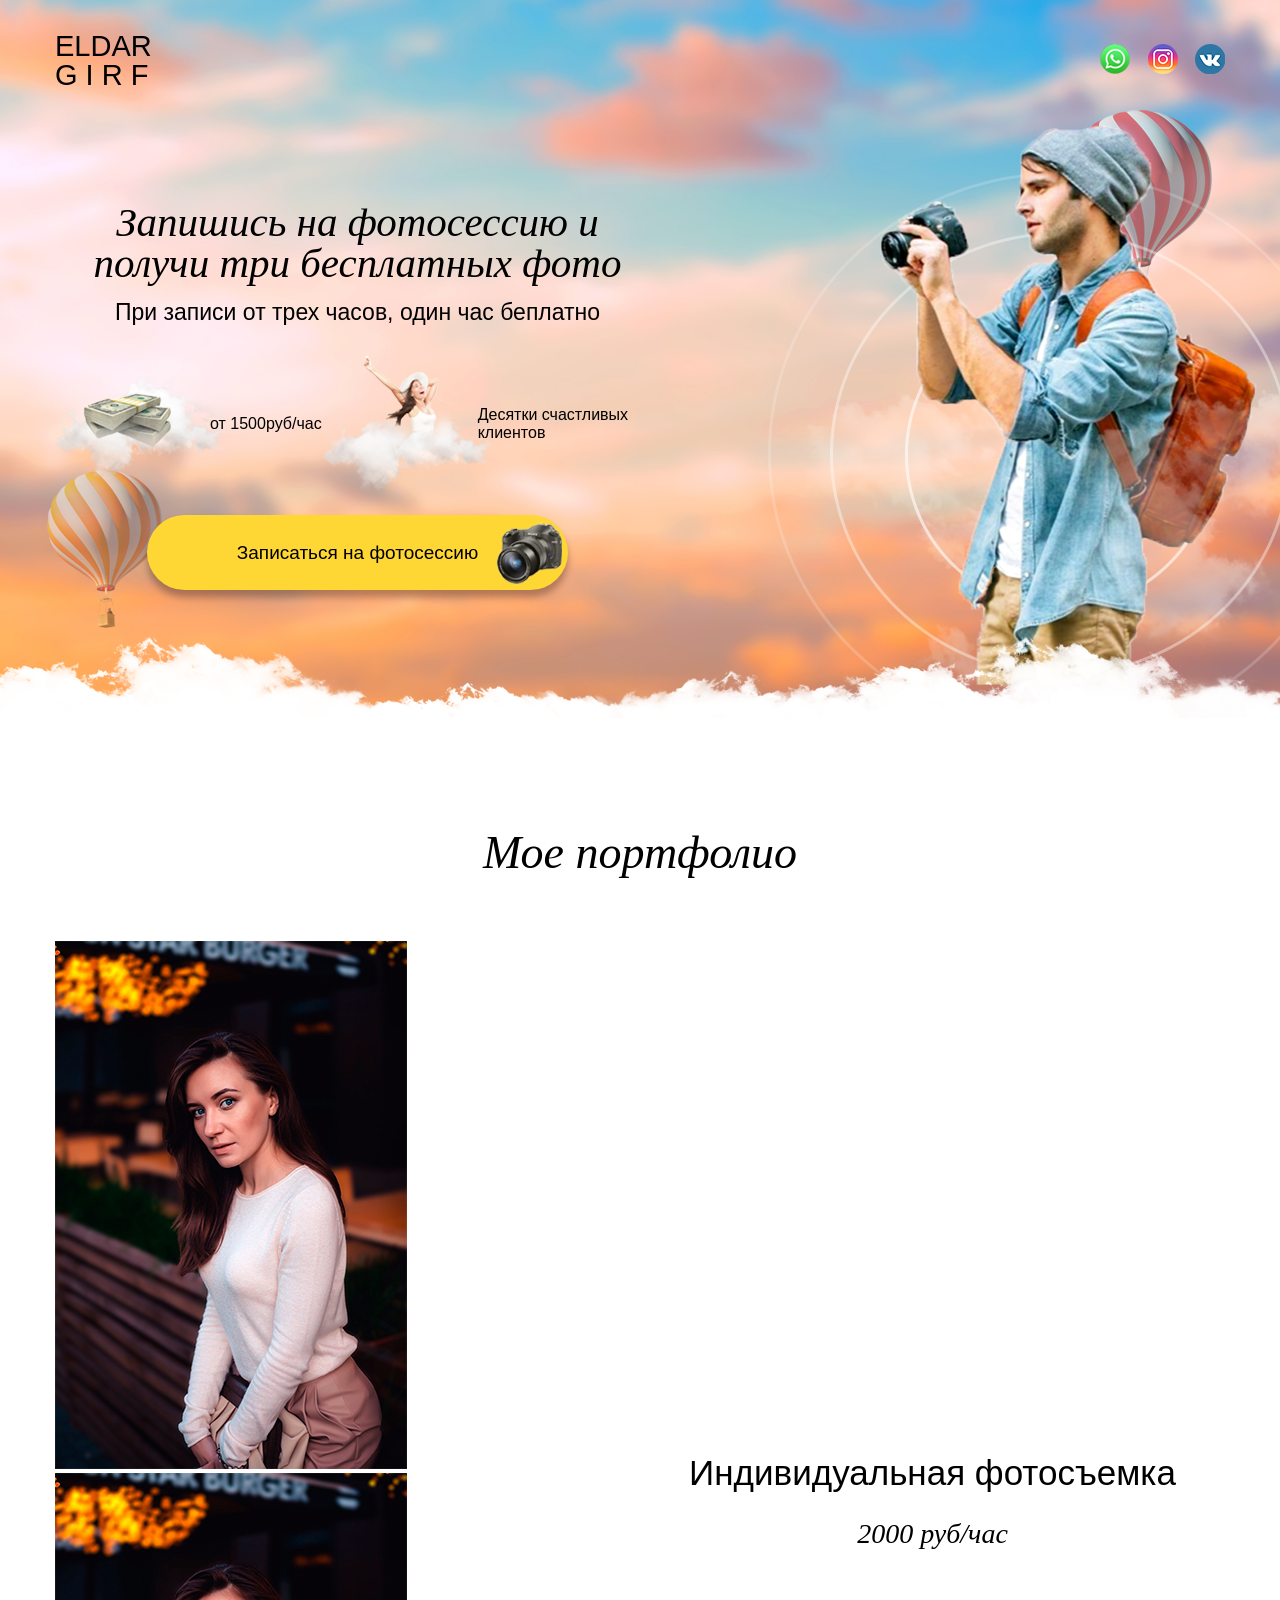
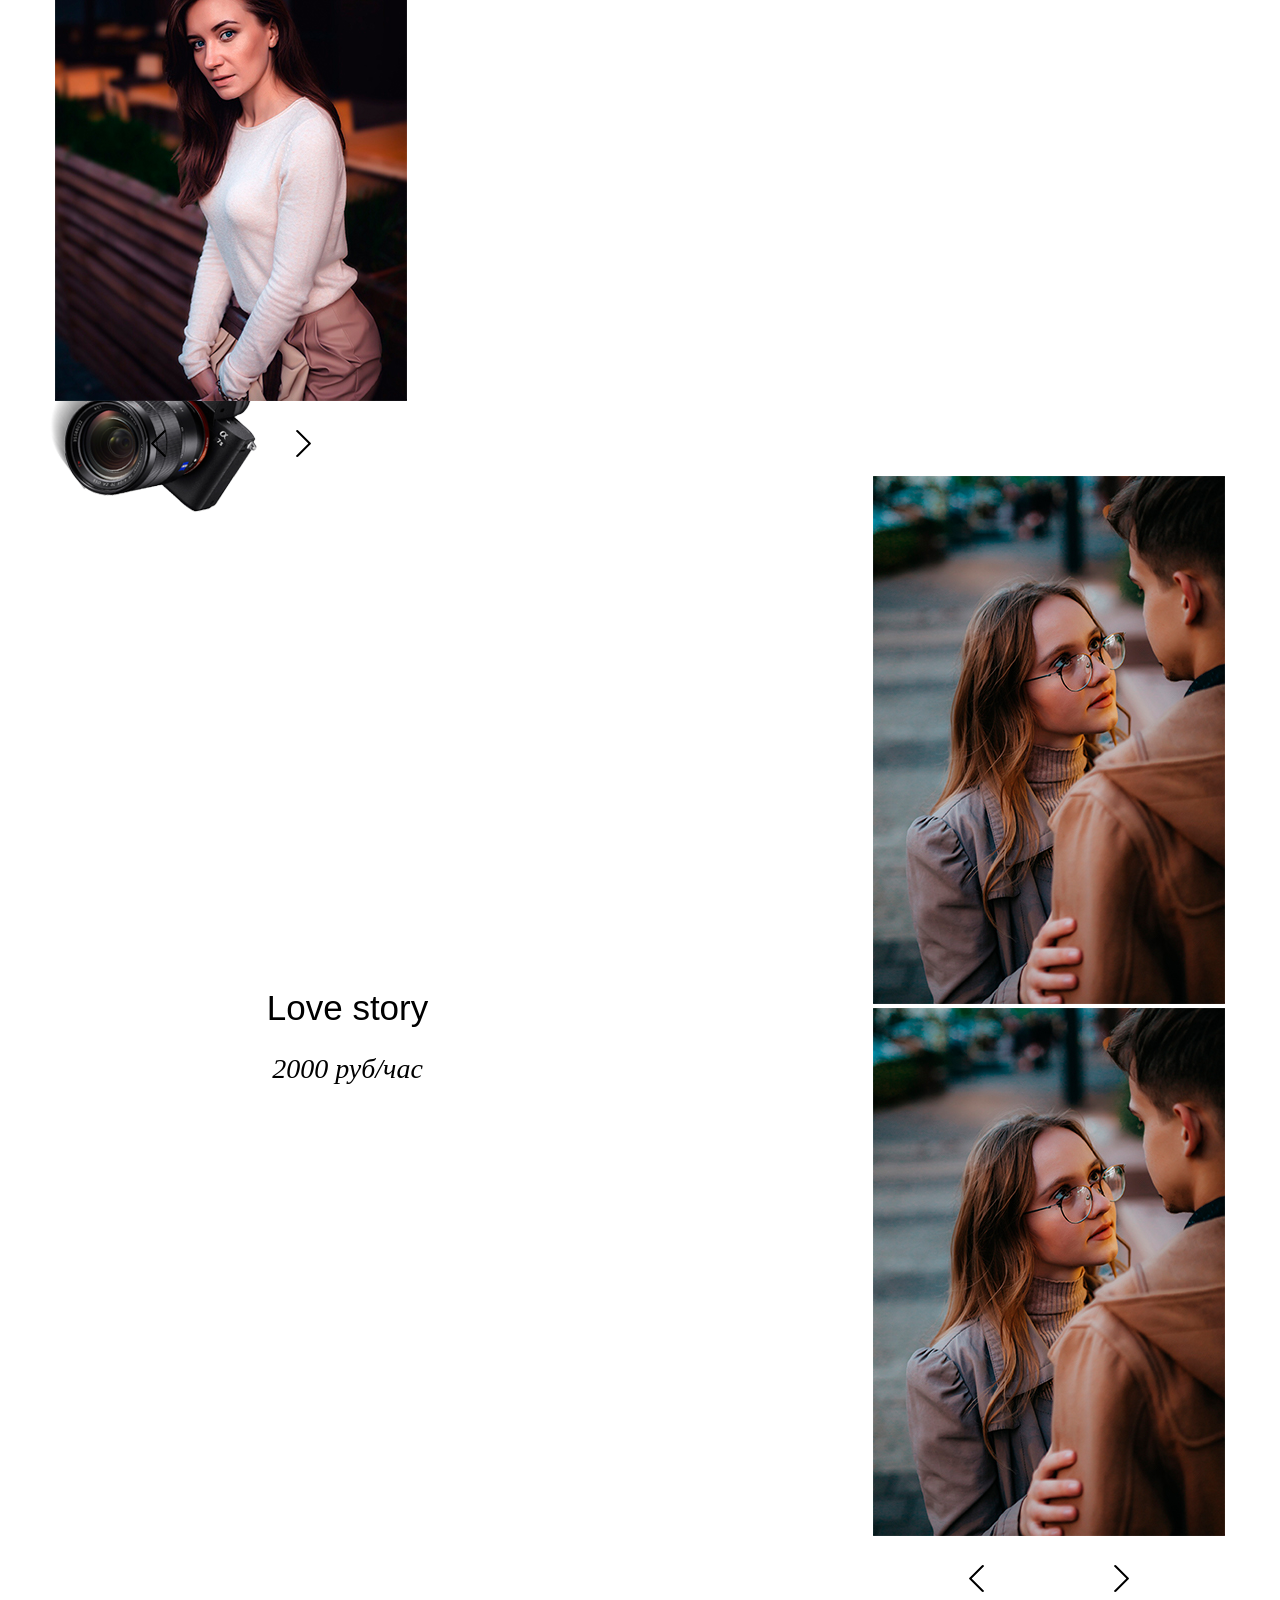
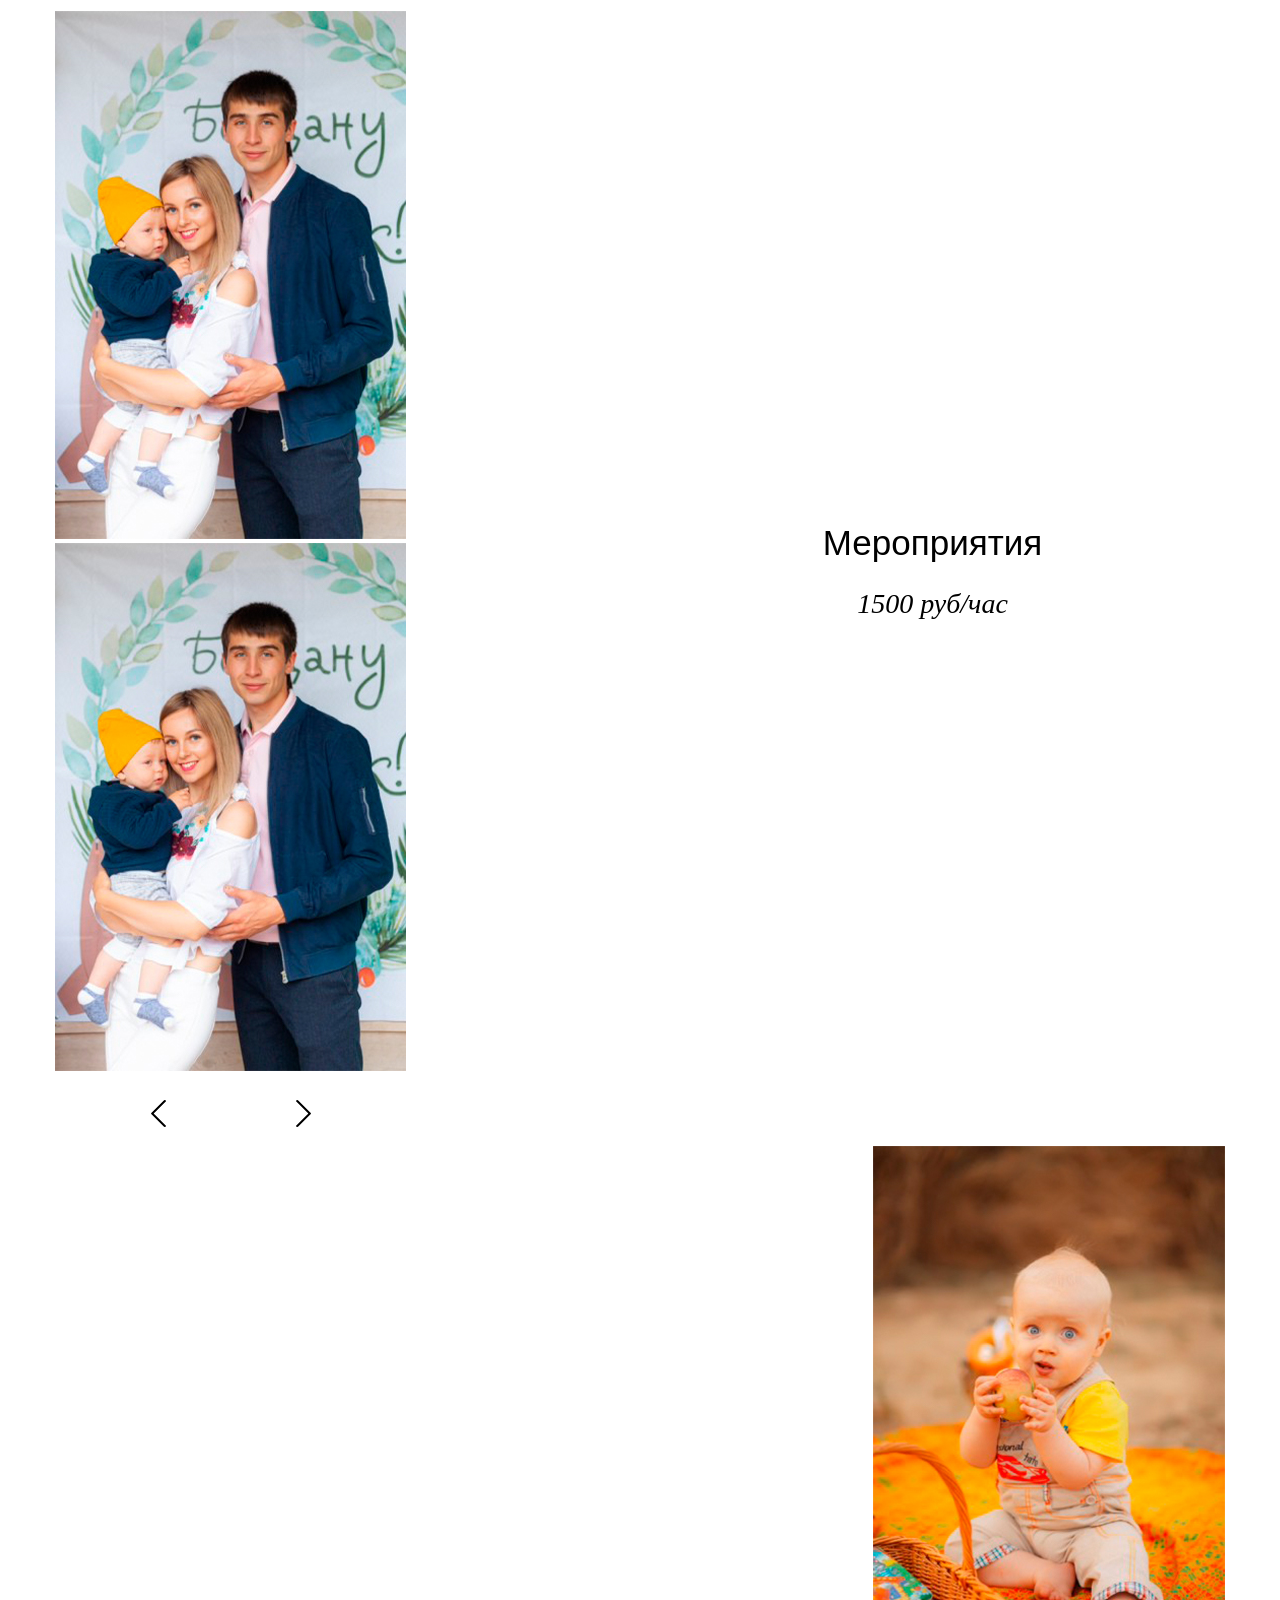
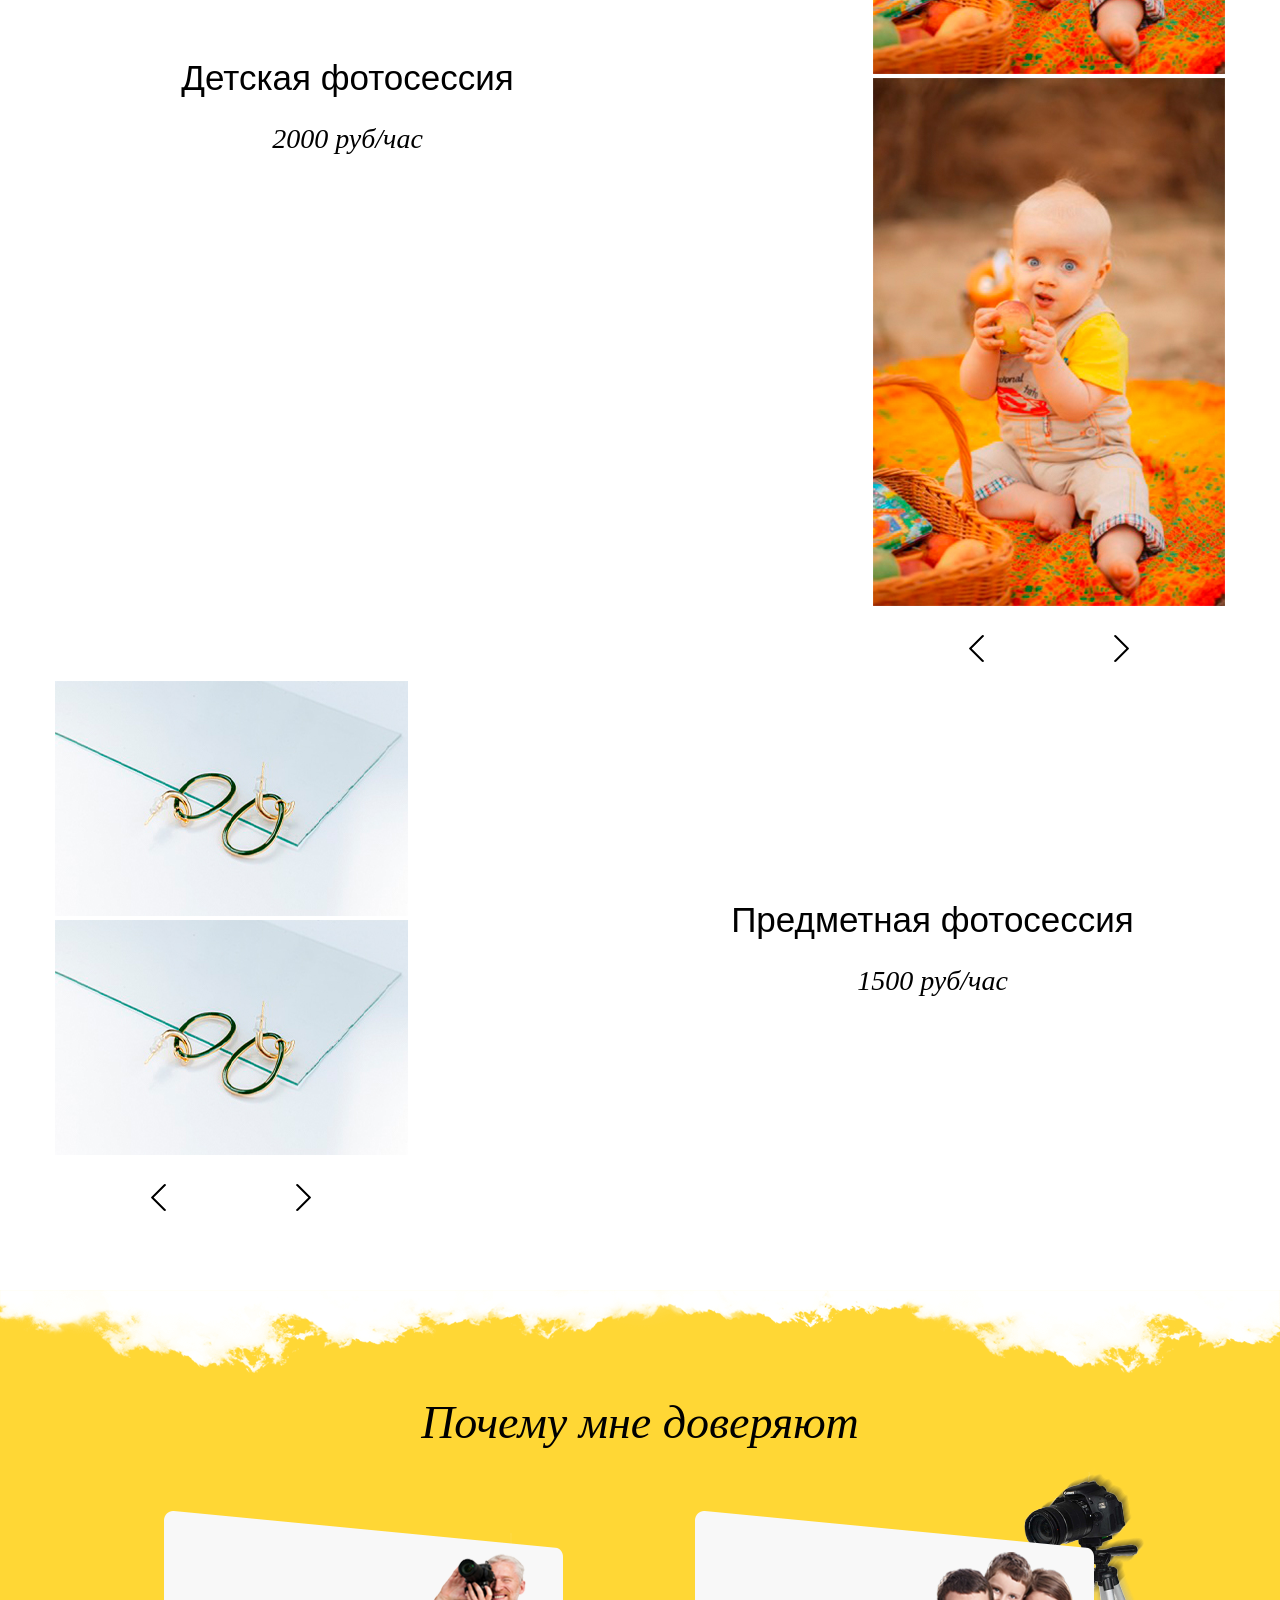
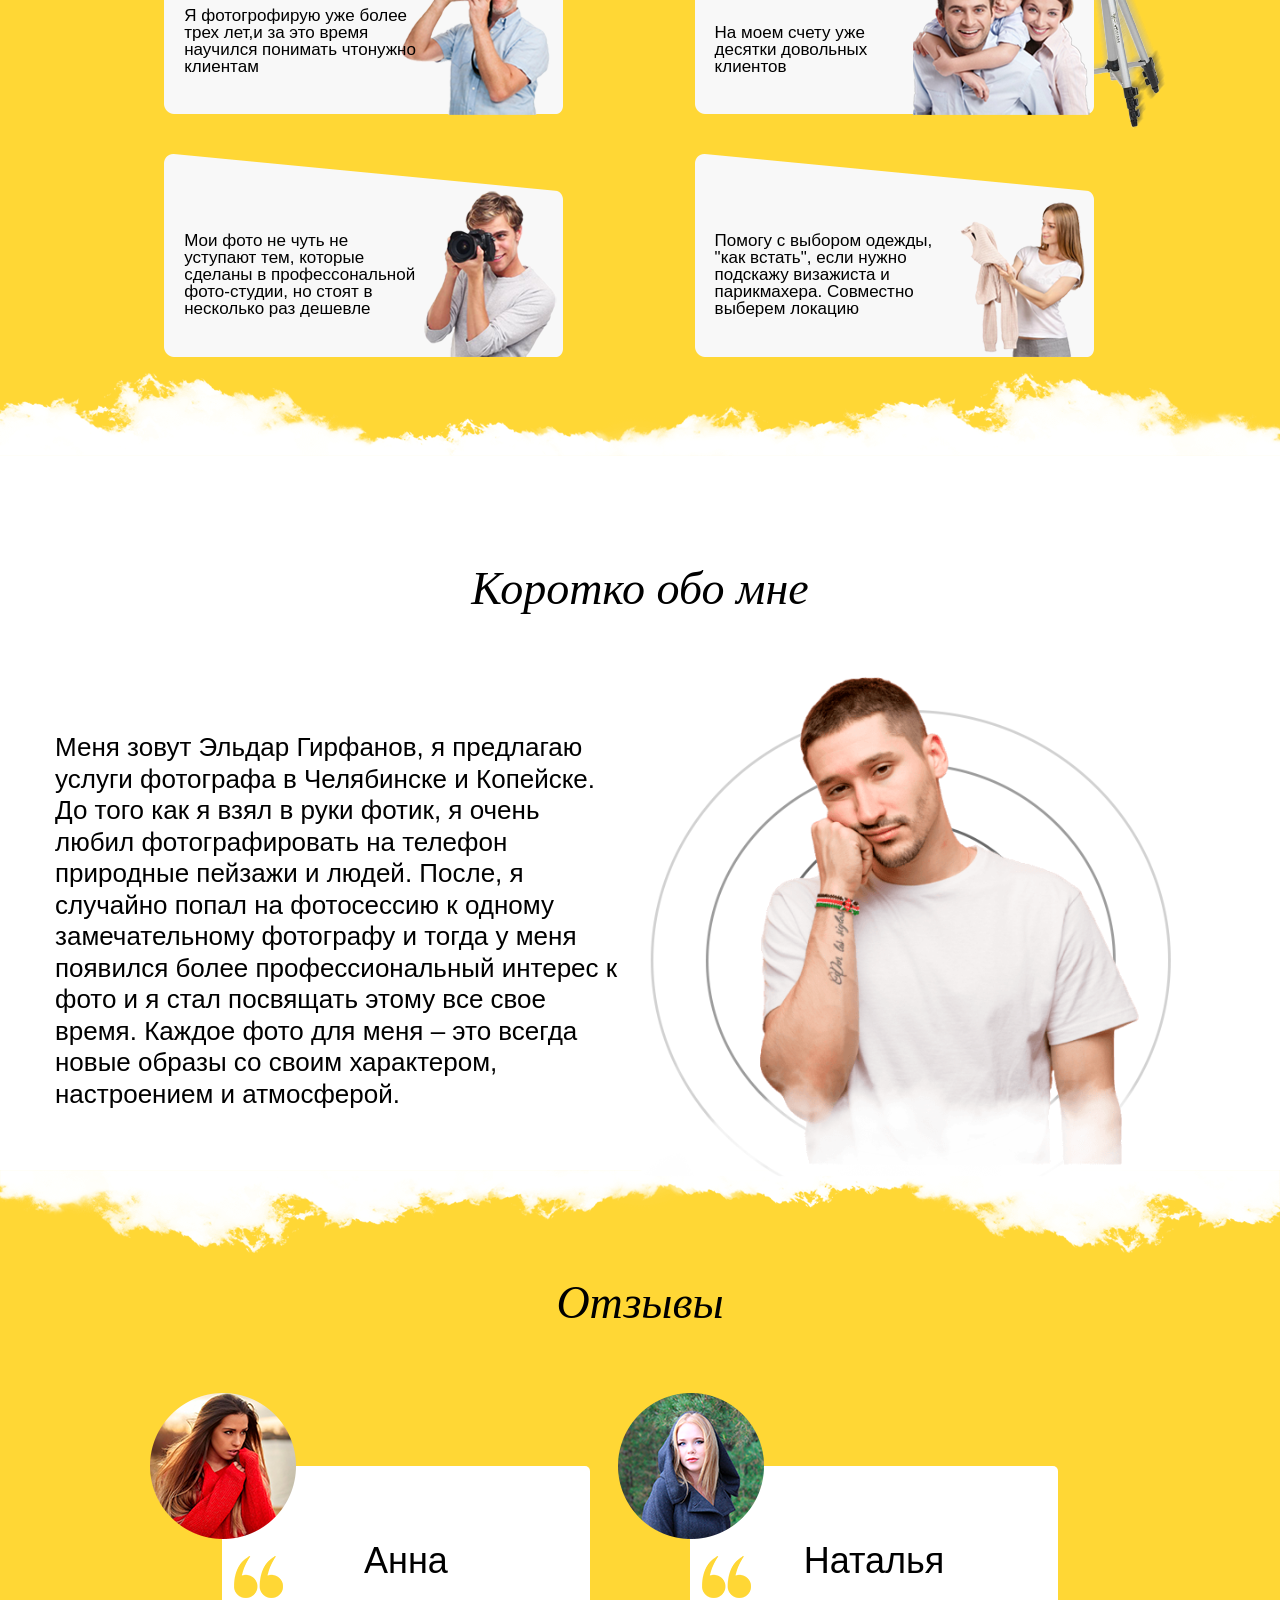
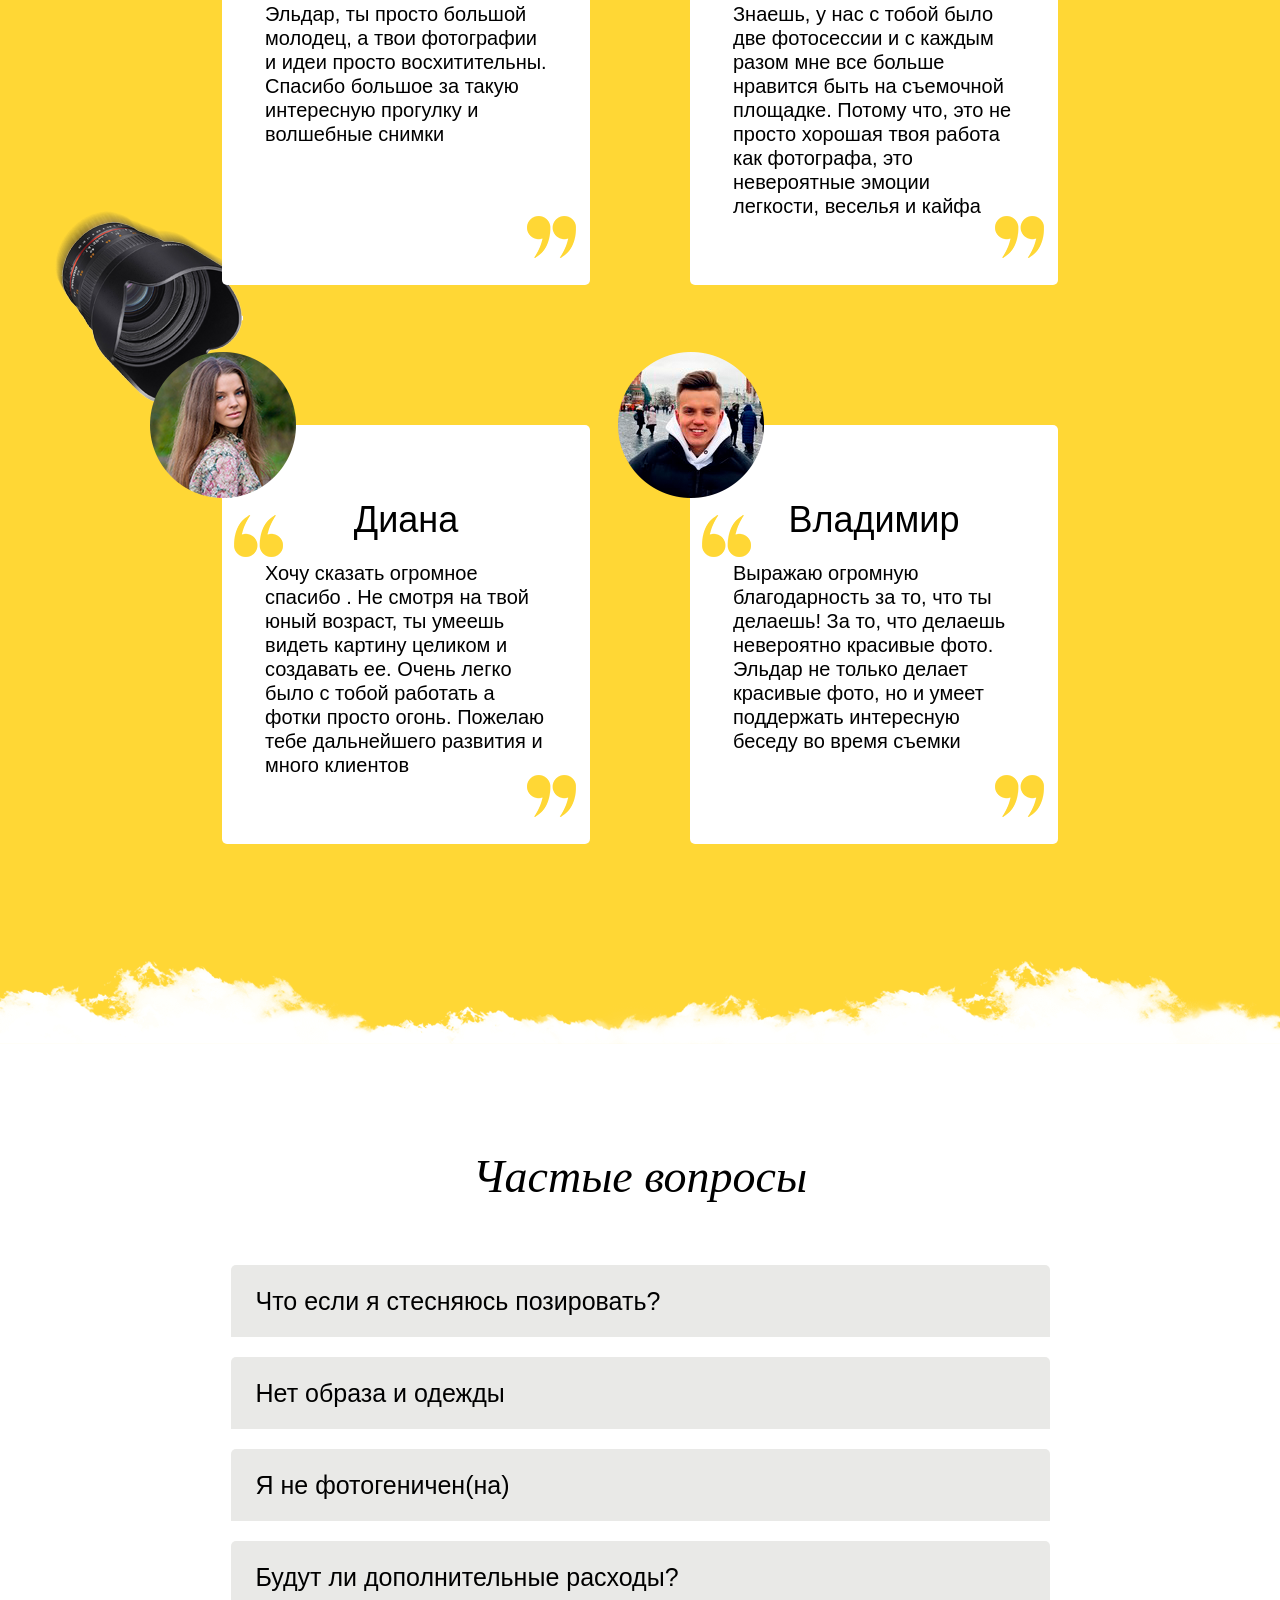
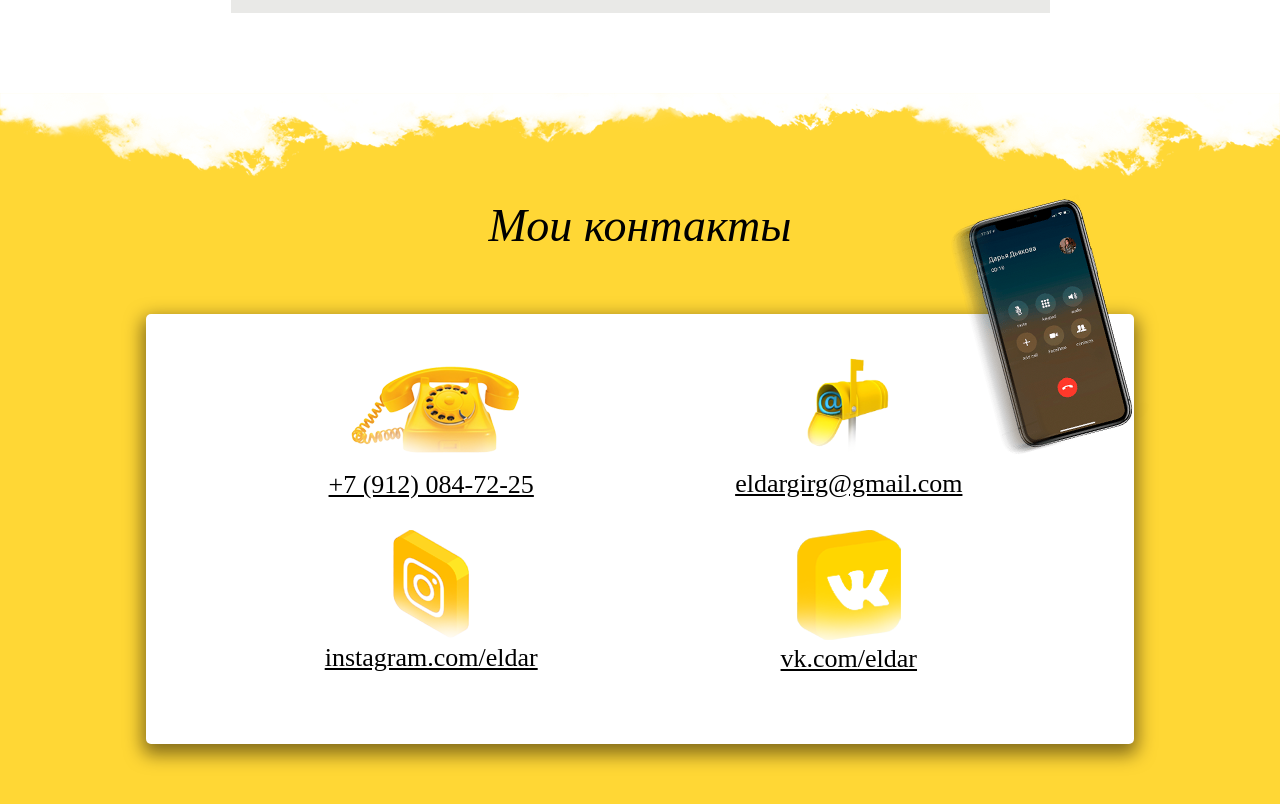
==== index.html @ 31ae5fcc "h" ====
<!DOCTYPE html>
<html lang="ru">
<head>
  <meta charset="UTF-8">
  <meta name="viewport" content="width=device-width, initial-scale=1.0">
  <title>Photographer</title>
  <link rel="stylesheet" href="css/slick.css">
  <link rel="stylesheet" href="css/style.css">
  <link rel="stylesheet" href="css/modal.css">
</head>
<body>
  <header class="header">
    <div class="container">
      <div class="navbar">
        <div class="navbar__logo">ELDAR<br><span>G I R F</span></div>
        <div class="navbar__social">
          <div class="navbar__social_item">
            <img src="img/header/whatsapp.png" alt="whatsapp">
          </div>
          <div class="navbar__social_item">
            <a href="https://www.instagram.com/eldargirf.photo/">
              <img src="img/header/instagram.png" alt="instagram">
            </a>
          </div>
          <div class="navbar__social_item">
            <a href="https://vk.com/pheldargirf">
              <img src="img/header/vk.png" alt="vk">
            </a>
          </div>
        </div>
      </div>
      <div class="hero">
        <div class="hero-content">
          <div class="hero-content__offer">
            <div class="hero-content__offer_title">Запишись на фотосессию и получи три бесплатных фото</div>
            <div class="hero-content__offer_subtitle">При записи от трех часов, один час беплатно</div>
          </div>
          <div class="hero-content__advantages">
            <div class="hero-content__advantages_item">
              <img src="img/header/money.png" alt="">
              <div class="hero-advantage__text"><p>от 1500руб/час</p></div>
            </div>
            <div class="hero-content__advantages_item">
              <img src="img/header/girl.png" alt="">
              <div class="hero-advantage__text"><p>Десятки счастливых клиентов</p></div>
            </div>
          </div>
          <button class="button hero-button" id="button">Записаться на фотосессию</button>
        </div>
        <div class="hero__img">
          <img src="img/header/photographer.png" alt="photographer" class="hero__img__photographer">
        </div>
      </div>
      <div class="transition-clouds-bottom">
        <img src="img/header/clouds.png" alt="clouds">
      </div>
    </div>
  </header>





  <section class="portfolio">
    <div class="container">
      <h2 class="section__title">Мое портфолио</h2>
      <div class="portfolio__blocks">
        <div class="portfolio__blocks_item">
          <div class="portfolio__foto">
            <div class="portfolio__foto_img portfolio__foto_img-1">
              <img src="img/portfolio/individual.jpg" alt="">
              <img src="img/portfolio/individual.jpg" alt="">
            </div>
            <div class="arrows portfolio__arrows">
              <div class="arrows__left-1"><img src="img/portfolio/back-arrow.png" alt=""></div>
              <div class="arrows__right-1"><img src="img/portfolio/next-arrow.png" alt=""></div>
            </div>
          </div>
          <div class="portfolio__content">
            <div class="portfolio__content_title">Индивидуальная фотосъемка</div>
            <div class="portfolio__content_subtitle">2000 руб/час</div>
          </div>
        </div>
        <div class="portfolio__blocks_item">
          <div class="portfolio__foto">
            <div class="portfolio__foto_img portfolio__foto_img-2">
              <img src="img/portfolio/love_story.jpg" alt="">
              <img src="img/portfolio/love_story.jpg" alt="">
            </div>
            <div class="arrows portfolio__arrows ">
              <div class="arrows__left-2"><img src="img/portfolio/back-arrow.png" alt=""></div>
              <div class="arrows__right-2"><img src="img/portfolio/next-arrow.png" alt=""></div>
            </div>
          </div>
          <div class="portfolio__content">
            <div class="portfolio__content_title">Love story</div>
            <div class="portfolio__content_subtitle">2000 руб/час</div>
          </div>
        </div>
        <div class="portfolio__blocks_item">
          <div class="portfolio__foto">
            <div class="portfolio__foto_img portfolio__foto_img-3">
              <img src="img/portfolio/events.jpg" alt="">
              <img src="img/portfolio/events.jpg" alt="">
            </div>
            <div class="arrows portfolio__arrows ">
              <div class="arrows__left-3"><img src="img/portfolio/back-arrow.png" alt=""></div>
              <div class="arrows__right-3"><img src="img/portfolio/next-arrow.png" alt=""></div>
            </div>
          </div>
          <div class="portfolio__content">
            <div class="portfolio__content_title">Мероприятия</div>
            <div class="portfolio__content_subtitle">1500 руб/час</div>
          </div>
        </div>
        <div class="portfolio__blocks_item">
          <div class="portfolio__foto">
            <div class="portfolio__foto_img portfolio__foto_img-4">
              <img src="img/portfolio/children.jpg" alt="">
              <img src="img/portfolio/children.jpg" alt="">
            </div>
            <div class="arrows portfolio__arrows ">
              <div class="arrows__left-4"><img src="img/portfolio/back-arrow.png" alt=""></div>
              <div class="arrows__right-4"><img src="img/portfolio/next-arrow.png" alt=""></div>
            </div>
          </div>
          <div class="portfolio__content">
            <div class="portfolio__content_title">Детская фотосессия</div>
            <div class="portfolio__content_subtitle">2000 руб/час</div>
          </div>
        </div>
        <div class="portfolio__blocks_item">
          <div class="portfolio__foto">
            <div class="portfolio__foto_img portfolio__foto_img-5">
              <img src="img/portfolio/object.jpg" alt="">
              <img src="img/portfolio/object.jpg" alt="">
            </div>
            <div class="arrows portfolio__arrows ">
              <div class="arrows__left-5"><img src="img/portfolio/back-arrow.png" alt=""></div>
              <div class="arrows__right-5"><img src="img/portfolio/next-arrow.png" alt=""></div>
            </div>
          </div>
          <div class="portfolio__content">
            <div class="portfolio__content_title">Предметная фотосессия</div>
            <div class="portfolio__content_subtitle">1500 руб/час</div>
          </div>
        </div>
      </div>
    </div>
  </section>





  <section class="advantages">
    <div class="transition-clouds-top">
      <img src="img/advantages/clouds-top.png" alt="clouds">
    </div>
    <div class="container">
      <h2 class="section__title">Почему мне доверяют</h2>
      <div class="advantages__wrap">
        <div class="advantages__block">
          <img src="img/advantages/advantages1.png" alt="">
          <div class="text">Я фотогрофирую уже более трех лет,и за это время научился понимать чтонужно клиентам</div>
        </div>
        <div class="advantages__block">
          <img src="img/advantages/advantages2.png" alt="">
          <div class="text">На моем счету уже десятки довольных клиентов</div>
        </div>
        <div class="advantages__block">
          <img src="img/advantages/advantages3.png" alt="">
          <div class="text">Мои фото не чуть не уступают тем, которые сделаны в профессональной фото-студии, но стоят в несколько раз дешевле</div>
        </div>
        <div class="advantages__block">
          <img src="img/advantages/advantages4.png" alt="">
          <div class="text">Помогу с выбором одежды, "как встать", если нужно подскажу визажиста и парикмахера. Совместно выберем локацию</div>
        </div>
      </div>
    </div>
    <div class="transition-clouds-bottom">
      <img src="img/header/clouds.png" alt="clouds">
    </div>
  </section>




  <section class="about-me">
    <div class="container">
      <h2 class="section__title">Коротко обо мне</h2>
      <div class="about-me__wrap">
        <div class="about-me__text">
          <p>
            Меня зовут Эльдар Гирфанов, я предлагаю 
            услуги фотографа в Челябинске и Копейске.
            До того как я взял в руки фотик, я очень 
            любил фотографировать на телефон 
            природные пейзажи и людей.
            После, я случайно попал на фотосессию 
            к одному замечательному фотографу и тогда 
            у меня появился более профессиональный 
            интерес к фото и я стал посвящать этому все 
            свое время.
            Каждое фото для меня – это всегда новые 
            образы со своим характером, настроением 
            и атмосферой. 
          </p>
        </div>
        <div class="about-me__img">
          <img src="img/about-me/me.png" alt="me">
        </div>
      </div>
    </div>
  </section>




  <section class="reviews">
    <div class="transition-clouds-top">
      <img src="img/advantages/clouds-top.png" alt="clouds">
    </div>
    <div class="container">
      <h2 class="section__title">Отзывы</h2>
      <div class="reviews__wrap">
        <div class="reviews__block">
          <div class="reviews__content">
            <div class="reviews__title">Анна</div>
            <div class="reviews__text">Эльдар, ты просто большой молодец, а твои фотографии и идеи просто восхитительны. Спасибо большое за такую интересную прогулку и волшебные снимки</div>
            <div class="reviews__img"><img src="img/reviews/anna.png" alt=""></div>
          </div>
        </div>
        <div class="reviews__block">
          <div class="reviews__content">
            <div class="reviews__title">Наталья</div>
            <div class="reviews__text">Знаешь, у нас с тобой было две фотосессии и с каждым разом мне все больше нравится быть на съемочной площадке. Потому что, это не просто хорошая твоя работа как фотографа, это невероятные эмоции  легкости, веселья и кайфа</div>
            <div class="reviews__img"><img src="img/reviews/natali.png" alt=""></div>            
          </div>          
        </div>
        <div class="reviews__block">
          <div class="reviews__content">
            <div class="reviews__title">Диана</div>
            <div class="reviews__text">Хочу сказать огромное спасибо . Не смотря на твой юный возраст, ты умеешь видеть картину целиком и создавать ее. Очень легко было с тобой работать а  фотки просто огонь. Пожелаю тебе дальнейшего развития и много клиентов</div>
            <div class="reviews__img"><img src="img/reviews/diana.png" alt=""></div>            
          </div>          
        </div>
        <div class="reviews__block">
          <div class="reviews__content">
            <div class="reviews__title">Владимир</div>
            <div class="reviews__text">Выражаю огромную  благодарность за то, что ты делаешь! За то, что делаешь невероятно красивые фото. Эльдар не только делает красивые фото, но и умеет поддержать интересную беседу во время съемки</div>
            <div class="reviews__img"><img src="img/reviews/vladimir.png" alt=""></div>            
          </div>          
        </div>
      </div>
    </div>
    <div class="transition-clouds-bottom">
      <img src="img/header/clouds.png" alt="clouds">
    </div>
  </section>




  <section class="questions">
    <div class="container">
      <h2 class="section__title">Частые вопросы</h2>
      <div class="accordion">
        <label for="c1" class="questions__title">Что если я стесняюсь позировать?</label>
        <input type="radio" name="accordion" id="c1" class="accordion">
        <p class="questions__answer">Что если я стесняюсь позировать?</p>
      
        <label for="c2" class="questions__title">Нет образа и одежды</label>
        <input type="radio" name="accordion" id="c2" class="accordion">
        <p class="questions__answer">Нет образа и одежды</p>
      
        <label for="c3" class="questions__title">Я не фотогеничен(на)</label>
        <input type="radio" name="accordion" id="c3" class="accordion">
        <p class="questions__answer">Я не фотогеничен(на)</p>        

        <label for="c4" class="questions__title">Будут ли дополнительные расходы?</label>
        <input type="radio" name="accordion" id="c4" class="accordion">
        <p class="questions__answer">Будут ли дополнительные расходы?</p>
     
      </div>
    </div>
  </section>




  <section class="contacts">
    <div class="transition-clouds-top">
      <img src="img/advantages/clouds-top.png" alt="clouds">
    </div>
    <div class="container">
      <h2 class="section__title">Мои контакты</h2>
      <div class="contacts__wrap">
        <div class="contacts__block">
          <div class="contacts__img"><img src="img/contacts/phone.png" alt=""></div>
          <div class="contacts__text">
            <a href="">+7 (912) 084-72-25</a>
          </div>
        </div>
        <div class="contacts__block">
          <div class="contacts__img"><img class="contacts__email" src="img/contacts/email.png" alt=""></div>
          <div class="contacts__text">
            <a href="">eldargirg@gmail.com</a>
          </div>
        </div>
        <div class="contacts__block">
          <div class="contacts__img"><img src="img/contacts/instagram.png" alt=""></div>
          <div class="contacts__text">
            <a href="https://www.instagram.com/eldargirf.photo/">instagram.com/eldar</a>
          </div>
        </div>
        <div class="contacts__block">
          <div class="contacts__img"><img src="img/contacts/vk.png" alt=""></div>
          <div class="contacts__text">
            <a href="https://vk.com/pheldargirf">vk.com/eldar</a>
          </div>
        </div>
        <div class="contacts__background">
          <img src="img/contacts/phone-bg.png" alt="">
        </div>
      </div>
    </div>
  </section>




  <div class="modal" id="modal">
    <div class="modal-dialog">
      <button class="modal-dialog__close" id="close"></button>
      <div class="modal-dialog__title">Заполните данные</div>
      <form action="mail.php" method="POST">
        <input type="text" class="modal-dialog__input" name="name" placeholder="Ваше имя">
        <input type="tell" class="modal-dialog__input" name="phone" placeholder="Ваш телефон">
        <button type="submit" class="button maodal-dialog__button">Отправить</button>
        <div class="form__policy">
          <input id="radio-12" type="checkbox" class="form__radio" checked disabled>
          <label for="radio-12" class="form__radio-label">
            <p class="form__policy-text">Я принимаю условия <a id="polinicy__button">передачи информации</a></p>
          </label>
        </div>
      </form>
    </div> 
  </div>





  <script src="https://code.jquery.com/jquery-3.4.1.min.js" integrity="sha256-CSXorXvZcTkaix6Yvo6HppcZGetbYMGWSFlBw8HfCJo=" crossorigin="anonymous"></script>
  <script src="js/slick.min.js"></script>
  <script src="js/main.js"></script>
</body>
</html>
---- css/style.css ----
* {
  -webkit-box-sizing: border-box;
          box-sizing: border-box;
  margin: 0;
  padding: 0;
  outline: none;
}

html {
  font-size: 16px;
  font-family: Helvetica;
}

.container {
  max-width: 1170px;
  margin: auto;
}

.button {
  display: block;
  font-size: 1.1875rem;
  line-height: 1.1875rem;
  text-align: center;
  border-radius: 100px;
  background-color: #ffd735;
  -webkit-box-shadow: 0px 7px 7.84px 0.16px rgba(12, 5, 0, 0.29);
          box-shadow: 0px 7px 7.84px 0.16px rgba(12, 5, 0, 0.29);
  padding: 28px 90px;
  border: none;
  cursor: pointer;
}

.button:hover {
  background-color: #efca34;
  -webkit-box-shadow: 0px 7px 7.84px 0.16px rgba(12, 5, 0, 0.29);
          box-shadow: 0px 7px 7.84px 0.16px rgba(12, 5, 0, 0.29);
}

section {
  padding: 60px 0px;
}

.section__title {
  font-family: Georgia;
  font-size: 2.875rem;
  font-style: italic;
  line-height: 2.875rem;
  text-align: center;
  font-weight: normal;
  margin: 50px 0px 65px 0px;
}

.section__title a {
  text-decoration: none;
}

@media (max-width: 1200px) {
  .container {
    padding: 0% 4%;
  }
}

@media (max-width: 960px) {
  html {
    font-size: 14px;
  }
}

@media (max-width: 768px) {
  html {
    font-size: 13px;
  }
}

@media (max-width: 576px) {
  html {
    font-size: 12px;
  }
}

.header {
  background: url(../../img/header/balloon-red.png), url(../../img/header/balloon-orange.png), url(../../img/header/header-bg.jpg);
  background-size: 148px, 116px, cover;
  background-repeat: no-repeat, no-repeat, no-repeat;
  background-position: right 6% top 110px, left 4% top 470px, top;
  color: #000;
  position: relative;
}

.navbar {
  display: -webkit-box;
  display: -ms-flexbox;
  display: flex;
  -webkit-box-pack: justify;
      -ms-flex-pack: justify;
          justify-content: space-between;
  -webkit-box-align: center;
      -ms-flex-align: center;
          align-items: center;
  padding-top: 32px;
}

.navbar__logo {
  font-family: Helvetica;
  font-size: 1.8125rem;
  line-height: 1.8125rem;
}

.navbar__social {
  display: -webkit-box;
  display: -ms-flexbox;
  display: flex;
  -webkit-box-pack: justify;
      -ms-flex-pack: justify;
          justify-content: space-between;
  min-width: 125px;
}

.navbar__social_item {
  cursor: pointer;
}

.hero {
  display: -webkit-box;
  display: -ms-flexbox;
  display: flex;
}

.hero-content {
  max-width: 643px;
  margin-top: 112px;
  padding-bottom: 130px;
}

.hero-content__offer {
  text-align: center;
}

.hero-content__offer_title {
  max-width: 605px;
  font-family: Georgia;
  font-size: 2.5625rem;
  font-style: italic;
  line-height: 2.5625rem;
  text-align: center;
  margin: 0px auto 17px auto;
}

.hero-content__offer_subtitle {
  font-size: 1.4375rem;
  line-height: 1.4375rem;
  margin-bottom: 32px;
}

.hero-content__advantages {
  display: -webkit-box;
  display: -ms-flexbox;
  display: flex;
  margin-bottom: 24px;
}

.hero-content__advantages_item {
  display: -webkit-box;
  display: -ms-flexbox;
  display: flex;
  -webkit-box-align: center;
      -ms-flex-align: center;
          align-items: center;
}

.hero__img {
  padding-top: 35px;
  width: 40%;
  overflow: hidden;
  position: absolute;
  right: 0;
}

.hero-button {
  position: relative;
  background-image: url(../../img/header/button-bg.png);
  background-repeat: no-repeat;
  background-size: 65px;
  background-position: 350px;
  overflow: hidden;
  margin: auto;
}

.hero-button:before {
  content: '';
  position: absolute;
  top: 0;
  left: 0;
  width: 1.5em;
  height: 100%;
  background-color: rgba(255, 255, 255, 0.6);
  -webkit-transform: translateX(-4em) skewX(-45deg);
          transform: translateX(-4em) skewX(-45deg);
}

.hero-button:hover:before {
  -webkit-animation: move-light 0.5s;
          animation: move-light 0.5s;
}

@-webkit-keyframes move-light {
  from {
    -webkit-transform: translateX(-4em) skewX(-45deg);
            transform: translateX(-4em) skewX(-45deg);
  }
  to {
    -webkit-transform: translateX(25em) skewX(-45deg);
            transform: translateX(25em) skewX(-45deg);
  }
}

@keyframes move-light {
  from {
    -webkit-transform: translateX(-4em) skewX(-45deg);
            transform: translateX(-4em) skewX(-45deg);
  }
  to {
    -webkit-transform: translateX(25em) skewX(-45deg);
            transform: translateX(25em) skewX(-45deg);
  }
}

.hero-advantage__text {
  max-width: 158px;
  margin-left: -30px;
}

.transition-clouds-bottom {
  position: absolute;
  bottom: -4px;
  left: 0;
  width: 100%;
}

.transition-clouds-bottom img {
  width: 100%;
}

.transition-clouds-top {
  position: absolute;
  top: 0;
  left: 0;
  width: 100%;
}

.transition-clouds-top img {
  width: 100%;
}

@media (max-width: 960px) {
  .hero-content__offer {
    text-align: left;
  }
  .hero-content__offer_title {
    max-width: 460px;
    margin: 0px 0px 17px 0px;
    text-align: left;
  }
  .hero__img {
    width: 45%;
  }
  .hero-button {
    margin: 0;
  }
}

@media (max-width: 576px) {
  .hero-content__advantages {
    -webkit-box-orient: vertical;
    -webkit-box-direction: normal;
        -ms-flex-direction: column;
            flex-direction: column;
  }
}

.portfolio {
  background-image: url(../../img/portfolio/camera-bg.png);
  background-repeat: no-repeat;
  background-position: 50px 1200px;
}

.portfolio__blocks_item {
  display: -webkit-box;
  display: -ms-flexbox;
  display: flex;
  -webkit-box-pack: justify;
      -ms-flex-pack: justify;
          justify-content: space-between;
  margin-bottom: 15px;
}

.portfolio__blocks_item:nth-child(even) .portfolio__foto {
  -webkit-box-ordinal-group: 2;
      -ms-flex-order: 1;
          order: 1;
}

.portfolio__foto {
  color: #000;
}

.portfolio__foto_img {
  max-width: 352px;
  margin: auto;
}

.portfolio__content {
  width: 50%;
  display: -webkit-box;
  display: -ms-flexbox;
  display: flex;
  -webkit-box-orient: vertical;
  -webkit-box-direction: normal;
      -ms-flex-direction: column;
          flex-direction: column;
  -webkit-box-pack: center;
      -ms-flex-pack: center;
          justify-content: center;
}

.portfolio__content_title {
  font-size: 2.1875rem;
  font-weight: normal;
  line-height: 2.1875rem;
  letter-spacing: normal;
  text-align: center;
  margin-bottom: 30px;
}

.portfolio__content_subtitle {
  font-family: Georgia;
  font-size: 1.75rem;
  font-weight: normal;
  font-style: italic;
  line-height: 1.75rem;
  text-align: center;
}

.portfolio__arrows {
  max-width: 160px;
  display: -webkit-box;
  display: -ms-flexbox;
  display: flex;
  margin: 25px auto 0px auto;
  -webkit-box-pack: justify;
      -ms-flex-pack: justify;
          justify-content: space-between;
}

.slick-arrow {
  cursor: pointer;
}

@media (max-width: 768px) {
  .portfolio__blocks {
    display: -webkit-box;
    display: -ms-flexbox;
    display: flex;
    -webkit-box-orient: vertical;
    -webkit-box-direction: normal;
        -ms-flex-direction: column;
            flex-direction: column;
    -webkit-box-align: center;
        -ms-flex-align: center;
            align-items: center;
  }
  .portfolio__blocks_item {
    -webkit-box-orient: vertical;
    -webkit-box-direction: normal;
        -ms-flex-direction: column;
            flex-direction: column;
    -webkit-box-align: center;
        -ms-flex-align: center;
            align-items: center;
    margin-bottom: 50px;
  }
  .portfolio__foto {
    -webkit-box-ordinal-group: 2;
        -ms-flex-order: 1;
            order: 1;
  }
  .portfolio__content_subtitle {
    margin-bottom: 30px;
  }
}

@media (max-width: 576px) {
  .portfolio__foto_img {
    max-width: 290px;
  }
}

.advantages {
  background-color: #ffd735;
  position: relative;
  background-image: url(../../img/advantages/camera-bg.png);
  background-repeat: no-repeat;
  background-position: 90% 35%;
}

.advantages__wrap {
  display: -webkit-box;
  display: -ms-flexbox;
  display: flex;
  -ms-flex-wrap: wrap;
      flex-wrap: wrap;
  -webkit-box-pack: space-evenly;
      -ms-flex-pack: space-evenly;
          justify-content: space-evenly;
}

.advantages__block {
  width: 36%;
  position: relative;
  margin-bottom: 35px;
}

.advantages__block:nth-child(2) .text {
  max-width: 160px;
}

.advantages__block .text {
  position: absolute;
  bottom: 44px;
  left: 20px;
  max-width: 235px;
  font-size: 1.0625rem;
  font-weight: normal;
  line-height: 1.0625rem;
}

@media (max-width: 960px) {
  .advantages__wrap {
    -ms-flex-pack: distribute;
        justify-content: space-around;
  }
  .advantages__block img {
    max-width: 290px;
  }
  .advantages__block .text {
    bottom: 30px;
    max-width: 182px;
  }
}

@media (max-width: 768px) {
  .advantages__wrap {
    -webkit-box-orient: vertical;
    -webkit-box-direction: normal;
        -ms-flex-direction: column;
            flex-direction: column;
    -webkit-box-align: center;
        -ms-flex-align: center;
            align-items: center;
  }
  .advantages__block {
    width: unset;
  }
}

.about-me__wrap {
  display: -webkit-box;
  display: -ms-flexbox;
  display: flex;
}

.about-me__text {
  max-width: 563px;
  font-size: 1.625rem;
  font-weight: normal;
  line-height: 31.5px;
  text-align: left;
  margin-top: 55px;
  z-index: 2;
}

.about-me__img {
  overflow: hidden;
  position: absolute;
  right: 0;
  width: 50%;
  z-index: 1;
}

.about-me__img img {
  max-width: 586px;
  max-height: 500px;
}

@media (max-width: 960px) {
  .about-me__img {
    width: 40%;
  }
  .about-me__img img {
    max-width: 586px;
    max-height: 400px;
  }
}

@media (max-width: 768px) {
  .about-me__wrap {
    -webkit-box-orient: vertical;
    -webkit-box-direction: normal;
        -ms-flex-direction: column;
            flex-direction: column;
  }
  .about-me__img {
    position: static;
    width: 100%;
    text-align: center;
    margin-top: 25px;
  }
}

.reviews {
  background-color: #ffd735;
  position: relative;
  background-image: url(../../img/reviews/camera-bg.png);
  background-repeat: no-repeat;
  background-position: 5% 50%;
}

.reviews__wrap {
  display: -webkit-box;
  display: -ms-flexbox;
  display: flex;
  -webkit-box-pack: center;
      -ms-flex-pack: center;
          justify-content: center;
  -ms-flex-wrap: wrap;
      flex-wrap: wrap;
  margin-top: 140px;
}

.reviews__block {
  width: 40%;
}

.reviews__content {
  position: relative;
  max-width: 368px;
  height: 419px;
  border-radius: 5px;
  background-color: #fff;
  padding: 73px 43px;
  margin: 0px auto 140px auto;
  background-image: url(../../img/reviews/quote-top.png), url(../../img/reviews/quote-bottom.png);
  background-repeat: no-repeat, no-repeat;
  background-position: 12px 90px, 305px 350px;
}

.reviews__title {
  font-size: 2.25rem;
  font-weight: normal;
  line-height: 2.6875rem;
  margin-bottom: 20px;
  text-align: center;
}

.reviews__text {
  font-size: 1.25rem;
  font-weight: normal;
  font-stretch: normal;
  font-style: normal;
  line-height: 1.5rem;
}

.reviews__img {
  position: absolute;
  top: -73px;
  left: -72px;
}

@media (max-width: 1200px) {
  .reviews__wrap {
    -ms-flex-pack: distribute;
        justify-content: space-around;
  }
}

@media (max-width: 960px) {
  .reviews__wrap {
    -webkit-box-orient: vertical;
    -webkit-box-direction: normal;
        -ms-flex-direction: column;
            flex-direction: column;
    -webkit-box-align: center;
        -ms-flex-align: center;
            align-items: center;
  }
  .reviews__block {
    width: 100%;
  }
}

.accordion {
  display: -webkit-box;
  display: -ms-flexbox;
  display: flex;
  -webkit-box-orient: vertical;
  -webkit-box-direction: normal;
      -ms-flex-direction: column;
          flex-direction: column;
  -webkit-box-align: center;
      -ms-flex-align: center;
          align-items: center;
}

.accordion label {
  width: 70%;
  height: 72px;
  border-radius: 5px 5px 0px 0px;
  background-color: #e9e9e7;
  display: -webkit-box;
  display: -ms-flexbox;
  display: flex;
  -webkit-box-align: center;
      -ms-flex-align: center;
          align-items: center;
  padding-left: 25px;
  font-size: 1.5625rem;
  font-weight: normal;
  line-height: 1.875rem;
  margin: 0px 0px 10px 0px;
  cursor: pointer;
}

.accordion input {
  display: none;
}

.accordion p {
  max-height: 0px;
  overflow: hidden;
  -webkit-transition: all .5s ease;
  transition: all .5s ease;
  width: 70%;
  padding-left: 25px;
  margin-bottom: 10px;
}

.accordion input:checked + p {
  max-height: 100px;
}

@media (max-width: 768px) {
  .accordion p {
    width: 100%;
  }
  .accordion label {
    width: 100%;
  }
}

.contacts {
  background-color: #ffd735;
  position: relative;
}

.contacts__wrap {
  position: relative;
  display: -webkit-box;
  display: -ms-flexbox;
  display: flex;
  -webkit-box-pack: center;
      -ms-flex-pack: center;
          justify-content: center;
  -ms-flex-wrap: wrap;
      flex-wrap: wrap;
  background-color: #fff;
  border-radius: 5px;
  padding: 40px 30px;
  max-width: 988px;
  -webkit-box-shadow: 0px 7px 17.6px 3.4px rgba(12, 5, 0, 0.5);
          box-shadow: 0px 7px 17.6px 3.4px rgba(12, 5, 0, 0.5);
  margin: auto;
}

.contacts__block {
  display: -webkit-box;
  display: -ms-flexbox;
  display: flex;
  -webkit-box-orient: vertical;
  -webkit-box-direction: normal;
      -ms-flex-direction: column;
          flex-direction: column;
  width: 45%;
  -webkit-box-align: center;
      -ms-flex-align: center;
          align-items: center;
  margin-bottom: 30px;
}

.contacts__text {
  font-family: HelveticaNeueCyr;
  font-size: 1.625rem;
  font-weight: 500;
}

.contacts__text a {
  color: #000;
}

.contacts__email {
  max-width: 100px;
}

.contacts__background {
  position: absolute;
  top: -120px;
  right: -15px;
}

.modal {
  position: fixed;
  left: 0;
  top: 0;
  width: 100%;
  height: 100%;
  background-color: rgba(0, 0, 0, 0.5);
  display: none;
}

.modal_active {
  display: -webkit-box;
  display: -ms-flexbox;
  display: flex;
}

.modal-dialog {
  display: -webkit-box;
  display: -ms-flexbox;
  display: flex;
  -ms-flex-pack: distribute;
      justify-content: space-around;
  -webkit-box-orient: vertical;
  -webkit-box-direction: normal;
      -ms-flex-direction: column;
          flex-direction: column;
  position: relative;
  margin: auto;
  max-width: 380px;
  width: 90%;
  min-width: 200px;
  min-height: 400px;
  background-color: #fff;
  padding: 40px;
  border-radius: 5px;
}

.modal-dialog__close {
  position: absolute;
  top: 0;
  text-decoration: none;
  right: 0;
  border: none;
  width: 30px;
  height: 30px;
  background: #fff;
  background-image: url(../../img/modal/close.png);
  background-repeat: no-repeat;
  background-position: right 10px top 10px;
  border-radius: 0px 5px 0px 0px;
  background-size: 20px 20px;
}

.modal-dialog__input {
  font-size: 1.1rem;
  font-weight: 300;
  line-height: 1;
  color: #747272;
  width: 100%;
  height: 30px;
  border: none;
  border-bottom: 1px solid;
  margin-bottom: 25px;
}

.modal-dialog__title {
  font-weight: 500;
  color: #5c65f4;
  font-size: 1.4rem;
}

.modal-dialog__button {
  background-color: #000;
}

.form__policy {
  font-size: 0.8125rem;
  display: -webkit-box;
  display: -ms-flexbox;
  display: flex;
  -ms-flex-pack: distribute;
      justify-content: space-around;
  margin: 30px 0px 0px 0px;
}
/*# sourceMappingURL=style.css.map */
---- css/modal.css ----
.modal {
  position: fixed;
  left: 0;
  top: 0;
  width: 100%;
  height: 100%;
  background-color: rgba(0, 0, 0, 0.5);
  display: none;
}

.modal_active {
  display: -webkit-box;
  display: -ms-flexbox;
  display: flex;
}

.modal-dialog {
  display: -webkit-box;
  display: -ms-flexbox;
  display: flex;
  -ms-flex-pack: distribute;
      justify-content: space-around;
  -webkit-box-orient: vertical;
  -webkit-box-direction: normal;
      -ms-flex-direction: column;
          flex-direction: column;
  position: relative;
  margin: auto;
  max-width: 380px;
  width: 90%;
  min-width: 200px;
  min-height: 400px;
  background-color: #fff;
  padding: 40px;
  border-radius: 5px;
}

.modal-dialog__close {
  position: absolute;
  top: 0;
  text-decoration: none;
  right: 0;
  border: none;
  width: 30px;
  height: 30px;
  background: #fff;
  background-image: url(../../img/modal/close.png);
  background-repeat: no-repeat;
  background-position: right 10px top 10px;
  border-radius: 0px 5px 0px 0px;
  background-size: 20px 20px;
}

.modal-dialog__input {
  font-size: 1.1rem;
  font-weight: 300;
  line-height: 1;
  color: #747272;
  width: 100%;
  height: 30px;
  border: none;
  border-bottom: 1px solid;
  margin-bottom: 25px;
}

.modal-dialog__title {
  font-weight: 500;
  color: #5c65f4;
  font-size: 1.4rem;
}

.modal-dialog__button {
  background-color: #000;
}

.form__policy {
  font-size: 0.8125rem;
  display: -webkit-box;
  display: -ms-flexbox;
  display: flex;
  -ms-flex-pack: distribute;
      justify-content: space-around;
  margin: 30px 0px 0px 0px;
}
/*# sourceMappingURL=modal.css.map */
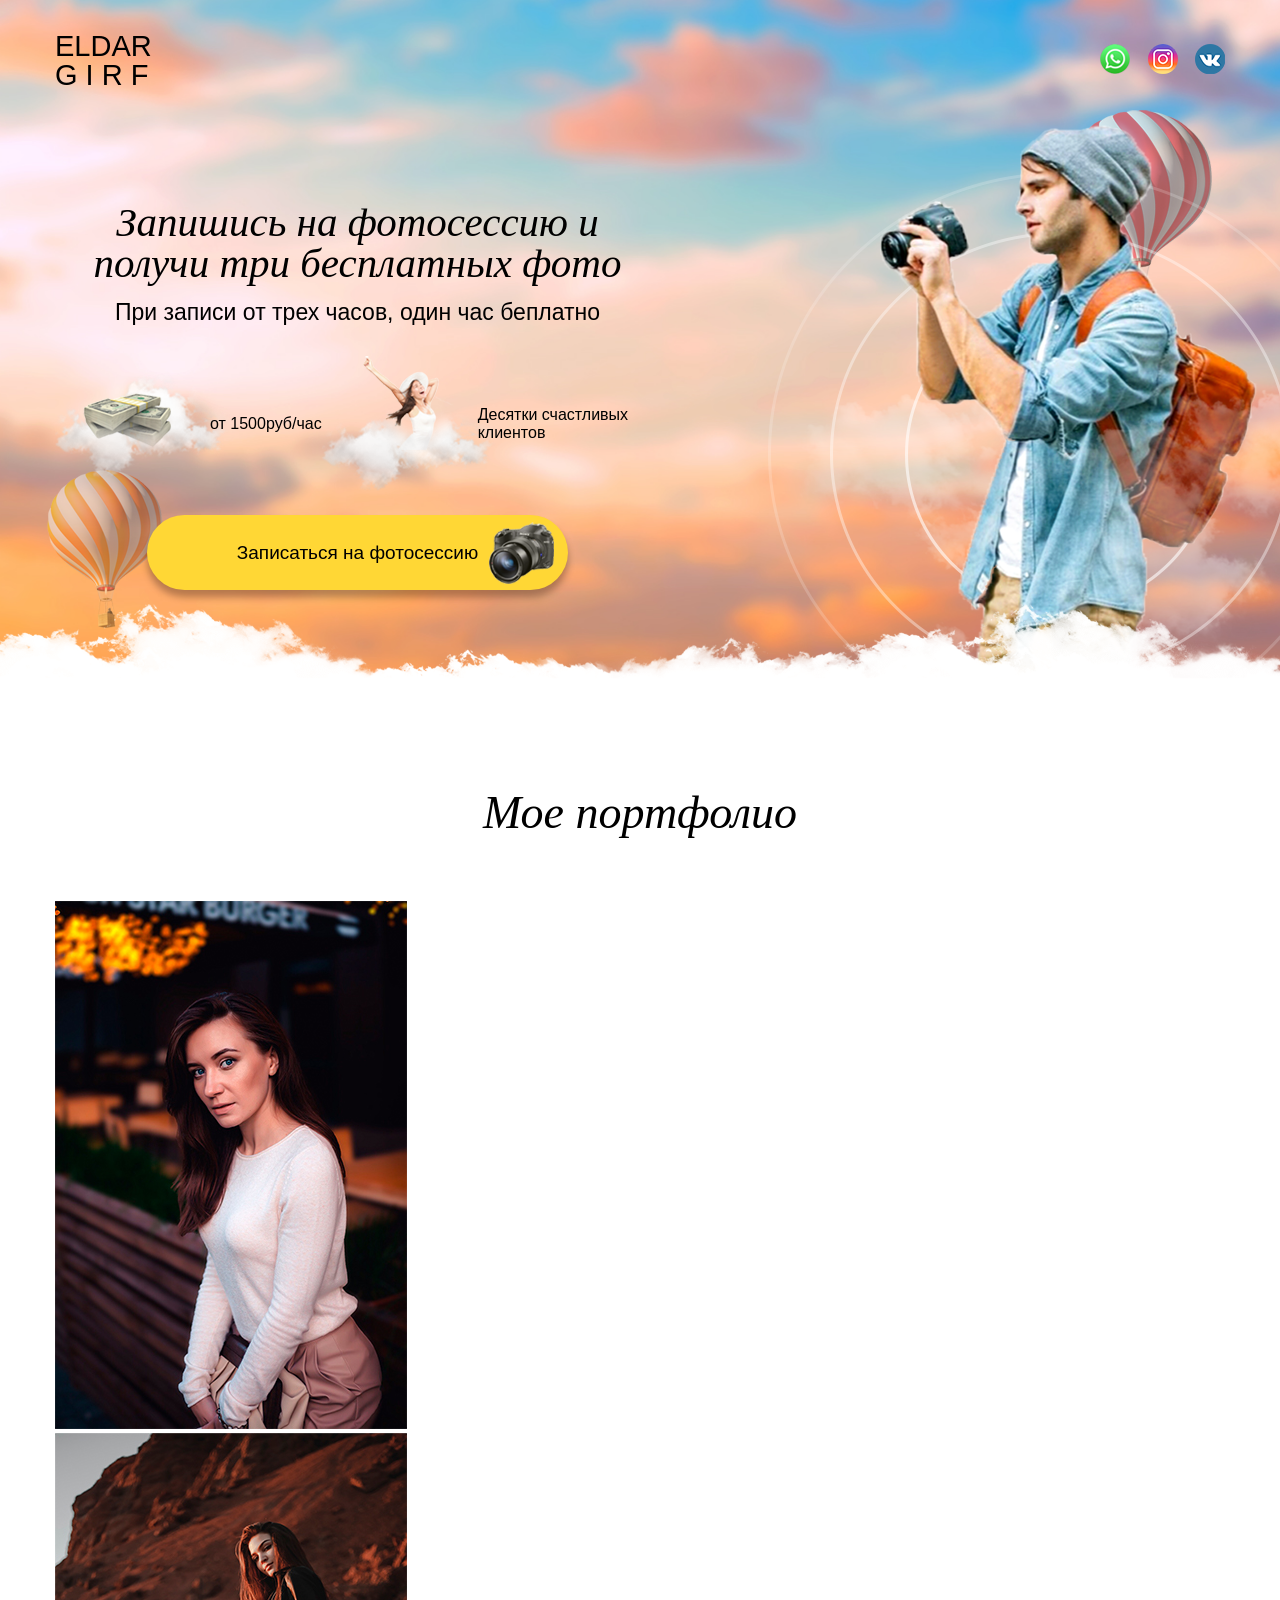
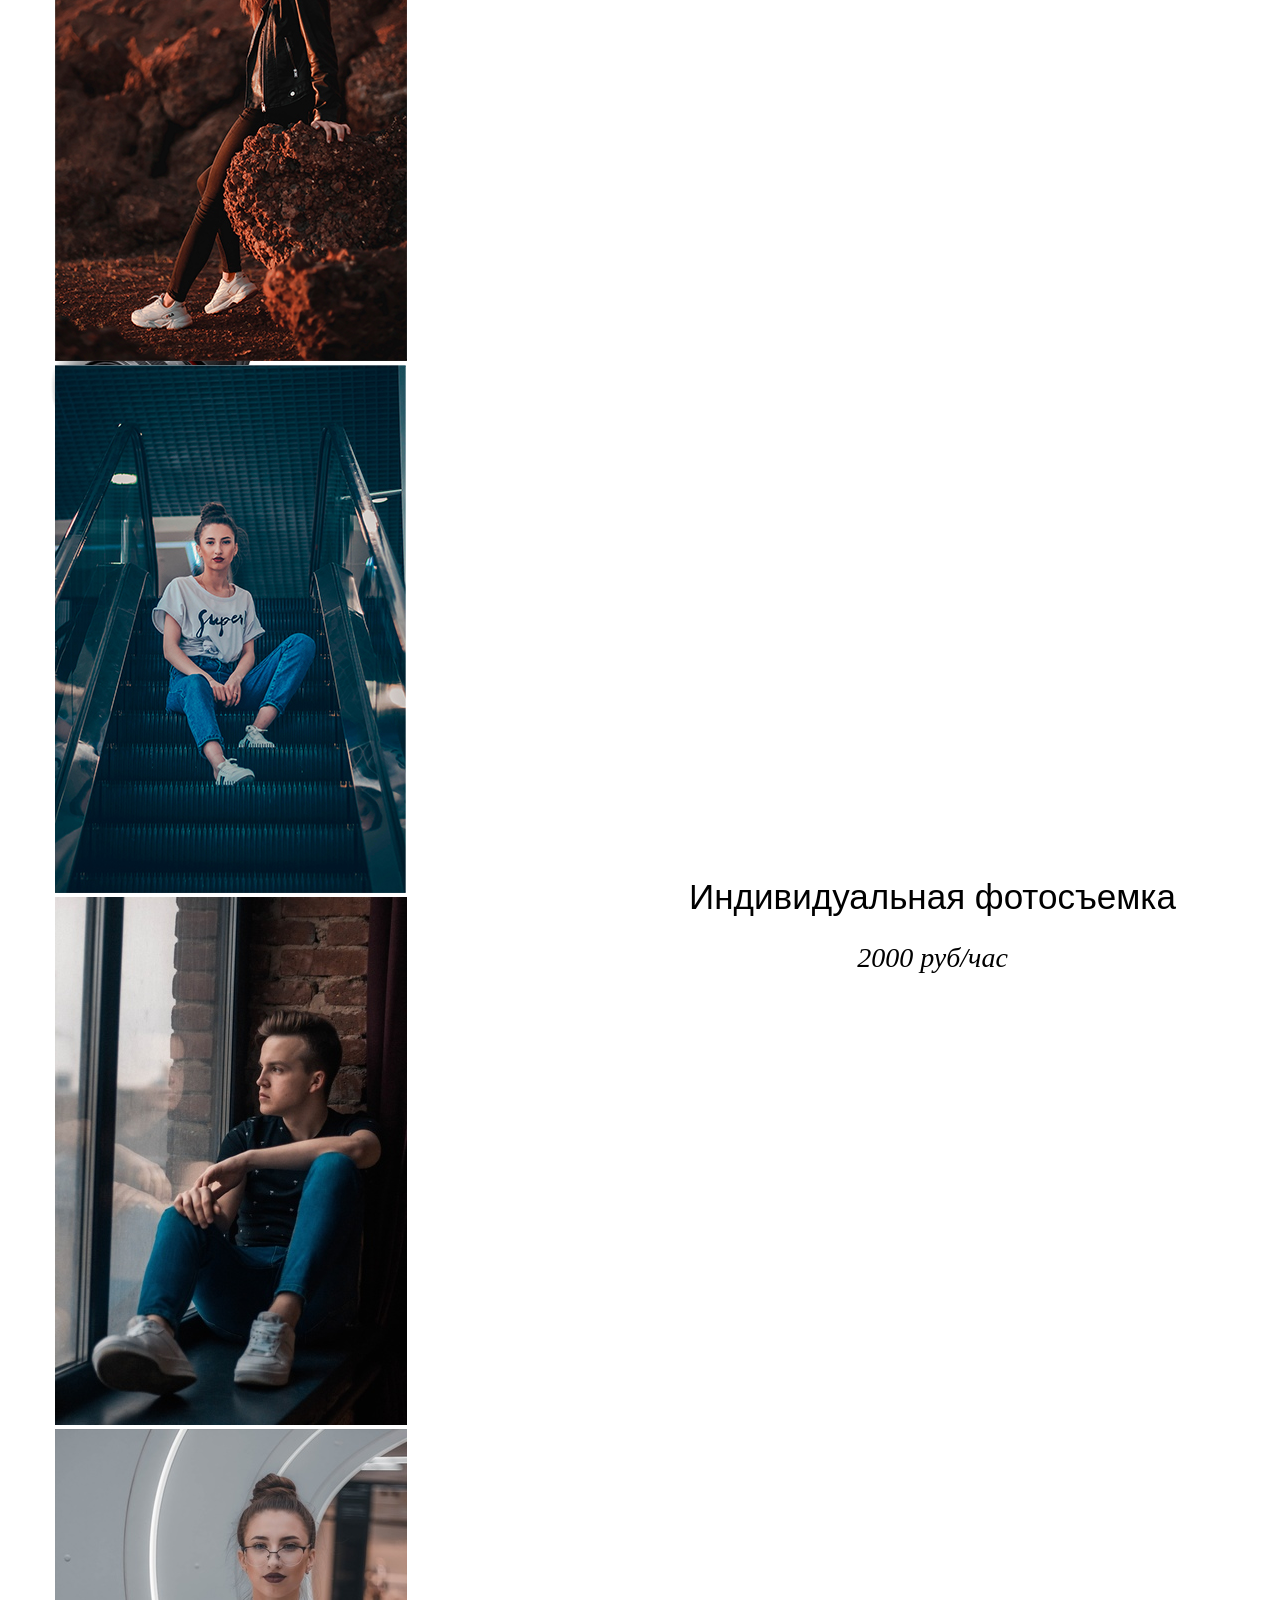
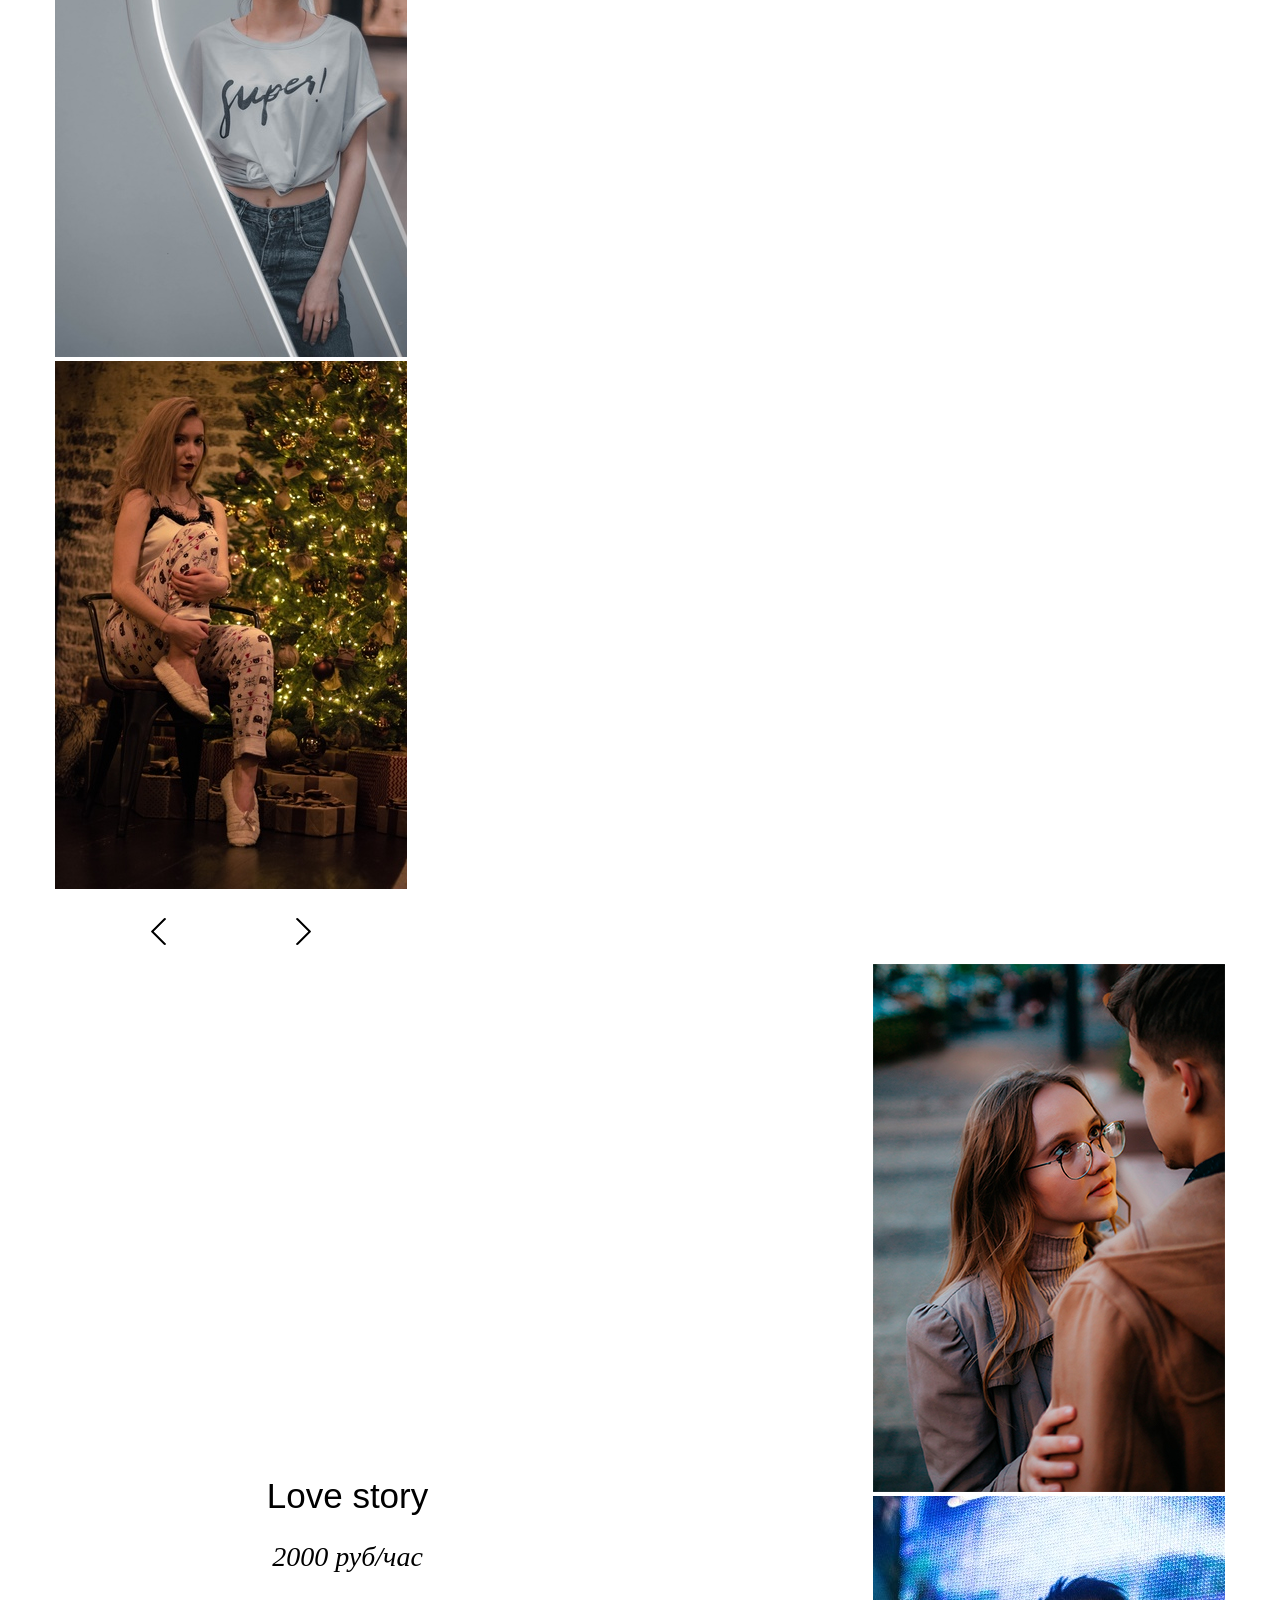
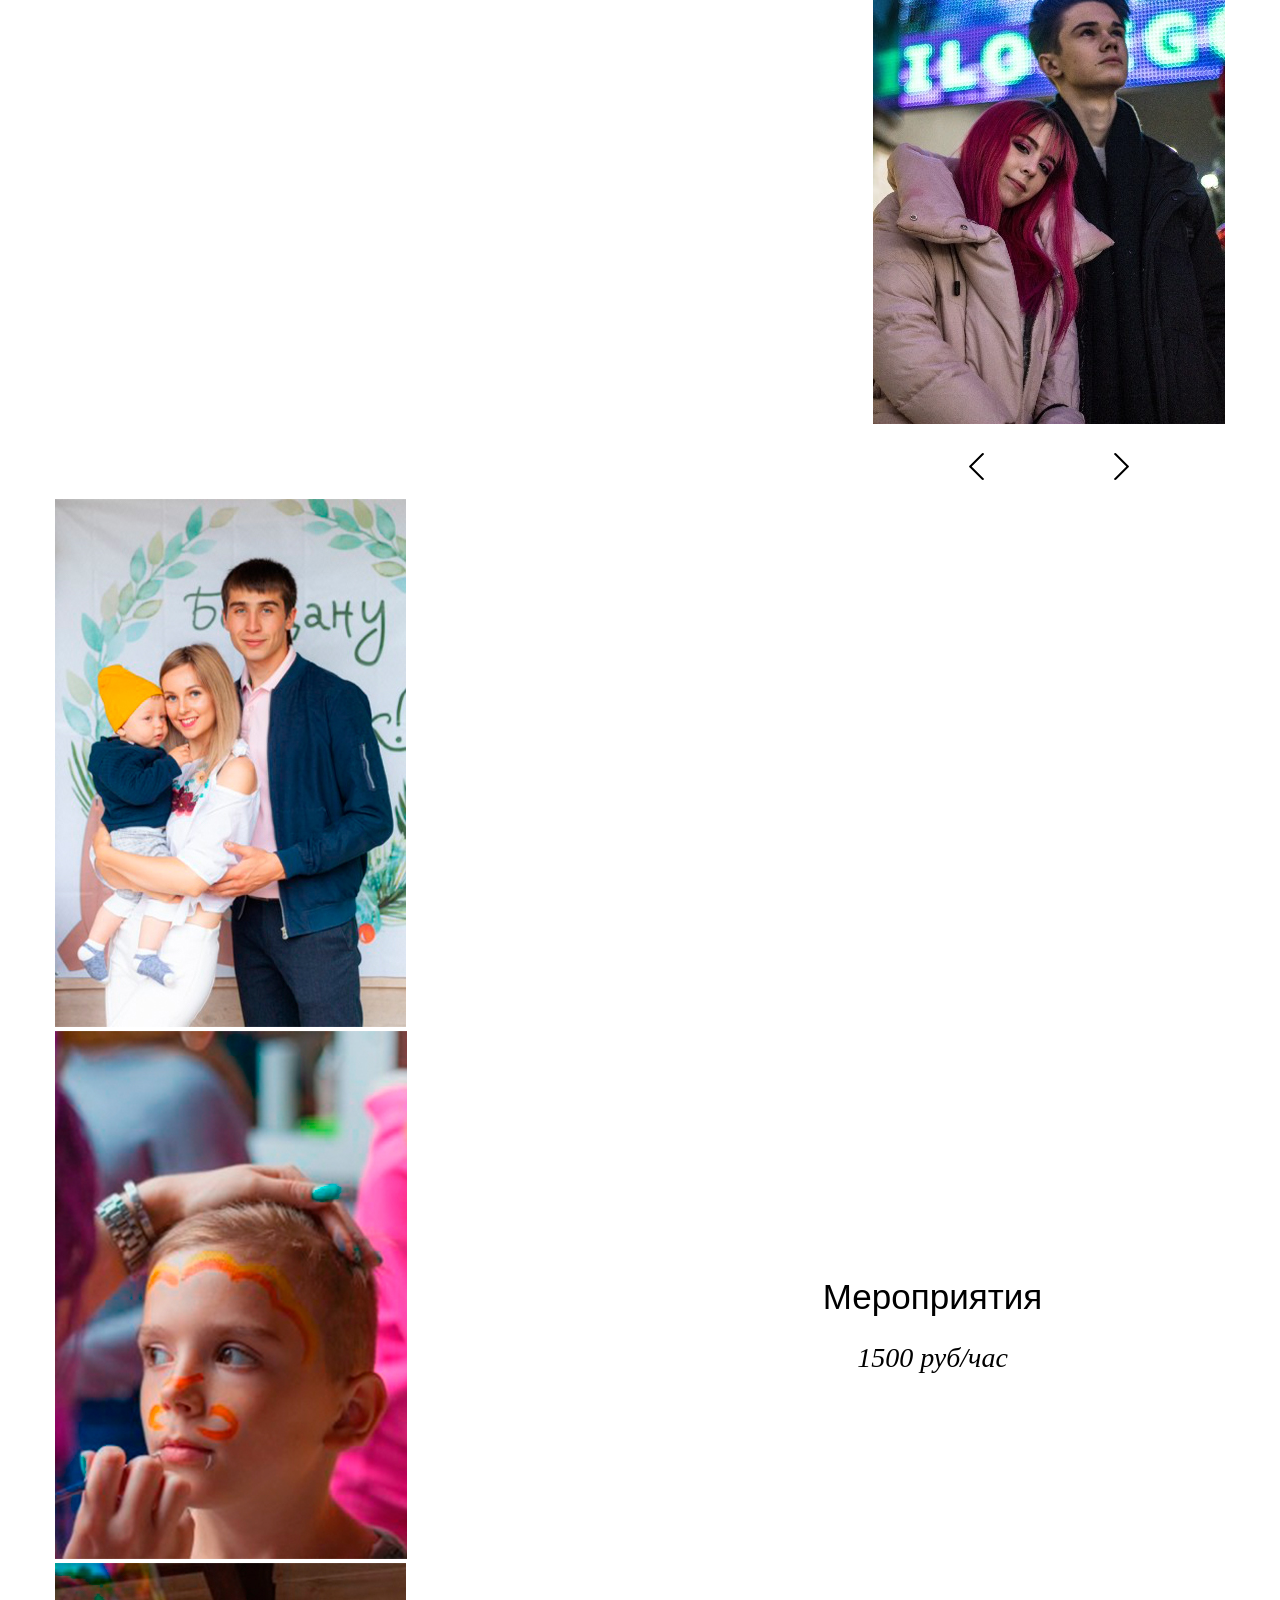
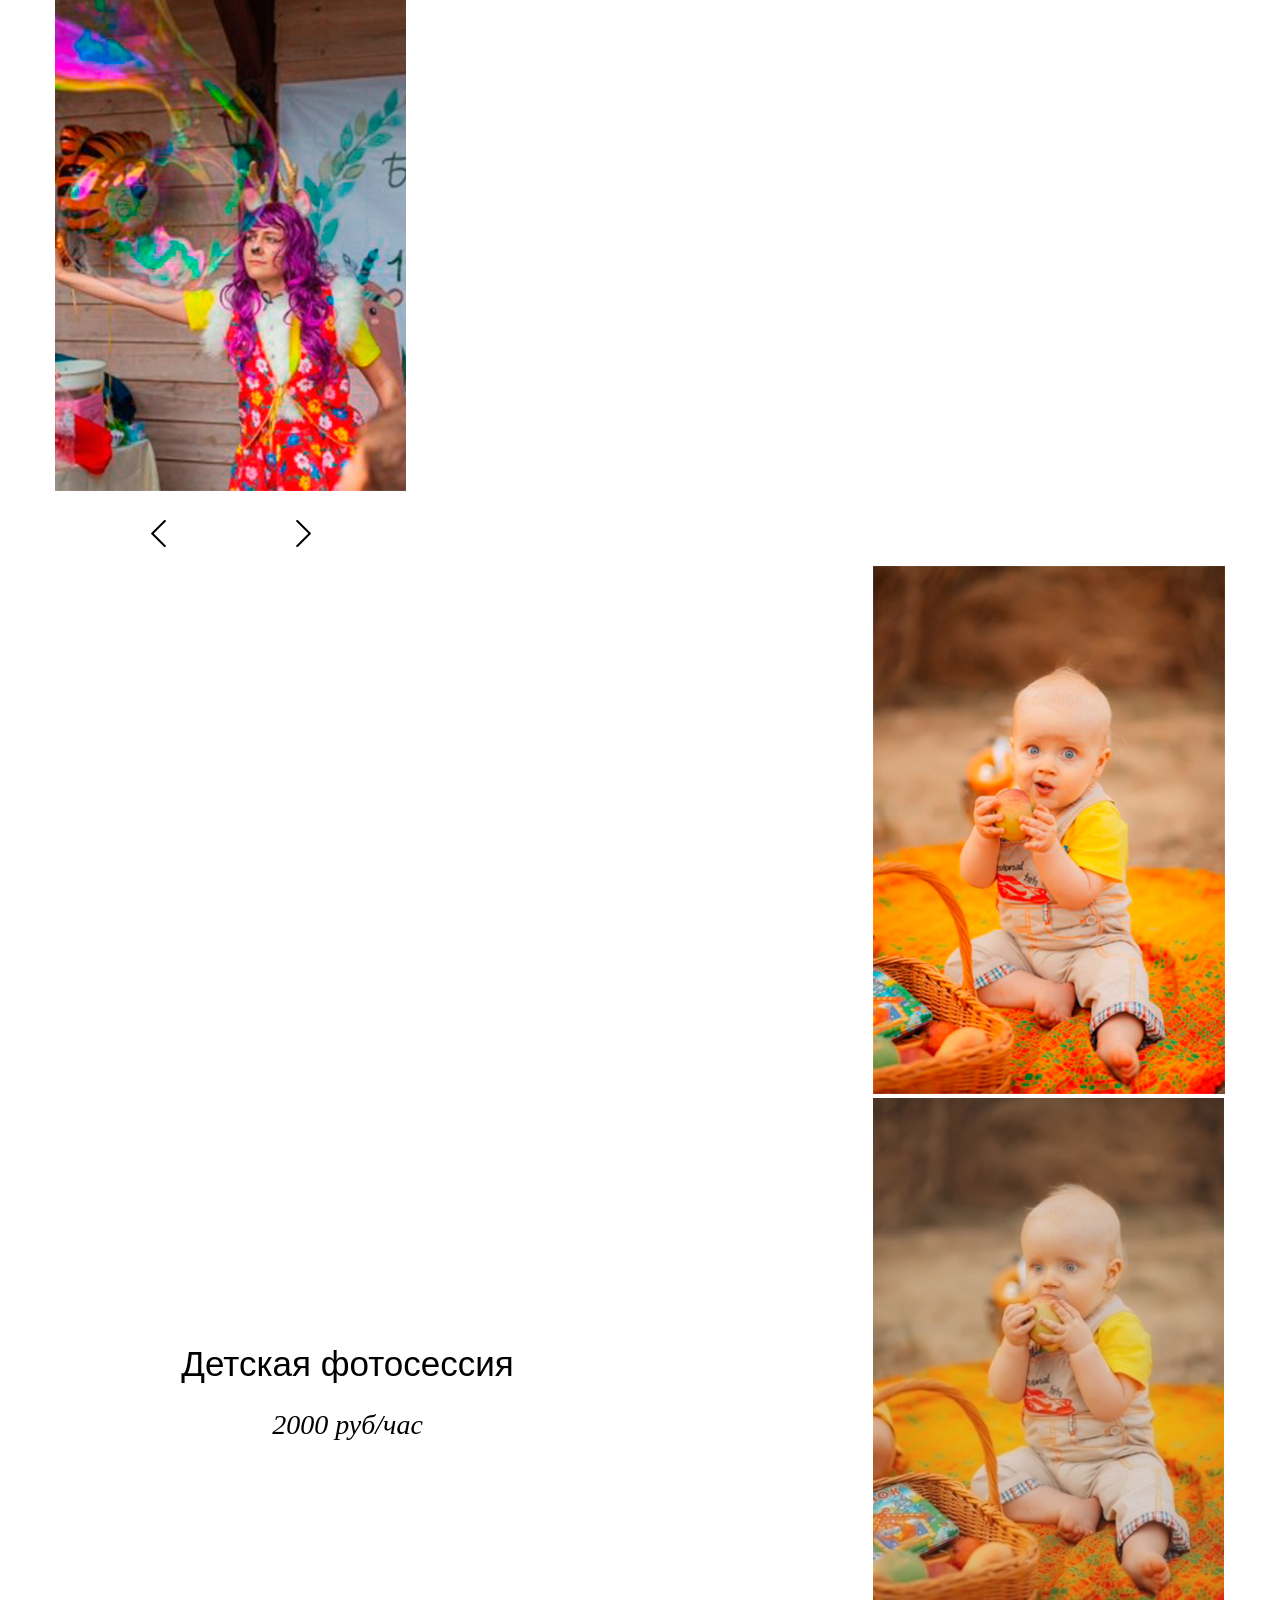
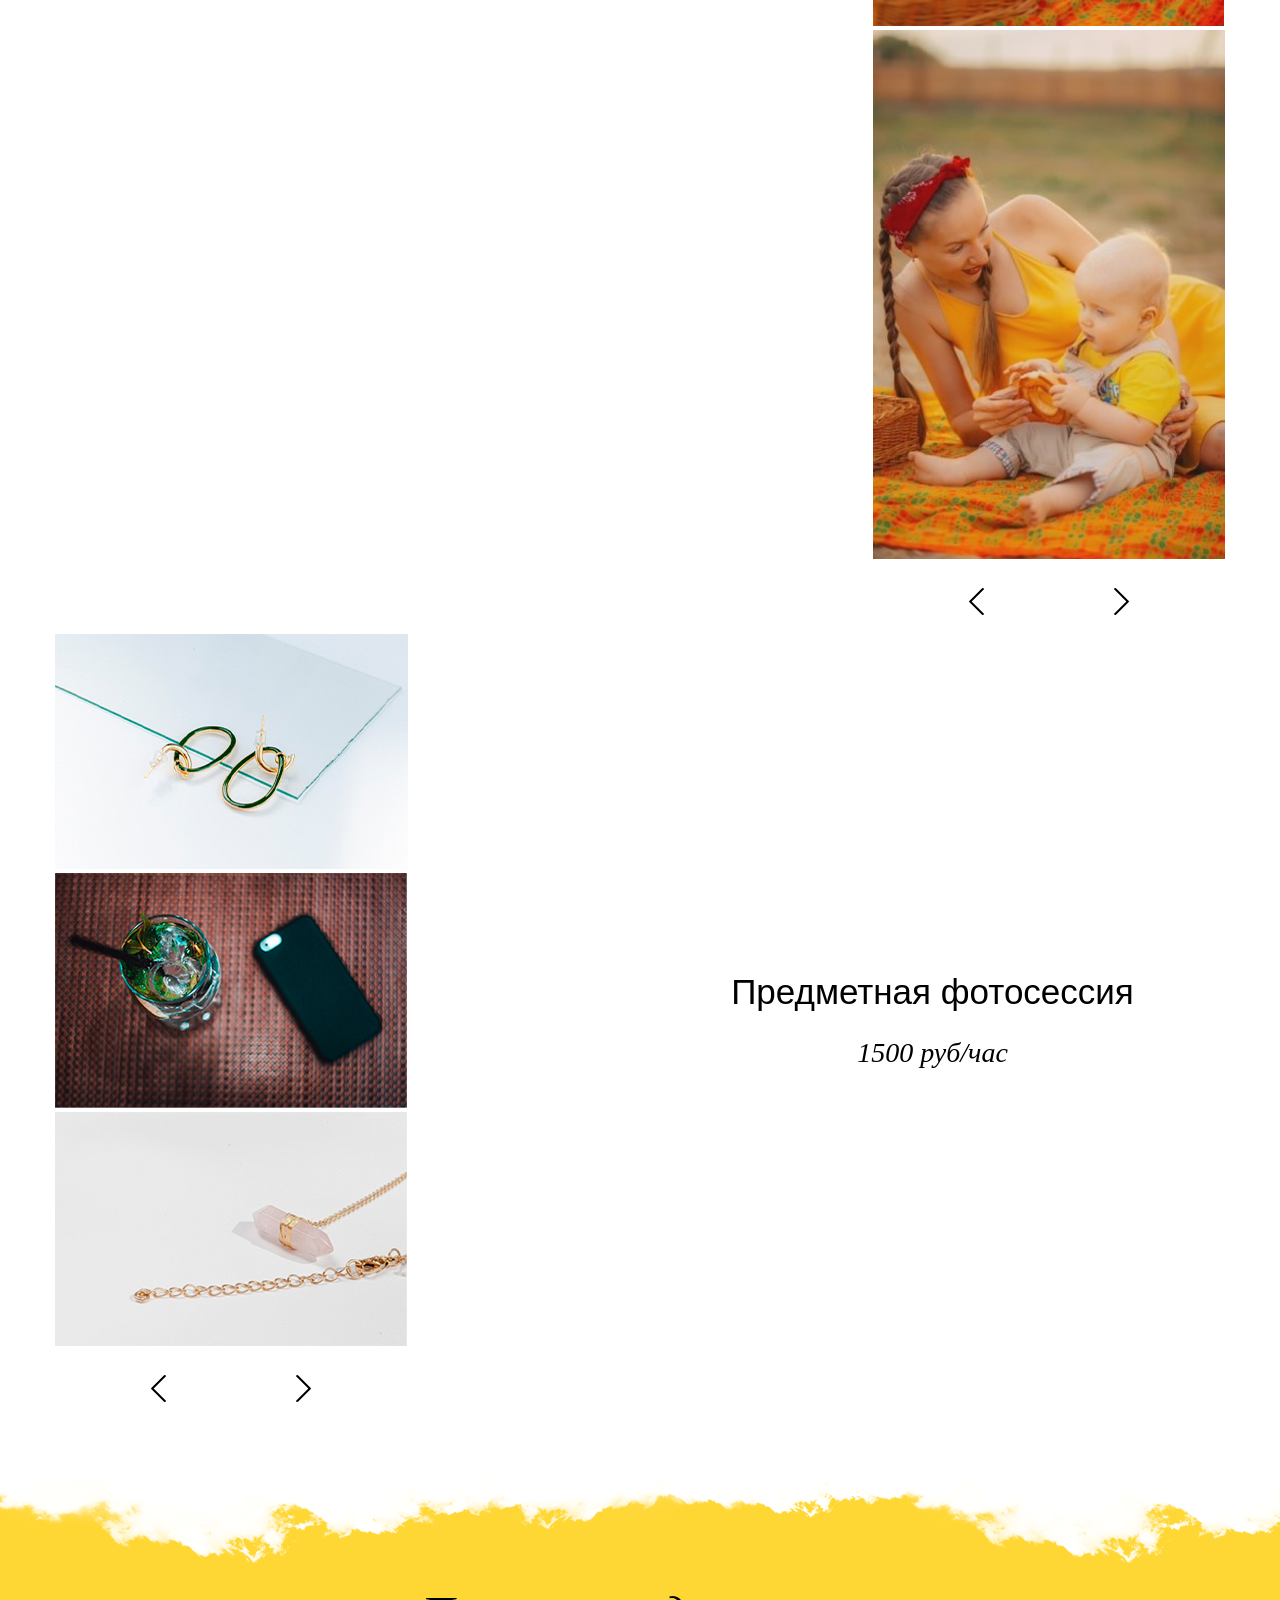
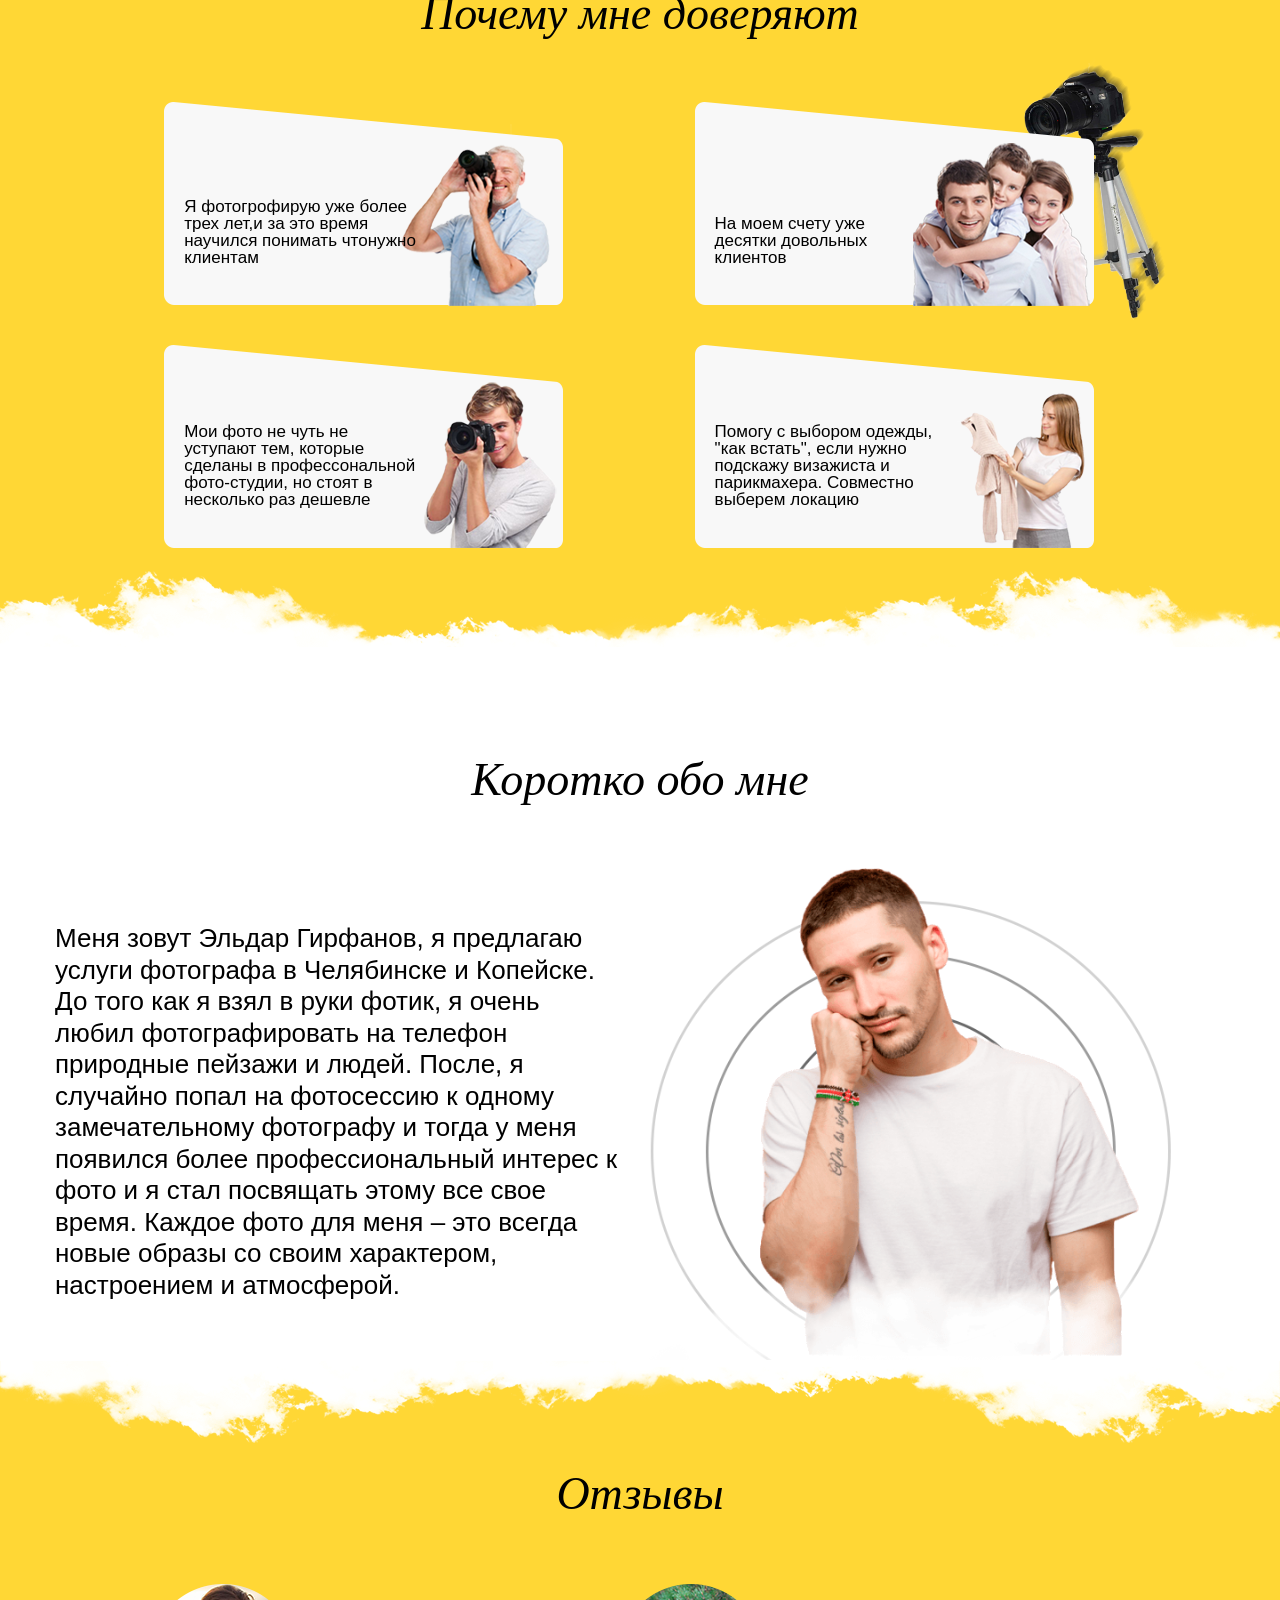
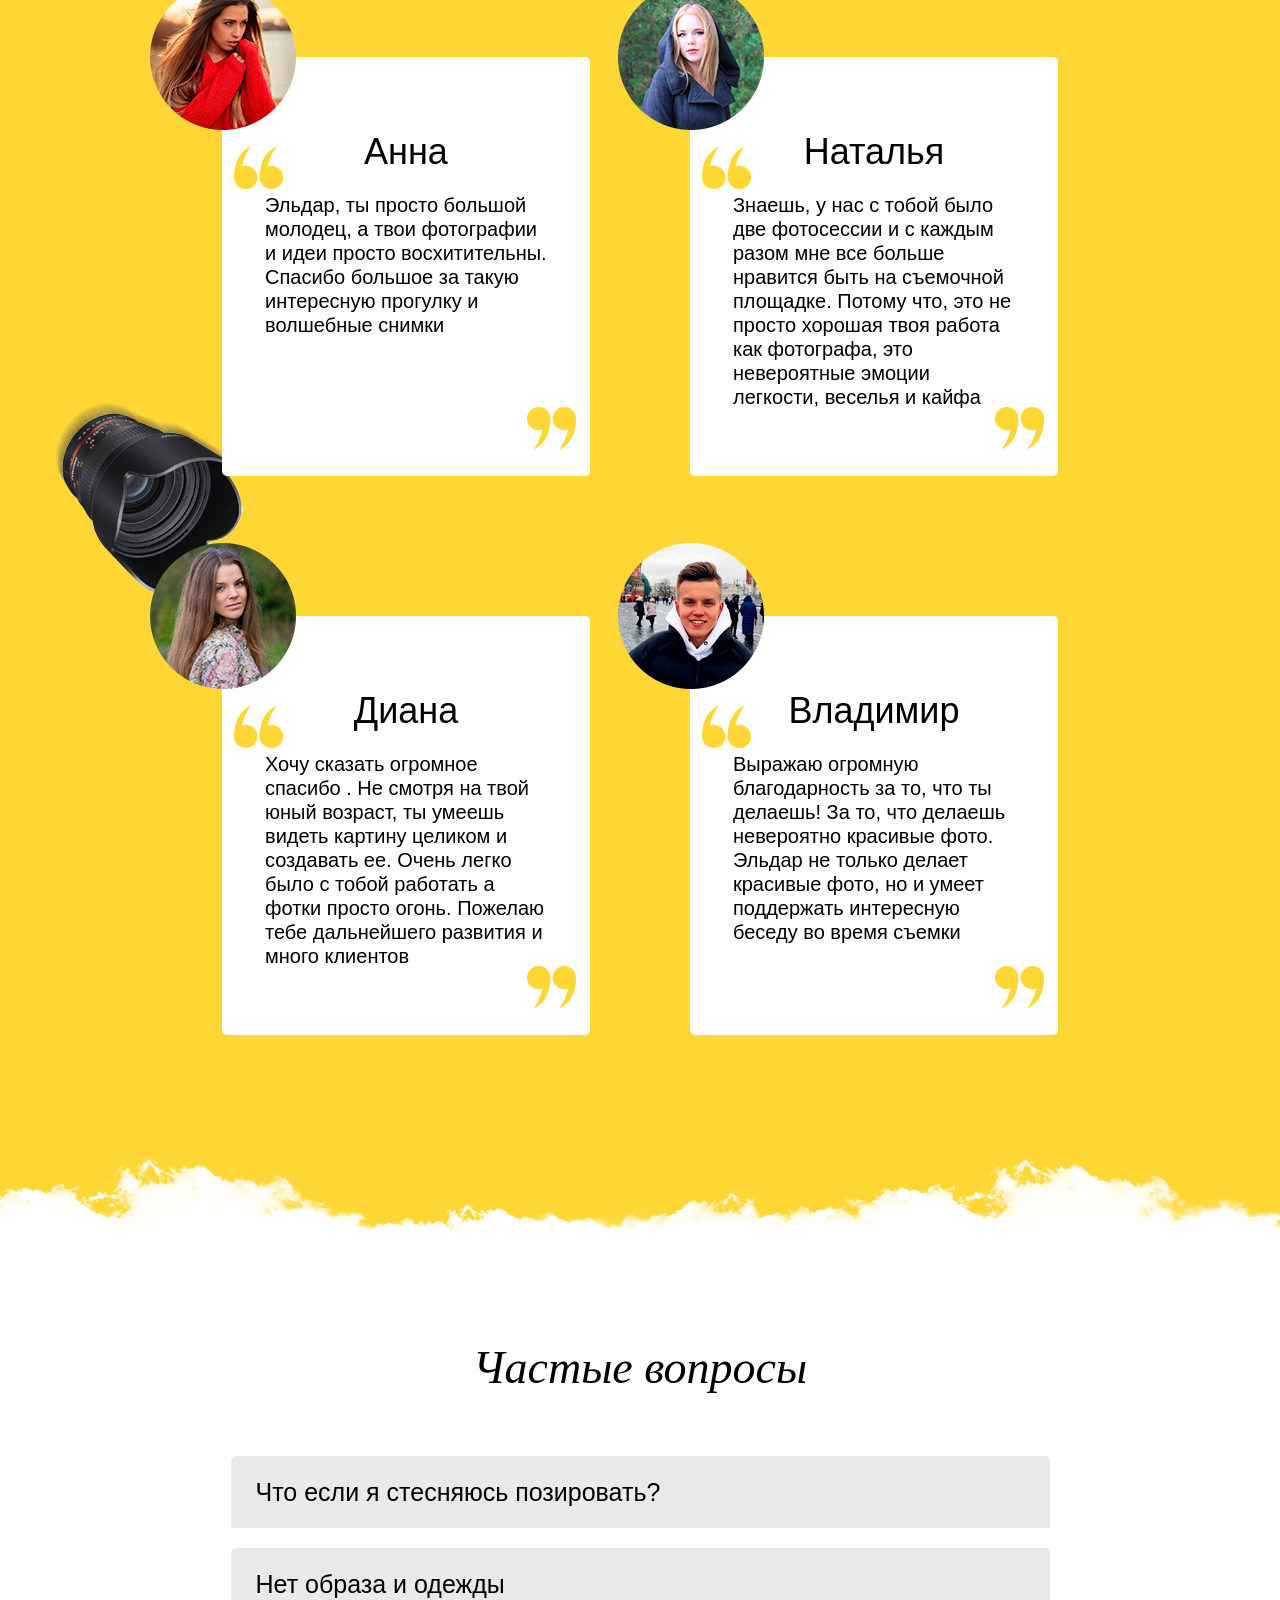
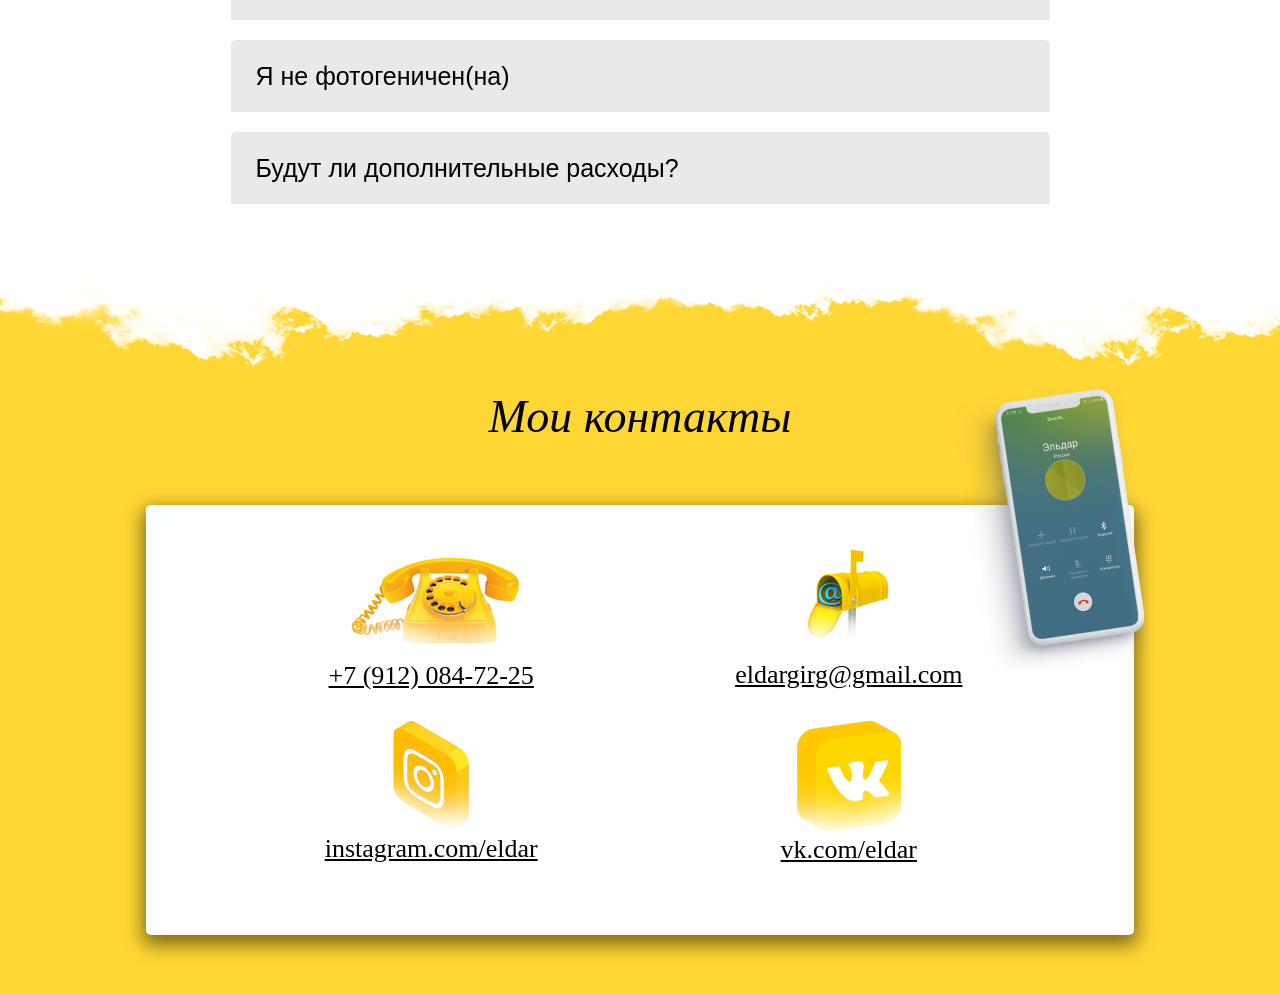
==== commit e2d00f20: "eeee" ====
--- a/index.html
+++ b/index.html
@@ -68,8 +68,12 @@
         <div class="portfolio__blocks_item">
           <div class="portfolio__foto">
             <div class="portfolio__foto_img portfolio__foto_img-1">
-              <img src="img/portfolio/individual.jpg" alt="">
-              <img src="img/portfolio/individual.jpg" alt="">
+              <img src="img/portfolio/individual/individual.jpg" alt="">
+              <img src="img/portfolio/individual/individual2.jpg" alt="">
+              <img src="img/portfolio/individual/individual3.jpg" alt="">
+              <img src="img/portfolio/individual/individual4.jpg" alt="">
+              <img src="img/portfolio/individual/individual5.jpg" alt="">
+              <img src="img/portfolio/individual/individual6.jpg" alt="">
             </div>
             <div class="arrows portfolio__arrows">
               <div class="arrows__left-1"><img src="img/portfolio/back-arrow.png" alt=""></div>
@@ -84,8 +88,8 @@
         <div class="portfolio__blocks_item">
           <div class="portfolio__foto">
             <div class="portfolio__foto_img portfolio__foto_img-2">
-              <img src="img/portfolio/love_story.jpg" alt="">
-              <img src="img/portfolio/love_story.jpg" alt="">
+              <img src="img/portfolio/love_story/love_story.jpg" alt="">
+              <img src="img/portfolio/love_story/love_story1.jpg" alt="">
             </div>
             <div class="arrows portfolio__arrows ">
               <div class="arrows__left-2"><img src="img/portfolio/back-arrow.png" alt=""></div>
@@ -100,8 +104,9 @@
         <div class="portfolio__blocks_item">
           <div class="portfolio__foto">
             <div class="portfolio__foto_img portfolio__foto_img-3">
-              <img src="img/portfolio/events.jpg" alt="">
-              <img src="img/portfolio/events.jpg" alt="">
+              <img src="img/portfolio/events/events.jpg" alt="">
+              <img src="img/portfolio/events/events1.jpg" alt="">
+              <img src="img/portfolio/events/events2.jpg" alt="">
             </div>
             <div class="arrows portfolio__arrows ">
               <div class="arrows__left-3"><img src="img/portfolio/back-arrow.png" alt=""></div>
@@ -116,8 +121,9 @@
         <div class="portfolio__blocks_item">
           <div class="portfolio__foto">
             <div class="portfolio__foto_img portfolio__foto_img-4">
-              <img src="img/portfolio/children.jpg" alt="">
-              <img src="img/portfolio/children.jpg" alt="">
+              <img src="img/portfolio/children/children.jpg" alt="">
+              <img src="img/portfolio/children/children2.jpg" alt="">
+              <img src="img/portfolio/children/children3.jpg" alt="">
             </div>
             <div class="arrows portfolio__arrows ">
               <div class="arrows__left-4"><img src="img/portfolio/back-arrow.png" alt=""></div>
@@ -132,8 +138,9 @@
         <div class="portfolio__blocks_item">
           <div class="portfolio__foto">
             <div class="portfolio__foto_img portfolio__foto_img-5">
-              <img src="img/portfolio/object.jpg" alt="">
-              <img src="img/portfolio/object.jpg" alt="">
+              <img src="img/portfolio/object/object.jpg" alt="">
+              <img src="img/portfolio/object/object1.jpg" alt="">
+              <img src="img/portfolio/object/object2.jpg" alt="">
             </div>
             <div class="arrows portfolio__arrows ">
               <div class="arrows__left-5"><img src="img/portfolio/back-arrow.png" alt=""></div>
@@ -338,15 +345,41 @@
         <input type="text" class="modal-dialog__input" name="name" placeholder="Ваше имя">
         <input type="tell" class="modal-dialog__input" name="phone" placeholder="Ваш телефон">
         <button type="submit" class="button maodal-dialog__button">Отправить</button>
-        <div class="form__policy">
+        <div class="form__policyy">
           <input id="radio-12" type="checkbox" class="form__radio" checked disabled>
           <label for="radio-12" class="form__radio-label">
-            <p class="form__policy-text">Я принимаю условия <a id="polinicy__button">передачи информации</a></p>
+            <p class="form__policy-text">Я принимаю условия <a id="polinicy_questions__button">передачи информации</a></p>
           </label>
         </div>
       </form>
     </div> 
   </div>
+
+
+
+
+
+  <div class="modal4" id="modal4">
+    <div class="modal-dialog4">
+      <button class="modal-dialog__close4" id="close4"></button>
+      <div class="popup-policy">
+        <div class="popup__content">
+          <div class="title_m title_blue-2 popup__title"><b>Политика конфиденциальности</b></div>
+          <div class="popup-policy__text">
+            <p>Данная Политика конфиденциальности применима к данному Сайту. После просмотра данного Сайта обязательно прочитайте текст, содержащий политику конфиденциальности используемого сайта. В случае несогласия с данной Политикой конфиденциальности прекратите использование данного Сайта. Заполнив любую из форм и используя данный Сайт, Вы тем самым выражаете согласие с условиями изложенной ниже Политики конфиденциальности. Сайт охраняет конфиденциальность посетителей сайта. Персональная информация Для того чтобы оказывать вам услуги, отвечать на вопросы, выполнять ваши пожелания и требования требуется такая информация, как ваше имя и номер телефона. САЙТ может использовать указанную информацию для ответов на запросы, а также для связи с Вами по телефону с целью предоставления информации о предлагаемых САЙТ услугах и рекламных кампаниях. При поступлении от вас обращения в виде отправки любой заполненной на сайте формы САЙТ может потребоваться связаться с Вами для получения дополнительной информации, необходимой для вашего обслуживания и ответа на интересующие вопросы. САЙТ обязуется не передавать данную информацию третьим лицам без Вашего разрешения, за исключением информации, необходимой для выполнения вашего обслуживания. Со своей стороны, Вы предоставляете САЙТ право использовать любую сообщѐнную Вами информацию для выполнения указанных выше действий.</p>
+            <p><b>Безопасность</b>
+              <br>
+              Передача персональных данных в любой форме (лично, по телефону или через Интернет) всегда связана с определенным риском, поскольку не существует абсолютно надежных (защищенных от злонамеренных посягательств) систем, однако САЙТ принимает необходимые адекватные меры для минимизации риска и предотвращения несанкционированного доступа, несанкционированного использования и искажения Ваших персональных данных. Несовершеннолетние САЙТ не принимает никакой информации от лиц моложе 18 лет без согласия их родителей или законных опекунов. Кроме того, лица моложе 18 лет не могут совершать каких-либо покупок или иных юридических действий на данном Сайте без согласия родителей или законных опекунов, если это не допускается законодательством Российской Федерации.
+            </p>
+            <p><b>Модификация</b>
+              <br>
+              САЙТ имеет право изменять данную Политику конфиденциальности, изменять и корректировать условия доступа или запрещать доступ к сайту, а также изменять его содержание в любое время без предварительного уведомления.
+            </p>                        
+          </div>
+        </div>
+      </div>
+    </div> 
+  </div>  
 
 
 
--- a/css/style.css
+++ b/css/style.css
@@ -76,6 +76,12 @@
   html {
     font-size: 12px;
   }
+  .button {
+    padding: 25px 55px;
+  }
+  .section__title {
+    margin: 40px 0px 55px 0px;
+  }
 }
 
 .header {
@@ -129,7 +135,7 @@
 .hero-content {
   max-width: 643px;
   margin-top: 112px;
-  padding-bottom: 130px;
+  padding-bottom: 90px;
 }
 
 .hero-content__offer {
@@ -181,7 +187,7 @@
   background-image: url(../../img/header/button-bg.png);
   background-repeat: no-repeat;
   background-size: 65px;
-  background-position: 350px;
+  background-position: 96%;
   overflow: hidden;
   margin: auto;
 }
@@ -232,9 +238,10 @@
 
 .transition-clouds-bottom {
   position: absolute;
-  bottom: -4px;
+  bottom: -11px;
   left: 0;
   width: 100%;
+  z-index: 3;
 }
 
 .transition-clouds-bottom img {
@@ -243,9 +250,10 @@
 
 .transition-clouds-top {
   position: absolute;
-  top: 0;
+  top: -1px;
   left: 0;
   width: 100%;
+  z-index: 3;
 }
 
 .transition-clouds-top img {
@@ -269,12 +277,52 @@
   }
 }
 
-@media (max-width: 576px) {
+@media (max-width: 768px) {
+  .header {
+    background-size: 100px, 75px, cover;
+    background-position: right 6% top 100px, left 4% top 470px, top;
+  }
+  .hero-content {
+    z-index: 2;
+  }
   .hero-content__advantages {
     -webkit-box-orient: vertical;
     -webkit-box-direction: normal;
         -ms-flex-direction: column;
             flex-direction: column;
+  }
+  .hero__img {
+    z-index: 1;
+    bottom: 0;
+    width: 66%;
+  }
+  .transition-clouds-bottom {
+    bottom: -10px;
+  }
+}
+
+@media (max-width: 576px) {
+  .hero-content {
+    margin-top: 95px;
+  }
+  .hero-content__offer_subtitle {
+    font-size: 1.1rem;
+  }
+  .hero__img img {
+    max-width: 400px;
+  }
+  .hero-button {
+    background-size: 45px;
+    background-position: 97%;
+  }
+  .transition-clouds-bottom {
+    bottom: -4px;
+  }
+}
+
+@media (max-width: 400px) {
+  .hero__img {
+    width: 72%;
   }
 }
 
@@ -357,6 +405,10 @@
 }
 
 @media (max-width: 768px) {
+  .portfolio {
+    background-position: 5px 820px;
+    background-size: 105px;
+  }
   .portfolio__blocks {
     display: -webkit-box;
     display: -ms-flexbox;
@@ -377,19 +429,27 @@
     -webkit-box-align: center;
         -ms-flex-align: center;
             align-items: center;
-    margin-bottom: 50px;
+    margin-bottom: 80px;
   }
   .portfolio__foto {
     -webkit-box-ordinal-group: 2;
         -ms-flex-order: 1;
             order: 1;
   }
+  .portfolio__content_title {
+    margin-bottom: 10px;
+  }
   .portfolio__content_subtitle {
-    margin-bottom: 30px;
+    margin-bottom: 20px;
   }
 }
 
 @media (max-width: 576px) {
+  .portfolio__content {
+    -webkit-box-align: center;
+        -ms-flex-align: center;
+            align-items: center;
+  }
   .portfolio__foto_img {
     max-width: 290px;
   }
@@ -443,12 +503,17 @@
     max-width: 290px;
   }
   .advantages__block .text {
-    bottom: 30px;
-    max-width: 182px;
+    bottom: 40px;
+    max-width: 175px;
   }
 }
 
 @media (max-width: 768px) {
+  .advantages {
+    background-position: 98% 16%;
+    background-size: 80px;
+    background-attachment: fixed;
+  }
   .advantages__wrap {
     -webkit-box-orient: vertical;
     -webkit-box-direction: normal;
@@ -514,6 +579,12 @@
     width: 100%;
     text-align: center;
     margin-top: 25px;
+  }
+}
+
+@media (max-width: 576px) {
+  .about-me__img img {
+    max-width: 290px;
   }
 }
 
@@ -595,6 +666,32 @@
   }
   .reviews__block {
     width: 100%;
+  }
+}
+
+@media (max-width: 768px) {
+  .reviews {
+    background-size: 100px;
+    background-attachment: fixed;
+  }
+  .reviews__content {
+    background-position: 12px 90px, 305px 270px;
+    height: 340px;
+  }
+}
+
+@media (max-width: 576px) {
+  .reviews__content {
+    background-position: 12px 65px, 235px 245px;
+    height: 315px;
+    padding: 60px 30px;
+  }
+  .reviews__img {
+    top: -53px;
+    left: -10px;
+  }
+  .reviews__img img {
+    max-width: 100px;
   }
 }
 
@@ -716,6 +813,31 @@
   right: -15px;
 }
 
+@media (max-width: 768px) {
+  .contacts__background {
+    top: -55px;
+    right: -20px;
+  }
+  .contacts__background img {
+    max-width: 120px;
+  }
+}
+
+@media (max-width: 576px) {
+  .contacts__wrap {
+    -webkit-box-orient: vertical;
+    -webkit-box-direction: normal;
+        -ms-flex-direction: column;
+            flex-direction: column;
+    -webkit-box-align: center;
+        -ms-flex-align: center;
+            align-items: center;
+  }
+  .contacts__text {
+    font-size: 1.02rem;
+  }
+}
+
 .modal {
   position: fixed;
   left: 0;
@@ -724,6 +846,7 @@
   height: 100%;
   background-color: rgba(0, 0, 0, 0.5);
   display: none;
+  z-index: 4;
 }
 
 .modal_active {
--- a/css/modal.css
+++ b/css/modal.css
@@ -6,6 +6,7 @@
   height: 100%;
   background-color: rgba(0, 0, 0, 0.5);
   display: none;
+  z-index: 4;
 }
 
 .modal_active {
@@ -73,7 +74,7 @@
   background-color: #000;
 }
 
-.form__policy {
+.form__policyy {
   font-size: 0.8125rem;
   display: -webkit-box;
   display: -ms-flexbox;
@@ -82,4 +83,100 @@
       justify-content: space-around;
   margin: 30px 0px 0px 0px;
 }
+
+.modal4 {
+  position: fixed;
+  left: 0;
+  top: 0;
+  width: 100%;
+  height: 100%;
+  background-color: rgba(0, 0, 0, 0.5);
+  display: none;
+  overflow: auto;
+  padding: 80px 0px;
+  z-index: 5;
+}
+
+.modal4_active4 {
+  display: -webkit-box;
+  display: -ms-flexbox;
+  display: flex;
+}
+
+.modal-dialog4 {
+  display: -webkit-box;
+  display: -ms-flexbox;
+  display: flex;
+  -ms-flex-pack: distribute;
+      justify-content: space-around;
+  -webkit-box-orient: vertical;
+  -webkit-box-direction: normal;
+      -ms-flex-direction: column;
+          flex-direction: column;
+  position: relative;
+  margin: auto;
+  max-width: 960px;
+  width: 90%;
+  min-width: 200px;
+}
+
+.modal-dialog__close4 {
+  position: absolute;
+  top: 0px;
+  text-decoration: none;
+  right: 0;
+  border: none;
+  width: 30px;
+  height: 30px;
+  background-color: rgba(0, 0, 0, 0);
+  background-image: url(../../img/modal/close.png);
+  background-repeat: no-repeat;
+  background-position: right 10px top 10px;
+  border-radius: 0px 5px 0px 0px;
+  background-size: 20px 20px;
+}
+
+.popup-policy {
+  background-color: #fff;
+  border-radius: 5px;
+  padding: 20px;
+}
+
+.form__policy {
+  display: -webkit-box;
+  display: -ms-flexbox;
+  display: flex;
+  -webkit-box-pack: left;
+      -ms-flex-pack: left;
+          justify-content: left;
+  margin-top: 15px;
+}
+
+.form_systems__policy {
+  -webkit-box-pack: right;
+      -ms-flex-pack: right;
+          justify-content: right;
+}
+
+.form__radio {
+  position: absolute;
+  z-index: 2;
+  margin: 3px 0 0 3px;
+}
+
+.form__radio, .form__radio-label {
+  position: relative;
+  padding: 0 0 0 15px;
+  cursor: pointer;
+  display: inline-block;
+  vertical-align: middle;
+  font-size: 11px;
+  line-height: 16px;
+}
+
+.form__policy-text {
+  font-size: 0.7rem;
+  line-height: 19px;
+  margin-top: 0;
+}
 /*# sourceMappingURL=modal.css.map */
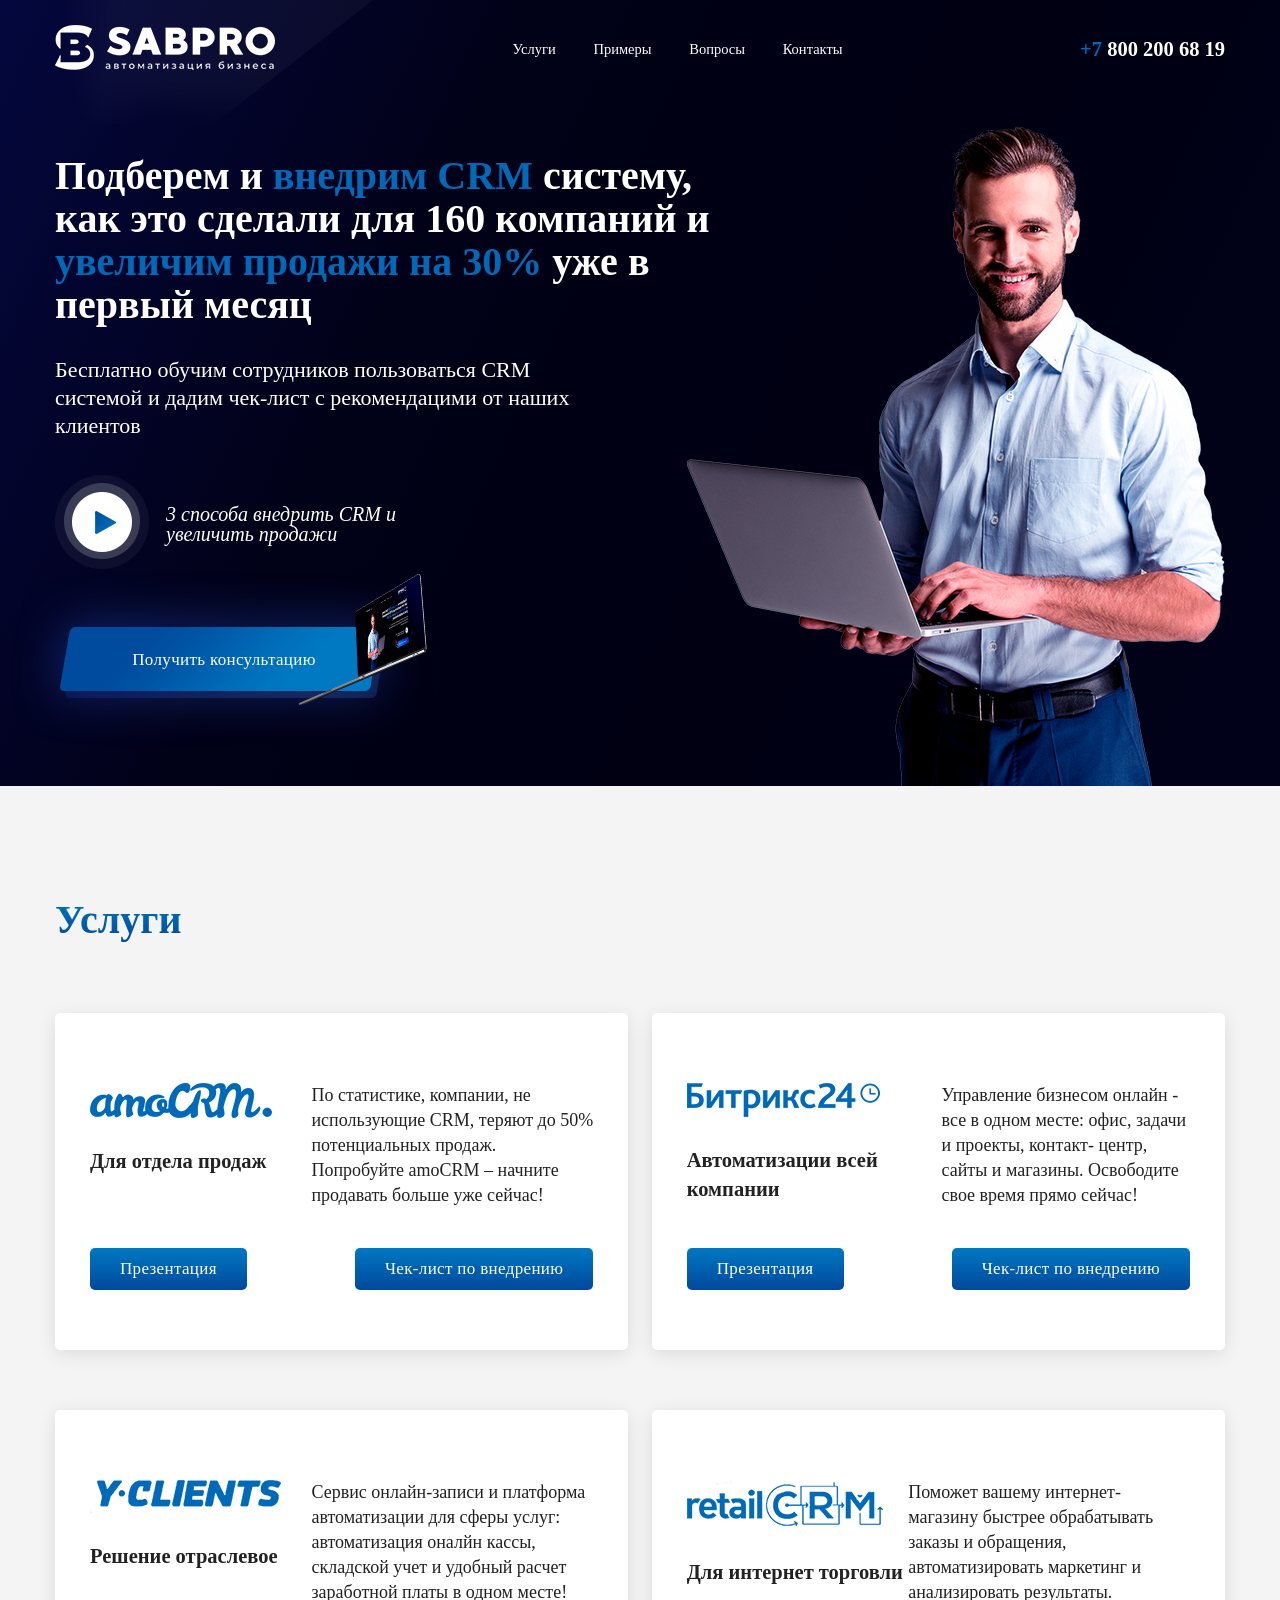
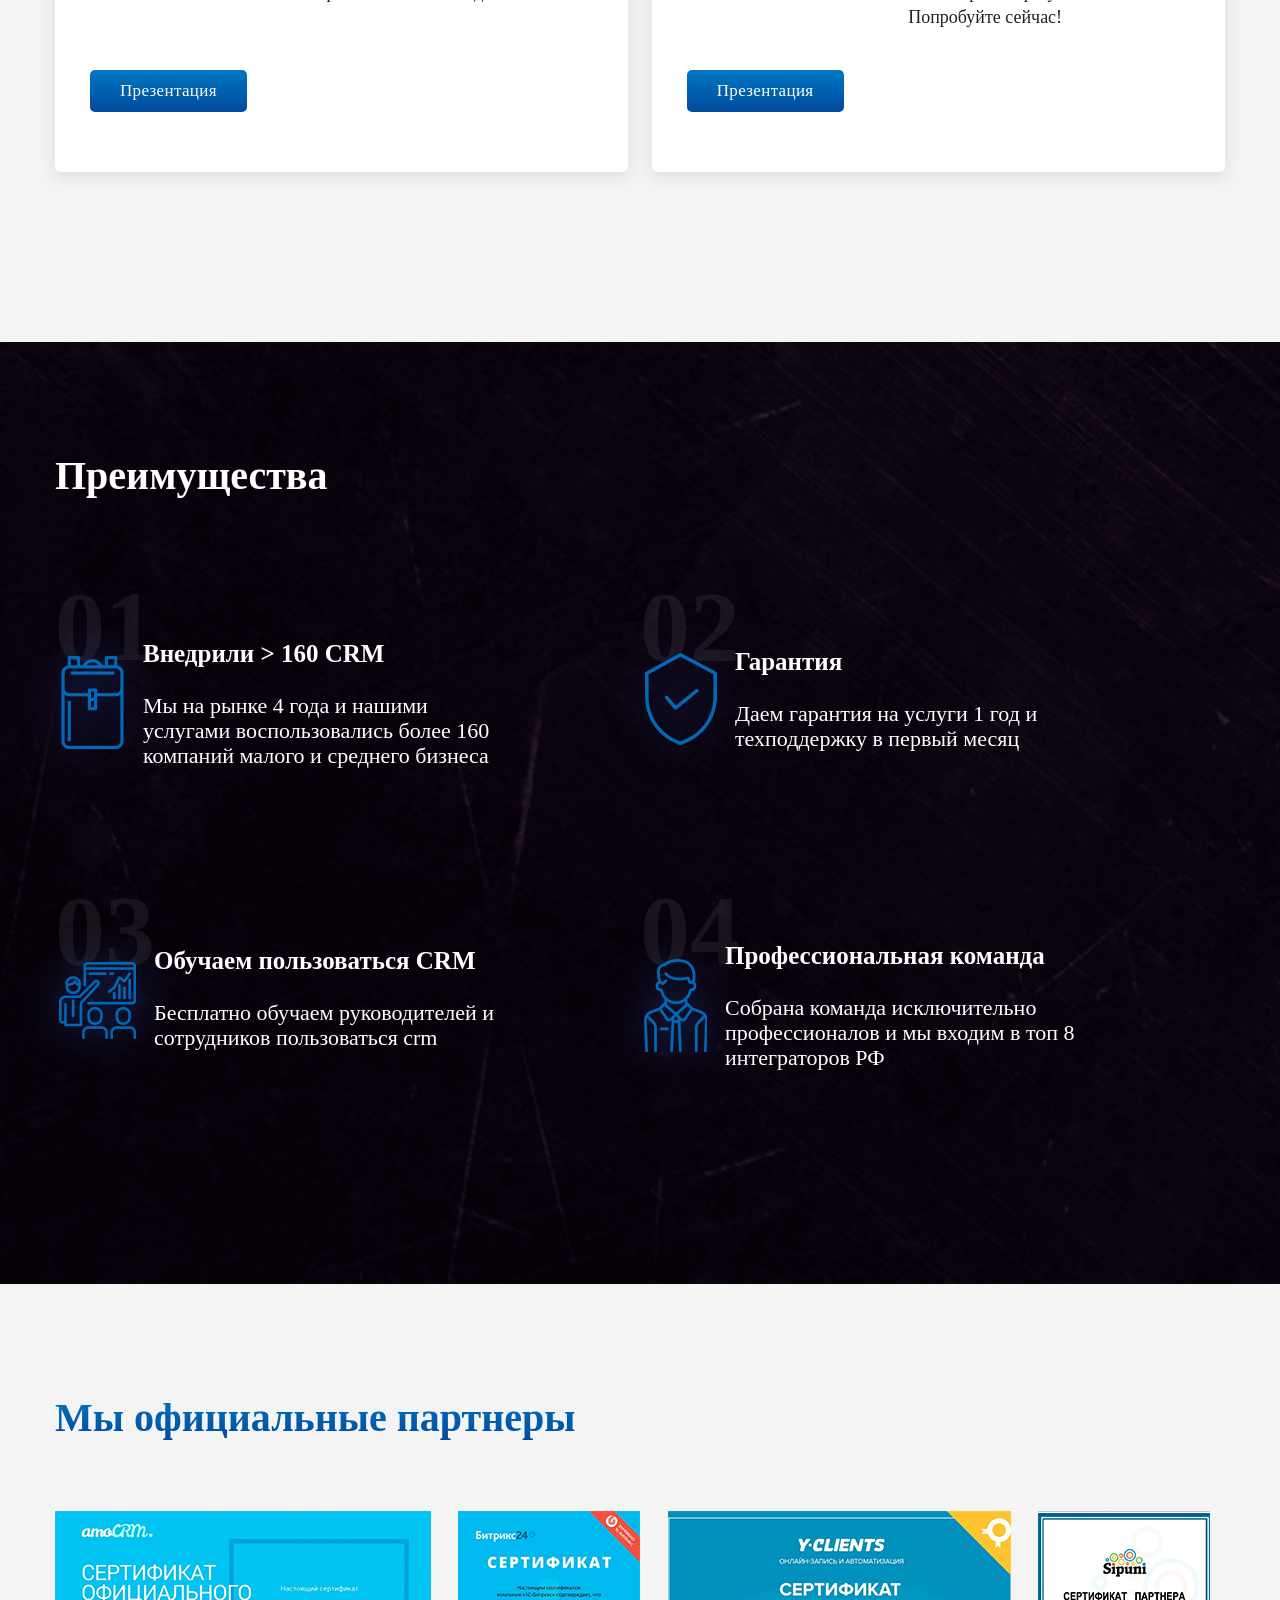
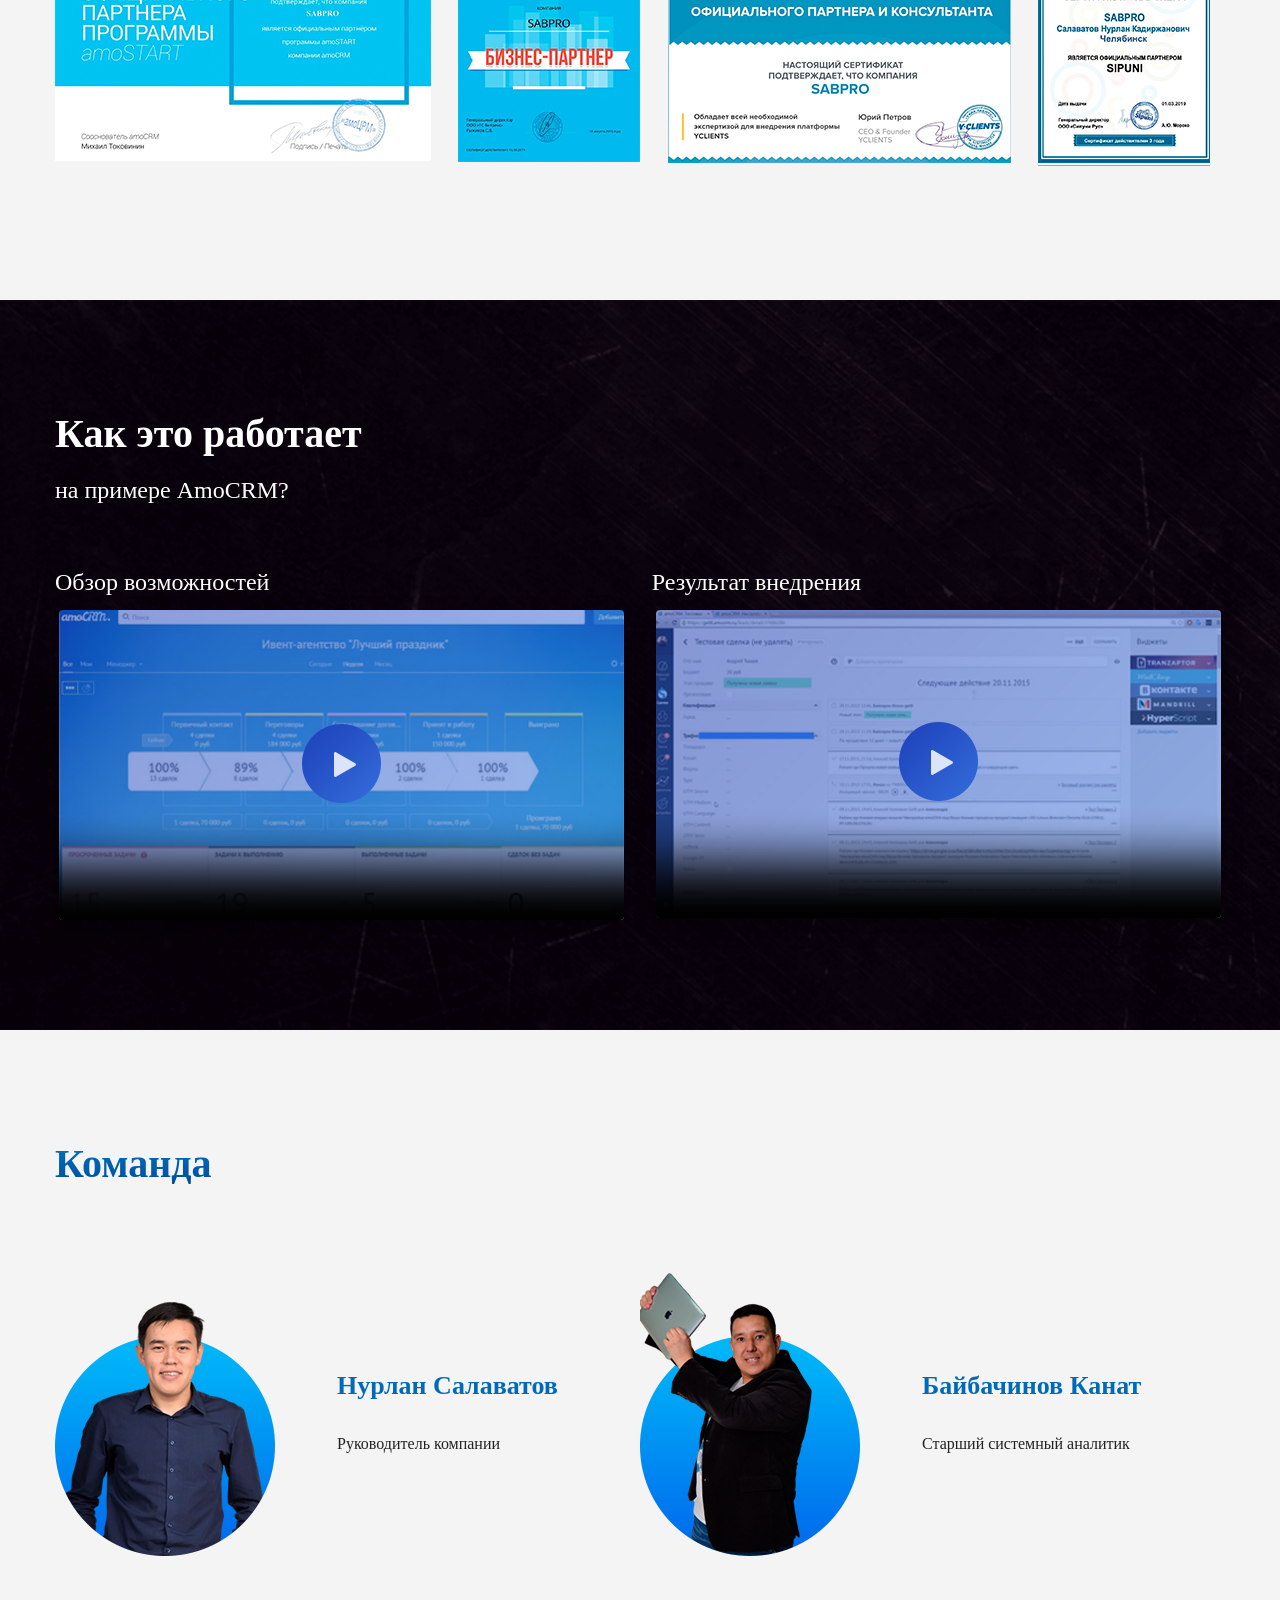
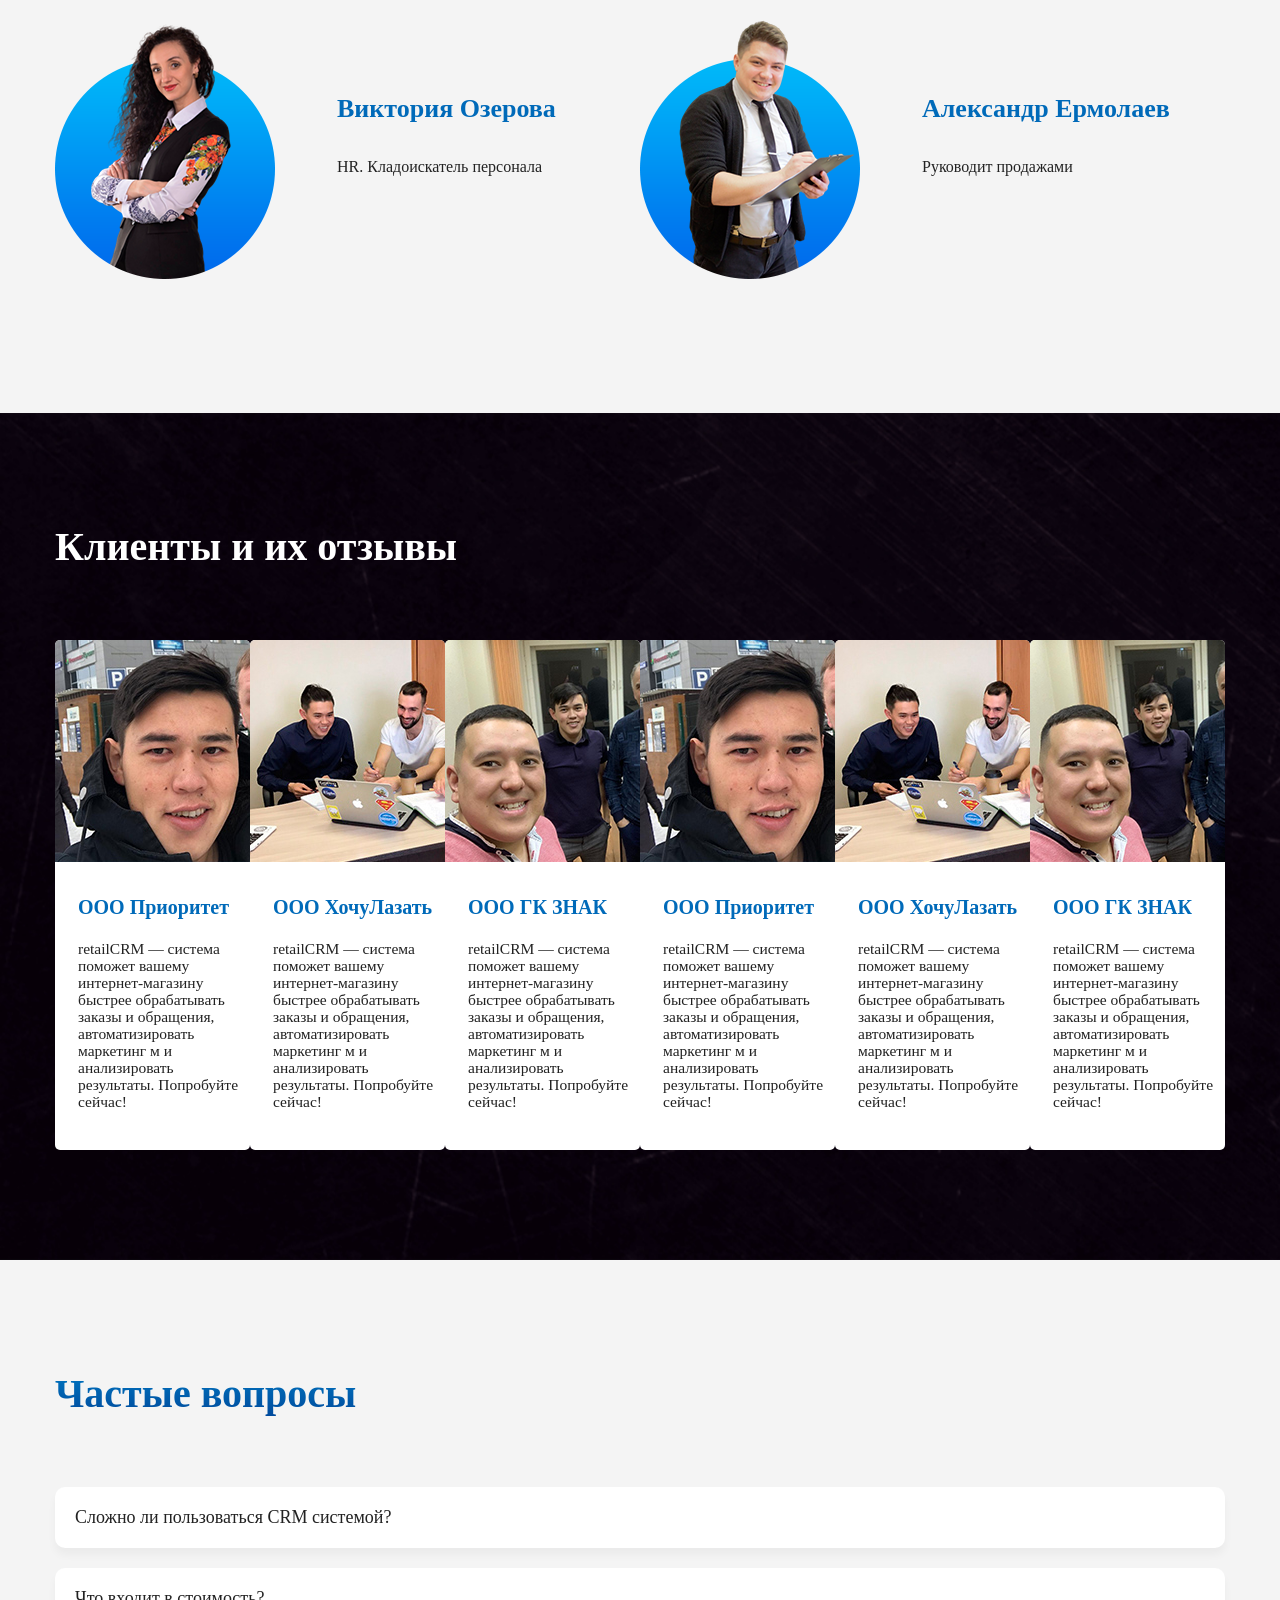
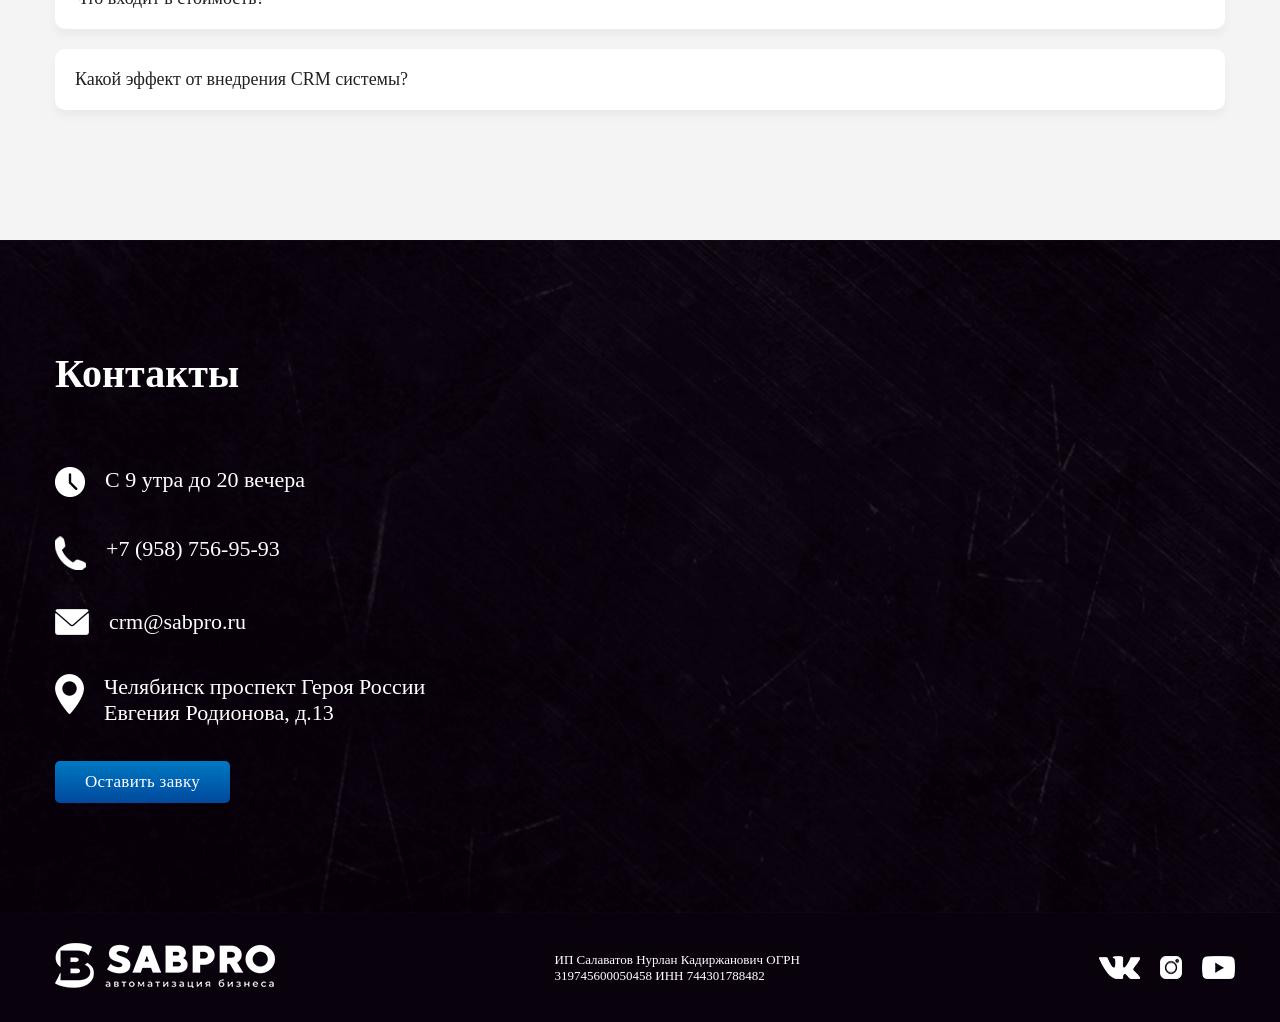
==== commit e24d7255: "www" ====
--- a/index.html
+++ b/index.html
@@ -3,56 +3,50 @@
 <head>
   <meta charset="UTF-8">
   <meta name="viewport" content="width=device-width, initial-scale=1.0">
-  <title>Photographer</title>
-  <link rel="stylesheet" href="css/slick.css">
+  <title>Внедрение CRM</title>
+  <link rel="stylesheet" href="fontawesome-free-5.13.0-web/css/all.min.css">
+  <link rel="stylesheet" href="css/owl.carousel.min.css">
+  <link rel="stylesheet" href="css/owl.theme.default.min.css">
   <link rel="stylesheet" href="css/style.css">
-  <link rel="stylesheet" href="css/modal.css">
 </head>
 <body>
   <header class="header">
     <div class="container">
       <div class="navbar">
-        <div class="navbar__logo">ELDAR<br><span>G I R F</span></div>
-        <div class="navbar__social">
-          <div class="navbar__social_item">
-            <img src="img/header/whatsapp.png" alt="whatsapp">
-          </div>
-          <div class="navbar__social_item">
-            <a href="https://www.instagram.com/eldargirf.photo/">
-              <img src="img/header/instagram.png" alt="instagram">
-            </a>
-          </div>
-          <div class="navbar__social_item">
-            <a href="https://vk.com/pheldargirf">
-              <img src="img/header/vk.png" alt="vk">
-            </a>
-          </div>
+        <div class="logo navbar__logo">
+          <img src="img/header/logo.png" alt="logo">
+        </div>
+        <nav>
+          <ul class="navbar__navigation">
+            <li>Услуги</li>
+            <li>Примеры</li>
+            <li>Вопросы</li>
+            <li>Контакты</li>
+          </ul>
+        </nav>
+        <div class="navbar__mobile">
+          <a class="navbar__phone" href="tel:+78002006819">
+            <i class="fa fa-phone fa-rotate-90 faphone" aria-hidden="true"></i>
+            <span>+7</span> 800 200 68 19
+          </a>
         </div>
       </div>
       <div class="hero">
         <div class="hero-content">
           <div class="hero-content__offer">
-            <div class="hero-content__offer_title">Запишись на фотосессию и получи три бесплатных фото</div>
-            <div class="hero-content__offer_subtitle">При записи от трех часов, один час беплатно</div>
-          </div>
-          <div class="hero-content__advantages">
-            <div class="hero-content__advantages_item">
-              <img src="img/header/money.png" alt="">
-              <div class="hero-advantage__text"><p>от 1500руб/час</p></div>
-            </div>
-            <div class="hero-content__advantages_item">
-              <img src="img/header/girl.png" alt="">
-              <div class="hero-advantage__text"><p>Десятки счастливых клиентов</p></div>
-            </div>
-          </div>
-          <button class="button hero-button" id="button">Записаться на фотосессию</button>
-        </div>
-        <div class="hero__img">
-          <img src="img/header/photographer.png" alt="photographer" class="hero__img__photographer">
-        </div>
-      </div>
-      <div class="transition-clouds-bottom">
-        <img src="img/header/clouds.png" alt="clouds">
+            <h1 class="hero-content__offer_title">Подберем и <span>внедрим CRM</span> систему, как это сделали для 160 компаний и <span>увеличим продажи на 30%</span> уже в первый месяц</h1>
+            <div class="hero-content__offer_subtitle">Бесплатно обучим сотрудников пользоваться CRM системой и дадим чек-лист с рекомендацими от  наших клиентов</div>
+          </div>
+          <div class="hero-content__video">
+            <div class="hero-content__video_button">
+              <img src="img/header/play.png" alt="play">
+            </div>
+            <div class="hero-content__video_text">3 способа внедрить CRM и увеличить продажи</div>
+          </div>
+          <div class="hero-content__button">
+            <button class="hero__button button" id="button">Получить консультацию</button>
+          </div>
+        </div>
       </div>
     </div>
   </header>
@@ -60,162 +54,272 @@
 
 
 
-
-  <section class="portfolio">
-    <div class="container">
-      <h2 class="section__title">Мое портфолио</h2>
-      <div class="portfolio__blocks">
-        <div class="portfolio__blocks_item">
-          <div class="portfolio__foto">
-            <div class="portfolio__foto_img portfolio__foto_img-1">
-              <img src="img/portfolio/individual/individual.jpg" alt="">
-              <img src="img/portfolio/individual/individual2.jpg" alt="">
-              <img src="img/portfolio/individual/individual3.jpg" alt="">
-              <img src="img/portfolio/individual/individual4.jpg" alt="">
-              <img src="img/portfolio/individual/individual5.jpg" alt="">
-              <img src="img/portfolio/individual/individual6.jpg" alt="">
-            </div>
-            <div class="arrows portfolio__arrows">
-              <div class="arrows__left-1"><img src="img/portfolio/back-arrow.png" alt=""></div>
-              <div class="arrows__right-1"><img src="img/portfolio/next-arrow.png" alt=""></div>
-            </div>
-          </div>
-          <div class="portfolio__content">
-            <div class="portfolio__content_title">Индивидуальная фотосъемка</div>
-            <div class="portfolio__content_subtitle">2000 руб/час</div>
-          </div>
-        </div>
-        <div class="portfolio__blocks_item">
-          <div class="portfolio__foto">
-            <div class="portfolio__foto_img portfolio__foto_img-2">
-              <img src="img/portfolio/love_story/love_story.jpg" alt="">
-              <img src="img/portfolio/love_story/love_story1.jpg" alt="">
-            </div>
-            <div class="arrows portfolio__arrows ">
-              <div class="arrows__left-2"><img src="img/portfolio/back-arrow.png" alt=""></div>
-              <div class="arrows__right-2"><img src="img/portfolio/next-arrow.png" alt=""></div>
-            </div>
-          </div>
-          <div class="portfolio__content">
-            <div class="portfolio__content_title">Love story</div>
-            <div class="portfolio__content_subtitle">2000 руб/час</div>
-          </div>
-        </div>
-        <div class="portfolio__blocks_item">
-          <div class="portfolio__foto">
-            <div class="portfolio__foto_img portfolio__foto_img-3">
-              <img src="img/portfolio/events/events.jpg" alt="">
-              <img src="img/portfolio/events/events1.jpg" alt="">
-              <img src="img/portfolio/events/events2.jpg" alt="">
-            </div>
-            <div class="arrows portfolio__arrows ">
-              <div class="arrows__left-3"><img src="img/portfolio/back-arrow.png" alt=""></div>
-              <div class="arrows__right-3"><img src="img/portfolio/next-arrow.png" alt=""></div>
-            </div>
-          </div>
-          <div class="portfolio__content">
-            <div class="portfolio__content_title">Мероприятия</div>
-            <div class="portfolio__content_subtitle">1500 руб/час</div>
-          </div>
-        </div>
-        <div class="portfolio__blocks_item">
-          <div class="portfolio__foto">
-            <div class="portfolio__foto_img portfolio__foto_img-4">
-              <img src="img/portfolio/children/children.jpg" alt="">
-              <img src="img/portfolio/children/children2.jpg" alt="">
-              <img src="img/portfolio/children/children3.jpg" alt="">
-            </div>
-            <div class="arrows portfolio__arrows ">
-              <div class="arrows__left-4"><img src="img/portfolio/back-arrow.png" alt=""></div>
-              <div class="arrows__right-4"><img src="img/portfolio/next-arrow.png" alt=""></div>
-            </div>
-          </div>
-          <div class="portfolio__content">
-            <div class="portfolio__content_title">Детская фотосессия</div>
-            <div class="portfolio__content_subtitle">2000 руб/час</div>
-          </div>
-        </div>
-        <div class="portfolio__blocks_item">
-          <div class="portfolio__foto">
-            <div class="portfolio__foto_img portfolio__foto_img-5">
-              <img src="img/portfolio/object/object.jpg" alt="">
-              <img src="img/portfolio/object/object1.jpg" alt="">
-              <img src="img/portfolio/object/object2.jpg" alt="">
-            </div>
-            <div class="arrows portfolio__arrows ">
-              <div class="arrows__left-5"><img src="img/portfolio/back-arrow.png" alt=""></div>
-              <div class="arrows__right-5"><img src="img/portfolio/next-arrow.png" alt=""></div>
-            </div>
-          </div>
-          <div class="portfolio__content">
-            <div class="portfolio__content_title">Предметная фотосессия</div>
-            <div class="portfolio__content_subtitle">1500 руб/час</div>
-          </div>
-        </div>
-      </div>
-    </div>
-  </section>
+  <section class="services">
+    <div class="container">
+      <h2 class="section__title services__title">Услуги</h2>
+      <div class="services__wrap">
+        <div class="services__block">
+          <div class="services__content">
+            <div class="services__left">
+              <div class="services__img"><img src="img/services/amo.png" alt="amo"></div>
+              <div class="services__subtitle">Для отдела продаж</div>
+            </div>
+            <p class="services__text">
+              По статистике, компании, 
+              не использующие CRM, 
+              теряют до 50% потенциальных 
+              продаж. 
+              Попробуйте amoCRM – начните 
+              продавать больше уже сейчас!
+            </p>
+          </div>
+          <div class="services__buttons">
+            <button class="button button-presentation">Презентация</button>
+            <button class="button button-check-list">Чек-лист по внедрению</button>
+          </div>
+        </div>
+        <div class="services__block">
+          <div class="services__content">
+            <div class="services__left">
+              <div class="services__img"><img src="img/services/bitrix.png" alt="bitrix"></div>
+              <div class="services__subtitle">Автоматизации всей компании</div>
+            </div>
+            <p class="services__text">
+              Управление бизнесом онлайн - 
+              все в одном месте: офис, 
+              задачи и проекты, контакт-
+              центр, сайты и магазины. 
+              Освободите свое время прямо 
+              сейчас!
+            </p>
+          </div>
+          <div class="services__buttons">
+            <button class="button button-presentation">Презентация</button>
+            <button class="button button-check-list">Чек-лист по внедрению</button>
+          </div>
+        </div>
+        <div class="services__block">
+          <div class="services__content">
+            <div class="services__left">
+              <div class="services__img"><img src="img/services/y.png" alt="yclients"></div>
+              <div class="services__subtitle">Решение отраслевое</div>
+            </div>
+            <p class="services__text">
+              Сервис онлайн-записи 
+              и платформа автоматизации 
+              для сферы услуг: автоматизация 
+              оналйн кассы, складской учет 
+              и удобный расчет заработной 
+              платы в одном месте!
+            </p>
+          </div>
+          <div class="services__buttons">
+            <button class="button button-presentation">Презентация</button>
+          </div>
+        </div>
+        <div class="services__block">
+          <div class="services__content">
+            <div class="services__left">
+              <div class="services__img"><img src="img/services/retail.png" alt="retail"></div>
+              <div class="services__subtitle">Для интернет торговли</div>
+            </div>
+            <p class="services__text">
+              Поможет вашему интернет-
+              магазину быстрее обрабатывать 
+              заказы и обращения, 
+              автоматизировать маркетинг 
+              и анализировать результаты. 
+              Попробуйте сейчас!
+            </p>
+          </div>
+          <div class="services__buttons">
+            <button class="button button-presentation">Презентация</button>
+          </div>
+        </div>
+      </div>
+    </div>
+  </section>
+
+
+
+
 
 
 
 
 
   <section class="advantages">
-    <div class="transition-clouds-top">
-      <img src="img/advantages/clouds-top.png" alt="clouds">
-    </div>
-    <div class="container">
-      <h2 class="section__title">Почему мне доверяют</h2>
+    <div class="container">
+      <h2 class="section__title advantages__title">Преимущества</h2>
       <div class="advantages__wrap">
         <div class="advantages__block">
-          <img src="img/advantages/advantages1.png" alt="">
-          <div class="text">Я фотогрофирую уже более трех лет,и за это время научился понимать чтонужно клиентам</div>
+          <div class="advantages__number">01</div>
+          <div class="advantages__box">
+            <img src="img/advantages/backpack.png" alt="" class="advantages__img">
+            <div class="advantages__content">
+              <div class="advantages__subtitle">Внедрили > 160 CRM</div>
+              <div class="advantages__text">
+                Мы на рынке 4 года и нашими
+                услугами воспользовались 
+                более 160 компаний малого 
+                и среднего бизнеса
+              </div>
+            </div>
+          </div>
         </div>
         <div class="advantages__block">
-          <img src="img/advantages/advantages2.png" alt="">
-          <div class="text">На моем счету уже десятки довольных клиентов</div>
+          <div class="advantages__number">02</div>
+          <div class="advantages__box">
+            <img src="img/advantages/shield.png" alt="" class="advantages__img">
+            <div class="advantages__content">
+              <div class="advantages__subtitle">Гарантия</div>
+              <div class="advantages__text">
+                Даем гарантия на услуги 1 год 
+                и техподдержку в первый месяц
+              </div>
+            </div>
+          </div>
         </div>
         <div class="advantages__block">
-          <img src="img/advantages/advantages3.png" alt="">
-          <div class="text">Мои фото не чуть не уступают тем, которые сделаны в профессональной фото-студии, но стоят в несколько раз дешевле</div>
+          <div class="advantages__number">03</div>
+          <div class="advantages__box">
+            <img src="img/advantages/work.png" alt="" class="advantages__img">
+            <div class="advantages__content">
+              <div class="advantages__subtitle">Обучаем пользоваться CRM</div>
+              <div class="advantages__text">
+                Бесплатно обучаем руководителей
+                и сотрудников пользоваться crm
+              </div>
+            </div>
+          </div>
         </div>
         <div class="advantages__block">
-          <img src="img/advantages/advantages4.png" alt="">
-          <div class="text">Помогу с выбором одежды, "как встать", если нужно подскажу визажиста и парикмахера. Совместно выберем локацию</div>
-        </div>
-      </div>
-    </div>
-    <div class="transition-clouds-bottom">
-      <img src="img/header/clouds.png" alt="clouds">
-    </div>
-  </section>
-
-
-
-
-  <section class="about-me">
-    <div class="container">
-      <h2 class="section__title">Коротко обо мне</h2>
-      <div class="about-me__wrap">
-        <div class="about-me__text">
-          <p>
-            Меня зовут Эльдар Гирфанов, я предлагаю 
-            услуги фотографа в Челябинске и Копейске.
-            До того как я взял в руки фотик, я очень 
-            любил фотографировать на телефон 
-            природные пейзажи и людей.
-            После, я случайно попал на фотосессию 
-            к одному замечательному фотографу и тогда 
-            у меня появился более профессиональный 
-            интерес к фото и я стал посвящать этому все 
-            свое время.
-            Каждое фото для меня – это всегда новые 
-            образы со своим характером, настроением 
-            и атмосферой. 
-          </p>
-        </div>
-        <div class="about-me__img">
-          <img src="img/about-me/me.png" alt="me">
+          <div class="advantages__number">04</div>
+          <div class="advantages__box">
+            <img src="img/advantages/man.png" alt="" class="advantages__img">
+            <div class="advantages__content">
+              <div class="advantages__subtitle">Профессиональная команда</div>
+              <div class="advantages__text">
+                Собрана команда исключительно
+                профессионалов и мы входим 
+                в топ 8 интеграторов РФ
+              </div>
+            </div>
+          </div>
+        </div>
+      </div>
+    </div>
+  </section>
+
+
+
+
+  <section class="documents">
+    <div class="container">
+      <h2 class="section__title documents__title">Мы официальные партнеры</h2>
+      <div class="documents__wrap">
+        <div class="documents__item"><img src="img/documents/amo.jpg" alt="amo"></div>
+        <div class="documents__item"><img src="img/documents/bitrix.jpg" alt="bitrix"></div>
+        <div class="documents__item"><img src="img/documents/yclients.jpg" alt="yclients"></div>
+        <div class="documents__item"><img src="img/documents/sipuni.jpg" alt="sipuni"></div>
+      </div>
+    </div>
+  </section>
+
+
+
+
+  <section class="examples">
+    <div class="container">
+      <h2 class="section__title">Как это работает</h2>
+      <div class="examples__subtitle">на примере AmoCRM?</div>
+      <div class="video__wrap">
+        <div class="video__box">
+          <div class="video__title">Обзор возможностей</div>
+          <div class="video-1">
+            <div class="video-wrapper">
+              <div class="video-container" id="video-container">
+                <video controls id="video" preload="metadata" poster="/img/examples/poster-1.jpg">
+                  <source src="video/demonstration.mp4" type="video/mp4">
+                </video>
+            
+                <div class="play-button-wrapper">
+                  <div title="Play video" class="play-gif" id="circle-play-b">
+                    <img src="img/examples/video-button.png" alt="play">
+                      <path d="M40 0a40 40 0 1040 40A40 40 0 0040 0zM26 61.56V18.44L64 40z" />
+                    </svg>
+                  </div>
+                </div>
+              </div>
+            </div>
+          </div>
+        </div>
+        <div class="video__box">
+          <div class="video__title">Результат внедрения</div>
+          <div class="video">
+            <div class="video-wrapper">
+              <div class="video-container" id="video-container">
+                <video controls id="video" preload="metadata" poster="/img/examples/poster-2.jpg">
+                  <source src="video/review.mp4" type="video/mp4">
+                </video>
+            
+                <div class="play-button-wrapper">
+                  <div title="Play video" class="play-gif" id="circle-play-b">
+                    <img src="img/examples/video-button2.png" alt="play">
+                      <path d="M40 0a40 40 0 1040 40A40 40 0 0040 0zM26 61.56V18.44L64 40z" />
+                    </svg>
+                  </div>
+                </div>
+              </div>
+            </div>
+          </div>
+        </div>
+      </div>
+    </div>
+  </section>
+
+
+
+
+  <section class="team">
+    <div class="container">
+      <h2 class="section__title team__title">Команда</h2>
+      <div class="team__wrap">
+        <div class="team__block">
+          <div class="team__img">
+            <img src="img/team/nurlan.png" alt="person">
+          </div>
+          <div class="team__content">
+            <div class="team__subtitle">Нурлан Салаватов</div>
+            <div class="team__text">Руководитель компании</div>
+          </div>
+        </div>
+        <div class="team__block">
+          <div class="team__img">
+            <img src="img/team/kanat.png" alt="person">
+          </div>
+          <div class="team__content">
+            <div class="team__subtitle">Байбачинов Канат</div>
+            <div class="team__text">Старший системный аналитик</div>
+          </div>
+        </div>
+        <div class="team__block">
+          <div class="team__img">
+            <img src="img/team/victoria.png" alt="person">
+          </div>
+          <div class="team__content">
+            <div class="team__subtitle">Виктория Озерова</div>
+            <div class="team__text">HR. Кладоискатель персонала</div>
+          </div>
+        </div>
+        <div class="team__block">
+          <div class="team__img">
+            <img src="img/team/alexandr.png" alt="person">
+          </div>
+          <div class="team__content">
+            <div class="team__subtitle">Александр Ермолаев</div>
+            <div class="team__text">Руководит продажами</div>
+          </div>
         </div>
       </div>
     </div>
@@ -225,168 +329,240 @@
 
 
   <section class="reviews">
-    <div class="transition-clouds-top">
-      <img src="img/advantages/clouds-top.png" alt="clouds">
-    </div>
-    <div class="container">
-      <h2 class="section__title">Отзывы</h2>
-      <div class="reviews__wrap">
+    <div class="container">
+      <h2 class="section__title reviews__title">Клиенты и их отзывы</h2>
+      <div class="reviews__wrap owl-carousel">
         <div class="reviews__block">
+          <img src="img/reviews/prioritet.jpg" alt="" class="reviews__img">
           <div class="reviews__content">
-            <div class="reviews__title">Анна</div>
-            <div class="reviews__text">Эльдар, ты просто большой молодец, а твои фотографии и идеи просто восхитительны. Спасибо большое за такую интересную прогулку и волшебные снимки</div>
-            <div class="reviews__img"><img src="img/reviews/anna.png" alt=""></div>
+            <div class="reviews__subtitle">ООО Приоритет</div>
+            <div class="reviews__text">
+              retailCRM — система поможет 
+              вашему интернет-магазину быстрее 
+              обрабатывать заказы и обращения, 
+              автоматизировать маркетинг 
+              м и анализировать результаты. 
+              Попробуйте сейчас!
+            </div>
           </div>
         </div>
         <div class="reviews__block">
+          <img src="img/reviews/want.jpg" alt="" class="reviews__img">
           <div class="reviews__content">
-            <div class="reviews__title">Наталья</div>
-            <div class="reviews__text">Знаешь, у нас с тобой было две фотосессии и с каждым разом мне все больше нравится быть на съемочной площадке. Потому что, это не просто хорошая твоя работа как фотографа, это невероятные эмоции  легкости, веселья и кайфа</div>
-            <div class="reviews__img"><img src="img/reviews/natali.png" alt=""></div>            
-          </div>          
+            <div class="reviews__subtitle">ООО ХочуЛазать</div>
+            <div class="reviews__text">
+              retailCRM — система поможет 
+              вашему интернет-магазину быстрее 
+              обрабатывать заказы и обращения, 
+              автоматизировать маркетинг 
+              м и анализировать результаты. 
+              Попробуйте сейчас!
+            </div>
+          </div>
         </div>
         <div class="reviews__block">
+          <img src="img/reviews/znak.png" alt="" class="reviews__img">
           <div class="reviews__content">
-            <div class="reviews__title">Диана</div>
-            <div class="reviews__text">Хочу сказать огромное спасибо . Не смотря на твой юный возраст, ты умеешь видеть картину целиком и создавать ее. Очень легко было с тобой работать а  фотки просто огонь. Пожелаю тебе дальнейшего развития и много клиентов</div>
-            <div class="reviews__img"><img src="img/reviews/diana.png" alt=""></div>            
-          </div>          
+            <div class="reviews__subtitle">ООО ГК ЗНАК</div>
+            <div class="reviews__text">
+              retailCRM — система поможет 
+              вашему интернет-магазину быстрее 
+              обрабатывать заказы и обращения, 
+              автоматизировать маркетинг 
+              м и анализировать результаты. 
+              Попробуйте сейчас!
+            </div>
+          </div>
         </div>
         <div class="reviews__block">
+          <img src="img/reviews/prioritet.jpg" alt="" class="reviews__img">
           <div class="reviews__content">
-            <div class="reviews__title">Владимир</div>
-            <div class="reviews__text">Выражаю огромную  благодарность за то, что ты делаешь! За то, что делаешь невероятно красивые фото. Эльдар не только делает красивые фото, но и умеет поддержать интересную беседу во время съемки</div>
-            <div class="reviews__img"><img src="img/reviews/vladimir.png" alt=""></div>            
-          </div>          
-        </div>
-      </div>
-    </div>
-    <div class="transition-clouds-bottom">
-      <img src="img/header/clouds.png" alt="clouds">
-    </div>
-  </section>
+            <div class="reviews__subtitle">ООО Приоритет</div>
+            <div class="reviews__text">
+              retailCRM — система поможет 
+              вашему интернет-магазину быстрее 
+              обрабатывать заказы и обращения, 
+              автоматизировать маркетинг 
+              м и анализировать результаты. 
+              Попробуйте сейчас!
+            </div>
+          </div>
+        </div>
+        <div class="reviews__block">
+          <img src="img/reviews/want.jpg" alt="" class="reviews__img">
+          <div class="reviews__content">
+            <div class="reviews__subtitle">ООО ХочуЛазать</div>
+            <div class="reviews__text">
+              retailCRM — система поможет 
+              вашему интернет-магазину быстрее 
+              обрабатывать заказы и обращения, 
+              автоматизировать маркетинг 
+              м и анализировать результаты. 
+              Попробуйте сейчас!
+            </div>
+          </div>
+        </div>
+        <div class="reviews__block">
+          <img src="img/reviews/znak.png" alt="" class="reviews__img">
+          <div class="reviews__content">
+            <div class="reviews__subtitle">ООО ГК ЗНАК</div>
+            <div class="reviews__text">
+              retailCRM — система поможет 
+              вашему интернет-магазину быстрее 
+              обрабатывать заказы и обращения, 
+              автоматизировать маркетинг 
+              м и анализировать результаты. 
+              Попробуйте сейчас!
+            </div>
+          </div>
+        </div>        
+      </div>
+    </div>
+  </section>
+
 
 
 
 
   <section class="questions">
     <div class="container">
-      <h2 class="section__title">Частые вопросы</h2>
-      <div class="accordion">
-        <label for="c1" class="questions__title">Что если я стесняюсь позировать?</label>
-        <input type="radio" name="accordion" id="c1" class="accordion">
-        <p class="questions__answer">Что если я стесняюсь позировать?</p>
-      
-        <label for="c2" class="questions__title">Нет образа и одежды</label>
-        <input type="radio" name="accordion" id="c2" class="accordion">
-        <p class="questions__answer">Нет образа и одежды</p>
-      
-        <label for="c3" class="questions__title">Я не фотогеничен(на)</label>
-        <input type="radio" name="accordion" id="c3" class="accordion">
-        <p class="questions__answer">Я не фотогеничен(на)</p>        
-
-        <label for="c4" class="questions__title">Будут ли дополнительные расходы?</label>
-        <input type="radio" name="accordion" id="c4" class="accordion">
-        <p class="questions__answer">Будут ли дополнительные расходы?</p>
-     
-      </div>
-    </div>
-  </section>
-
-
-
-
+      <h2 class="section__title questions__title">Частые вопросы</h2>
+      <div class="questions__wrap">
+        <div class="accordions">
+          <div class="accordion-item">
+            <div class="accordion-title" data-tab="item1">
+              <h2>Сложно ли пользоваться CRM системой?<i class="fas fa-chevron-down"></i></h2>
+            </div>
+            <div class="accordion-content" id="item1">
+              <p>
+                Lorem ipsum dolor sit amet, consectetuer adipiscing elit, sed diam nonummy nibh euismod tincidunt ut laoreet dolore magna aliquam erat volutpat. Ut wisi enim ad minim veniam, quis nostrud exerci tation ullamcorper suscipit lobortis nisl ut aliquip ex ea commodo consequat.
+              </p>
+            </div>
+          </div>
+        
+          <div class="accordion-item">
+            <div class="accordion-title" data-tab="item2">
+              <h2>Что входит в стоимость?<i class="fas fa-chevron-down"></i></h2>
+            </div>
+            <div class="accordion-content" id="item2">
+              <p>
+                Lorem ipsum dolor sit amet, consectetuer adipiscing elit, sed diam nonummy nibh euismod tincidunt ut laoreet dolore magna aliquam erat volutpat. Ut wisi enim ad minim veniam, quis nostrud exerci tation ullamcorper suscipit lobortis nisl ut aliquip ex ea commodo consequat.
+              </p>
+            </div>
+          </div>
+        
+          <div class="accordion-item">
+            <div class="accordion-title" data-tab="item3">
+              <h2>Какой эффект от внедрения CRM системы?<i class="fas fa-chevron-down"></i></h2>
+            </div>
+            <div class="accordion-content" id="item3">
+              <p>
+                Lorem ipsum dolor sit amet, consectetuer adipiscing elit, sed diam nonummy nibh euismod tincidunt ut laoreet dolore magna aliquam erat volutpat. Ut wisi enim ad minim veniam, quis nostrud exerci tation ullamcorper suscipit lobortis nisl ut aliquip ex ea commodo consequat.
+              </p>
+            </div>
+          </div>
+        </div>
+      </div>
+    </div>
+  </section>
+
+
+
+
+  
   <section class="contacts">
-    <div class="transition-clouds-top">
-      <img src="img/advantages/clouds-top.png" alt="clouds">
-    </div>
-    <div class="container">
-      <h2 class="section__title">Мои контакты</h2>
+    <div class="container">
+      <h2 class="section__title contacts__title">Контакты</h2>
       <div class="contacts__wrap">
-        <div class="contacts__block">
-          <div class="contacts__img"><img src="img/contacts/phone.png" alt=""></div>
-          <div class="contacts__text">
-            <a href="">+7 (912) 084-72-25</a>
-          </div>
-        </div>
-        <div class="contacts__block">
-          <div class="contacts__img"><img class="contacts__email" src="img/contacts/email.png" alt=""></div>
-          <div class="contacts__text">
-            <a href="">eldargirg@gmail.com</a>
-          </div>
-        </div>
-        <div class="contacts__block">
-          <div class="contacts__img"><img src="img/contacts/instagram.png" alt=""></div>
-          <div class="contacts__text">
-            <a href="https://www.instagram.com/eldargirf.photo/">instagram.com/eldar</a>
-          </div>
-        </div>
-        <div class="contacts__block">
-          <div class="contacts__img"><img src="img/contacts/vk.png" alt=""></div>
-          <div class="contacts__text">
-            <a href="https://vk.com/pheldargirf">vk.com/eldar</a>
-          </div>
-        </div>
-        <div class="contacts__background">
-          <img src="img/contacts/phone-bg.png" alt="">
-        </div>
-      </div>
-    </div>
-  </section>
+        <div class="contacts__item">
+          <div class="contacts__img">
+            <img src="img/contacts/clock.png" alt="">
+          </div>
+          <div class="contacts__text">С 9 утра до 20 вечера</div>
+        </div>
+        <div class="contacts__item">
+          <div class="contacts__img">
+            <img src="img/contacts/phone.png" alt="">
+          </div>
+          <div class="contacts__text">+7 (958) 756-95-93</div>
+        </div>
+        <div class="contacts__item">
+          <div class="contacts__img">
+            <img src="img/contacts/e-mail.png" alt="">
+          </div>
+          <div class="contacts__text">crm@sabpro.ru</div>
+        </div>
+        <div class="contacts__item">
+          <div class="contacts__img">
+            <img src="img/contacts/map.png" alt="">
+          </div>
+          <div class="contacts__text">Челябинск проспект Героя России Евгения Родионова, д.13</div>
+        </div>
+      </div>
+      <button class="button contacts__button">Оставить завку</button>
+    </div>
+    <div class="map">
+      <script type="text/javascript" charset="utf-8" async src="https://api-maps.yandex.ru/services/constructor/1.0/js/?um=constructor%3A3efb29fba22255cde9dd33be3f6fd28be08663036846a5f33e53a1cd802fe3b4&amp;width=100%25&amp;height=675&amp;lang=ru_RU&amp;scroll=true"></script>
+    </div>
+  </section>
+
+
+
+
+
+  <footer class="footer">
+    <div class="container">
+      <div class="footer__wrap">
+        <div class="logo footer__logo">
+          <img src="img/footer/logo.png" alt="logo">
+        </div>
+        <div class="ip">
+          ИП Салаватов Нурлан Кадиржанович
+          ОГРН 319745600050458 ИНН 744301788482</div>
+        <div class="social">
+          <img class="social__item" src="img/footer/vk.png" alt="vk">
+          <img class="social__item" src="img/footer/instagram.png" alt="instagram">
+          <img class="social__item" src="img/footer/youtube.png" alt="youtube">
+        </div>
+      </div>
+    </div>
+  </footer>
 
 
 
 
   <div class="modal" id="modal">
     <div class="modal-dialog">
-      <button class="modal-dialog__close" id="close"></button>
-      <div class="modal-dialog__title">Заполните данные</div>
-      <form action="mail.php" method="POST">
-        <input type="text" class="modal-dialog__input" name="name" placeholder="Ваше имя">
-        <input type="tell" class="modal-dialog__input" name="phone" placeholder="Ваш телефон">
-        <button type="submit" class="button maodal-dialog__button">Отправить</button>
-        <div class="form__policyy">
-          <input id="radio-12" type="checkbox" class="form__radio" checked disabled>
-          <label for="radio-12" class="form__radio-label">
-            <p class="form__policy-text">Я принимаю условия <a id="polinicy_questions__button">передачи информации</a></p>
-          </label>
-        </div>
+      <button class="modal-dialog__close" id="close">
+        <img src="img/modal/cross.png " alt="cross">
+      </button>
+      <h4 class="modal-dialog__title">Заполните форму</h4>
+      <div class="modal-dialog__text">Мы свяжемся с Вами в течении 5 минут</div>
+      <form action="" class="modal-dialog__form">
+        <input type="text" placeholder="Ваше имя" class="modal-dialog__input">
+        <input type="phone" placeholder="Ваш телефон" class="modal-dialog__input">
+        <button type="submit" class="modal-dialog__button">Отправить</button>
       </form>
-    </div> 
+    </div>
   </div>
 
-
-
-
-
-  <div class="modal4" id="modal4">
-    <div class="modal-dialog4">
-      <button class="modal-dialog__close4" id="close4"></button>
-      <div class="popup-policy">
-        <div class="popup__content">
-          <div class="title_m title_blue-2 popup__title"><b>Политика конфиденциальности</b></div>
-          <div class="popup-policy__text">
-            <p>Данная Политика конфиденциальности применима к данному Сайту. После просмотра данного Сайта обязательно прочитайте текст, содержащий политику конфиденциальности используемого сайта. В случае несогласия с данной Политикой конфиденциальности прекратите использование данного Сайта. Заполнив любую из форм и используя данный Сайт, Вы тем самым выражаете согласие с условиями изложенной ниже Политики конфиденциальности. Сайт охраняет конфиденциальность посетителей сайта. Персональная информация Для того чтобы оказывать вам услуги, отвечать на вопросы, выполнять ваши пожелания и требования требуется такая информация, как ваше имя и номер телефона. САЙТ может использовать указанную информацию для ответов на запросы, а также для связи с Вами по телефону с целью предоставления информации о предлагаемых САЙТ услугах и рекламных кампаниях. При поступлении от вас обращения в виде отправки любой заполненной на сайте формы САЙТ может потребоваться связаться с Вами для получения дополнительной информации, необходимой для вашего обслуживания и ответа на интересующие вопросы. САЙТ обязуется не передавать данную информацию третьим лицам без Вашего разрешения, за исключением информации, необходимой для выполнения вашего обслуживания. Со своей стороны, Вы предоставляете САЙТ право использовать любую сообщѐнную Вами информацию для выполнения указанных выше действий.</p>
-            <p><b>Безопасность</b>
-              <br>
-              Передача персональных данных в любой форме (лично, по телефону или через Интернет) всегда связана с определенным риском, поскольку не существует абсолютно надежных (защищенных от злонамеренных посягательств) систем, однако САЙТ принимает необходимые адекватные меры для минимизации риска и предотвращения несанкционированного доступа, несанкционированного использования и искажения Ваших персональных данных. Несовершеннолетние САЙТ не принимает никакой информации от лиц моложе 18 лет без согласия их родителей или законных опекунов. Кроме того, лица моложе 18 лет не могут совершать каких-либо покупок или иных юридических действий на данном Сайте без согласия родителей или законных опекунов, если это не допускается законодательством Российской Федерации.
-            </p>
-            <p><b>Модификация</b>
-              <br>
-              САЙТ имеет право изменять данную Политику конфиденциальности, изменять и корректировать условия доступа или запрещать доступ к сайту, а также изменять его содержание в любое время без предварительного уведомления.
-            </p>                        
-          </div>
-        </div>
-      </div>
-    </div> 
-  </div>  
-
-
-
-
-
-  <script src="https://code.jquery.com/jquery-3.4.1.min.js" integrity="sha256-CSXorXvZcTkaix6Yvo6HppcZGetbYMGWSFlBw8HfCJo=" crossorigin="anonymous"></script>
-  <script src="js/slick.min.js"></script>
-  <script src="js/main.js"></script>
+  <div class="modal-video" id="modal-video">
+    <div class="modal-video-box">
+      <button class="close-video" id="close-video">
+        <img src="img/modal/cross.png " alt="cross">
+      </button>
+      <iframe width="560" height="315" src="https://www.youtube.com/embed/7dzuoIeWi6c" frameborder="0" allow="accelerometer; autoplay; encrypted-media; gyroscope; picture-in-picture" allowfullscreen></iframe>
+    </div>
+  </div>
+
+
+
+<script
+  src="https://code.jquery.com/jquery-3.5.0.min.js"
+  integrity="sha256-xNzN2a4ltkB44Mc/Jz3pT4iU1cmeR0FkXs4pru/JxaQ="
+  crossorigin="anonymous">
+</script>
+<script src="js/owl.carousel.min.js"></script>
+<script src="js/main.js"></script>
 </body>
 </html>
--- a/css/style.css
+++ b/css/style.css
@@ -6,91 +6,193 @@
   outline: none;
 }
 
-html {
-  font-size: 16px;
-  font-family: Helvetica;
-}
-
 .container {
   max-width: 1170px;
   margin: auto;
 }
 
+li {
+  list-style-type: none;
+}
+
+a {
+  text-decoration: none;
+}
+
+button {
+  cursor: pointer;
+}
+
+section {
+  padding: 110px 0px 110px 0px;
+}
+
+.section__title {
+  margin-bottom: 70px;
+  font-family: GothamSSm;
+  font-size: 40px;
+  font-weight: 900;
+}
+
 .button {
-  display: block;
-  font-size: 1.1875rem;
-  line-height: 1.1875rem;
-  text-align: center;
-  border-radius: 100px;
-  background-color: #ffd735;
-  -webkit-box-shadow: 0px 7px 7.84px 0.16px rgba(12, 5, 0, 0.29);
-          box-shadow: 0px 7px 7.84px 0.16px rgba(12, 5, 0, 0.29);
-  padding: 28px 90px;
+  border-radius: 5px;
+  background-image: -webkit-gradient(linear, left bottom, left top, from(#00499c), to(#0078c2));
+  background-image: linear-gradient(to top, #00499c, #0078c2);
   border: none;
-  cursor: pointer;
-}
-
-.button:hover {
-  background-color: #efca34;
-  -webkit-box-shadow: 0px 7px 7.84px 0.16px rgba(12, 5, 0, 0.29);
-          box-shadow: 0px 7px 7.84px 0.16px rgba(12, 5, 0, 0.29);
-}
-
-section {
-  padding: 60px 0px;
-}
-
-.section__title {
-  font-family: Georgia;
-  font-size: 2.875rem;
-  font-style: italic;
-  line-height: 2.875rem;
-  text-align: center;
-  font-weight: normal;
-  margin: 50px 0px 65px 0px;
-}
-
-.section__title a {
-  text-decoration: none;
+  padding: 12px 30px;
+  font-family: HelveticaNeueCyr;
+  font-size: 17px;
+  font-weight: 500;
+  line-height: 18px;
+  letter-spacing: 0.34px;
+  color: #fff;
 }
 
 @media (max-width: 1200px) {
   .container {
-    padding: 0% 4%;
-  }
-}
-
-@media (max-width: 960px) {
-  html {
-    font-size: 14px;
-  }
-}
-
-@media (max-width: 768px) {
-  html {
-    font-size: 13px;
+    padding: 0px 20px;
   }
 }
 
 @media (max-width: 576px) {
-  html {
-    font-size: 12px;
-  }
-  .button {
-    padding: 25px 55px;
-  }
   .section__title {
-    margin: 40px 0px 55px 0px;
-  }
+    font-size: 25px;
+    margin-bottom: 40px;
+  }
+  section {
+    padding: 75px 0px 75px 0px;
+  }
+}
+
+.modal {
+  position: fixed;
+  left: 0;
+  top: 0;
+  width: 100%;
+  height: 100%;
+  background-color: rgba(0, 0, 0, 0.5);
+  display: -webkit-box;
+  display: -ms-flexbox;
+  display: flex;
+  display: none;
+  z-index: 100;
+}
+
+.modal_active {
+  display: -webkit-box;
+  display: -ms-flexbox;
+  display: flex;
+}
+
+.modal-dialog {
+  margin: auto;
+  max-width: 400px;
+  width: 50%;
+  min-width: 200px;
+  background-color: #fff;
+  padding: 40px;
+  position: relative;
+  padding: 55px 30px;
+  border-radius: 5px;
+}
+
+.modal-dialog__close {
+  position: absolute;
+  top: 15px;
+  right: 15px;
+  border: none;
+  background: none;
+}
+
+.modal-dialog__title {
+  font-family: Roboto;
+  font-size: 31px;
+  font-weight: 500;
+  color: #006ab9;
+  margin-bottom: 9px;
+}
+
+.modal-dialog__text {
+  font-family: Roboto;
+  font-size: 14px;
+  font-weight: 500;
+  line-height: 2.36;
+  color: #222222;
+  margin-bottom: 35px;
+}
+
+.modal-dialog__form {
+  display: -webkit-box;
+  display: -ms-flexbox;
+  display: flex;
+  -webkit-box-orient: vertical;
+  -webkit-box-direction: normal;
+      -ms-flex-direction: column;
+          flex-direction: column;
+}
+
+.modal-dialog__input {
+  margin-bottom: 25px;
+  font-size: 22px;
+  font-weight: 300;
+  line-height: 1;
+  color: #6d6d6d;
+  width: 100%;
+  height: 30px;
+  border: none;
+  border-bottom: 1px solid;
+}
+
+.modal-dialog__button {
+  border-radius: 5px;
+  background-image: -webkit-gradient(linear, left bottom, left top, from(#00499c), to(#0078c2));
+  background-image: linear-gradient(to top, #00499c, #0078c2);
+  border: none;
+  padding: 12px 30px;
+  font-family: HelveticaNeueCyr;
+  font-size: 17px;
+  font-weight: 500;
+  letter-spacing: 0.34px;
+  color: #fff;
+  margin-top: 40px;
+}
+
+.modal-video {
+  position: fixed;
+  left: 0;
+  top: 0;
+  width: 100%;
+  height: 100%;
+  background-color: rgba(0, 0, 0, 0.5);
+  display: -webkit-box;
+  display: -ms-flexbox;
+  display: flex;
+  display: none;
+  z-index: 100;
+}
+
+.modal-video_active {
+  display: -webkit-box;
+  display: -ms-flexbox;
+  display: flex;
+}
+
+.modal-video-box {
+  margin: auto;
+  position: relative;
+}
+
+.close-video {
+  position: absolute;
+  top: -25px;
+  right: -25px;
+  border: none;
+  background: none;
 }
 
 .header {
-  background: url(../../img/header/balloon-red.png), url(../../img/header/balloon-orange.png), url(../../img/header/header-bg.jpg);
-  background-size: 148px, 116px, cover;
-  background-repeat: no-repeat, no-repeat, no-repeat;
-  background-position: right 6% top 110px, left 4% top 470px, top;
-  color: #000;
-  position: relative;
+  background-image: linear-gradient(115deg, #04073d 0%, #010117 33%, #000013 64%, #01021a 100%);
+  color: #fff;
 }
 
 .navbar {
@@ -103,69 +205,73 @@
   -webkit-box-align: center;
       -ms-flex-align: center;
           align-items: center;
-  padding-top: 32px;
-}
-
-.navbar__logo {
-  font-family: Helvetica;
-  font-size: 1.8125rem;
-  line-height: 1.8125rem;
-}
-
-.navbar__social {
-  display: -webkit-box;
-  display: -ms-flexbox;
-  display: flex;
-  -webkit-box-pack: justify;
-      -ms-flex-pack: justify;
-          justify-content: space-between;
-  min-width: 125px;
-}
-
-.navbar__social_item {
-  cursor: pointer;
+  padding: 25px 0px 50px;
+  background-image: url(../../img/header/logo-bg.png);
+  background-repeat: no-repeat;
+}
+
+.navbar__navigation {
+  display: -webkit-box;
+  display: -ms-flexbox;
+  display: flex;
+  -webkit-box-pack: justify;
+      -ms-flex-pack: justify;
+          justify-content: space-between;
+  font-family: Roboto;
+  font-size: 14.5px;
+  line-height: 15.5px;
+  text-decoration: none;
+  min-width: 330px;
+}
+
+.navbar__phone {
+  font-family: Roboto;
+  font-size: 20.5px;
+  font-weight: bold;
+  line-height: 28.5px;
+  color: #fff;
+}
+
+.navbar__phone span {
+  color: #006ab9;
 }
 
 .hero {
   display: -webkit-box;
   display: -ms-flexbox;
   display: flex;
+  background: url(../../img/header/man.png);
+  background-repeat: no-repeat;
+  background-position: right bottom;
 }
 
 .hero-content {
-  max-width: 643px;
-  margin-top: 112px;
-  padding-bottom: 90px;
-}
-
-.hero-content__offer {
-  text-align: center;
+  margin-top: 30px;
 }
 
 .hero-content__offer_title {
-  max-width: 605px;
-  font-family: Georgia;
-  font-size: 2.5625rem;
-  font-style: italic;
-  line-height: 2.5625rem;
-  text-align: center;
-  margin: 0px auto 17px auto;
+  font-family: GothamSSm;
+  font-size: 40px;
+  font-weight: 900;
+  line-height: 43px;
+  margin-bottom: 30px;
+  max-width: 692px;
+}
+
+.hero-content__offer_title span {
+  color: #006ab9;
 }
 
 .hero-content__offer_subtitle {
-  font-size: 1.4375rem;
-  line-height: 1.4375rem;
-  margin-bottom: 32px;
-}
-
-.hero-content__advantages {
-  display: -webkit-box;
-  display: -ms-flexbox;
-  display: flex;
-  margin-bottom: 24px;
-}
-
-.hero-content__advantages_item {
+  font-family: Roboto;
+  font-size: 22px;
+  font-weight: 300;
+  line-height: 28px;
+  margin-bottom: 35px;
+  max-width: 520px;
+}
+
+.hero-content__video {
   display: -webkit-box;
   display: -ms-flexbox;
   display: flex;
@@ -174,191 +280,409 @@
           align-items: center;
 }
 
-.hero__img {
-  padding-top: 35px;
-  width: 40%;
-  overflow: hidden;
+.hero-content__video_button {
+  margin-right: 17px;
+}
+
+.hero-content__video_text {
+  font-family: Roboto;
+  font-size: 20px;
+  font-weight: 300;
+  line-height: 20px;
+  font-style: italic;
+  max-width: 231px;
+}
+
+.hero-content__button {
+  position: relative;
+}
+
+.hero__button {
+  border: none;
+  outline: none;
+  background: none;
+  font-family: HelveticaNeueCyr;
+  font-size: 17px;
+  font-weight: 500;
+  line-height: 18px;
+  letter-spacing: 0.34px;
+  color: #fff;
+  background-image: url(../../img/header/button.png);
+  width: 428px;
+  height: 173px;
+  margin: 0px 0px 40px -45px;
+}
+
+.hero__button:after {
+  background: url(../../img/header/button-bg.png);
+  background-repeat: no-repeat;
+  content: "";
+  z-index: 3;
   position: absolute;
-  right: 0;
-}
-
-.hero-button {
-  position: relative;
-  background-image: url(../../img/header/button-bg.png);
-  background-repeat: no-repeat;
-  background-size: 65px;
-  background-position: 96%;
-  overflow: hidden;
-  margin: auto;
-}
-
-.hero-button:before {
-  content: '';
-  position: absolute;
-  top: 0;
-  left: 0;
-  width: 1.5em;
-  height: 100%;
-  background-color: rgba(255, 255, 255, 0.6);
-  -webkit-transform: translateX(-4em) skewX(-45deg);
-          transform: translateX(-4em) skewX(-45deg);
-}
-
-.hero-button:hover:before {
-  -webkit-animation: move-light 0.5s;
-          animation: move-light 0.5s;
-}
-
-@-webkit-keyframes move-light {
-  from {
-    -webkit-transform: translateX(-4em) skewX(-45deg);
-            transform: translateX(-4em) skewX(-45deg);
-  }
-  to {
-    -webkit-transform: translateX(25em) skewX(-45deg);
-            transform: translateX(25em) skewX(-45deg);
-  }
-}
-
-@keyframes move-light {
-  from {
-    -webkit-transform: translateX(-4em) skewX(-45deg);
-            transform: translateX(-4em) skewX(-45deg);
-  }
-  to {
-    -webkit-transform: translateX(25em) skewX(-45deg);
-            transform: translateX(25em) skewX(-45deg);
-  }
-}
-
-.hero-advantage__text {
-  max-width: 158px;
-  margin-left: -30px;
-}
-
-.transition-clouds-bottom {
-  position: absolute;
-  bottom: -11px;
-  left: 0;
-  width: 100%;
-  z-index: 3;
-}
-
-.transition-clouds-bottom img {
-  width: 100%;
-}
-
-.transition-clouds-top {
-  position: absolute;
-  top: -1px;
-  left: 0;
-  width: 100%;
-  z-index: 3;
-}
-
-.transition-clouds-top img {
-  width: 100%;
-}
-
-@media (max-width: 960px) {
-  .hero-content__offer {
-    text-align: left;
+  top: 0px;
+  right: 320px;
+  width: 129px;
+  height: 132px;
+}
+
+.hero__button:hover {
+  background-image: url(../../img/header/button-bg-hover.png);
+}
+
+@media (max-width: 992px) {
+  .hero__button::after {
+    right: 140px;
+  }
+  .hero-content {
+    margin-top: 30px;
   }
   .hero-content__offer_title {
-    max-width: 460px;
-    margin: 0px 0px 17px 0px;
-    text-align: left;
-  }
-  .hero__img {
-    width: 45%;
-  }
-  .hero-button {
-    margin: 0;
+    max-width: 500px;
+    font-size: 30px;
+  }
+  .hero-content__offer_subtitle {
+    font-size: 20px;
+    line-height: 26px;
+    max-width: 500px;
+  }
+  .navbar__navigation {
+    font-size: 13.5px;
+    min-width: 300px;
+  }
+  .navbar__phone {
+    font-size: 17.5px;
   }
 }
 
 @media (max-width: 768px) {
-  .header {
-    background-size: 100px, 75px, cover;
-    background-position: right 6% top 100px, left 4% top 470px, top;
-  }
-  .hero-content {
-    z-index: 2;
-  }
-  .hero-content__advantages {
+  .logo img {
+    width: 170px;
+  }
+  nav {
+    display: none;
+  }
+}
+
+@media (max-width: 576px) {
+  .logo img {
+    width: 120px;
+  }
+  .navbar {
+    background-size: 200px;
+  }
+  .navbar__phone {
+    font-size: 13px;
+  }
+  .hero {
+    background: unset;
+  }
+  .hero-content__offer_title {
+    width: 93%;
+    line-height: 26px;
+    font-size: 22px;
+  }
+  .hero-content__offer_subtitle {
+    font-size: 17px;
+    line-height: 20px;
+    width: 90%;
+  }
+  .hero-content__video_button img {
+    width: 80px;
+  }
+  .hero-content__video_text {
+    max-width: 180px;
+    font-size: 15px;
+  }
+  .hero__button {
+    font-size: 14px;
+    background-size: 360px;
+    width: 360px;
+    height: 152px;
+  }
+  .hero__button:after {
+    right: -23px;
+    top: 30px;
+    background-size: 80px;
+  }
+}
+
+.services {
+  background-color: #f4f4f4;
+}
+
+.services__title {
+  background: -webkit-gradient(linear, left bottom, left top, from(#00499c), to(#0078c2));
+  background: linear-gradient(to top, #00499c, #0078c2);
+  -webkit-background-clip: text;
+  -webkit-text-fill-color: transparent;
+}
+
+.services__wrap {
+  display: -webkit-box;
+  display: -ms-flexbox;
+  display: flex;
+  -ms-flex-wrap: wrap;
+      flex-wrap: wrap;
+  -webkit-box-pack: justify;
+      -ms-flex-pack: justify;
+          justify-content: space-between;
+}
+
+.services__block {
+  width: 49%;
+  min-width: 550px;
+  display: -webkit-box;
+  display: -ms-flexbox;
+  display: flex;
+  -webkit-box-orient: vertical;
+  -webkit-box-direction: normal;
+      -ms-flex-direction: column;
+          flex-direction: column;
+  border-radius: 5px;
+  -webkit-box-shadow: 0px 4px 18px 0 rgba(12, 5, 0, 0.1);
+          box-shadow: 0px 4px 18px 0 rgba(12, 5, 0, 0.1);
+  background-color: #ffffff;
+  padding: 70px 35px 60px;
+  margin-bottom: 60px;
+  -webkit-box-pack: justify;
+      -ms-flex-pack: justify;
+          justify-content: space-between;
+}
+
+.services__content {
+  display: -webkit-box;
+  display: -ms-flexbox;
+  display: flex;
+  -webkit-box-pack: justify;
+      -ms-flex-pack: justify;
+          justify-content: space-between;
+}
+
+.services__subtitle {
+  font-family: Roboto;
+  font-size: 20.5px;
+  font-weight: bold;
+  line-height: 28.5px;
+  color: #222222;
+  margin-top: 25px;
+}
+
+.services__text {
+  width: 56%;
+  font-family: Roboto;
+  font-size: 18px;
+  line-height: 25px;
+  color: #222;
+}
+
+.services__buttons {
+  margin-top: 40px;
+  display: -webkit-box;
+  display: -ms-flexbox;
+  display: flex;
+  -webkit-box-pack: justify;
+      -ms-flex-pack: justify;
+          justify-content: space-between;
+}
+
+@media (max-width: 576px) {
+  .services__block {
+    width: 100%;
+    min-width: unset;
+    padding: 40px 25px;
+  }
+  .services__block:last-child {
+    margin-bottom: 0;
+  }
+  .services__content {
     -webkit-box-orient: vertical;
     -webkit-box-direction: normal;
         -ms-flex-direction: column;
             flex-direction: column;
   }
-  .hero__img {
-    z-index: 1;
-    bottom: 0;
-    width: 66%;
-  }
-  .transition-clouds-bottom {
-    bottom: -10px;
-  }
+  .services__text {
+    width: 100%;
+    font-size: 14px;
+  }
+  .services__buttons {
+    -webkit-box-orient: vertical;
+    -webkit-box-direction: normal;
+        -ms-flex-direction: column;
+            flex-direction: column;
+  }
+  .services__subtitle {
+    font-size: 17px;
+  }
+  .button-presentation {
+    margin-bottom: 15px;
+  }
+  .button-presentation, .button-check-list {
+    font-size: 15px;
+    padding: 12px 24px;
+  }
+}
+
+.advantages {
+  color: #fff;
+  background-image: url(../../img/advantages/advantages-bg.jpg);
+  background-repeat: no-repeat;
+  background-size: cover;
+}
+
+.advantages__wrap {
+  display: -webkit-box;
+  display: -ms-flexbox;
+  display: flex;
+  -ms-flex-wrap: wrap;
+      flex-wrap: wrap;
+}
+
+.advantages__block {
+  width: 50%;
+  margin-bottom: 80px;
+  min-width: 300px;
+}
+
+.advantages__box {
+  display: -webkit-box;
+  display: -ms-flexbox;
+  display: flex;
+  -webkit-box-align: center;
+      -ms-flex-align: center;
+          align-items: center;
+}
+
+.advantages__img {
+  margin-left: -38px;
+}
+
+.advantages__number {
+  font-family: GothamSSm;
+  font-size: 100px;
+  font-weight: 900;
+  color: rgba(255, 255, 253, 0.07);
+  margin-bottom: -70px;
+}
+
+.advantages__content {
+  margin-left: -25px;
+}
+
+.advantages__subtitle {
+  font-family: Roboto;
+  font-size: 25px;
+  font-weight: bold;
+  margin-bottom: 25px;
+}
+
+.advantages__text {
+  font-family: Roboto;
+  font-size: 22px;
+  font-weight: 300;
+  line-height: 25px;
+  max-width: 354px;
 }
 
 @media (max-width: 576px) {
-  .hero-content {
-    margin-top: 95px;
-  }
-  .hero-content__offer_subtitle {
-    font-size: 1.1rem;
-  }
-  .hero__img img {
-    max-width: 400px;
-  }
-  .hero-button {
-    background-size: 45px;
-    background-position: 97%;
-  }
-  .transition-clouds-bottom {
-    bottom: -4px;
-  }
-}
-
-@media (max-width: 400px) {
-  .hero__img {
-    width: 72%;
-  }
-}
-
-.portfolio {
-  background-image: url(../../img/portfolio/camera-bg.png);
+  .advantages__block:last-child {
+    margin-bottom: 0;
+  }
+  .advantages__img {
+    width: 135px;
+  }
+  .advantages__number {
+    font-size: 80px;
+  }
+  .advantages__subtitle {
+    font-size: 20px;
+    margin-bottom: 10px;
+  }
+  .advantages__text {
+    font-size: 15px;
+    line-height: 20px;
+  }
+}
+
+.documents {
+  background-color: #f4f4f4;
+}
+
+.documents__title {
+  background: -webkit-gradient(linear, left bottom, left top, from(#00499c), to(#0078c2));
+  background: linear-gradient(to top, #00499c, #0078c2);
+  -webkit-background-clip: text;
+  -webkit-text-fill-color: transparent;
+}
+
+.documents__wrap {
+  display: -webkit-box;
+  display: -ms-flexbox;
+  display: flex;
+  -webkit-box-pack: justify;
+      -ms-flex-pack: justify;
+          justify-content: space-between;
+  -ms-flex-wrap: wrap;
+      flex-wrap: wrap;
+}
+
+.documents__item {
+  margin: 0px 15px 20px 0px;
+}
+
+@media (max-width: 992px) {
+  .documents__wrap {
+    -ms-flex-pack: distribute;
+        justify-content: space-around;
+  }
+}
+
+@media (max-width: 576px) {
+  .documents__item {
+    margin: 0px 0px 20px 0px;
+    width: 100%;
+  }
+  .documents__item img {
+    max-width: 100%;
+  }
+}
+
+.examples {
+  color: #fff;
+  background-image: url(../../img/advantages/advantages-bg.jpg);
   background-repeat: no-repeat;
-  background-position: 50px 1200px;
-}
-
-.portfolio__blocks_item {
-  display: -webkit-box;
-  display: -ms-flexbox;
-  display: flex;
-  -webkit-box-pack: justify;
-      -ms-flex-pack: justify;
-          justify-content: space-between;
-  margin-bottom: 15px;
-}
-
-.portfolio__blocks_item:nth-child(even) .portfolio__foto {
-  -webkit-box-ordinal-group: 2;
-      -ms-flex-order: 1;
-          order: 1;
-}
-
-.portfolio__foto {
-  color: #000;
-}
-
-.portfolio__foto_img {
-  max-width: 352px;
-  margin: auto;
-}
-
-.portfolio__content {
-  width: 50%;
+  background-size: cover;
+}
+
+.examples__subtitle {
+  font-family: Roboto;
+  font-size: 24px;
+  margin: -50px 0px 65px 0px;
+}
+
+.video__wrap {
+  display: -webkit-box;
+  display: -ms-flexbox;
+  display: flex;
+  -webkit-box-pack: justify;
+      -ms-flex-pack: justify;
+          justify-content: space-between;
+}
+
+.video__box {
+  width: 49%;
+}
+
+.video__title {
+  font-family: Roboto;
+  font-size: 24px;
+  font-weight: 500;
+  margin-bottom: 14px;
+}
+
+.video-container {
+  width: 565px;
+  border-radius: 5px;
+  position: relative;
   display: -webkit-box;
   display: -ms-flexbox;
   display: flex;
@@ -369,558 +693,444 @@
   -webkit-box-pack: center;
       -ms-flex-pack: center;
           justify-content: center;
-}
-
-.portfolio__content_title {
-  font-size: 2.1875rem;
-  font-weight: normal;
-  line-height: 2.1875rem;
-  letter-spacing: normal;
-  text-align: center;
-  margin-bottom: 30px;
-}
-
-.portfolio__content_subtitle {
-  font-family: Georgia;
-  font-size: 1.75rem;
-  font-weight: normal;
-  font-style: italic;
-  line-height: 1.75rem;
-  text-align: center;
-}
-
-.portfolio__arrows {
-  max-width: 160px;
-  display: -webkit-box;
-  display: -ms-flexbox;
-  display: flex;
-  margin: 25px auto 0px auto;
-  -webkit-box-pack: justify;
-      -ms-flex-pack: justify;
-          justify-content: space-between;
-}
-
-.slick-arrow {
+  -webkit-box-shadow: 0px 8px 20px rgba(0, 0, 0, 0.4);
+          box-shadow: 0px 8px 20px rgba(0, 0, 0, 0.4);
+}
+
+.video-wrapper {
+  width: 100%;
+  height: 100%;
+  display: -webkit-box;
+  display: -ms-flexbox;
+  display: flex;
+  -webkit-box-pack: center;
+      -ms-flex-pack: center;
+          justify-content: center;
+  -webkit-box-align: center;
+      -ms-flex-align: center;
+          align-items: center;
+}
+
+video {
+  width: 100%;
+  height: 100%;
+  border-radius: 4px;
+}
+
+.play-button-wrapper {
+  position: absolute;
+  top: 0;
+  left: 0;
+  right: 0;
+  bottom: 0;
+  display: -webkit-box;
+  display: -ms-flexbox;
+  display: flex;
+  -webkit-box-align: center;
+      -ms-flex-align: center;
+          align-items: center;
+  -webkit-box-pack: center;
+      -ms-flex-pack: center;
+          justify-content: center;
+  width: 100%;
+  height: auto;
+  pointer-events: none;
+}
+
+#circle-play-b {
   cursor: pointer;
+  pointer-events: auto;
 }
 
 @media (max-width: 768px) {
-  .portfolio {
-    background-position: 5px 820px;
-    background-size: 105px;
-  }
-  .portfolio__blocks {
-    display: -webkit-box;
-    display: -ms-flexbox;
-    display: flex;
+  .video__wrap {
     -webkit-box-orient: vertical;
     -webkit-box-direction: normal;
         -ms-flex-direction: column;
             flex-direction: column;
-    -webkit-box-align: center;
-        -ms-flex-align: center;
-            align-items: center;
-  }
-  .portfolio__blocks_item {
+  }
+  .video__box {
+    width: 75%;
+    margin-bottom: 40px;
+  }
+}
+
+@media (max-width: 576px) {
+  .video__box {
+    width: 100%;
+  }
+  .video__title {
+    font-size: 18px;
+  }
+  .examples__subtitle {
+    margin: -20px 0px 50px 0px;
+    font-size: 20px;
+  }
+}
+
+.team {
+  color: #222;
+  background-color: #f4f4f4;
+}
+
+.team__title {
+  background: -webkit-gradient(linear, left bottom, left top, from(#00499c), to(#0078c2));
+  background: linear-gradient(to top, #00499c, #0078c2);
+  -webkit-background-clip: text;
+  -webkit-text-fill-color: transparent;
+}
+
+.team__wrap {
+  display: -webkit-box;
+  display: -ms-flexbox;
+  display: flex;
+  -ms-flex-wrap: wrap;
+      flex-wrap: wrap;
+}
+
+.team__block {
+  width: 50%;
+  display: -webkit-box;
+  display: -ms-flexbox;
+  display: flex;
+  min-width: 550px;
+  margin-bottom: 20px;
+}
+
+.team__img {
+  margin-right: 62px;
+}
+
+.team__content {
+  margin: auto 0px auto 0px;
+}
+
+.team__subtitle {
+  color: #006ab9;
+  font-family: Gilroy;
+  font-size: 26px;
+  font-weight: bold;
+  line-height: 43px;
+  margin-bottom: 28px;
+}
+
+.team__text {
+  font-family: Roboto;
+  font-size: 16px;
+  font-weight: 500;
+}
+
+@media (max-width: 768px) {
+  .team__img {
+    margin-right: 40px;
+  }
+}
+
+@media (max-width: 576px) {
+  .team__block {
     -webkit-box-orient: vertical;
     -webkit-box-direction: normal;
         -ms-flex-direction: column;
             flex-direction: column;
-    -webkit-box-align: center;
-        -ms-flex-align: center;
-            align-items: center;
-    margin-bottom: 80px;
-  }
-  .portfolio__foto {
-    -webkit-box-ordinal-group: 2;
-        -ms-flex-order: 1;
-            order: 1;
-  }
-  .portfolio__content_title {
+    min-width: 100%;
+    text-align: center;
+  }
+  .team__img {
+    margin-right: 0px;
+  }
+  .team__subtitle {
     margin-bottom: 10px;
   }
-  .portfolio__content_subtitle {
-    margin-bottom: 20px;
+}
+
+.reviews {
+  background-image: url(../../img/advantages/advantages-bg.jpg);
+  background-repeat: no-repeat;
+  background-size: cover;
+}
+
+.reviews__title {
+  color: #fff;
+}
+
+.reviews__wrap {
+  display: -webkit-box;
+  display: -ms-flexbox;
+  display: flex;
+  -webkit-box-pack: justify;
+      -ms-flex-pack: justify;
+          justify-content: space-between;
+}
+
+.reviews__block {
+  background-color: #fff;
+  max-width: 305px;
+  border-radius: 5px;
+  padding-bottom: 40px;
+  overflow: hidden;
+  margin: auto;
+}
+
+.reviews__subtitle {
+  font-family: Gilroy;
+  font-size: 20px;
+  font-weight: bold;
+  line-height: 36px;
+  color: #006ab9;
+  margin: 23px 0px 15px 23px;
+}
+
+.reviews__text {
+  color: #222;
+  font-family: Roboto;
+  font-size: 15.5px;
+  line-height: 17px;
+  margin-left: 23px;
+}
+
+.portfolio__arrows {
+  max-width: 220px;
+  margin: auto;
+  display: -webkit-box;
+  display: -ms-flexbox;
+  display: flex;
+  -webkit-box-pack: justify;
+      -ms-flex-pack: justify;
+          justify-content: space-between;
+  margin-top: 68px;
+}
+
+.owl-nav {
+  margin: 40px auto 0px auto;
+  max-width: 300px;
+  display: -webkit-box;
+  display: -ms-flexbox;
+  display: flex;
+}
+
+@media (max-width: 768px) {
+  .reviews__block {
+    max-width: 260px;
+  }
+  .reviews__text {
+    max-width: 220px;
   }
 }
 
 @media (max-width: 576px) {
-  .portfolio__content {
-    -webkit-box-align: center;
-        -ms-flex-align: center;
-            align-items: center;
-  }
-  .portfolio__foto_img {
-    max-width: 290px;
-  }
-}
-
-.advantages {
-  background-color: #ffd735;
+  .owl-nav {
+    max-width: 200px;
+  }
+  .owl-nav button img {
+    width: 40px;
+  }
+}
+
+.questions {
+  background-color: #f4f4f4;
+}
+
+.questions__title {
+  background: -webkit-gradient(linear, left bottom, left top, from(#00499c), to(#0078c2));
+  background: linear-gradient(to top, #00499c, #0078c2);
+  -webkit-background-clip: text;
+  -webkit-text-fill-color: transparent;
+}
+
+.accordions {
+  width: 100%;
+}
+
+.accordion-item {
+  margin-bottom: 20px;
+  border-radius: 10px;
+  -webkit-box-shadow: 0px 7px 8px 0 rgba(12, 5, 0, 0.04);
+          box-shadow: 0px 7px 8px 0 rgba(12, 5, 0, 0.04);
+  background-color: #ffffff;
+}
+
+.accordion-item .accordion-title {
+  cursor: pointer;
+  padding: 20px;
+  -webkit-transition: all 0.4s;
+  transition: all 0.4s;
+  border-radius: 5px 5px 0 0;
+  color: #222;
+  font-family: Roboto;
+  font-size: 20px;
+}
+
+.accordion-item .accordion-title.active-title {
+  background-color: #04b8d8;
+  color: #fff;
+}
+
+.accordion-item .accordion-title h2 {
+  margin: 0;
+  font-size: 18px;
+  display: -webkit-box;
+  display: -ms-flexbox;
+  display: flex;
+  -webkit-box-pack: justify;
+      -ms-flex-pack: justify;
+          justify-content: space-between;
+  font-weight: 400;
+}
+
+.accordion-item .accordion-title i.fa-chevron-down {
+  -webkit-transform: rotate(0);
+          transform: rotate(0);
+  -webkit-transition: 0.4s;
+  transition: 0.4s;
+}
+
+.accordion-item .accordion-title i.fa-chevron-down.chevron-top {
+  -webkit-transform: rotate(-180deg);
+          transform: rotate(-180deg);
+}
+
+.accordion-item .accordion-content {
+  display: none;
+  line-height: 1.7;
+  padding: 20px;
+  background-color: #f9f9f9;
+  border-radius: 0 0 5px 5px;
+}
+
+.accordion-item .accordion-content.active {
+  display: block;
+}
+
+.accordion-item .accordion-content p {
+  margin: 0;
+}
+
+@media (max-width: 576px) {
+  .accordion-item .accordion-title h2 {
+    font-size: 15px;
+  }
+}
+
+.contacts {
   position: relative;
-  background-image: url(../../img/advantages/camera-bg.png);
+  color: #fff;
+  background-image: url(../../img/advantages/advantages-bg.jpg);
   background-repeat: no-repeat;
-  background-position: 90% 35%;
-}
-
-.advantages__wrap {
-  display: -webkit-box;
-  display: -ms-flexbox;
-  display: flex;
+  background-size: cover;
+}
+
+.contacts__item {
+  display: -webkit-box;
+  display: -ms-flexbox;
+  display: flex;
+  margin-bottom: 35px;
+}
+
+.contacts__img {
+  margin-right: 20px;
+}
+
+.contacts__text {
+  font-family: Roboto;
+  font-size: 22px;
+  font-weight: 300;
+  max-width: 332px;
+}
+
+.map {
+  width: 50%;
+  position: absolute;
+  right: 0;
+  top: 0;
+}
+
+@media (max-width: 768px) {
+  .map {
+    width: 100%;
+    position: unset;
+  }
+  .contacts {
+    padding: 75px 0px 0px 0px;
+  }
+  .contacts__button {
+    margin-bottom: 45px;
+  }
+}
+
+@media (max-width: 576px) {
+  .contacts__text {
+    font-size: 15px;
+  }
+}
+
+.footer {
+  background-color: #09020c;
+  color: #fff;
+  padding: 30px 0px;
+}
+
+.footer__wrap {
+  display: -webkit-box;
+  display: -ms-flexbox;
+  display: flex;
+  -webkit-box-pack: justify;
+      -ms-flex-pack: justify;
+          justify-content: space-between;
+  -webkit-box-align: center;
+      -ms-flex-align: center;
+          align-items: center;
   -ms-flex-wrap: wrap;
       flex-wrap: wrap;
-  -webkit-box-pack: space-evenly;
-      -ms-flex-pack: space-evenly;
-          justify-content: space-evenly;
-}
-
-.advantages__block {
-  width: 36%;
-  position: relative;
-  margin-bottom: 35px;
-}
-
-.advantages__block:nth-child(2) .text {
-  max-width: 160px;
-}
-
-.advantages__block .text {
-  position: absolute;
-  bottom: 44px;
-  left: 20px;
-  max-width: 235px;
-  font-size: 1.0625rem;
-  font-weight: normal;
-  line-height: 1.0625rem;
-}
-
-@media (max-width: 960px) {
-  .advantages__wrap {
-    -ms-flex-pack: distribute;
-        justify-content: space-around;
-  }
-  .advantages__block img {
-    max-width: 290px;
-  }
-  .advantages__block .text {
-    bottom: 40px;
-    max-width: 175px;
-  }
+}
+
+.social {
+  display: -webkit-box;
+  display: -ms-flexbox;
+  display: flex;
+  max-width: 126px;
+  -webkit-box-pack: justify;
+      -ms-flex-pack: justify;
+          justify-content: space-between;
+}
+
+.social__item {
+  margin-right: 20px;
+}
+
+.ip {
+  font-family: Roboto;
+  font-size: 13px;
+  font-weight: 300;
+  max-width: 265px;
 }
 
 @media (max-width: 768px) {
-  .advantages {
-    background-position: 98% 16%;
-    background-size: 80px;
-    background-attachment: fixed;
-  }
-  .advantages__wrap {
+  .ip {
+    font-size: 11px;
+    max-width: 225px;
+  }
+  .social__item {
+    margin-right: 10px;
+  }
+  .social img {
+    width: 17px;
+    height: 15px;
+  }
+}
+
+@media (max-width: 576px) {
+  .footer__wrap {
     -webkit-box-orient: vertical;
     -webkit-box-direction: normal;
         -ms-flex-direction: column;
             flex-direction: column;
-    -webkit-box-align: center;
-        -ms-flex-align: center;
-            align-items: center;
-  }
-  .advantages__block {
-    width: unset;
-  }
-}
-
-.about-me__wrap {
-  display: -webkit-box;
-  display: -ms-flexbox;
-  display: flex;
-}
-
-.about-me__text {
-  max-width: 563px;
-  font-size: 1.625rem;
-  font-weight: normal;
-  line-height: 31.5px;
-  text-align: left;
-  margin-top: 55px;
-  z-index: 2;
-}
-
-.about-me__img {
-  overflow: hidden;
-  position: absolute;
-  right: 0;
-  width: 50%;
-  z-index: 1;
-}
-
-.about-me__img img {
-  max-width: 586px;
-  max-height: 500px;
-}
-
-@media (max-width: 960px) {
-  .about-me__img {
-    width: 40%;
-  }
-  .about-me__img img {
-    max-width: 586px;
-    max-height: 400px;
-  }
-}
-
-@media (max-width: 768px) {
-  .about-me__wrap {
-    -webkit-box-orient: vertical;
-    -webkit-box-direction: normal;
-        -ms-flex-direction: column;
-            flex-direction: column;
-  }
-  .about-me__img {
-    position: static;
-    width: 100%;
+  }
+  .footer__logo {
+    margin-bottom: 20px;
+  }
+  .ip {
+    margin-bottom: 20px;
     text-align: center;
-    margin-top: 25px;
-  }
-}
-
-@media (max-width: 576px) {
-  .about-me__img img {
-    max-width: 290px;
-  }
-}
-
-.reviews {
-  background-color: #ffd735;
-  position: relative;
-  background-image: url(../../img/reviews/camera-bg.png);
-  background-repeat: no-repeat;
-  background-position: 5% 50%;
-}
-
-.reviews__wrap {
-  display: -webkit-box;
-  display: -ms-flexbox;
-  display: flex;
-  -webkit-box-pack: center;
-      -ms-flex-pack: center;
-          justify-content: center;
-  -ms-flex-wrap: wrap;
-      flex-wrap: wrap;
-  margin-top: 140px;
-}
-
-.reviews__block {
-  width: 40%;
-}
-
-.reviews__content {
-  position: relative;
-  max-width: 368px;
-  height: 419px;
-  border-radius: 5px;
-  background-color: #fff;
-  padding: 73px 43px;
-  margin: 0px auto 140px auto;
-  background-image: url(../../img/reviews/quote-top.png), url(../../img/reviews/quote-bottom.png);
-  background-repeat: no-repeat, no-repeat;
-  background-position: 12px 90px, 305px 350px;
-}
-
-.reviews__title {
-  font-size: 2.25rem;
-  font-weight: normal;
-  line-height: 2.6875rem;
-  margin-bottom: 20px;
-  text-align: center;
-}
-
-.reviews__text {
-  font-size: 1.25rem;
-  font-weight: normal;
-  font-stretch: normal;
-  font-style: normal;
-  line-height: 1.5rem;
-}
-
-.reviews__img {
-  position: absolute;
-  top: -73px;
-  left: -72px;
-}
-
-@media (max-width: 1200px) {
-  .reviews__wrap {
-    -ms-flex-pack: distribute;
-        justify-content: space-around;
-  }
-}
-
-@media (max-width: 960px) {
-  .reviews__wrap {
-    -webkit-box-orient: vertical;
-    -webkit-box-direction: normal;
-        -ms-flex-direction: column;
-            flex-direction: column;
-    -webkit-box-align: center;
-        -ms-flex-align: center;
-            align-items: center;
-  }
-  .reviews__block {
-    width: 100%;
-  }
-}
-
-@media (max-width: 768px) {
-  .reviews {
-    background-size: 100px;
-    background-attachment: fixed;
-  }
-  .reviews__content {
-    background-position: 12px 90px, 305px 270px;
-    height: 340px;
-  }
-}
-
-@media (max-width: 576px) {
-  .reviews__content {
-    background-position: 12px 65px, 235px 245px;
-    height: 315px;
-    padding: 60px 30px;
-  }
-  .reviews__img {
-    top: -53px;
-    left: -10px;
-  }
-  .reviews__img img {
-    max-width: 100px;
-  }
-}
-
-.accordion {
-  display: -webkit-box;
-  display: -ms-flexbox;
-  display: flex;
-  -webkit-box-orient: vertical;
-  -webkit-box-direction: normal;
-      -ms-flex-direction: column;
-          flex-direction: column;
-  -webkit-box-align: center;
-      -ms-flex-align: center;
-          align-items: center;
-}
-
-.accordion label {
-  width: 70%;
-  height: 72px;
-  border-radius: 5px 5px 0px 0px;
-  background-color: #e9e9e7;
-  display: -webkit-box;
-  display: -ms-flexbox;
-  display: flex;
-  -webkit-box-align: center;
-      -ms-flex-align: center;
-          align-items: center;
-  padding-left: 25px;
-  font-size: 1.5625rem;
-  font-weight: normal;
-  line-height: 1.875rem;
-  margin: 0px 0px 10px 0px;
-  cursor: pointer;
-}
-
-.accordion input {
-  display: none;
-}
-
-.accordion p {
-  max-height: 0px;
-  overflow: hidden;
-  -webkit-transition: all .5s ease;
-  transition: all .5s ease;
-  width: 70%;
-  padding-left: 25px;
-  margin-bottom: 10px;
-}
-
-.accordion input:checked + p {
-  max-height: 100px;
-}
-
-@media (max-width: 768px) {
-  .accordion p {
-    width: 100%;
-  }
-  .accordion label {
-    width: 100%;
-  }
-}
-
-.contacts {
-  background-color: #ffd735;
-  position: relative;
-}
-
-.contacts__wrap {
-  position: relative;
-  display: -webkit-box;
-  display: -ms-flexbox;
-  display: flex;
-  -webkit-box-pack: center;
-      -ms-flex-pack: center;
-          justify-content: center;
-  -ms-flex-wrap: wrap;
-      flex-wrap: wrap;
-  background-color: #fff;
-  border-radius: 5px;
-  padding: 40px 30px;
-  max-width: 988px;
-  -webkit-box-shadow: 0px 7px 17.6px 3.4px rgba(12, 5, 0, 0.5);
-          box-shadow: 0px 7px 17.6px 3.4px rgba(12, 5, 0, 0.5);
-  margin: auto;
-}
-
-.contacts__block {
-  display: -webkit-box;
-  display: -ms-flexbox;
-  display: flex;
-  -webkit-box-orient: vertical;
-  -webkit-box-direction: normal;
-      -ms-flex-direction: column;
-          flex-direction: column;
-  width: 45%;
-  -webkit-box-align: center;
-      -ms-flex-align: center;
-          align-items: center;
-  margin-bottom: 30px;
-}
-
-.contacts__text {
-  font-family: HelveticaNeueCyr;
-  font-size: 1.625rem;
-  font-weight: 500;
-}
-
-.contacts__text a {
-  color: #000;
-}
-
-.contacts__email {
-  max-width: 100px;
-}
-
-.contacts__background {
-  position: absolute;
-  top: -120px;
-  right: -15px;
-}
-
-@media (max-width: 768px) {
-  .contacts__background {
-    top: -55px;
-    right: -20px;
-  }
-  .contacts__background img {
-    max-width: 120px;
-  }
-}
-
-@media (max-width: 576px) {
-  .contacts__wrap {
-    -webkit-box-orient: vertical;
-    -webkit-box-direction: normal;
-        -ms-flex-direction: column;
-            flex-direction: column;
-    -webkit-box-align: center;
-        -ms-flex-align: center;
-            align-items: center;
-  }
-  .contacts__text {
-    font-size: 1.02rem;
-  }
-}
-
-.modal {
-  position: fixed;
-  left: 0;
-  top: 0;
-  width: 100%;
-  height: 100%;
-  background-color: rgba(0, 0, 0, 0.5);
-  display: none;
-  z-index: 4;
-}
-
-.modal_active {
-  display: -webkit-box;
-  display: -ms-flexbox;
-  display: flex;
-}
-
-.modal-dialog {
-  display: -webkit-box;
-  display: -ms-flexbox;
-  display: flex;
-  -ms-flex-pack: distribute;
-      justify-content: space-around;
-  -webkit-box-orient: vertical;
-  -webkit-box-direction: normal;
-      -ms-flex-direction: column;
-          flex-direction: column;
-  position: relative;
-  margin: auto;
-  max-width: 380px;
-  width: 90%;
-  min-width: 200px;
-  min-height: 400px;
-  background-color: #fff;
-  padding: 40px;
-  border-radius: 5px;
-}
-
-.modal-dialog__close {
-  position: absolute;
-  top: 0;
-  text-decoration: none;
-  right: 0;
-  border: none;
-  width: 30px;
-  height: 30px;
-  background: #fff;
-  background-image: url(../../img/modal/close.png);
-  background-repeat: no-repeat;
-  background-position: right 10px top 10px;
-  border-radius: 0px 5px 0px 0px;
-  background-size: 20px 20px;
-}
-
-.modal-dialog__input {
-  font-size: 1.1rem;
-  font-weight: 300;
-  line-height: 1;
-  color: #747272;
-  width: 100%;
-  height: 30px;
-  border: none;
-  border-bottom: 1px solid;
-  margin-bottom: 25px;
-}
-
-.modal-dialog__title {
-  font-weight: 500;
-  color: #5c65f4;
-  font-size: 1.4rem;
-}
-
-.modal-dialog__button {
-  background-color: #000;
-}
-
-.form__policy {
-  font-size: 0.8125rem;
-  display: -webkit-box;
-  display: -ms-flexbox;
-  display: flex;
-  -ms-flex-pack: distribute;
-      justify-content: space-around;
-  margin: 30px 0px 0px 0px;
+  }
 }
 /*# sourceMappingURL=style.css.map */
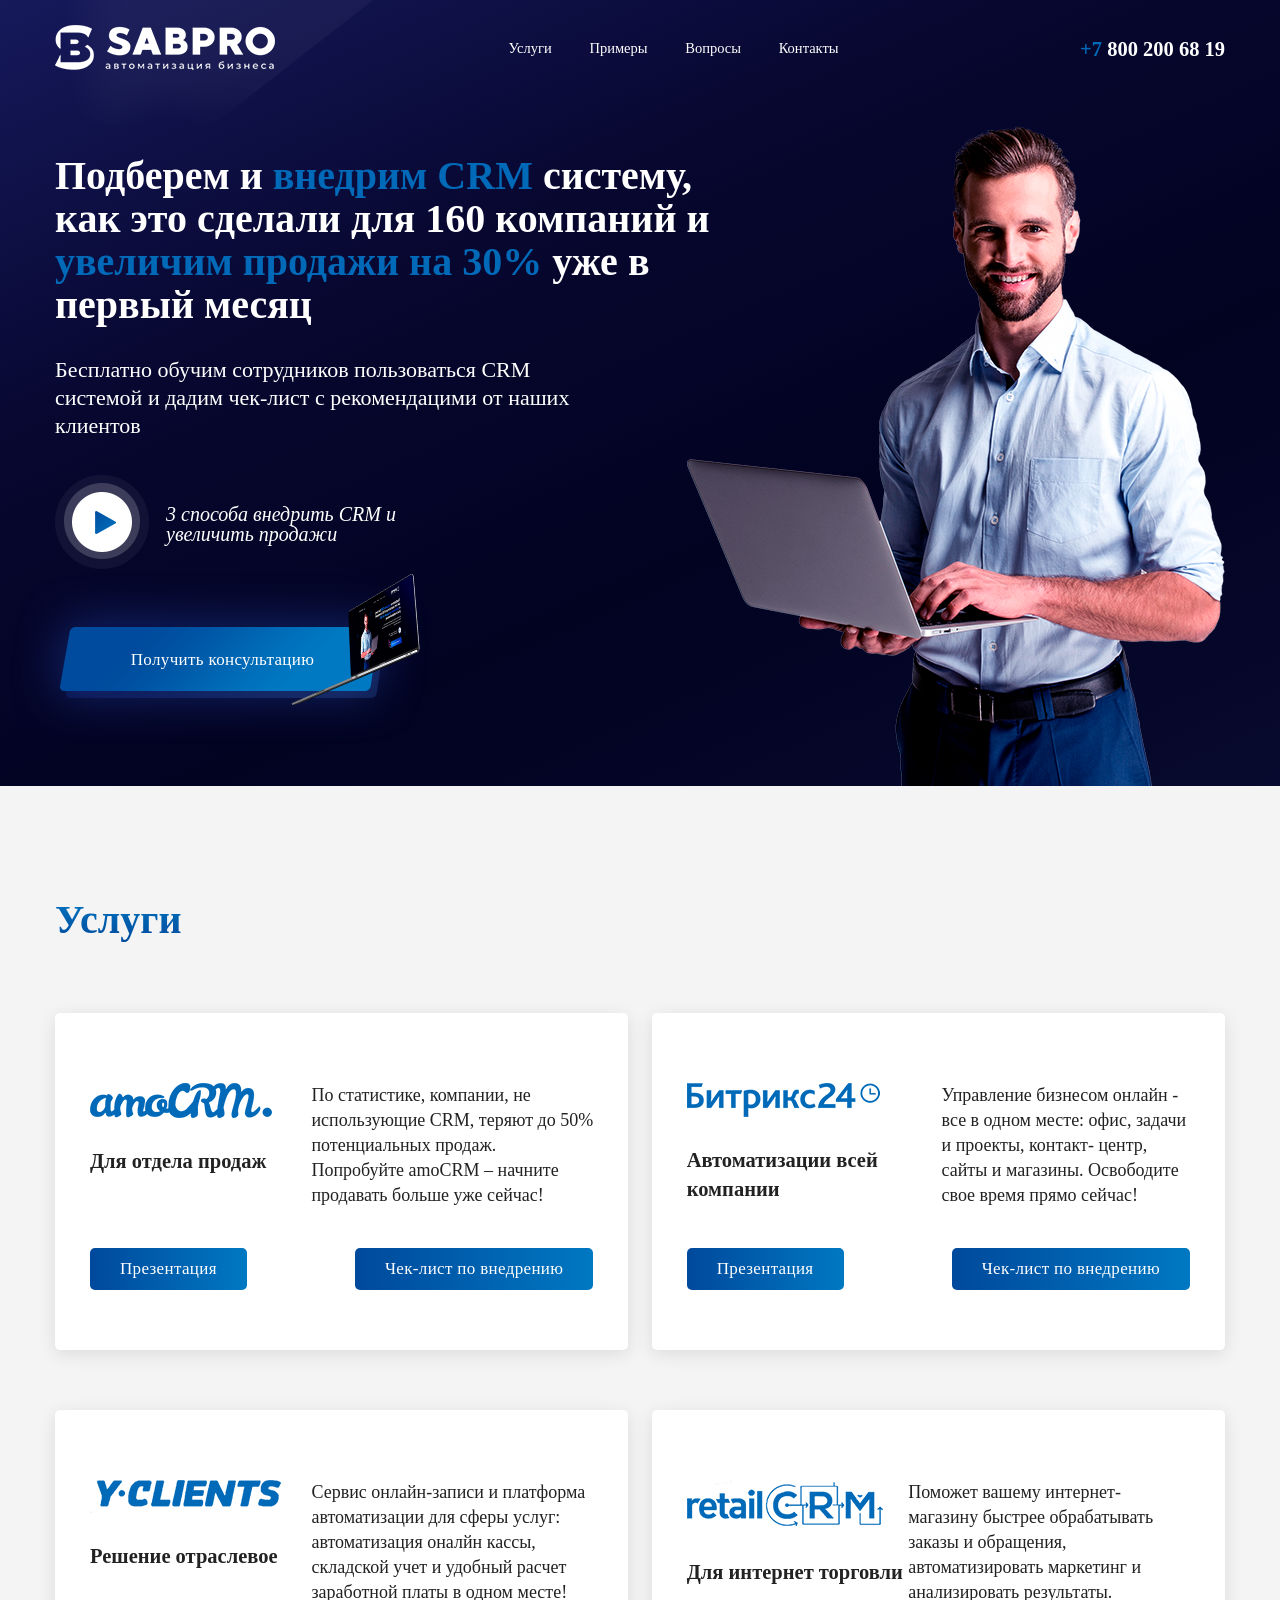
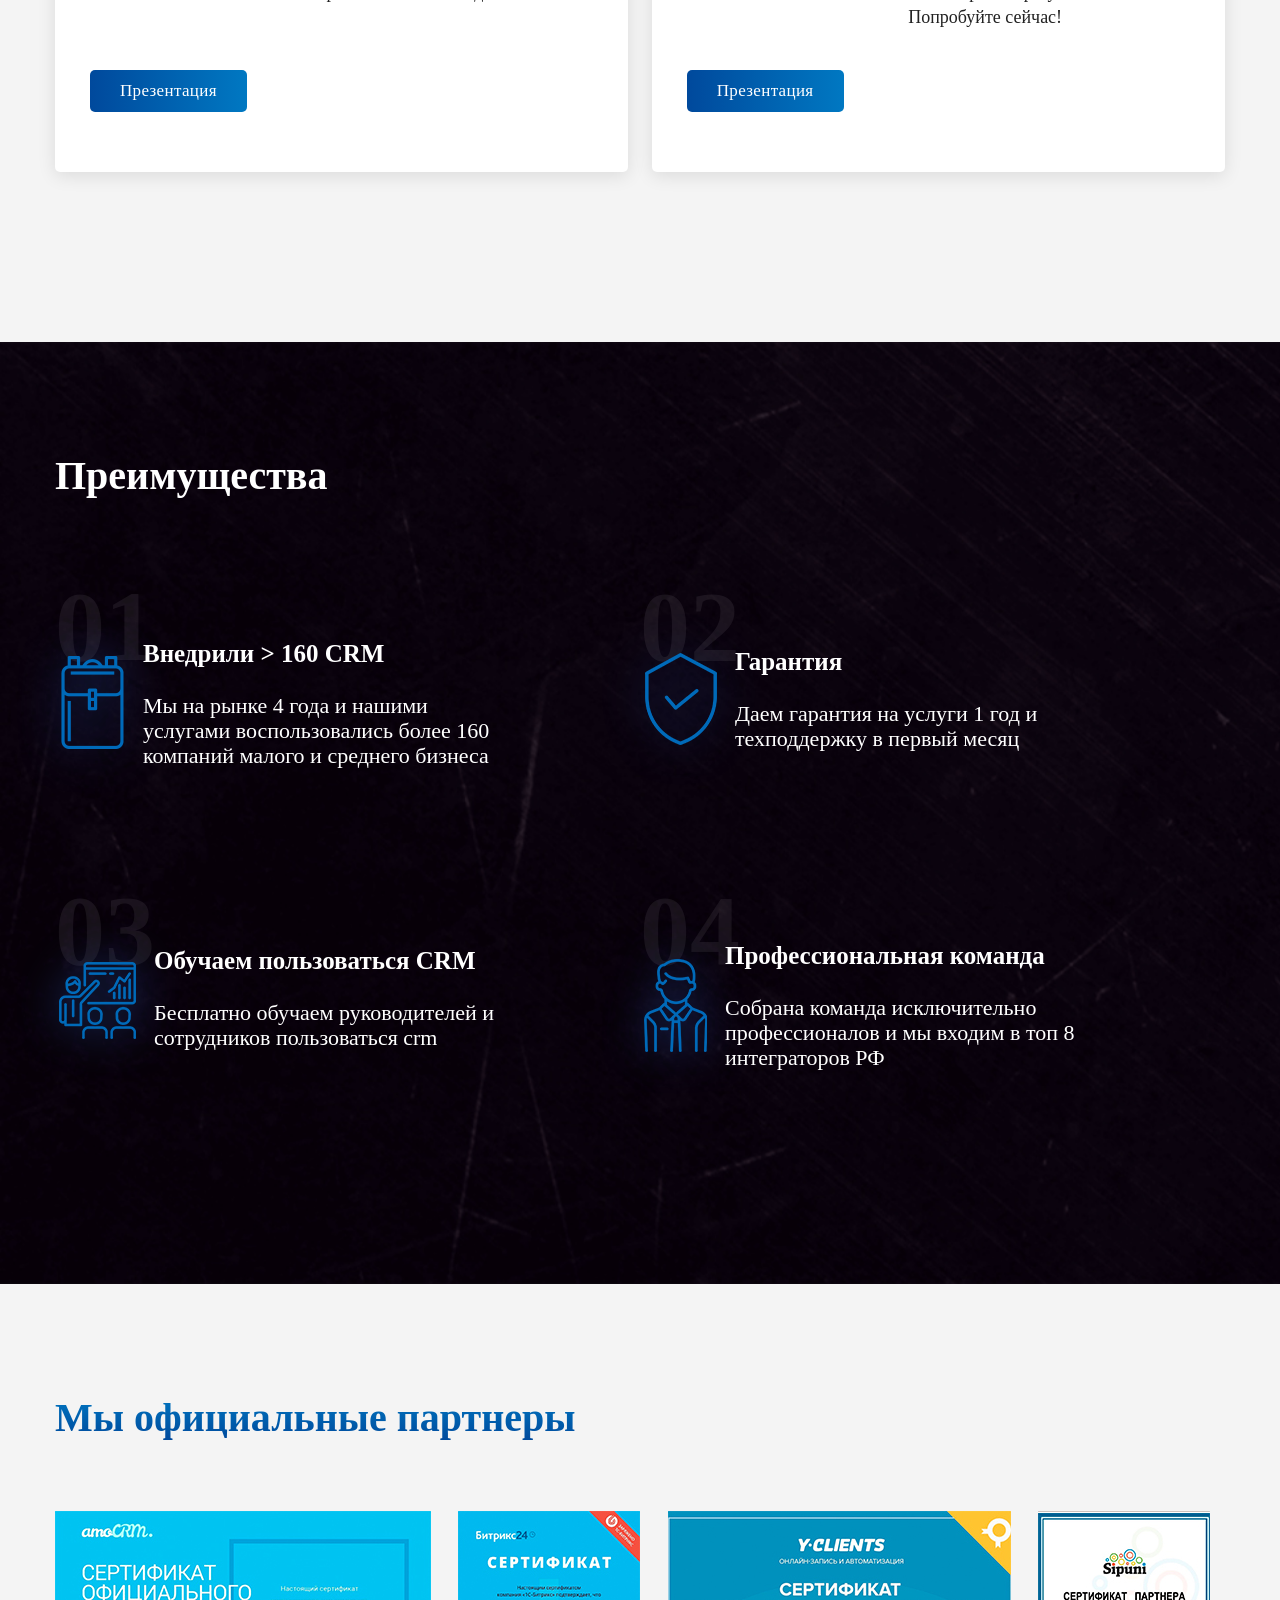
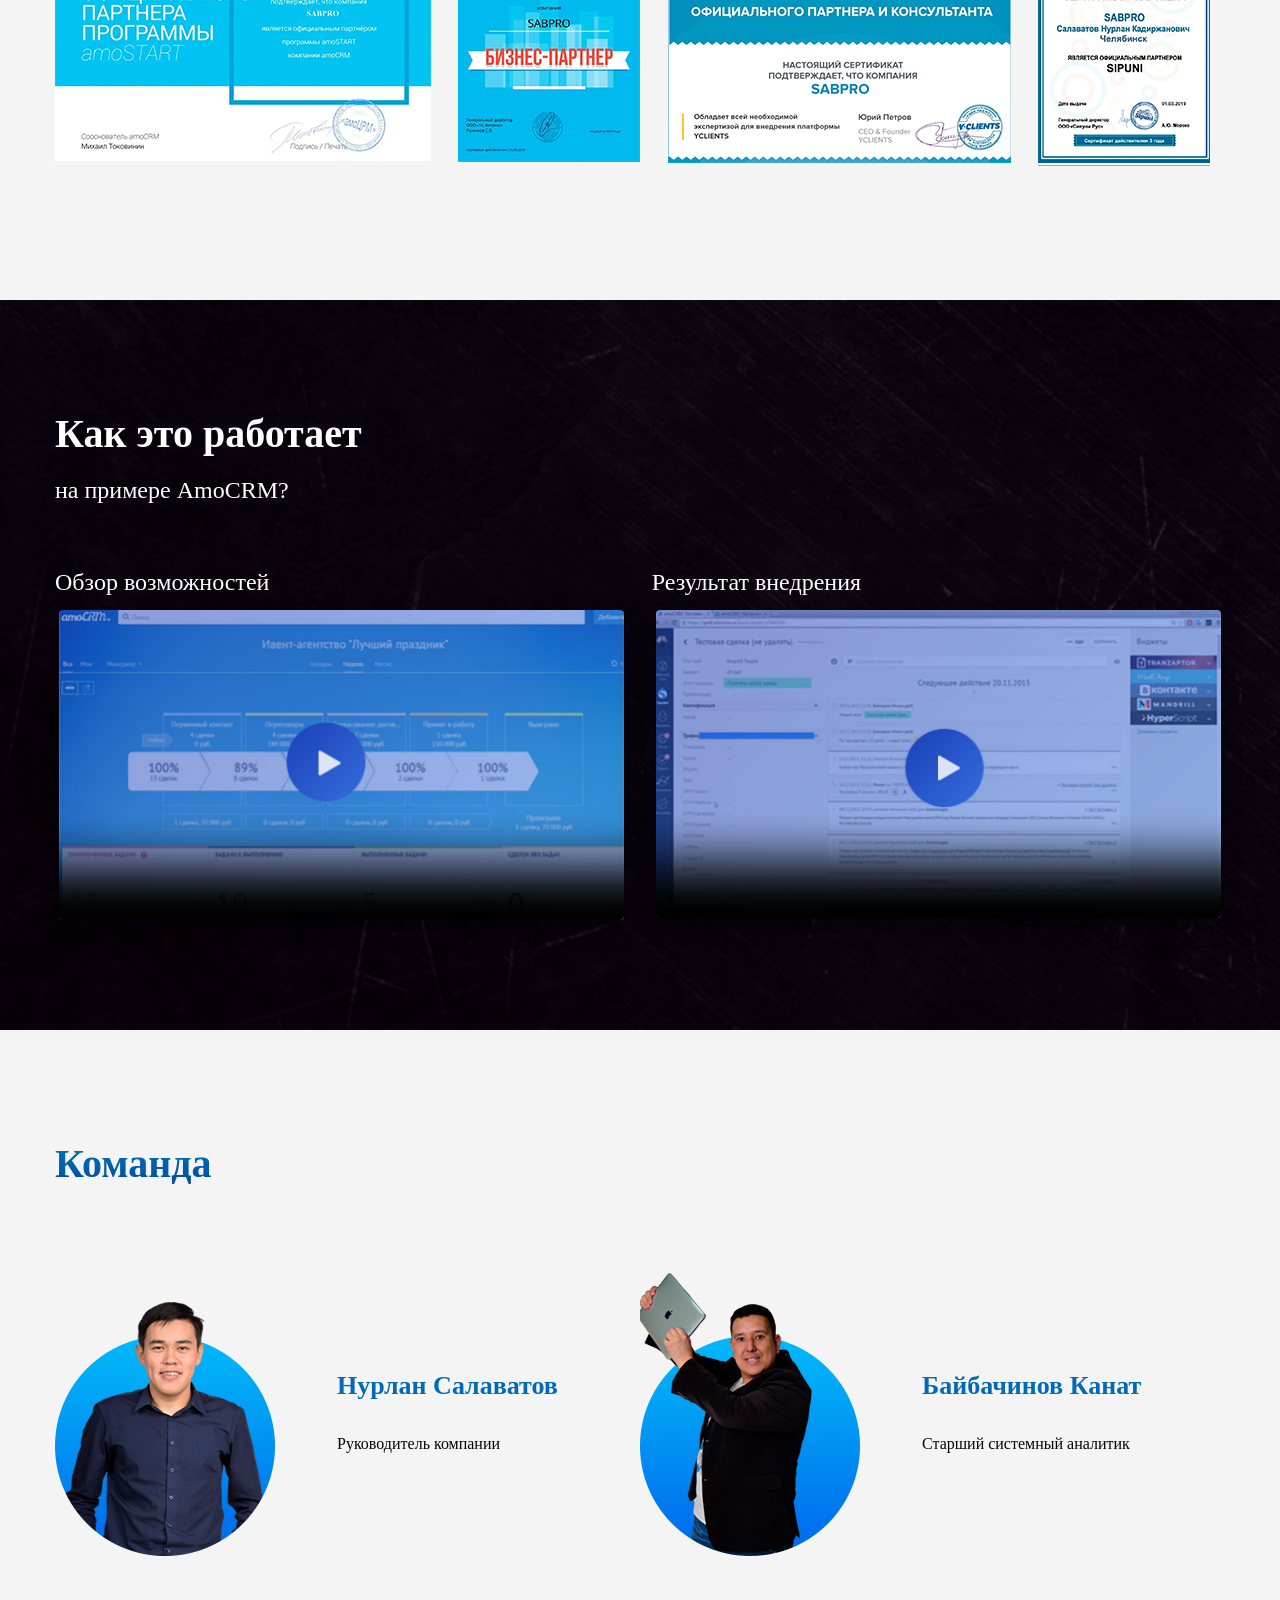
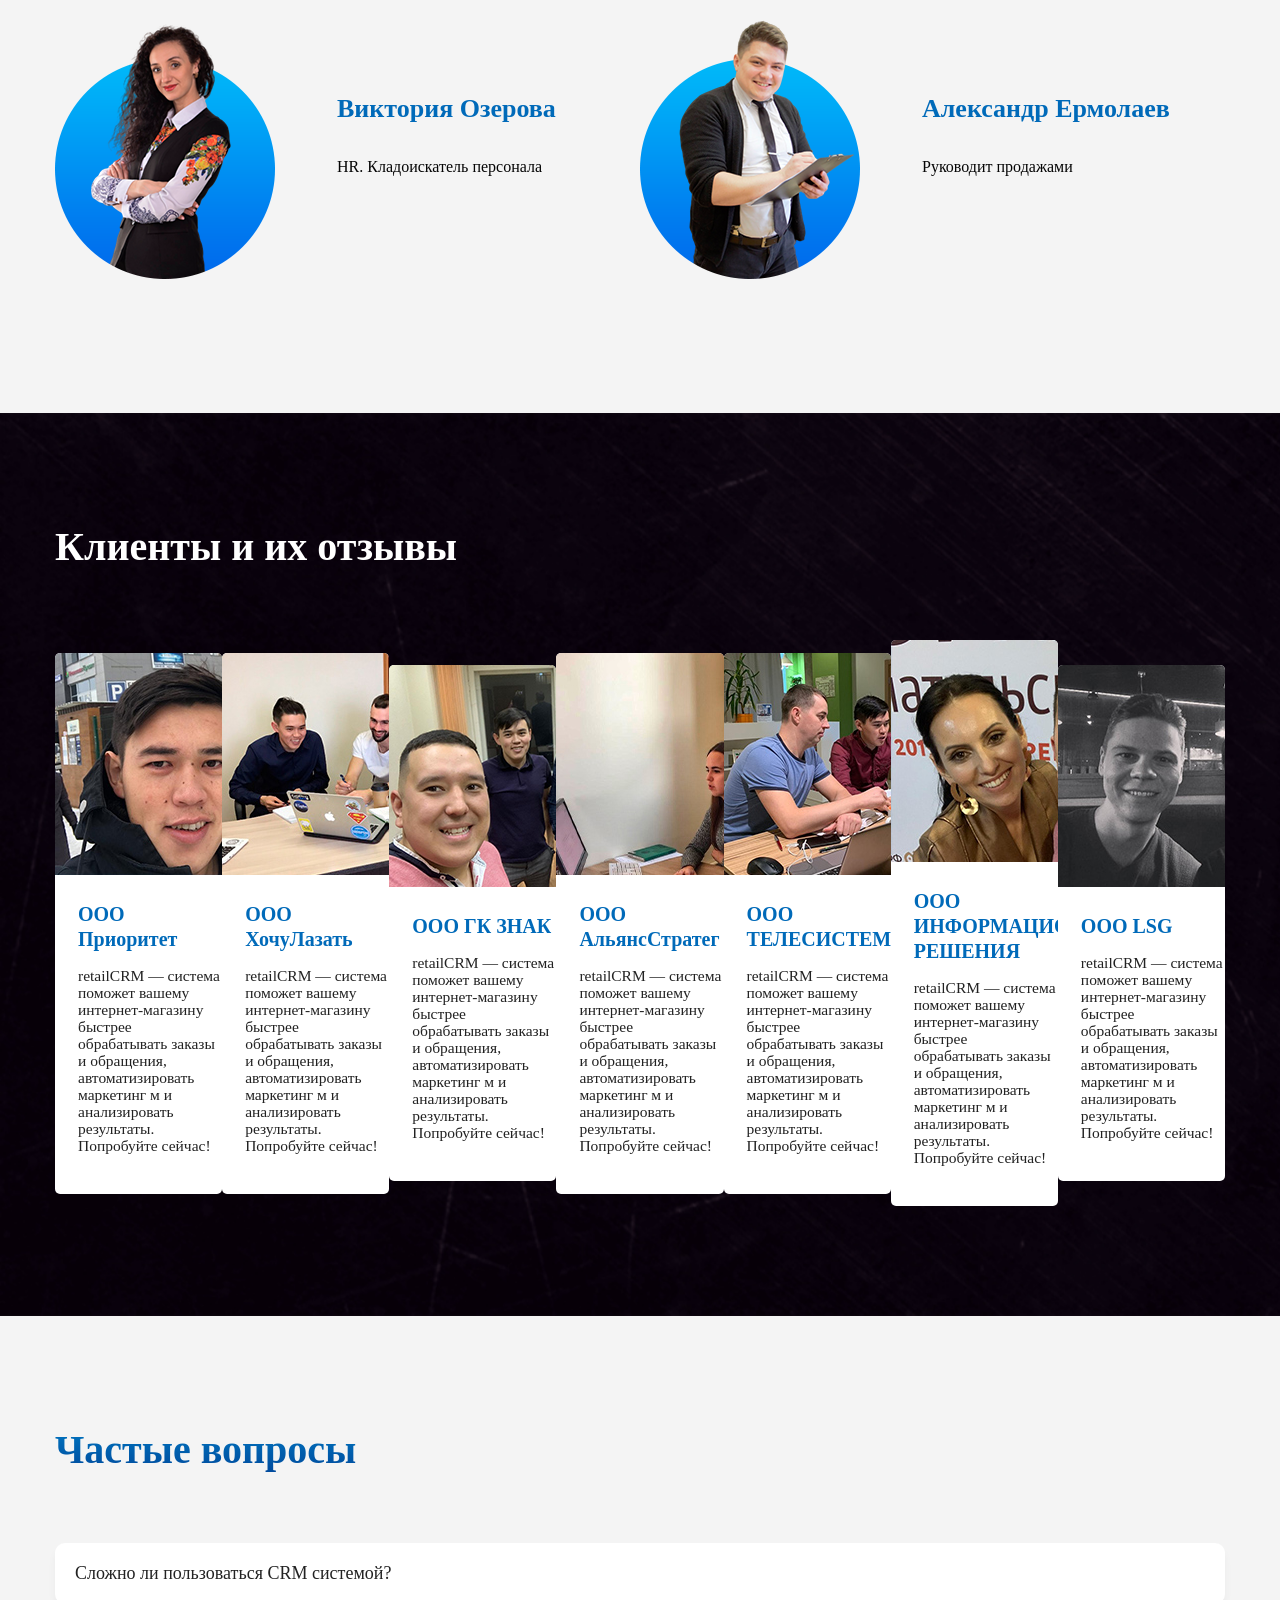
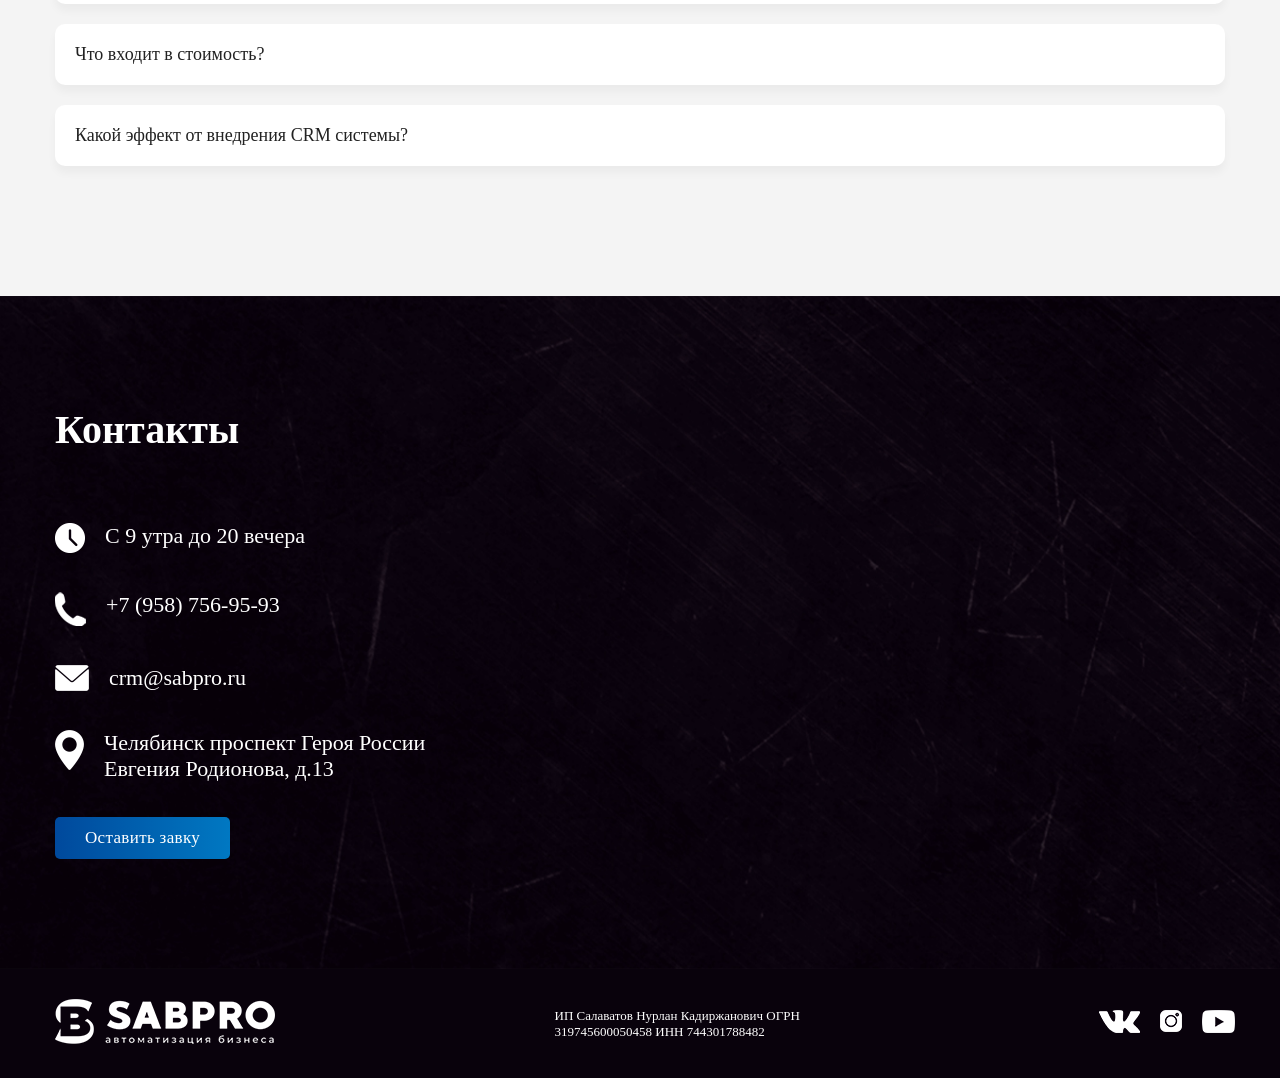
==== commit fe6bde68: "kgvc" ====
--- a/index.html
+++ b/index.html
@@ -3,6 +3,8 @@
 <head>
   <meta charset="UTF-8">
   <meta name="viewport" content="width=device-width, initial-scale=1.0">
+  <meta name="theme-color" content="#080833" />
+    <meta name="msapplication-navbutton-color" content="#080833" />
   <title>Внедрение CRM</title>
   <link rel="stylesheet" href="fontawesome-free-5.13.0-web/css/all.min.css">
   <link rel="stylesheet" href="css/owl.carousel.min.css">
@@ -18,10 +20,10 @@
         </div>
         <nav>
           <ul class="navbar__navigation">
-            <li>Услуги</li>
-            <li>Примеры</li>
-            <li>Вопросы</li>
-            <li>Контакты</li>
+            <a href="#services">Услуги</a>
+            <a href="#examples">Примеры</a>
+            <a href="#questions">Вопросы</a>
+            <a href="#contacts">Контакты</a>
           </ul>
         </nav>
         <div class="navbar__mobile">
@@ -54,7 +56,7 @@
 
 
 
-  <section class="services">
+  <section class="services" id="services">
     <div class="container">
       <h2 class="section__title services__title">Услуги</h2>
       <div class="services__wrap">
@@ -229,11 +231,14 @@
 
 
 
-  <section class="examples">
+  <section class="examples" id="examples">
     <div class="container">
       <h2 class="section__title">Как это работает</h2>
       <div class="examples__subtitle">на примере AmoCRM?</div>
       <div class="video__wrap">
+
+
+
         <div class="video__box">
           <div class="video__title">Обзор возможностей</div>
           <div class="video-1">
@@ -242,38 +247,28 @@
                 <video controls id="video" preload="metadata" poster="/img/examples/poster-1.jpg">
                   <source src="video/demonstration.mp4" type="video/mp4">
                 </video>
-            
-                <div class="play-button-wrapper">
-                  <div title="Play video" class="play-gif" id="circle-play-b">
-                    <img src="img/examples/video-button.png" alt="play">
-                      <path d="M40 0a40 40 0 1040 40A40 40 0 0040 0zM26 61.56V18.44L64 40z" />
-                    </svg>
-                  </div>
-                </div>
               </div>
             </div>
           </div>
         </div>
+
+
+
         <div class="video__box">
           <div class="video__title">Результат внедрения</div>
           <div class="video">
             <div class="video-wrapper">
               <div class="video-container" id="video-container">
-                <video controls id="video" preload="metadata" poster="/img/examples/poster-2.jpg">
+                <video controls id="video-2" preload="metadata" poster="/img/examples/poster-2.jpg">
                   <source src="video/review.mp4" type="video/mp4">
                 </video>
-            
-                <div class="play-button-wrapper">
-                  <div title="Play video" class="play-gif" id="circle-play-b">
-                    <img src="img/examples/video-button2.png" alt="play">
-                      <path d="M40 0a40 40 0 1040 40A40 40 0 0040 0zM26 61.56V18.44L64 40z" />
-                    </svg>
-                  </div>
-                </div>
               </div>
             </div>
           </div>
         </div>
+
+
+
       </div>
     </div>
   </section>
@@ -375,9 +370,9 @@
           </div>
         </div>
         <div class="reviews__block">
-          <img src="img/reviews/prioritet.jpg" alt="" class="reviews__img">
+          <img src="img/reviews/strateg.jpg" alt="" class="reviews__img">
           <div class="reviews__content">
-            <div class="reviews__subtitle">ООО Приоритет</div>
+            <div class="reviews__subtitle">ООО АльянсСтратег</div>
             <div class="reviews__text">
               retailCRM — система поможет 
               вашему интернет-магазину быстрее 
@@ -389,9 +384,9 @@
           </div>
         </div>
         <div class="reviews__block">
-          <img src="img/reviews/want.jpg" alt="" class="reviews__img">
+          <img src="img/reviews/tele.jpg" alt="" class="reviews__img">
           <div class="reviews__content">
-            <div class="reviews__subtitle">ООО ХочуЛазать</div>
+            <div class="reviews__subtitle">ООО ТЕЛЕСИСТЕМЫ</div>
             <div class="reviews__text">
               retailCRM — система поможет 
               вашему интернет-магазину быстрее 
@@ -403,9 +398,9 @@
           </div>
         </div>
         <div class="reviews__block">
-          <img src="img/reviews/znak.png" alt="" class="reviews__img">
+          <img src="img/reviews/inform.jpg" alt="" class="reviews__img">
           <div class="reviews__content">
-            <div class="reviews__subtitle">ООО ГК ЗНАК</div>
+            <div class="reviews__subtitle">ООО ИНФОРМАЦИОННЫЕ РЕШЕНИЯ</div>
             <div class="reviews__text">
               retailCRM — система поможет 
               вашему интернет-магазину быстрее 
@@ -415,16 +410,30 @@
               Попробуйте сейчас!
             </div>
           </div>
-        </div>        
-      </div>
-    </div>
-  </section>
-
-
-
-
-
-  <section class="questions">
+        </div>       
+        <div class="reviews__block">
+          <img src="img/reviews/lsg.jpg" alt="" class="reviews__img">
+          <div class="reviews__content">
+            <div class="reviews__subtitle">ООО LSG</div>
+            <div class="reviews__text">
+              retailCRM — система поможет 
+              вашему интернет-магазину быстрее 
+              обрабатывать заказы и обращения, 
+              автоматизировать маркетинг 
+              м и анализировать результаты. 
+              Попробуйте сейчас!
+            </div>
+          </div>
+        </div>          
+      </div>
+    </div>
+  </section>
+
+
+
+
+
+  <section class="questions" id="questions">
     <div class="container">
       <h2 class="section__title questions__title">Частые вопросы</h2>
       <div class="questions__wrap">
@@ -470,7 +479,7 @@
 
 
   
-  <section class="contacts">
+  <section class="contacts" id="contacts">
     <div class="container">
       <h2 class="section__title contacts__title">Контакты</h2>
       <div class="contacts__wrap">
@@ -502,7 +511,7 @@
       <button class="button contacts__button">Оставить завку</button>
     </div>
     <div class="map">
-      <script type="text/javascript" charset="utf-8" async src="https://api-maps.yandex.ru/services/constructor/1.0/js/?um=constructor%3A3efb29fba22255cde9dd33be3f6fd28be08663036846a5f33e53a1cd802fe3b4&amp;width=100%25&amp;height=675&amp;lang=ru_RU&amp;scroll=true"></script>
+      <script type="text/javascript" charset="utf-8" async src="https://api-maps.yandex.ru/services/constructor/1.0/js/?um=constructor%3A3efb29fba22255cde9dd33be3f6fd28be08663036846a5f33e53a1cd802fe3b4&amp;width=100%25&amp;height=675&amp;lang=ru_RU&amp;"></script>
     </div>
   </section>
 
@@ -520,9 +529,15 @@
           ИП Салаватов Нурлан Кадиржанович
           ОГРН 319745600050458 ИНН 744301788482</div>
         <div class="social">
-          <img class="social__item" src="img/footer/vk.png" alt="vk">
-          <img class="social__item" src="img/footer/instagram.png" alt="instagram">
-          <img class="social__item" src="img/footer/youtube.png" alt="youtube">
+          <a href="https://vk.com/sabproit" target="_blank" class="social__item">
+            <img src="img/footer/vk.png" alt="vk">
+          </a>
+          <a href="https://www.instagram.com/sabproit/" target="_blank" class="social__item">
+            <img src="img/footer/instagram.png" alt="instagram">
+          </a>
+          <a href="https://www.youtube.com/channel/UCkJw31cMspG2VdrSyk5TEXA/featured" target="_blank" class="social__item">
+            <img src="img/footer/youtube.png" alt="youtube">
+          </a>
         </div>
       </div>
     </div>
@@ -534,7 +549,7 @@
   <div class="modal" id="modal">
     <div class="modal-dialog">
       <button class="modal-dialog__close" id="close">
-        <img src="img/modal/cross.png " alt="cross">
+        <img src="img/modal/cross-black.png " alt="cross">
       </button>
       <h4 class="modal-dialog__title">Заполните форму</h4>
       <div class="modal-dialog__text">Мы свяжемся с Вами в течении 5 минут</div>
@@ -543,17 +558,45 @@
         <input type="phone" placeholder="Ваш телефон" class="modal-dialog__input">
         <button type="submit" class="modal-dialog__button">Отправить</button>
       </form>
+      <div class="form__policy">
+        <input id="radio-12" type="checkbox" class="form__radio" checked disabled>
+        <label for="radio-12" class="form__radio-label">
+            <p class="form__policy-text">Я принимаю условия <a id="polinicy_questions__button">передачи информации</a></p>
+        </label>
+    </div>
     </div>
   </div>
 
   <div class="modal-video" id="modal-video">
     <div class="modal-video-box">
-      <button class="close-video" id="close-video">
-        <img src="img/modal/cross.png " alt="cross">
-      </button>
       <iframe width="560" height="315" src="https://www.youtube.com/embed/7dzuoIeWi6c" frameborder="0" allow="accelerometer; autoplay; encrypted-media; gyroscope; picture-in-picture" allowfullscreen></iframe>
     </div>
+    <button class="close-video" id="close-video">
+      <img src="img/modal/cross.png " alt="cross">
+    </button>
   </div>
+
+  <div class="modal4" id="modal4">
+    <div class="modal-dialog4">
+      <button class="modal-dialog__close4" id="close4"></button>
+      <div class="popup-policy">
+        <div class="popup__content">
+          <div class="title_m title_blue-2 popup__title"><b>Политика конфиденциальности</b></div>
+          <div class="popup-policy__text">
+            <p>Данная Политика конфиденциальности применима к данному Сайту. После просмотра данного Сайта обязательно прочитайте текст, содержащий политику конфиденциальности используемого сайта. В случае несогласия с данной Политикой конфиденциальности прекратите использование данного Сайта. Заполнив любую из форм и используя данный Сайт, Вы тем самым выражаете согласие с условиями изложенной ниже Политики конфиденциальности. Сайт охраняет конфиденциальность посетителей сайта. Персональная информация Для того чтобы оказывать вам услуги, отвечать на вопросы, выполнять ваши пожелания и требования требуется такая информация, как ваше имя и номер телефона. САЙТ может использовать указанную информацию для ответов на запросы, а также для связи с Вами по телефону с целью предоставления информации о предлагаемых САЙТ услугах и рекламных кампаниях. При поступлении от вас обращения в виде отправки любой заполненной на сайте формы САЙТ может потребоваться связаться с Вами для получения дополнительной информации, необходимой для вашего обслуживания и ответа на интересующие вопросы. САЙТ обязуется не передавать данную информацию третьим лицам без Вашего разрешения, за исключением информации, необходимой для выполнения вашего обслуживания. Со своей стороны, Вы предоставляете САЙТ право использовать любую сообщѐнную Вами информацию для выполнения указанных выше действий.</p>
+            <p><b>Безопасность</b>
+              <br>
+              Передача персональных данных в любой форме (лично, по телефону или через Интернет) всегда связана с определенным риском, поскольку не существует абсолютно надежных (защищенных от злонамеренных посягательств) систем, однако САЙТ принимает необходимые адекватные меры для минимизации риска и предотвращения несанкционированного доступа, несанкционированного использования и искажения Ваших персональных данных. Несовершеннолетние САЙТ не принимает никакой информации от лиц моложе 18 лет без согласия их родителей или законных опекунов. Кроме того, лица моложе 18 лет не могут совершать каких-либо покупок или иных юридических действий на данном Сайте без согласия родителей или законных опекунов, если это не допускается законодательством Российской Федерации.
+            </p>
+            <p><b>Модификация</b>
+              <br>
+              САЙТ имеет право изменять данную Политику конфиденциальности, изменять и корректировать условия доступа или запрещать доступ к сайту, а также изменять его содержание в любое время без предварительного уведомления.
+            </p>                        
+          </div>
+        </div>
+      </div>
+    </div> 
+  </div>  
 
 
 
--- a/css/style.css
+++ b/css/style.css
@@ -15,8 +15,9 @@
   list-style-type: none;
 }
 
-a {
+a:active, a:hover, a {
   text-decoration: none;
+  color: #fff;
 }
 
 button {
@@ -36,8 +37,8 @@
 
 .button {
   border-radius: 5px;
-  background-image: -webkit-gradient(linear, left bottom, left top, from(#00499c), to(#0078c2));
-  background-image: linear-gradient(to top, #00499c, #0078c2);
+  background-image: -webkit-gradient(linear, left top, right top, from(#00499c), to(#0078c2));
+  background-image: linear-gradient(90deg, #00499c 0%, #0078c2 100%);
   border: none;
   padding: 12px 30px;
   font-family: HelveticaNeueCyr;
@@ -48,6 +49,11 @@
   color: #fff;
 }
 
+.fa, .fas {
+  font-size: 20px;
+  margin-right: 8px;
+}
+
 @media (max-width: 1200px) {
   .container {
     padding: 0px 20px;
@@ -61,6 +67,10 @@
   }
   section {
     padding: 75px 0px 75px 0px;
+  }
+  .fa, .fas {
+    font-size: 14px;
+    margin-right: 4px;
   }
 }
 
@@ -88,7 +98,7 @@
   margin: auto;
   max-width: 400px;
   width: 50%;
-  min-width: 200px;
+  min-width: 280px;
   background-color: #fff;
   padding: 40px;
   position: relative;
@@ -107,7 +117,7 @@
 .modal-dialog__title {
   font-family: Roboto;
   font-size: 31px;
-  font-weight: 500;
+  font-weight: 600;
   color: #006ab9;
   margin-bottom: 9px;
 }
@@ -145,8 +155,8 @@
 
 .modal-dialog__button {
   border-radius: 5px;
-  background-image: -webkit-gradient(linear, left bottom, left top, from(#00499c), to(#0078c2));
-  background-image: linear-gradient(to top, #00499c, #0078c2);
+  background-image: -webkit-gradient(linear, left top, right top, from(#00499c), to(#0078c2));
+  background-image: linear-gradient(90deg, #00499c 0%, #0078c2 100%);
   border: none;
   padding: 12px 30px;
   font-family: HelveticaNeueCyr;
@@ -178,20 +188,157 @@
 }
 
 .modal-video-box {
-  margin: auto;
-  position: relative;
+  overflow: hidden;
+  padding-bottom: 56.25%;
+  padding-top: 0px;
+  height: 0;
+}
+
+.modal-video-box iframe {
+  position: absolute;
+  width: 80%;
+  height: 80%;
+  left: 10%;
+  top: 10%;
 }
 
 .close-video {
   position: absolute;
-  top: -25px;
-  right: -25px;
+  top: 2%;
+  right: 5%;
   border: none;
   background: none;
 }
 
+.form__policy {
+  display: -webkit-box;
+  display: -ms-flexbox;
+  display: flex;
+  -webkit-box-pack: left;
+      -ms-flex-pack: left;
+          justify-content: left;
+  margin-top: 15px;
+}
+
+.form_systems__policy {
+  -webkit-box-pack: right;
+      -ms-flex-pack: right;
+          justify-content: right;
+}
+
+.form__radio {
+  position: absolute;
+  z-index: 2;
+  margin: 3px 0 0 3px;
+}
+
+.form__radio, .form__radio-label {
+  position: relative;
+  padding: 0 0 0 15px;
+  cursor: pointer;
+  display: inline-block;
+  vertical-align: middle;
+  font-size: 11px;
+  line-height: 16px;
+}
+
+.form__policy-text {
+  font-size: 13px;
+  line-height: 19px;
+  margin-top: 0;
+}
+
+#polinicy_questions__button {
+  color: #050505;
+}
+
+.modal4 {
+  position: fixed;
+  left: 0;
+  top: 0;
+  width: 100%;
+  height: 100%;
+  background-color: rgba(0, 0, 0, 0.5);
+  display: none;
+  overflow: auto;
+  padding: 80px 0px;
+}
+
+.modal4_active4 {
+  display: -webkit-box;
+  display: -ms-flexbox;
+  display: flex;
+  z-index: 100;
+}
+
+.modal-dialog4 {
+  display: -webkit-box;
+  display: -ms-flexbox;
+  display: flex;
+  -ms-flex-pack: distribute;
+      justify-content: space-around;
+  -webkit-box-orient: vertical;
+  -webkit-box-direction: normal;
+      -ms-flex-direction: column;
+          flex-direction: column;
+  position: relative;
+  margin: auto;
+  max-width: 960px;
+  width: 90%;
+  min-width: 200px;
+}
+
+.modal-dialog__close4 {
+  position: absolute;
+  top: 0px;
+  text-decoration: none;
+  right: 0;
+  border: none;
+  width: 30px;
+  height: 30px;
+  background-color: rgba(0, 0, 0, 0);
+  background-image: url(../../img/modal/cross-black.png);
+  background-repeat: no-repeat;
+  background-position: right 10px top 10px;
+  border-radius: 0px 5px 0px 0px;
+}
+
+.popup-policy {
+  background-color: #fff;
+  border-radius: 5px;
+  padding: 20px;
+}
+
+@media (max-width: 768px) {
+  .modal-dialog {
+    width: 65%;
+  }
+}
+
+@media (max-width: 576px) {
+  .modal-dialog {
+    width: 90%;
+  }
+  .modal-dialog__title {
+    font-size: 25px;
+  }
+  .modal-dialog__text {
+    font-size: 15px;
+    line-height: 18px;
+  }
+  .modal-dialog__input {
+    font-size: 20px;
+  }
+  .modal-dialog__button {
+    margin-top: 23px;
+  }
+  .form__policy-text {
+    font-size: 10px;
+  }
+}
+
 .header {
-  background-image: linear-gradient(115deg, #04073d 0%, #010117 33%, #000013 64%, #01021a 100%);
+  background-image: linear-gradient(-204deg, #16195b 0%, #070730 33%, #020321 64%, #07092e 100%);
   color: #fff;
 }
 
@@ -224,6 +371,33 @@
   min-width: 330px;
 }
 
+.navbar__navigation a {
+  display: inline-block;
+  line-height: 1.5;
+  text-decoration: none;
+  cursor: pointer;
+}
+
+.navbar__navigation a:visited {
+  color: unset;
+}
+
+.navbar__navigation a:hover {
+  color: #006ab9;
+}
+
+.navbar__navigation a::after {
+  background-image: -webkit-gradient(linear, left bottom, left top, from(#00499c), to(#0078c2));
+  background-image: linear-gradient(to top, #00499c, #0078c2);
+  display: block;
+  content: "";
+  height: 2px;
+  width: 0%;
+  -webkit-transition: width .1s ease-in-out;
+  -moz--transition: width .1s ease-in-out;
+  transition: width .1s ease-in-out;
+}
+
 .navbar__phone {
   font-family: Roboto;
   font-size: 20.5px;
@@ -234,6 +408,10 @@
 
 .navbar__phone span {
   color: #006ab9;
+}
+
+ul a:hover:after, ul li:focus:after {
+  width: 50%;
 }
 
 .hero {
@@ -282,6 +460,7 @@
 
 .hero-content__video_button {
   margin-right: 17px;
+  cursor: pointer;
 }
 
 .hero-content__video_text {
@@ -295,6 +474,7 @@
 
 .hero-content__button {
   position: relative;
+  width: 400px;
 }
 
 .hero__button {
@@ -308,7 +488,8 @@
   letter-spacing: 0.34px;
   color: #fff;
   background-image: url(../../img/header/button.png);
-  width: 428px;
+  background-repeat: no-repeat;
+  width: 425px;
   height: 173px;
   margin: 0px 0px 40px -45px;
 }
@@ -320,7 +501,7 @@
   z-index: 3;
   position: absolute;
   top: 0px;
-  right: 320px;
+  right: 35px;
   width: 129px;
   height: 132px;
 }
@@ -330,9 +511,6 @@
 }
 
 @media (max-width: 992px) {
-  .hero__button::after {
-    right: 140px;
-  }
   .hero-content {
     margin-top: 30px;
   }
@@ -393,16 +571,19 @@
     max-width: 180px;
     font-size: 15px;
   }
+  .hero-content__button {
+    width: 300px;
+  }
   .hero__button {
-    font-size: 14px;
-    background-size: 360px;
-    width: 360px;
-    height: 152px;
+    font-size: 13px;
+    background-size: 300px;
+    height: 123px;
+    width: 300px;
   }
   .hero__button:after {
-    right: -23px;
-    top: 30px;
-    background-size: 80px;
+    top: 25px;
+    right: 0px;
+    background-size: 70px;
   }
 }
 
@@ -629,6 +810,13 @@
   margin: 0px 15px 20px 0px;
 }
 
+@media (max-width: 1200px) {
+  .documents__wrap {
+    -ms-flex-pack: distribute;
+        justify-content: space-around;
+  }
+}
+
 @media (max-width: 992px) {
   .documents__wrap {
     -ms-flex-pack: distribute;
@@ -643,6 +831,8 @@
   }
   .documents__item img {
     max-width: 100%;
+    display: block;
+    margin: auto;
   }
 }
 
@@ -815,9 +1005,9 @@
 }
 
 .team__text {
-  font-family: Roboto;
+  font-family: Gilroy Regular;
   font-size: 16px;
-  font-weight: 500;
+  color: #050505;
 }
 
 @media (max-width: 768px) {
@@ -875,7 +1065,7 @@
   font-family: Gilroy;
   font-size: 20px;
   font-weight: bold;
-  line-height: 36px;
+  line-height: 25px;
   color: #006ab9;
   margin: 23px 0px 15px 23px;
 }
@@ -961,7 +1151,7 @@
 }
 
 .accordion-item .accordion-title.active-title {
-  background-color: #04b8d8;
+  background-color: #006ab9;
   color: #fff;
 }
 
@@ -1060,6 +1250,11 @@
 @media (max-width: 576px) {
   .contacts__text {
     font-size: 15px;
+    margin-top: 5px;
+  }
+  .map {
+    max-height: 450px;
+    overflow: hidden;
   }
 }
 
@@ -1093,7 +1288,7 @@
           justify-content: space-between;
 }
 
-.social__item {
+.social__item img {
   margin-right: 20px;
 }
 
@@ -1113,7 +1308,6 @@
     margin-right: 10px;
   }
   .social img {
-    width: 17px;
     height: 15px;
   }
 }
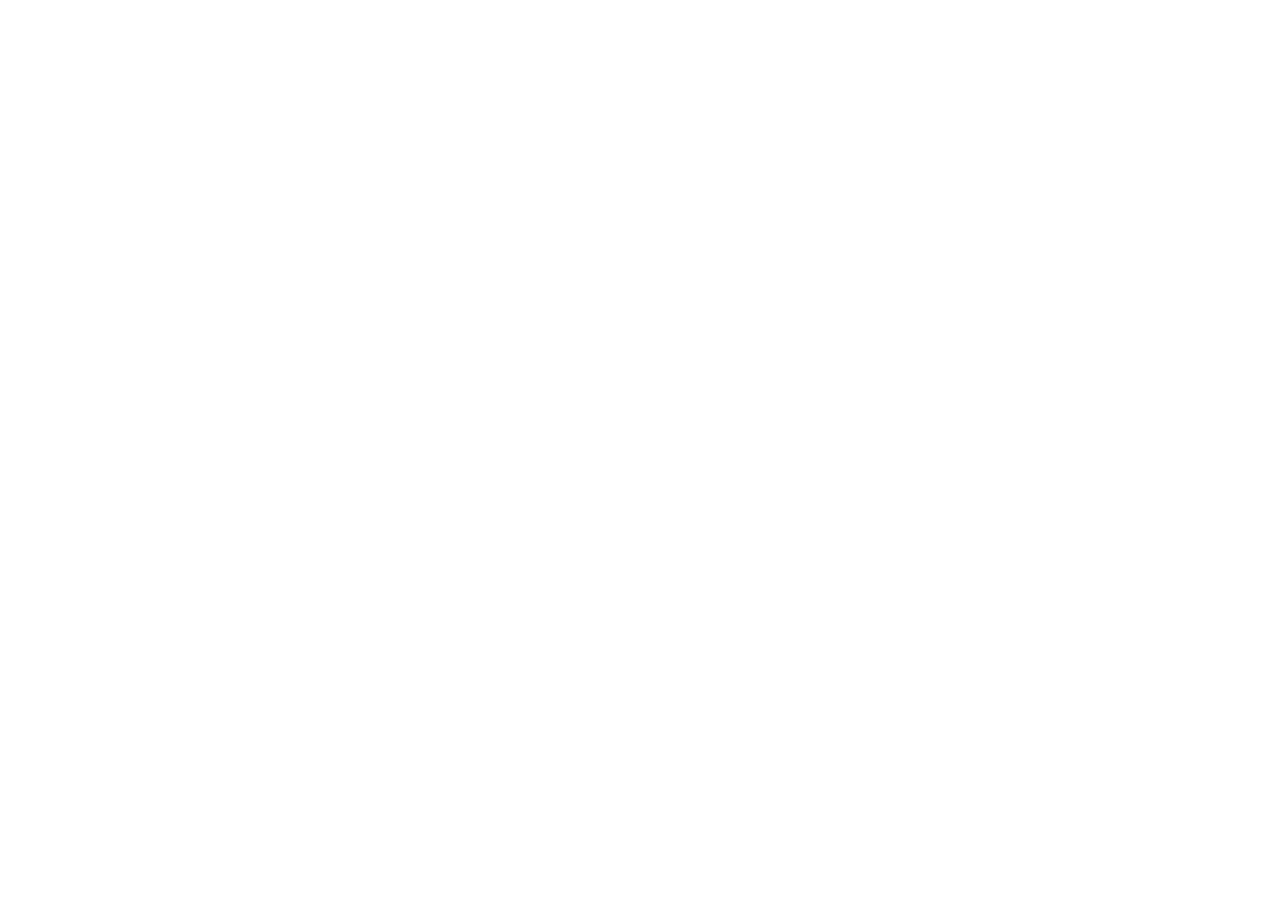
==== commit bdc43caa: "wx" ====
--- a/index.html
+++ b/index.html
@@ -1,611 +1,31 @@
-<!DOCTYPE html>
-<html lang="ru">
-<head>
-  <meta charset="UTF-8">
-  <meta name="viewport" content="width=device-width, initial-scale=1.0">
-  <meta name="theme-color" content="#080833" />
-    <meta name="msapplication-navbutton-color" content="#080833" />
-  <title>Внедрение CRM</title>
-  <link rel="stylesheet" href="fontawesome-free-5.13.0-web/css/all.min.css">
-  <link rel="stylesheet" href="css/owl.carousel.min.css">
-  <link rel="stylesheet" href="css/owl.theme.default.min.css">
-  <link rel="stylesheet" href="css/style.css">
-</head>
-<body>
-  <header class="header">
-    <div class="container">
-      <div class="navbar">
-        <div class="logo navbar__logo">
-          <img src="img/header/logo.png" alt="logo">
-        </div>
-        <nav>
-          <ul class="navbar__navigation">
-            <a href="#services">Услуги</a>
-            <a href="#examples">Примеры</a>
-            <a href="#questions">Вопросы</a>
-            <a href="#contacts">Контакты</a>
-          </ul>
-        </nav>
-        <div class="navbar__mobile">
-          <a class="navbar__phone" href="tel:+78002006819">
-            <i class="fa fa-phone fa-rotate-90 faphone" aria-hidden="true"></i>
-            <span>+7</span> 800 200 68 19
-          </a>
-        </div>
-      </div>
-      <div class="hero">
-        <div class="hero-content">
-          <div class="hero-content__offer">
-            <h1 class="hero-content__offer_title">Подберем и <span>внедрим CRM</span> систему, как это сделали для 160 компаний и <span>увеличим продажи на 30%</span> уже в первый месяц</h1>
-            <div class="hero-content__offer_subtitle">Бесплатно обучим сотрудников пользоваться CRM системой и дадим чек-лист с рекомендацими от  наших клиентов</div>
-          </div>
-          <div class="hero-content__video">
-            <div class="hero-content__video_button">
-              <img src="img/header/play.png" alt="play">
-            </div>
-            <div class="hero-content__video_text">3 способа внедрить CRM и увеличить продажи</div>
-          </div>
-          <div class="hero-content__button">
-            <button class="hero__button button" id="button">Получить консультацию</button>
-          </div>
-        </div>
-      </div>
-    </div>
-  </header>
-
-
-
-
-  <section class="services" id="services">
-    <div class="container">
-      <h2 class="section__title services__title">Услуги</h2>
-      <div class="services__wrap">
-        <div class="services__block">
-          <div class="services__content">
-            <div class="services__left">
-              <div class="services__img"><img src="img/services/amo.png" alt="amo"></div>
-              <div class="services__subtitle">Для отдела продаж</div>
-            </div>
-            <p class="services__text">
-              По статистике, компании, 
-              не использующие CRM, 
-              теряют до 50% потенциальных 
-              продаж. 
-              Попробуйте amoCRM – начните 
-              продавать больше уже сейчас!
-            </p>
-          </div>
-          <div class="services__buttons">
-            <button class="button button-presentation">Презентация</button>
-            <button class="button button-check-list">Чек-лист по внедрению</button>
-          </div>
-        </div>
-        <div class="services__block">
-          <div class="services__content">
-            <div class="services__left">
-              <div class="services__img"><img src="img/services/bitrix.png" alt="bitrix"></div>
-              <div class="services__subtitle">Автоматизации всей компании</div>
-            </div>
-            <p class="services__text">
-              Управление бизнесом онлайн - 
-              все в одном месте: офис, 
-              задачи и проекты, контакт-
-              центр, сайты и магазины. 
-              Освободите свое время прямо 
-              сейчас!
-            </p>
-          </div>
-          <div class="services__buttons">
-            <button class="button button-presentation">Презентация</button>
-            <button class="button button-check-list">Чек-лист по внедрению</button>
-          </div>
-        </div>
-        <div class="services__block">
-          <div class="services__content">
-            <div class="services__left">
-              <div class="services__img"><img src="img/services/y.png" alt="yclients"></div>
-              <div class="services__subtitle">Решение отраслевое</div>
-            </div>
-            <p class="services__text">
-              Сервис онлайн-записи 
-              и платформа автоматизации 
-              для сферы услуг: автоматизация 
-              оналйн кассы, складской учет 
-              и удобный расчет заработной 
-              платы в одном месте!
-            </p>
-          </div>
-          <div class="services__buttons">
-            <button class="button button-presentation">Презентация</button>
-          </div>
-        </div>
-        <div class="services__block">
-          <div class="services__content">
-            <div class="services__left">
-              <div class="services__img"><img src="img/services/retail.png" alt="retail"></div>
-              <div class="services__subtitle">Для интернет торговли</div>
-            </div>
-            <p class="services__text">
-              Поможет вашему интернет-
-              магазину быстрее обрабатывать 
-              заказы и обращения, 
-              автоматизировать маркетинг 
-              и анализировать результаты. 
-              Попробуйте сейчас!
-            </p>
-          </div>
-          <div class="services__buttons">
-            <button class="button button-presentation">Презентация</button>
-          </div>
-        </div>
-      </div>
-    </div>
-  </section>
-
-
-
-
-
-
-
-
-
-  <section class="advantages">
-    <div class="container">
-      <h2 class="section__title advantages__title">Преимущества</h2>
-      <div class="advantages__wrap">
-        <div class="advantages__block">
-          <div class="advantages__number">01</div>
-          <div class="advantages__box">
-            <img src="img/advantages/backpack.png" alt="" class="advantages__img">
-            <div class="advantages__content">
-              <div class="advantages__subtitle">Внедрили > 160 CRM</div>
-              <div class="advantages__text">
-                Мы на рынке 4 года и нашими
-                услугами воспользовались 
-                более 160 компаний малого 
-                и среднего бизнеса
-              </div>
-            </div>
-          </div>
-        </div>
-        <div class="advantages__block">
-          <div class="advantages__number">02</div>
-          <div class="advantages__box">
-            <img src="img/advantages/shield.png" alt="" class="advantages__img">
-            <div class="advantages__content">
-              <div class="advantages__subtitle">Гарантия</div>
-              <div class="advantages__text">
-                Даем гарантия на услуги 1 год 
-                и техподдержку в первый месяц
-              </div>
-            </div>
-          </div>
-        </div>
-        <div class="advantages__block">
-          <div class="advantages__number">03</div>
-          <div class="advantages__box">
-            <img src="img/advantages/work.png" alt="" class="advantages__img">
-            <div class="advantages__content">
-              <div class="advantages__subtitle">Обучаем пользоваться CRM</div>
-              <div class="advantages__text">
-                Бесплатно обучаем руководителей
-                и сотрудников пользоваться crm
-              </div>
-            </div>
-          </div>
-        </div>
-        <div class="advantages__block">
-          <div class="advantages__number">04</div>
-          <div class="advantages__box">
-            <img src="img/advantages/man.png" alt="" class="advantages__img">
-            <div class="advantages__content">
-              <div class="advantages__subtitle">Профессиональная команда</div>
-              <div class="advantages__text">
-                Собрана команда исключительно
-                профессионалов и мы входим 
-                в топ 8 интеграторов РФ
-              </div>
-            </div>
-          </div>
-        </div>
-      </div>
-    </div>
-  </section>
-
-
-
-
-  <section class="documents">
-    <div class="container">
-      <h2 class="section__title documents__title">Мы официальные партнеры</h2>
-      <div class="documents__wrap">
-        <div class="documents__item"><img src="img/documents/amo.jpg" alt="amo"></div>
-        <div class="documents__item"><img src="img/documents/bitrix.jpg" alt="bitrix"></div>
-        <div class="documents__item"><img src="img/documents/yclients.jpg" alt="yclients"></div>
-        <div class="documents__item"><img src="img/documents/sipuni.jpg" alt="sipuni"></div>
-      </div>
-    </div>
-  </section>
-
-
-
-
-  <section class="examples" id="examples">
-    <div class="container">
-      <h2 class="section__title">Как это работает</h2>
-      <div class="examples__subtitle">на примере AmoCRM?</div>
-      <div class="video__wrap">
-
-
-
-        <div class="video__box">
-          <div class="video__title">Обзор возможностей</div>
-          <div class="video-1">
-            <div class="video-wrapper">
-              <div class="video-container" id="video-container">
-                <video controls id="video" preload="metadata" poster="/img/examples/poster-1.jpg">
-                  <source src="video/demonstration.mp4" type="video/mp4">
-                </video>
-              </div>
-            </div>
-          </div>
-        </div>
-
-
-
-        <div class="video__box">
-          <div class="video__title">Результат внедрения</div>
-          <div class="video">
-            <div class="video-wrapper">
-              <div class="video-container" id="video-container">
-                <video controls id="video-2" preload="metadata" poster="/img/examples/poster-2.jpg">
-                  <source src="video/review.mp4" type="video/mp4">
-                </video>
-              </div>
-            </div>
-          </div>
-        </div>
-
-
-
-      </div>
-    </div>
-  </section>
-
-
-
-
-  <section class="team">
-    <div class="container">
-      <h2 class="section__title team__title">Команда</h2>
-      <div class="team__wrap">
-        <div class="team__block">
-          <div class="team__img">
-            <img src="img/team/nurlan.png" alt="person">
-          </div>
-          <div class="team__content">
-            <div class="team__subtitle">Нурлан Салаватов</div>
-            <div class="team__text">Руководитель компании</div>
-          </div>
-        </div>
-        <div class="team__block">
-          <div class="team__img">
-            <img src="img/team/kanat.png" alt="person">
-          </div>
-          <div class="team__content">
-            <div class="team__subtitle">Байбачинов Канат</div>
-            <div class="team__text">Старший системный аналитик</div>
-          </div>
-        </div>
-        <div class="team__block">
-          <div class="team__img">
-            <img src="img/team/victoria.png" alt="person">
-          </div>
-          <div class="team__content">
-            <div class="team__subtitle">Виктория Озерова</div>
-            <div class="team__text">HR. Кладоискатель персонала</div>
-          </div>
-        </div>
-        <div class="team__block">
-          <div class="team__img">
-            <img src="img/team/alexandr.png" alt="person">
-          </div>
-          <div class="team__content">
-            <div class="team__subtitle">Александр Ермолаев</div>
-            <div class="team__text">Руководит продажами</div>
-          </div>
-        </div>
-      </div>
-    </div>
-  </section>
-
-
-
-
-  <section class="reviews">
-    <div class="container">
-      <h2 class="section__title reviews__title">Клиенты и их отзывы</h2>
-      <div class="reviews__wrap owl-carousel">
-        <div class="reviews__block">
-          <img src="img/reviews/prioritet.jpg" alt="" class="reviews__img">
-          <div class="reviews__content">
-            <div class="reviews__subtitle">ООО Приоритет</div>
-            <div class="reviews__text">
-              retailCRM — система поможет 
-              вашему интернет-магазину быстрее 
-              обрабатывать заказы и обращения, 
-              автоматизировать маркетинг 
-              м и анализировать результаты. 
-              Попробуйте сейчас!
-            </div>
-          </div>
-        </div>
-        <div class="reviews__block">
-          <img src="img/reviews/want.jpg" alt="" class="reviews__img">
-          <div class="reviews__content">
-            <div class="reviews__subtitle">ООО ХочуЛазать</div>
-            <div class="reviews__text">
-              retailCRM — система поможет 
-              вашему интернет-магазину быстрее 
-              обрабатывать заказы и обращения, 
-              автоматизировать маркетинг 
-              м и анализировать результаты. 
-              Попробуйте сейчас!
-            </div>
-          </div>
-        </div>
-        <div class="reviews__block">
-          <img src="img/reviews/znak.png" alt="" class="reviews__img">
-          <div class="reviews__content">
-            <div class="reviews__subtitle">ООО ГК ЗНАК</div>
-            <div class="reviews__text">
-              retailCRM — система поможет 
-              вашему интернет-магазину быстрее 
-              обрабатывать заказы и обращения, 
-              автоматизировать маркетинг 
-              м и анализировать результаты. 
-              Попробуйте сейчас!
-            </div>
-          </div>
-        </div>
-        <div class="reviews__block">
-          <img src="img/reviews/strateg.jpg" alt="" class="reviews__img">
-          <div class="reviews__content">
-            <div class="reviews__subtitle">ООО АльянсСтратег</div>
-            <div class="reviews__text">
-              retailCRM — система поможет 
-              вашему интернет-магазину быстрее 
-              обрабатывать заказы и обращения, 
-              автоматизировать маркетинг 
-              м и анализировать результаты. 
-              Попробуйте сейчас!
-            </div>
-          </div>
-        </div>
-        <div class="reviews__block">
-          <img src="img/reviews/tele.jpg" alt="" class="reviews__img">
-          <div class="reviews__content">
-            <div class="reviews__subtitle">ООО ТЕЛЕСИСТЕМЫ</div>
-            <div class="reviews__text">
-              retailCRM — система поможет 
-              вашему интернет-магазину быстрее 
-              обрабатывать заказы и обращения, 
-              автоматизировать маркетинг 
-              м и анализировать результаты. 
-              Попробуйте сейчас!
-            </div>
-          </div>
-        </div>
-        <div class="reviews__block">
-          <img src="img/reviews/inform.jpg" alt="" class="reviews__img">
-          <div class="reviews__content">
-            <div class="reviews__subtitle">ООО ИНФОРМАЦИОННЫЕ РЕШЕНИЯ</div>
-            <div class="reviews__text">
-              retailCRM — система поможет 
-              вашему интернет-магазину быстрее 
-              обрабатывать заказы и обращения, 
-              автоматизировать маркетинг 
-              м и анализировать результаты. 
-              Попробуйте сейчас!
-            </div>
-          </div>
-        </div>       
-        <div class="reviews__block">
-          <img src="img/reviews/lsg.jpg" alt="" class="reviews__img">
-          <div class="reviews__content">
-            <div class="reviews__subtitle">ООО LSG</div>
-            <div class="reviews__text">
-              retailCRM — система поможет 
-              вашему интернет-магазину быстрее 
-              обрабатывать заказы и обращения, 
-              автоматизировать маркетинг 
-              м и анализировать результаты. 
-              Попробуйте сейчас!
-            </div>
-          </div>
-        </div>          
-      </div>
-    </div>
-  </section>
-
-
-
-
-
-  <section class="questions" id="questions">
-    <div class="container">
-      <h2 class="section__title questions__title">Частые вопросы</h2>
-      <div class="questions__wrap">
-        <div class="accordions">
-          <div class="accordion-item">
-            <div class="accordion-title" data-tab="item1">
-              <h2>Сложно ли пользоваться CRM системой?<i class="fas fa-chevron-down"></i></h2>
-            </div>
-            <div class="accordion-content" id="item1">
-              <p>
-                Lorem ipsum dolor sit amet, consectetuer adipiscing elit, sed diam nonummy nibh euismod tincidunt ut laoreet dolore magna aliquam erat volutpat. Ut wisi enim ad minim veniam, quis nostrud exerci tation ullamcorper suscipit lobortis nisl ut aliquip ex ea commodo consequat.
-              </p>
-            </div>
-          </div>
-        
-          <div class="accordion-item">
-            <div class="accordion-title" data-tab="item2">
-              <h2>Что входит в стоимость?<i class="fas fa-chevron-down"></i></h2>
-            </div>
-            <div class="accordion-content" id="item2">
-              <p>
-                Lorem ipsum dolor sit amet, consectetuer adipiscing elit, sed diam nonummy nibh euismod tincidunt ut laoreet dolore magna aliquam erat volutpat. Ut wisi enim ad minim veniam, quis nostrud exerci tation ullamcorper suscipit lobortis nisl ut aliquip ex ea commodo consequat.
-              </p>
-            </div>
-          </div>
-        
-          <div class="accordion-item">
-            <div class="accordion-title" data-tab="item3">
-              <h2>Какой эффект от внедрения CRM системы?<i class="fas fa-chevron-down"></i></h2>
-            </div>
-            <div class="accordion-content" id="item3">
-              <p>
-                Lorem ipsum dolor sit amet, consectetuer adipiscing elit, sed diam nonummy nibh euismod tincidunt ut laoreet dolore magna aliquam erat volutpat. Ut wisi enim ad minim veniam, quis nostrud exerci tation ullamcorper suscipit lobortis nisl ut aliquip ex ea commodo consequat.
-              </p>
-            </div>
-          </div>
-        </div>
-      </div>
-    </div>
-  </section>
-
-
-
-
-  
-  <section class="contacts" id="contacts">
-    <div class="container">
-      <h2 class="section__title contacts__title">Контакты</h2>
-      <div class="contacts__wrap">
-        <div class="contacts__item">
-          <div class="contacts__img">
-            <img src="img/contacts/clock.png" alt="">
-          </div>
-          <div class="contacts__text">С 9 утра до 20 вечера</div>
-        </div>
-        <div class="contacts__item">
-          <div class="contacts__img">
-            <img src="img/contacts/phone.png" alt="">
-          </div>
-          <div class="contacts__text">+7 (958) 756-95-93</div>
-        </div>
-        <div class="contacts__item">
-          <div class="contacts__img">
-            <img src="img/contacts/e-mail.png" alt="">
-          </div>
-          <div class="contacts__text">crm@sabpro.ru</div>
-        </div>
-        <div class="contacts__item">
-          <div class="contacts__img">
-            <img src="img/contacts/map.png" alt="">
-          </div>
-          <div class="contacts__text">Челябинск проспект Героя России Евгения Родионова, д.13</div>
-        </div>
-      </div>
-      <button class="button contacts__button">Оставить завку</button>
-    </div>
-    <div class="map">
-      <script type="text/javascript" charset="utf-8" async src="https://api-maps.yandex.ru/services/constructor/1.0/js/?um=constructor%3A3efb29fba22255cde9dd33be3f6fd28be08663036846a5f33e53a1cd802fe3b4&amp;width=100%25&amp;height=675&amp;lang=ru_RU&amp;"></script>
-    </div>
-  </section>
-
-
-
-
-
-  <footer class="footer">
-    <div class="container">
-      <div class="footer__wrap">
-        <div class="logo footer__logo">
-          <img src="img/footer/logo.png" alt="logo">
-        </div>
-        <div class="ip">
-          ИП Салаватов Нурлан Кадиржанович
-          ОГРН 319745600050458 ИНН 744301788482</div>
-        <div class="social">
-          <a href="https://vk.com/sabproit" target="_blank" class="social__item">
-            <img src="img/footer/vk.png" alt="vk">
-          </a>
-          <a href="https://www.instagram.com/sabproit/" target="_blank" class="social__item">
-            <img src="img/footer/instagram.png" alt="instagram">
-          </a>
-          <a href="https://www.youtube.com/channel/UCkJw31cMspG2VdrSyk5TEXA/featured" target="_blank" class="social__item">
-            <img src="img/footer/youtube.png" alt="youtube">
-          </a>
-        </div>
-      </div>
-    </div>
-  </footer>
-
-
-
-
-  <div class="modal" id="modal">
-    <div class="modal-dialog">
-      <button class="modal-dialog__close" id="close">
-        <img src="img/modal/cross-black.png " alt="cross">
-      </button>
-      <h4 class="modal-dialog__title">Заполните форму</h4>
-      <div class="modal-dialog__text">Мы свяжемся с Вами в течении 5 минут</div>
-      <form action="" class="modal-dialog__form">
-        <input type="text" placeholder="Ваше имя" class="modal-dialog__input">
-        <input type="phone" placeholder="Ваш телефон" class="modal-dialog__input">
-        <button type="submit" class="modal-dialog__button">Отправить</button>
-      </form>
-      <div class="form__policy">
-        <input id="radio-12" type="checkbox" class="form__radio" checked disabled>
-        <label for="radio-12" class="form__radio-label">
-            <p class="form__policy-text">Я принимаю условия <a id="polinicy_questions__button">передачи информации</a></p>
-        </label>
-    </div>
-    </div>
-  </div>
-
-  <div class="modal-video" id="modal-video">
-    <div class="modal-video-box">
-      <iframe width="560" height="315" src="https://www.youtube.com/embed/7dzuoIeWi6c" frameborder="0" allow="accelerometer; autoplay; encrypted-media; gyroscope; picture-in-picture" allowfullscreen></iframe>
-    </div>
-    <button class="close-video" id="close-video">
-      <img src="img/modal/cross.png " alt="cross">
-    </button>
-  </div>
-
-  <div class="modal4" id="modal4">
-    <div class="modal-dialog4">
-      <button class="modal-dialog__close4" id="close4"></button>
-      <div class="popup-policy">
-        <div class="popup__content">
-          <div class="title_m title_blue-2 popup__title"><b>Политика конфиденциальности</b></div>
-          <div class="popup-policy__text">
-            <p>Данная Политика конфиденциальности применима к данному Сайту. После просмотра данного Сайта обязательно прочитайте текст, содержащий политику конфиденциальности используемого сайта. В случае несогласия с данной Политикой конфиденциальности прекратите использование данного Сайта. Заполнив любую из форм и используя данный Сайт, Вы тем самым выражаете согласие с условиями изложенной ниже Политики конфиденциальности. Сайт охраняет конфиденциальность посетителей сайта. Персональная информация Для того чтобы оказывать вам услуги, отвечать на вопросы, выполнять ваши пожелания и требования требуется такая информация, как ваше имя и номер телефона. САЙТ может использовать указанную информацию для ответов на запросы, а также для связи с Вами по телефону с целью предоставления информации о предлагаемых САЙТ услугах и рекламных кампаниях. При поступлении от вас обращения в виде отправки любой заполненной на сайте формы САЙТ может потребоваться связаться с Вами для получения дополнительной информации, необходимой для вашего обслуживания и ответа на интересующие вопросы. САЙТ обязуется не передавать данную информацию третьим лицам без Вашего разрешения, за исключением информации, необходимой для выполнения вашего обслуживания. Со своей стороны, Вы предоставляете САЙТ право использовать любую сообщѐнную Вами информацию для выполнения указанных выше действий.</p>
-            <p><b>Безопасность</b>
-              <br>
-              Передача персональных данных в любой форме (лично, по телефону или через Интернет) всегда связана с определенным риском, поскольку не существует абсолютно надежных (защищенных от злонамеренных посягательств) систем, однако САЙТ принимает необходимые адекватные меры для минимизации риска и предотвращения несанкционированного доступа, несанкционированного использования и искажения Ваших персональных данных. Несовершеннолетние САЙТ не принимает никакой информации от лиц моложе 18 лет без согласия их родителей или законных опекунов. Кроме того, лица моложе 18 лет не могут совершать каких-либо покупок или иных юридических действий на данном Сайте без согласия родителей или законных опекунов, если это не допускается законодательством Российской Федерации.
-            </p>
-            <p><b>Модификация</b>
-              <br>
-              САЙТ имеет право изменять данную Политику конфиденциальности, изменять и корректировать условия доступа или запрещать доступ к сайту, а также изменять его содержание в любое время без предварительного уведомления.
-            </p>                        
-          </div>
-        </div>
-      </div>
-    </div> 
-  </div>  
-
-
-
-<script
-  src="https://code.jquery.com/jquery-3.5.0.min.js"
-  integrity="sha256-xNzN2a4ltkB44Mc/Jz3pT4iU1cmeR0FkXs4pru/JxaQ="
-  crossorigin="anonymous">
-</script>
-<script src="js/owl.carousel.min.js"></script>
-<script src="js/main.js"></script>
-</body>
-</html>+<!DOCTYPE html><html> <head><meta charset="utf-8" /><meta http-equiv="Content-Type" content="text/html; charset=utf-8" /><meta name="viewport" content="width=device-width, initial-scale=1.0" /> <!--metatextblock--><title>Blank page</title><meta property="og:url" content="http://garag-send.tilda.ws" /><meta property="og:title" content="Blank page" /><meta property="og:description" content="" /><meta property="og:type" content="website" /><meta property="og:image" content="https://static.tildacdn.com/tild6161-3232-4631-a630-613066663037/-/resize/504x/ScreenShot20151222at180157.png" /> <link rel="canonical" href="http://garag-send.tilda.ws"><!--/metatextblock--><meta property="fb:app_id" content="257953674358265" /><meta name="format-detection" content="telephone=no" /><meta http-equiv="x-dns-prefetch-control" content="on"><link rel="dns-prefetch" href="https://tilda.ws"><link rel="dns-prefetch" href="https://static.tildacdn.com"><!-- Assets --><link rel="stylesheet" href="css/1.css" type="text/css" media="all" /><link rel="stylesheet" href="css/2.css" type="text/css" media="all" /><link rel="stylesheet" href="css/3.css" type="text/css" media="all" /><link rel="stylesheet" href="css/4.css" type="text/css" media="all" /><link rel="stylesheet" href="css/5.css" type="text/css" media="all" /><link rel="stylesheet" href="css/6.css" type="text/css" media="all" /><script src="js/1.js"></script><script src="js/2.js"></script><script src="js/3.js"></script><script src="js/4.js" charset="utf-8"></script><script src="js/5.js" charset="utf-8"></script><script src="js/6.js" charset="utf-8"></script><script src="js/7.js" charset="utf-8"></script><script src="js/8.js" charset="utf-8"></script><script src="js/9.js" charset="utf-8"></script><script type="text/javascript">window.dataLayer = window.dataLayer || [];</script><script type="text/javascript">if((/bot|google|yandex|baidu|bing|msn|duckduckbot|teoma|slurp|crawler|spider|robot|crawling|facebook/i.test(navigator.userAgent))===false && typeof(sessionStorage)!='undefined' && sessionStorage.getItem('visited')!=='y'){	var style=document.createElement('style');	style.type='text/css';	style.innerHTML='@media screen and (min-width: 980px) {.t-records {opacity: 0;}.t-records_animated {-webkit-transition: opacity ease-in-out .2s;-moz-transition: opacity ease-in-out .2s;-o-transition: opacity ease-in-out .2s;transition: opacity ease-in-out .2s;}.t-records.t-records_visible {opacity: 1;}}';	document.getElementsByTagName('head')[0].appendChild(style);	$(document).ready(function() { $('.t-records').addClass('t-records_animated'); setTimeout(function(){ $('.t-records').addClass('t-records_visible'); sessionStorage.setItem('visited','y'); },400);	});
+}</script></head><body class="t-body" style="margin:0;"><!--allrecords--><div id="allrecords" class="t-records" data-hook="blocks-collection-content-node" data-tilda-project-id="2546777" data-tilda-page-id="11736398" data-tilda-formskey="20fcaac33ce2173ec7ecc10284abf121" ><div id="rec197190874" class="r t-rec" style=" " data-animationappear="off" data-record-type="396" ><!-- T396 --><style>#rec197190874 .t396__artboard{height: 830px;background-color: #ffffff;}#rec197190874 .t396__filter{height: 830px;}#rec197190874 .t396__carrier{height: 830px;background-position: center center;background-attachment: scroll;background-size:cover;background-repeat:no-repeat;}@media screen and (max-width: 1199px){#rec197190874 .t396__artboard{height: 790px;}#rec197190874 .t396__filter{height: 790px;}#rec197190874 .t396__carrier{height: 790px;background-attachment:scroll;}}@media screen and (max-width: 959px){}@media screen and (max-width: 639px){#rec197190874 .t396__artboard{height: 1150px;}#rec197190874 .t396__filter{height: 1150px;}#rec197190874 .t396__carrier{height: 1150px;}}@media screen and (max-width: 479px){#rec197190874 .t396__artboard{height: 750px;}#rec197190874 .t396__filter{height: 750px;}#rec197190874 .t396__carrier{height: 750px;}}#rec197190874 .tn-elem[data-elem-id="1590830219400"]{color:#000000;z-index:1;top: 140px;left: calc(50% - 600px + 20px);width:720px;}#rec197190874 .tn-elem[data-elem-id="1590830219400"] .tn-atom{color:#000000;font-size:50px;font-family:'UniNeue',Arial,sans-serif;line-height:1.35;font-weight:700;background-position:center center;border-color:transparent;border-style:solid;}@media screen and (max-width: 1199px){#rec197190874 .tn-elem[data-elem-id="1590830219400"]{top: 140px;left: calc(50% - 480px + 20px);width:630px;}#rec197190874 .tn-elem[data-elem-id="1590830219400"] .tn-atom{font-size:40px;}}@media screen and (max-width: 959px){}@media screen and (max-width: 639px){#rec197190874 .tn-elem[data-elem-id="1590830219400"]{top: 150px;left: calc(50% - 240px + 10px);width:410px;}#rec197190874 .tn-elem[data-elem-id="1590830219400"] .tn-atom{font-size:29px;}}@media screen and (max-width: 479px){#rec197190874 .tn-elem[data-elem-id="1590830219400"]{top: 115px;left: calc(50% - 160px + 10px);width:340px;}#rec197190874 .tn-elem[data-elem-id="1590830219400"] .tn-atom{font-size:23px;}}#rec197190874 .tn-elem[data-elem-id="1590830292685"]{z-index:2;top: 20px;left: calc(50% - 600px + 20px);width:95px;}#rec197190874 .tn-elem[data-elem-id="1590830292685"] .tn-atom{background-position:center center;border-color:transparent;border-style:solid;}@media screen and (max-width: 1199px){#rec197190874 .tn-elem[data-elem-id="1590830292685"]{top: 20px;left: calc(50% - 480px + 10px);width:74px;}}@media screen and (max-width: 959px){}@media screen and (max-width: 639px){#rec197190874 .tn-elem[data-elem-id="1590830292685"]{top: 22px;left: calc(50% - 240px + 11px);width:64px;}}@media screen and (max-width: 479px){#rec197190874 .tn-elem[data-elem-id="1590830292685"]{top: 25px;left: calc(50% - 160px + 17px);width:54px;}}#rec197190874 .tn-elem[data-elem-id="1590830327479"]{color:#000000;z-index:3;top: 13px;left: calc(50% - 600px + 120px);width:560px;}#rec197190874 .tn-elem[data-elem-id="1590830327479"] .tn-atom{color:#000000;font-size:21px;font-family:'UniNeue',Arial,sans-serif;line-height:1.55;font-weight:600;background-position:center center;border-color:transparent;border-style:solid;}@media screen and (max-width: 1199px){#rec197190874 .tn-elem[data-elem-id="1590830327479"]{top: 10px;left: calc(50% - 480px + 90px);}}@media screen and (max-width: 959px){#rec197190874 .tn-elem[data-elem-id="1590830327479"]{top: 10px;left: calc(50% - 320px + 90px);width:160px;}}@media screen and (max-width: 639px){#rec197190874 .tn-elem[data-elem-id="1590830327479"]{top: -135px;left: calc(50% - 240px + 110px);}}@media screen and (max-width: 479px){#rec197190874 .tn-elem[data-elem-id="1590830327479"]{top: -205px;left: calc(50% - 160px + 110px);width:180px;}}#rec197190874 .tn-elem[data-elem-id="1590830343779"]{color:#000000;z-index:4;top: 46px;left: calc(50% - 600px + 120px);width:140px;}#rec197190874 .tn-elem[data-elem-id="1590830343779"] .tn-atom{color:#000000;font-size:13px;font-family:'UniNeue',Arial,sans-serif;line-height:1.3;font-weight:400;background-position:center center;border-color:transparent;border-style:solid;}@media screen and (max-width: 1199px){#rec197190874 .tn-elem[data-elem-id="1590830343779"]{top: 40px;left: calc(50% - 480px + 90px);}}@media screen and (max-width: 959px){}@media screen and (max-width: 639px){#rec197190874 .tn-elem[data-elem-id="1590830343779"]{top: -110px;left: calc(50% - 240px + 110px);}}@media screen and (max-width: 479px){#rec197190874 .tn-elem[data-elem-id="1590830343779"]{top: -180px;left: calc(50% - 160px + 110px);}}#rec197190874 .tn-elem[data-elem-id="1590830429373"]{color:#000000;z-index:7;top: 536px;left: calc(50% - 600px + 20px);width:560px;}#rec197190874 .tn-elem[data-elem-id="1590830429373"] .tn-atom{color:#000000;font-size:23px;font-family:'UniNeue',Arial,sans-serif;line-height:1.25;font-weight:600;background-position:center center;border-color:transparent;border-style:solid;}@media screen and (max-width: 1199px){#rec197190874 .tn-elem[data-elem-id="1590830429373"]{top: 565px;left: calc(50% - 480px + 10px);}#rec197190874 .tn-elem[data-elem-id="1590830429373"] .tn-atom{font-size:17px;}}@media screen and (max-width: 959px){}@media screen and (max-width: 639px){#rec197190874 .tn-elem[data-elem-id="1590830429373"]{top: 932px;left: calc(50% - 240px + 10px);}#rec197190874 .tn-elem[data-elem-id="1590830429373"] .tn-atom{font-size:18px;}}@media screen and (max-width: 479px){#rec197190874 .tn-elem[data-elem-id="1590830429373"]{top: 576px;left: calc(50% - 160px + 10px);width:270px;}#rec197190874 .tn-elem[data-elem-id="1590830429373"] .tn-atom{font-size:17px;}}#rec197190874 .tn-elem[data-elem-id="1590830463099"]{z-index:6;top: 270px;left: calc(50% - 600px + 469px);width:880px;}#rec197190874 .tn-elem[data-elem-id="1590830463099"] .tn-atom{background-position:center center;border-color:transparent;border-style:solid;}@media screen and (max-width: 1199px){#rec197190874 .tn-elem[data-elem-id="1590830463099"]{top: 300px;left: calc(50% - 480px + 260px);width:810px;}}@media screen and (max-width: 959px){#rec197190874 .tn-elem[data-elem-id="1590830463099"]{top: 315px;left: calc(50% - 320px + 150px);}}@media screen and (max-width: 639px){#rec197190874 .tn-elem[data-elem-id="1590830463099"]{top: 605px;left: calc(50% - 240px + -80px);width:620px;}}@media screen and (max-width: 479px){#rec197190874 .tn-elem[data-elem-id="1590830463099"]{top: 370px;left: calc(50% - 160px + -60px);width:460px;}}#rec197190874 .tn-elem[data-elem-id="1590830497522"]{z-index:5;top: 150px;left: calc(50% - 600px + 820px);width:438px;}#rec197190874 .tn-elem[data-elem-id="1590830497522"] .tn-atom{background-position:center center;border-color:transparent;border-style:solid;}@media screen and (max-width: 1199px){#rec197190874 .tn-elem[data-elem-id="1590830497522"]{top: 220px;left: calc(50% - 480px + 650px);width:358px;}}@media screen and (max-width: 959px){#rec197190874 .tn-elem[data-elem-id="1590830497522"]{top: 240px;left: calc(50% - 320px + 420px);}}@media screen and (max-width: 639px){#rec197190874 .tn-elem[data-elem-id="1590830497522"]{top: 550px;left: calc(50% - 240px + 130px);width:358px;}}@media screen and (max-width: 479px){#rec197190874 .tn-elem[data-elem-id="1590830497522"]{top: 315px;left: calc(50% - 160px + 140px);width:198px;}}#rec197190874 .tn-elem[data-elem-id="1590830592130"]{color:#ffffff;text-align:center;z-index:8;top: 624px;left: calc(50% - 600px + 20px);width:370px;height:89px;}#rec197190874 .tn-elem[data-elem-id="1590830592130"] .tn-atom{color:#ffffff;font-size:18px;font-family:'UniNeue',Arial,sans-serif;line-height:1.55;font-weight:300;border-width:1px;border-radius:10px;background-color:#000000;background-position:center center;border-color:transparent;border-style:solid;transition: background-color 0.2s ease-in-out, color 0.2s ease-in-out, border-color 0.2s ease-in-out;}@media screen and (max-width: 1199px){#rec197190874 .tn-elem[data-elem-id="1590830592130"]{top: 630px;left: calc(50% - 480px + 10px);}}@media screen and (max-width: 959px){}@media screen and (max-width: 639px){#rec197190874 .tn-elem[data-elem-id="1590830592130"]{top: 997px;left: calc(50% - 240px + 10px);width:300px;height:78px;}#rec197190874 .tn-elem[data-elem-id="1590830592130"] .tn-atom{font-size:16px;}}@media screen and (max-width: 479px){#rec197190874 .tn-elem[data-elem-id="1590830592130"]{top: 640px;left: calc(50% - 160px + 10px);width:270px;height:58px;}#rec197190874 .tn-elem[data-elem-id="1590830592130"] .tn-atom{font-size:15px;}}#rec197190874 .tn-elem[data-elem-id="1590837656580"]{z-index:9;top: 595px;left: calc(50% - 600px + 320px);width:118px;}#rec197190874 .tn-elem[data-elem-id="1590837656580"] .tn-atom{background-position:center center;border-color:transparent;border-style:solid;}@media screen and (max-width: 1199px){#rec197190874 .tn-elem[data-elem-id="1590837656580"]{top: 610px;left: calc(50% - 480px + 310px);}}@media screen and (max-width: 959px){}@media screen and (max-width: 639px){#rec197190874 .tn-elem[data-elem-id="1590837656580"]{top: 982px;left: calc(50% - 240px + 260px);width:98px;}}@media screen and (max-width: 479px){#rec197190874 .tn-elem[data-elem-id="1590837656580"]{top: 625px;left: calc(50% - 160px + 230px);width:68px;}}#rec197190874 .tn-elem[data-elem-id="1590837874563"]{color:#000000;z-index:12;top: 10px;left: calc(50% - 600px + 983px);width:210px;}#rec197190874 .tn-elem[data-elem-id="1590837874563"] .tn-atom{color:#000000;font-size:24px;font-family:'UniNeue',Arial,sans-serif;line-height:1.55;font-weight:700;background-position:center center;border-color:transparent;border-style:solid;}@media screen and (max-width: 1199px){#rec197190874 .tn-elem[data-elem-id="1590837874563"]{top: 10px;left: calc(50% - 480px + 753px);}}@media screen and (max-width: 959px){#rec197190874 .tn-elem[data-elem-id="1590837874563"]{top: 14px;left: calc(50% - 320px + 430px);}}@media screen and (max-width: 639px){#rec197190874 .tn-elem[data-elem-id="1590837874563"]{top: 20px;left: calc(50% - 240px + 310px);}#rec197190874 .tn-elem[data-elem-id="1590837874563"] .tn-atom{font-size:19px;}}@media screen and (max-width: 479px){#rec197190874 .tn-elem[data-elem-id="1590837874563"]{top: 20px;left: calc(50% - 160px + 160px);}#rec197190874 .tn-elem[data-elem-id="1590837874563"] .tn-atom{font-size:18px;}}#rec197190874 .tn-elem[data-elem-id="1590837966663"]{z-index:13;top: 345px;left: calc(50% - 600px + 23px);width:260px;height:90px;}#rec197190874 .tn-elem[data-elem-id="1590837966663"] .tn-atom{background-color:#ffffff;background-position:center center;border-color:transparent;border-style:solid;box-shadow: 0px 10px 10px 0px rgba(0,0,0,0.2);}@media screen and (max-width: 1199px){#rec197190874 .tn-elem[data-elem-id="1590837966663"]{top: 256px;left: calc(50% - 480px + 13px);}}@media screen and (max-width: 959px){}@media screen and (max-width: 639px){#rec197190874 .tn-elem[data-elem-id="1590837966663"]{top: 261px;left: calc(50% - 240px + 13px);}}@media screen and (max-width: 479px){#rec197190874 .tn-elem[data-elem-id="1590837966663"]{top: 228px;left: calc(50% - 160px + 12px);width:138px;height:66px;}}#rec197190874 .tn-elem[data-elem-id="1590838047363"]{z-index:14;top: 339px;left: calc(50% - 600px + 200px);width:100px;}#rec197190874 .tn-elem[data-elem-id="1590838047363"] .tn-atom{background-position:center center;border-color:transparent;border-style:solid;}@media screen and (max-width: 1199px){#rec197190874 .tn-elem[data-elem-id="1590838047363"]{top: 250px;left: calc(50% - 480px + 190px);}}@media screen and (max-width: 959px){}@media screen and (max-width: 639px){#rec197190874 .tn-elem[data-elem-id="1590838047363"]{top: 255px;left: calc(50% - 240px + 190px);}}@media screen and (max-width: 479px){#rec197190874 .tn-elem[data-elem-id="1590838047363"]{top: 234px;left: calc(50% - 160px + 110px);width:70px;}}#rec197190874 .tn-elem[data-elem-id="1590838085385"]{z-index:19;top: 329px;left: calc(50% - 600px + 460px);width:130px;}#rec197190874 .tn-elem[data-elem-id="1590838085385"] .tn-atom{background-position:center center;border-color:transparent;border-style:solid;}@media screen and (max-width: 1199px){#rec197190874 .tn-elem[data-elem-id="1590838085385"]{top: 345px;left: calc(50% - 480px + 150px);}}@media screen and (max-width: 959px){}@media screen and (max-width: 639px){#rec197190874 .tn-elem[data-elem-id="1590838085385"]{top: 380px;left: calc(50% - 240px + 160px);}}@media screen and (max-width: 479px){#rec197190874 .tn-elem[data-elem-id="1590838085385"]{top: 234px;left: calc(50% - 160px + 250px);width:90px;}}#rec197190874 .tn-elem[data-elem-id="1590838113879"]{color:#00a1fa;z-index:15;top: 45px;left: calc(50% - 600px + 1000px);width:190px;}#rec197190874 .tn-elem[data-elem-id="1590838113879"] .tn-atom{color:#00a1fa;font-size:14px;font-family:'UniNeue',Arial,sans-serif;line-height:1.55;font-weight:600;background-position:center center;border-color:transparent;border-style:solid;}@media screen and (max-width: 1199px){#rec197190874 .tn-elem[data-elem-id="1590838113879"]{top: 45px;left: calc(50% - 480px + 769px);}}@media screen and (max-width: 959px){#rec197190874 .tn-elem[data-elem-id="1590838113879"]{top: 49px;left: calc(50% - 320px + 446px);}}@media screen and (max-width: 639px){#rec197190874 .tn-elem[data-elem-id="1590838113879"]{top: 50px;left: calc(50% - 240px + 311px);}#rec197190874 .tn-elem[data-elem-id="1590838113879"] .tn-atom{font-size:12px;}}@media screen and (max-width: 479px){#rec197190874 .tn-elem[data-elem-id="1590838113879"]{top: 50px;left: calc(50% - 160px + 170px);}#rec197190874 .tn-elem[data-elem-id="1590838113879"] .tn-atom{font-size:11px;}}#rec197190874 .tn-elem[data-elem-id="1590838356133"]{color:#000000;z-index:16;top: 364px;left: calc(50% - 600px + 50px);width:160px;}#rec197190874 .tn-elem[data-elem-id="1590838356133"] .tn-atom{color:#000000;font-size:18px;font-family:'UniNeue',Arial,sans-serif;line-height:1.25;font-weight:100;letter-spacing:0.5px;background-position:center center;border-color:transparent;border-style:solid;}@media screen and (max-width: 1199px){#rec197190874 .tn-elem[data-elem-id="1590838356133"]{top: 278px;left: calc(50% - 480px + 40px);}}@media screen and (max-width: 959px){}@media screen and (max-width: 639px){#rec197190874 .tn-elem[data-elem-id="1590838356133"]{top: 280px;left: calc(50% - 240px + 40px);}}@media screen and (max-width: 479px){#rec197190874 .tn-elem[data-elem-id="1590838356133"]{top: 248px;left: calc(50% - 160px + 27px);width:100px;}#rec197190874 .tn-elem[data-elem-id="1590838356133"] .tn-atom{font-size:13px;}}#rec197190874 .tn-elem[data-elem-id="1590838373545"]{color:#000000;z-index:18;top: 369px;left: calc(50% - 600px + 330px);width:160px;}#rec197190874 .tn-elem[data-elem-id="1590838373545"] .tn-atom{color:#000000;font-size:18px;font-family:'UniNeue',Arial,sans-serif;line-height:1.25;font-weight:100;letter-spacing:0.5px;background-position:center center;border-color:transparent;border-style:solid;}@media screen and (max-width: 1199px){#rec197190874 .tn-elem[data-elem-id="1590838373545"]{top: 393px;left: calc(50% - 480px + 37px);}}@media screen and (max-width: 959px){}@media screen and (max-width: 639px){#rec197190874 .tn-elem[data-elem-id="1590838373545"]{top: 420px;left: calc(50% - 240px + 30px);}}@media screen and (max-width: 479px){#rec197190874 .tn-elem[data-elem-id="1590838373545"]{top: 251px;left: calc(50% - 160px + 189px);width:100px;}#rec197190874 .tn-elem[data-elem-id="1590838373545"] .tn-atom{font-size:13px;}}#rec197190874 .tn-elem[data-elem-id="1590850036397"]{z-index:17;top: 345px;left: calc(50% - 600px + 305px);width:260px;height:90px;}#rec197190874 .tn-elem[data-elem-id="1590850036397"] .tn-atom{background-color:#ffffff;background-position:center center;border-color:transparent;border-style:solid;box-shadow: 0px 10px 10px 0px rgba(0,0,0,0.2);}@media screen and (max-width: 1199px){#rec197190874 .tn-elem[data-elem-id="1590850036397"]{top: 369px;left: calc(50% - 480px + 13px);}}@media screen and (max-width: 959px){}@media screen and (max-width: 639px){#rec197190874 .tn-elem[data-elem-id="1590850036397"]{top: 395px;left: calc(50% - 240px + 12px);}}@media screen and (max-width: 479px){#rec197190874 .tn-elem[data-elem-id="1590850036397"]{top: 231px;left: calc(50% - 160px + 173px);width:138px;height:66px;}}#rec197190874 .tn-elem[data-elem-id="1590837750783"]{color:#ffffff;text-align:center;z-index:10;top: 20px;left: calc(50% - 600px + 560px);width:234px;height:45px;}#rec197190874 .tn-elem[data-elem-id="1590837750783"] .tn-atom{color:#ffffff;font-size:16px;font-family:'UniNeue',Arial,sans-serif;line-height:1.55;font-weight:300;border-width:1px;border-radius:10px;background-color:#000000;background-position:center center;border-color:transparent;border-style:solid;transition: background-color 0.2s ease-in-out, color 0.2s ease-in-out, border-color 0.2s ease-in-out;}@media screen and (max-width: 1199px){#rec197190874 .tn-elem[data-elem-id="1590837750783"]{top: 25px;left: calc(50% - 480px + 390px);}}@media screen and (max-width: 959px){#rec197190874 .tn-elem[data-elem-id="1590837750783"]{top: -255px;left: calc(50% - 320px + 350px);}}@media screen and (max-width: 639px){#rec197190874 .tn-elem[data-elem-id="1590837750783"]{top: -120px;left: calc(50% - 240px + 490px);}}@media screen and (max-width: 479px){#rec197190874 .tn-elem[data-elem-id="1590837750783"]{top: -155px;left: calc(50% - 160px + 460px);}}#rec197190874 .tn-elem[data-elem-id="1590837829142"]{z-index:11;top: 20px;left: calc(50% - 600px + 470px);width:70px;}#rec197190874 .tn-elem[data-elem-id="1590837829142"] .tn-atom{background-position:center center;border-color:transparent;border-style:solid;}@media screen and (max-width: 1199px){#rec197190874 .tn-elem[data-elem-id="1590837829142"]{top: 25px;left: calc(50% - 480px + 310px);}}@media screen and (max-width: 959px){#rec197190874 .tn-elem[data-elem-id="1590837829142"]{top: -255px;left: calc(50% - 320px + 270px);}}@media screen and (max-width: 639px){#rec197190874 .tn-elem[data-elem-id="1590837829142"]{top: -125px;left: calc(50% - 240px + 400px);}}@media screen and (max-width: 479px){#rec197190874 .tn-elem[data-elem-id="1590837829142"]{top: -170px;left: calc(50% - 160px + 390px);}}</style> <div class='t396'><div class="t396__artboard" data-artboard-recid="197190874"	data-artboard-height="830"	data-artboard-height-res-960="790"	data-artboard-height-res-480="1150"	data-artboard-height-res-320="750"	data-artboard-height_vh=""	data-artboard-valign="center"	data-artboard-ovrflw=""	> <div class="t396__carrier" data-artboard-recid="197190874"></div> <div class="t396__filter" data-artboard-recid="197190874"></div> <div class='t396__elem tn-elem tn-elem__1971908741590830219400' data-elem-id='1590830219400' data-elem-type='text'	data-field-top-value="140"	data-field-top-res-960-value="140"	data-field-top-res-480-value="150"	data-field-top-res-320-value="115"	data-field-left-value="20"	data-field-left-res-960-value="20"	data-field-left-res-480-value="10"	data-field-left-res-320-value="10"	data-field-width-value="720"	data-field-width-res-960-value="630"	data-field-width-res-480-value="410"	data-field-width-res-320-value="340"	data-field-axisy-value="top"	data-field-axisx-value="left"	data-field-container-value="grid"	data-field-topunits-value=""	data-field-leftunits-value=""	data-field-heightunits-value=""	data-field-widthunits-value="" > <div class='tn-atom' field='tn_text_1590830219400' >Производим и строим <br>гаражи из сэндвич-панелей под ключ</div> </div> <div class='t396__elem tn-elem tn-elem__1971908741590830292685' data-elem-id='1590830292685' data-elem-type='image'	data-field-top-value="20"	data-field-top-res-960-value="20"	data-field-top-res-480-value="22"	data-field-top-res-320-value="25"	data-field-left-value="20"	data-field-left-res-960-value="10"	data-field-left-res-480-value="11"	data-field-left-res-320-value="17"	data-field-width-value="95"	data-field-width-res-960-value="74"	data-field-width-res-480-value="64"	data-field-width-res-320-value="54"	data-field-axisy-value="top"	data-field-axisx-value="left"	data-field-container-value="grid"	data-field-topunits-value=""	data-field-leftunits-value=""	data-field-heightunits-value=""	data-field-widthunits-value="" > <div class='tn-atom' > <img class='tn-atom__img t-img' data-original='https://static.tildacdn.com/tild3161-6461-4235-b335-313538373564/logo.png' imgfield='tn_img_1590830292685'> </div> </div> <div class='t396__elem tn-elem tn-elem__1971908741590830327479' data-elem-id='1590830327479' data-elem-type='text'	data-field-top-value="13"	data-field-top-res-960-value="10"	data-field-top-res-640-value="10"	data-field-top-res-480-value="-135"	data-field-top-res-320-value="-205"	data-field-left-value="120"	data-field-left-res-960-value="90"	data-field-left-res-640-value="90"	data-field-left-res-480-value="110"	data-field-left-res-320-value="110"	data-field-width-value="560"	data-field-width-res-640-value="160"	data-field-width-res-320-value="180"	data-field-axisy-value="top"	data-field-axisx-value="left"	data-field-container-value="grid"	data-field-topunits-value=""	data-field-leftunits-value=""	data-field-heightunits-value=""	data-field-widthunits-value="" > <div class='tn-atom' field='tn_text_1590830327479' >Стройсенд</div> </div> <div class='t396__elem tn-elem tn-elem__1971908741590830343779' data-elem-id='1590830343779' data-elem-type='text'	data-field-top-value="46"	data-field-top-res-960-value="40"	data-field-top-res-480-value="-110"	data-field-top-res-320-value="-180"	data-field-left-value="120"	data-field-left-res-960-value="90"	data-field-left-res-480-value="110"	data-field-left-res-320-value="110"	data-field-width-value="140"	data-field-axisy-value="top"	data-field-axisx-value="left"	data-field-container-value="grid"	data-field-topunits-value=""	data-field-leftunits-value=""	data-field-heightunits-value=""	data-field-widthunits-value="" > <div class='tn-atom' field='tn_text_1590830343779' >Строительство гаражей<br>из сэндвич - панелей</div> </div> <div class='t396__elem tn-elem tn-elem__1971908741590830429373' data-elem-id='1590830429373' data-elem-type='text'	data-field-top-value="536"	data-field-top-res-960-value="565"	data-field-top-res-480-value="932"	data-field-top-res-320-value="576"	data-field-left-value="20"	data-field-left-res-960-value="10"	data-field-left-res-480-value="10"	data-field-left-res-320-value="10"	data-field-width-value="560"	data-field-width-res-320-value="270"	data-field-axisy-value="top"	data-field-axisx-value="left"	data-field-container-value="grid"	data-field-topunits-value=""	data-field-leftunits-value=""	data-field-heightunits-value=""	data-field-widthunits-value="" > <div class='tn-atom' field='tn_text_1590830429373' >Рассчитай стоимость проекта<br> гаража за 5 простых шагов</div> </div> <div class='t396__elem tn-elem tn-elem__1971908741590830463099' data-elem-id='1590830463099' data-elem-type='image'	data-field-top-value="270"	data-field-top-res-960-value="300"	data-field-top-res-640-value="315"	data-field-top-res-480-value="605"	data-field-top-res-320-value="370"	data-field-left-value="469"	data-field-left-res-960-value="260"	data-field-left-res-640-value="150"	data-field-left-res-480-value="-80"	data-field-left-res-320-value="-60"	data-field-width-value="880"	data-field-width-res-960-value="810"	data-field-width-res-480-value="620"	data-field-width-res-320-value="460"	data-field-axisy-value="top"	data-field-axisx-value="left"	data-field-container-value="grid"	data-field-topunits-value=""	data-field-leftunits-value=""	data-field-heightunits-value=""	data-field-widthunits-value="" > <div class='tn-atom' > <img class='tn-atom__img t-img' data-original='https://static.tildacdn.com/tild6261-3437-4030-b166-613761666463/house.png' imgfield='tn_img_1590830463099'> </div> </div> <div class='t396__elem tn-elem tn-elem__1971908741590830497522' data-elem-id='1590830497522' data-elem-type='image'	data-field-top-value="150"	data-field-top-res-960-value="220"	data-field-top-res-640-value="240"	data-field-top-res-480-value="550"	data-field-top-res-320-value="315"	data-field-left-value="820"	data-field-left-res-960-value="650"	data-field-left-res-640-value="420"	data-field-left-res-480-value="130"	data-field-left-res-320-value="140"	data-field-width-value="438"	data-field-width-res-960-value="358"	data-field-width-res-480-value="358"	data-field-width-res-320-value="198"	data-field-axisy-value="top"	data-field-axisx-value="left"	data-field-container-value="grid"	data-field-topunits-value=""	data-field-leftunits-value=""	data-field-heightunits-value=""	data-field-widthunits-value="" > <div class='tn-atom' > <img class='tn-atom__img t-img' data-original='https://static.tildacdn.com/tild6165-3839-4630-b566-346664646630/wood.png' imgfield='tn_img_1590830497522'> </div> </div> <div class='t396__elem tn-elem tn-elem__1971908741590830592130' data-elem-id='1590830592130' data-elem-type='button'	data-field-top-value="624"	data-field-top-res-960-value="630"	data-field-top-res-480-value="997"	data-field-top-res-320-value="640"	data-field-left-value="20"	data-field-left-res-960-value="10"	data-field-left-res-480-value="10"	data-field-left-res-320-value="10"	data-field-height-value="89"	data-field-height-res-480-value="78"	data-field-height-res-320-value="58"	data-field-width-value="370"	data-field-width-res-480-value="300"	data-field-width-res-320-value="270"	data-field-axisy-value="top"	data-field-axisx-value="left"	data-field-container-value="grid"	data-field-topunits-value=""	data-field-leftunits-value=""	data-field-heightunits-value=""	data-field-widthunits-value="" > <a class='tn-atom' href="#quiz" >Расчитать стоимость гаража</a> </div> <div class='t396__elem tn-elem tn-elem__1971908741590837656580' data-elem-id='1590837656580' data-elem-type='image'	data-field-top-value="595"	data-field-top-res-960-value="610"	data-field-top-res-480-value="982"	data-field-top-res-320-value="625"	data-field-left-value="320"	data-field-left-res-960-value="310"	data-field-left-res-480-value="260"	data-field-left-res-320-value="230"	data-field-width-value="118"	data-field-width-res-480-value="98"	data-field-width-res-320-value="68"	data-field-axisy-value="top"	data-field-axisx-value="left"	data-field-container-value="grid"	data-field-topunits-value=""	data-field-leftunits-value=""	data-field-heightunits-value=""	data-field-widthunits-value="" > <div class='tn-atom' > <img class='tn-atom__img t-img' data-original='https://static.tildacdn.com/tild6235-3666-4438-a337-343530653863/dogovor.png' imgfield='tn_img_1590837656580'> </div> </div> <div class='t396__elem tn-elem tn-elem__1971908741590837874563' data-elem-id='1590837874563' data-elem-type='text'	data-field-top-value="10"	data-field-top-res-960-value="10"	data-field-top-res-640-value="14"	data-field-top-res-480-value="20"	data-field-top-res-320-value="20"	data-field-left-value="983"	data-field-left-res-960-value="753"	data-field-left-res-640-value="430"	data-field-left-res-480-value="310"	data-field-left-res-320-value="160"	data-field-width-value="210"	data-field-axisy-value="top"	data-field-axisx-value="left"	data-field-container-value="grid"	data-field-topunits-value=""	data-field-leftunits-value=""	data-field-heightunits-value=""	data-field-widthunits-value="" > <div class='tn-atom' field='tn_text_1590837874563' >8 (988) 33 888 33</div> </div> <div class='t396__elem tn-elem tn-elem__1971908741590837966663' data-elem-id='1590837966663' data-elem-type='shape'	data-field-top-value="345"	data-field-top-res-960-value="256"	data-field-top-res-480-value="261"	data-field-top-res-320-value="228"	data-field-left-value="23"	data-field-left-res-960-value="13"	data-field-left-res-480-value="13"	data-field-left-res-320-value="12"	data-field-height-value="90"	data-field-height-res-320-value="66"	data-field-width-value="260"	data-field-width-res-320-value="138"	data-field-axisy-value="top"	data-field-axisx-value="left"	data-field-container-value="grid"	data-field-topunits-value=""	data-field-leftunits-value=""	data-field-heightunits-value=""	data-field-widthunits-value="" > <div class='tn-atom' > </div> </div> <div class='t396__elem tn-elem tn-elem__1971908741590838047363' data-elem-id='1590838047363' data-elem-type='image'	data-field-top-value="339"	data-field-top-res-960-value="250"	data-field-top-res-480-value="255"	data-field-top-res-320-value="234"	data-field-left-value="200"	data-field-left-res-960-value="190"	data-field-left-res-480-value="190"	data-field-left-res-320-value="110"	data-field-width-value="100"	data-field-width-res-320-value="70"	data-field-axisy-value="top"	data-field-axisx-value="left"	data-field-container-value="grid"	data-field-topunits-value=""	data-field-leftunits-value=""	data-field-heightunits-value=""	data-field-widthunits-value="" > <div class='tn-atom' > <img class='tn-atom__img t-img' data-original='https://static.tildacdn.com/tild6664-6361-4239-a338-343338356532/doc.png' imgfield='tn_img_1590838047363'> </div> </div> <div class='t396__elem tn-elem tn-elem__1971908741590838085385' data-elem-id='1590838085385' data-elem-type='image'	data-field-top-value="329"	data-field-top-res-960-value="345"	data-field-top-res-480-value="380"	data-field-top-res-320-value="234"	data-field-left-value="460"	data-field-left-res-960-value="150"	data-field-left-res-480-value="160"	data-field-left-res-320-value="250"	data-field-width-value="130"	data-field-width-res-320-value="90"	data-field-axisy-value="top"	data-field-axisx-value="left"	data-field-container-value="grid"	data-field-topunits-value=""	data-field-leftunits-value=""	data-field-heightunits-value=""	data-field-widthunits-value="" > <div class='tn-atom' > <img class='tn-atom__img t-img' data-original='https://static.tildacdn.com/tild3730-3462-4363-b436-356562326462/clock.png' imgfield='tn_img_1590838085385'> </div> </div> <div class='t396__elem tn-elem tn-elem__1971908741590838113879' data-elem-id='1590838113879' data-elem-type='text'	data-field-top-value="45"	data-field-top-res-960-value="45"	data-field-top-res-640-value="49"	data-field-top-res-480-value="50"	data-field-top-res-320-value="50"	data-field-left-value="1000"	data-field-left-res-960-value="769"	data-field-left-res-640-value="446"	data-field-left-res-480-value="311"	data-field-left-res-320-value="170"	data-field-width-value="190"	data-field-axisy-value="top"	data-field-axisx-value="left"	data-field-container-value="grid"	data-field-topunits-value=""	data-field-leftunits-value=""	data-field-heightunits-value=""	data-field-widthunits-value="" > <div class='tn-atom' field='tn_text_1590838113879' >Перезвонить через 1 минуту</div> </div> <div class='t396__elem tn-elem tn-elem__1971908741590838356133' data-elem-id='1590838356133' data-elem-type='text'	data-field-top-value="364"	data-field-top-res-960-value="278"	data-field-top-res-480-value="280"	data-field-top-res-320-value="248"	data-field-left-value="50"	data-field-left-res-960-value="40"	data-field-left-res-480-value="40"	data-field-left-res-320-value="27"	data-field-width-value="160"	data-field-width-res-320-value="100"	data-field-axisy-value="top"	data-field-axisx-value="left"	data-field-container-value="grid"	data-field-topunits-value=""	data-field-leftunits-value=""	data-field-heightunits-value=""	data-field-widthunits-value="" > <div class='tn-atom' field='tn_text_1590838356133' >С гарантией от <br> завода на 3 года <br></div> </div> <div class='t396__elem tn-elem tn-elem__1971908741590838373545' data-elem-id='1590838373545' data-elem-type='text'	data-field-top-value="369"	data-field-top-res-960-value="393"	data-field-top-res-480-value="420"	data-field-top-res-320-value="251"	data-field-left-value="330"	data-field-left-res-960-value="37"	data-field-left-res-480-value="30"	data-field-left-res-320-value="189"	data-field-width-value="160"	data-field-width-res-320-value="100"	data-field-axisy-value="top"	data-field-axisx-value="left"	data-field-container-value="grid"	data-field-topunits-value=""	data-field-leftunits-value=""	data-field-heightunits-value=""	data-field-widthunits-value="" > <div class='tn-atom' field='tn_text_1590838373545' >Срок монтажа <br> 3 дня <br></div> </div> <div class='t396__elem tn-elem tn-elem__1971908741590850036397' data-elem-id='1590850036397' data-elem-type='shape'	data-field-top-value="345"	data-field-top-res-960-value="369"	data-field-top-res-480-value="395"	data-field-top-res-320-value="231"	data-field-left-value="305"	data-field-left-res-960-value="13"	data-field-left-res-480-value="12"	data-field-left-res-320-value="173"	data-field-height-value="90"	data-field-height-res-320-value="66"	data-field-width-value="260"	data-field-width-res-320-value="138"	data-field-axisy-value="top"	data-field-axisx-value="left"	data-field-container-value="grid"	data-field-topunits-value=""	data-field-leftunits-value=""	data-field-heightunits-value=""	data-field-widthunits-value="" > <div class='tn-atom' > </div> </div> <div class='t396__elem tn-elem tn-elem__1971908741590837750783' data-elem-id='1590837750783' data-elem-type='button'	data-field-top-value="20"	data-field-top-res-960-value="25"	data-field-top-res-640-value="-255"	data-field-top-res-480-value="-120"	data-field-top-res-320-value="-155"	data-field-left-value="560"	data-field-left-res-960-value="390"	data-field-left-res-640-value="350"	data-field-left-res-480-value="490"	data-field-left-res-320-value="460"	data-field-height-value="45"	data-field-width-value="234"	data-field-axisy-value="top"	data-field-axisx-value="left"	data-field-container-value="grid"	data-field-topunits-value=""	data-field-leftunits-value=""	data-field-heightunits-value=""	data-field-widthunits-value="" > <a class='tn-atom' href="#quiz" >Запросить прайс-каталог</a> </div> <div class='t396__elem tn-elem tn-elem__1971908741590837829142' data-elem-id='1590837829142' data-elem-type='image'	data-field-top-value="20"	data-field-top-res-960-value="25"	data-field-top-res-640-value="-255"	data-field-top-res-480-value="-125"	data-field-top-res-320-value="-170"	data-field-left-value="470"	data-field-left-res-960-value="310"	data-field-left-res-640-value="270"	data-field-left-res-480-value="400"	data-field-left-res-320-value="390"	data-field-width-value="70"	data-field-axisy-value="top"	data-field-axisx-value="left"	data-field-container-value="grid"	data-field-topunits-value=""	data-field-leftunits-value=""	data-field-heightunits-value=""	data-field-widthunits-value="" > <div class='tn-atom' > <img class='tn-atom__img t-img' data-original='https://static.tildacdn.com/tild6630-3430-4162-b839-613131306433/catalog.png' imgfield='tn_img_1590837829142'> </div> </div> </div> </div> <script>$( document ).ready(function() { t396_init('197190874');
+});</script><!-- /T396 --></div><div id="rec197225596" class="r t-rec" style=" " data-animationappear="off" data-record-type="131" ><!-- T123 --><div class="t123" ><div class="t-container_100 "><div class="t-width t-width_100 ">
+<style>
+/*Эффект для кнопки*/
+[href='#quiz'] {
+    border-radius: 10px;
+    box-shadow: 0px 5px 0 0 #027bd4;
+    background-image: linear-gradient(to top, #00b0fc, #00a2f9, #047aca);
+}
+/*Эффект для кнопки*/
+[href='#quiz']:hover {
+   box-shadow: 0 0 0 0 rgba(0,40,120,0);
+   background-position: 0 0 !important;
+}
+</style>
+ 
+</div> </div></div></div><div id="rec197422527" class="r t-rec" style=" " data-animationappear="off" data-record-type="862" ><!-- t862 --><div class="t862"> <div class="t-popup" data-tooltip-hook="#quiz" > <div class="t-popup__close"> <div class="t-popup__close-wrapper"> <svg class="t-popup__close-icon" width="23px" height="23px" viewBox="0 0 23 23" version="1.1" xmlns="http://www.w3.org/2000/svg" xmlns:xlink="http://www.w3.org/1999/xlink"> <g stroke="none" stroke-width="1" fill="#fff" fill-rule="evenodd"> <rect transform="translate(11.313708, 11.313708) rotate(-45.000000) translate(-11.313708, -11.313708) " x="10.3137085" y="-3.6862915" width="2" height="30"></rect> <rect transform="translate(11.313708, 11.313708) rotate(-315.000000) translate(-11.313708, -11.313708) " x="10.3137085" y="-3.6862915" width="2" height="30"></rect> </g> </svg> </div> </div> <div class="t-popup__container t-width t-width_10" > <div class="t862__wrapper"> <div class="t862__quiz t862__quiz-preview t862__quiz_fixedheight" style=""> <div class="t862__quiz-wrapper t862__quiz-published"> <div class="t862__quiz-description-wrapper" style=""> <div class="t862__quiz-description-block"> <div class="t-descr t-descr_xxs t862__quiz-description" style=""> <div class="t862__quiz-description-title"> <svg version="1.1" id="Слой_1" xmlns="http://www.w3.org/2000/svg" xmlns:xlink="http://www.w3.org/1999/xlink" x="0px" y="0px" viewBox="0 0 100 100" style="enable-background:new 0 0 100 100;" xml:space="preserve"> <rect x="27.5" y="4.1" class="st61" width="56.5" height="73.5"/> <line class="st61" x1="41.5" y1="22.1" x2="70.6" y2="22.1"/> <line class="st61" x1="41.5" y1="38.8" x2="70.6" y2="38.8"/> <line class="st61" x1="41.5" y1="55.5" x2="70.6" y2="55.5"/> <polyline class="st61" points="66.4,77.6 66.4,95.6 9.8,95.6 9.8,22.1 27.5,22.1 "/> </svg> <span class="t862__quiz-description-text" field="descr">Ответьте на все вопросы и узнаите стоимость гаража</span> </div> <div class="t862__quiz-description-counter"></div> </div> </div> <div class="t862__progressbar"><div class="t862__progress" ></div></div> </div> <div class="t862__quiz-form-wrapper"> <form id="form197422527" name='form197422527' role="form" action='' method='POST' data-formactiontype="2" data-inputbox=".t-input-group" class="t-form js-form-proccess t-form_inputs-total_6 t-form_bbonly " data-success-callback="t862_onSuccess" > <input type="hidden" name="formservices[]" value="d9e2f493da96d558bebf0a74a813a924" class="js-formaction-services"> <div class="js-successbox t-form__successbox t-text t-text_md" style="display:none;"></div> <div class="t-form__inputsbox"> <div class="t-input-group t-input-group_rd" data-input-lid="1590912088305"> <div class="t-input-title t-descr t-descr_md" data-redactor-toolbar="no" field="li_title__1590912088305" style="">КАКОЙ ГАРАЖ ВАМ НУЖЕН?</div> <div class="t-input-block"> <div class="t-radio__wrapper"> <label class="t-radio__control t-text t-text_xs" style=""><input type="radio" name="КАКОЙ ГАРАЖ ВАМ НУЖЕН" value="Одни ворота" class="t-radio js-tilda-rule" data-tilda-req="1"><div class="t-radio__indicator" style="border-color:#000000"></div>Одни ворота</label> <label class="t-radio__control t-text t-text_xs" style=""><input type="radio" name="КАКОЙ ГАРАЖ ВАМ НУЖЕН" value="Двое ворот" class="t-radio js-tilda-rule" data-tilda-req="1"><div class="t-radio__indicator" style="border-color:#000000"></div>Двое ворот</label> <style> #rec197422527 .t-radio__indicator:after { background:#000000; } </style> </div> <div class="t-input-error"></div> </div> </div> <div class="t-input-group t-input-group_rg" data-input-lid="1590912125979"> <div class="t-input-title t-descr t-descr_md" data-redactor-toolbar="no" field="li_title__1590912125979" style="">УКАЖИТЕ ЖЕЛАЕМУЮ ПЛОЩАДЬ ГАРАЖА (м.кв.)</div> <div class="t-input-block"> <div class="t-range__wrapper"> <input name="УКАЖИТЕ ЖЕЛАЕМУЮ ПЛОЩАДЬ ГАРАЖА м.кв." class="t-range js-tilda-rule" type="range" min="10" max="100" step="3" data-range-color="#000000"> <div class="t-range__value-txt t-descr t-descr_xxs" style="display: none;"></div> <div class="t-range__interval-txt-wrapper"> <div class="t-range__interval-txt t-range__interval-txt_min t-descr t-descr_xxs" >10</div> <div class="t-range__interval-txt t-range__interval-txt_max t-descr t-descr_xxs" >100</div> </div> </div> <link rel="stylesheet" href="css/7.css"> <script src="js/10.js"></script> <script type="text/javascript"> $(document).ready(function() { try { setTimeout(function() { t_input_range_init('197422527','1590912125979'); }, 500); } catch (err) {}; }); </script> <style> #rec197422527 .t-range::-webkit-slider-thumb { background: #000000; } #rec197422527 .t-range::-moz-range-thumb { background: #000000; } #rec197422527 .t-range::-ms-thumb { background: #000000; } </style> <div class="t-input-error"></div> </div> </div> <div class="t-input-group t-input-group_rd" data-input-lid="1590912187415"> <div class="t-input-title t-descr t-descr_md" data-redactor-toolbar="no" field="li_title__1590912187415" style="">ВЫБЕРИТЕ ТИП КРОВЛИ</div> <div class="t-input-block"> <div class="t-radio__wrapper"> <label class="t-radio__control t-text t-text_xs" style=""><input type="radio" name="ВЫБЕРИТЕ ТИП КРОВЛИ" value="Скат назад" class="t-radio js-tilda-rule" data-tilda-req="1"><div class="t-radio__indicator" style="border-color:#000000"></div>Скат назад</label> <label class="t-radio__control t-text t-text_xs" style=""><input type="radio" name="ВЫБЕРИТЕ ТИП КРОВЛИ" value="Двускатная" class="t-radio js-tilda-rule" data-tilda-req="1"><div class="t-radio__indicator" style="border-color:#000000"></div>Двускатная</label> <label class="t-radio__control t-text t-text_xs" style=""><input type="radio" name="ВЫБЕРИТЕ ТИП КРОВЛИ" value="Скат набок" class="t-radio js-tilda-rule" data-tilda-req="1"><div class="t-radio__indicator" style="border-color:#000000"></div>Скат набок</label> <style> #rec197422527 .t-radio__indicator:after { background:#000000; } </style> </div> <div class="t-input-error"></div> </div> </div> <div class="t-input-group t-input-group_in" data-input-lid="1590912213698"> <div class="t-input-title t-descr t-descr_md" data-redactor-toolbar="no" field="li_title__1590912213698" style="">ВЫБЕРИТЕ ЦВЕТ</div> <div class="t-input-subtitle t-descr t-descr_xxs t-opacity_70" data-redactor-toolbar="no" field="li_subtitle__1590912213698" style="">Не объязательно</div> <div class="t-input-block"> <input type="text" name="ВЫБЕРИТЕ ЦВЕТ" class="t-input js-tilda-rule t-input_bbonly" value="" style="color:#000000; border:1px solid #b3b3b3; "> <div class="t-input-error"></div> </div> </div> <div class="t-input-group t-input-group_rd" data-input-lid="1590912267814"> <div class="t-input-title t-descr t-descr_md" data-redactor-toolbar="no" field="li_title__1590912267814" style="">ВЫБЕРИТЕ ДОПОЛНИТЕЛЬНЫЕ УСЛУГИ</div> <div class="t-input-subtitle t-descr t-descr_xxs t-opacity_70" data-redactor-toolbar="no" field="li_subtitle__1590912267814" style="">Не объязательно</div> <div class="t-input-block"> <input type="hidden" class="t-checkboxes__hiddeninput js-tilda-rule" name="ВЫБЕРИТЕ ДОПОЛНИТЕЛЬНЫЕ УСЛУГИ" tabindex="-1" value="" > <div class="t-checkboxes__wrapper"> <label class="t-checkbox__control t-text t-text_xs" style=""><input type="checkbox" value="Автоматика для ворот" class="t-checkbox" ><div class="t-checkbox__indicator" style="border-color:#000000"></div>Автоматика для ворот</label> <label class="t-checkbox__control t-text t-text_xs" style=""><input type="checkbox" value="Электрика и свет" class="t-checkbox" ><div class="t-checkbox__indicator" style="border-color:#000000"></div>Электрика и свет</label> <label class="t-checkbox__control t-text t-text_xs" style=""><input type="checkbox" value="Водосток" class="t-checkbox" ><div class="t-checkbox__indicator" style="border-color:#000000"></div>Водосток</label> <label class="t-checkbox__control t-text t-text_xs" style=""><input type="checkbox" value="Стеллажи" class="t-checkbox" ><div class="t-checkbox__indicator" style="border-color:#000000"></div>Стеллажи</label> <label class="t-checkbox__control t-text t-text_xs" style=""><input type="checkbox" value="Защитная эмаль" class="t-checkbox" ><div class="t-checkbox__indicator" style="border-color:#000000"></div>Защитная эмаль</label> </div> <script> $(document).ready(function(){ function t_input_checkboxes_updateval(recid,lid){ var qel=$('#rec'+recid).find('[data-input-lid="'+lid+'"]'); var val=""; qel.find('.t-checkbox:checked').each(function(){ if(val!=""){val+="; ";} val += $(this).val(); }); qel.find('.t-checkboxes__hiddeninput').val(val); } function t_input_checkboxes_init(recid,lid){ var qel=$('#rec'+recid).find('[data-input-lid="'+lid+'"]'); qel.find('.t-checkbox__control').click(function() { t_input_checkboxes_updateval(recid,lid); }); t_input_checkboxes_updateval(recid,lid); } t_input_checkboxes_init('197422527','1590912267814'); }); </script> <style> #rec197422527 .t-checkbox__indicator:after { border-color:#000000; } </style> <div class="t-input-error"></div> </div> </div> <div class="t-input-group t-input-group_ph" data-input-lid="1590913370727"> <div class="t-input-title t-descr t-descr_md" data-redactor-toolbar="no" field="li_title__1590913370727" style="">Ваш телефон</div> <div class="t-input-subtitle t-descr t-descr_xxs t-opacity_70" data-redactor-toolbar="no" field="li_subtitle__1590913370727" style="">На этот номер мы вышлем стоимость гаража</div> <div class="t-input-block"> <input type="tel" name="Phone" class="t-input js-tilda-rule t-input_bbonly" value="" data-tilda-req="1" data-tilda-rule="phone" pattern="[0-9]*" style="color:#000000; border:1px solid #b3b3b3; "> <div class="t-input-error"></div> </div> </div><!--[if IE 8]><style>.t-checkbox__control .t-checkbox, .t-radio__control .t-radio { left: 0px; z-index: 1; opacity: 1;
+}
+.t-checkbox__indicator, .t-radio__indicator { display: none;
+}
+.t-img-select__control .t-img-select { position: static;
+}</style><![endif]--><div class="t-form__errorbox-middle"> <div class="js-errorbox-all t-form__errorbox-wrapper" style="display:none;"> <div class="t-form__errorbox-text t-text t-text_md"> <p class="t-form__errorbox-item js-rule-error js-rule-error-all"></p> <p class="t-form__errorbox-item js-rule-error js-rule-error-req"></p> <p class="t-form__errorbox-item js-rule-error js-rule-error-email"></p> <p class="t-form__errorbox-item js-rule-error js-rule-error-name"></p> <p class="t-form__errorbox-item js-rule-error js-rule-error-phone"></p> <p class="t-form__errorbox-item js-rule-error js-rule-error-minlength"></p> <p class="t-form__errorbox-item js-rule-error js-rule-error-string"></p> </div> </div></div> <div class="t-form__submit"> <button type="submit" class="t-submit" style="color:#ffffff;background-color:#1f5bff;border-radius:30px; -moz-border-radius:30px; -webkit-border-radius:30px;" >Узнать результат</button> </div> </div> <div class="t-form__errorbox-bottom"> <div class="js-errorbox-all t-form__errorbox-wrapper" style="display:none;"> <div class="t-form__errorbox-text t-text t-text_md"> <p class="t-form__errorbox-item js-rule-error js-rule-error-all"></p> <p class="t-form__errorbox-item js-rule-error js-rule-error-req"></p> <p class="t-form__errorbox-item js-rule-error js-rule-error-email"></p> <p class="t-form__errorbox-item js-rule-error js-rule-error-name"></p> <p class="t-form__errorbox-item js-rule-error js-rule-error-phone"></p> <p class="t-form__errorbox-item js-rule-error js-rule-error-minlength"></p> <p class="t-form__errorbox-item js-rule-error js-rule-error-string"></p> </div> </div> </div> </form><style>#rec197422527 input::-webkit-input-placeholder {color:#000000; opacity: 0.5;}	#rec197422527 input::-moz-placeholder {color:#000000; opacity: 0.5;}	#rec197422527 input:-moz-placeholder {color:#000000; opacity: 0.5;}	#rec197422527 input:-ms-input-placeholder {color:#000000; opacity: 0.5;}	#rec197422527 textarea::-webkit-input-placeholder {color:#000000; opacity: 0.5;}	#rec197422527 textarea::-moz-placeholder {color:#000000; opacity: 0.5;}	#rec197422527 textarea:-moz-placeholder {color:#000000; opacity: 0.5;}	#rec197422527 textarea:-ms-input-placeholder {color:#000000; opacity: 0.5;}</style> </div> <div class="t862__btn-wrapper"> <button class="t-btn t-btn_sm t862__btn_prev" type="button" style="color:#ffffff;background-color:#1f5bff;border-radius:30px; -moz-border-radius:30px; -webkit-border-radius:30px;"> <table style="width:100%; height:100%;"> <tbody> <tr><td>Назад</td></tr> </tbody> </table> </button> <button class="t-btn t-btn_sm t862__btn_next" type="button" style="color:#ffffff;background-color:#1f5bff;border-radius:30px; -moz-border-radius:30px; -webkit-border-radius:30px;"> <table style="width:100%; height:100%;"> <tbody> <tr><td>Далее</td></tr> </tbody> </table> </button> <button class="t-btn t-btn_sm t862__btn_result" type="button" style="color:#ffffff;background-color:#1f5bff;border-radius:30px; -moz-border-radius:30px; -webkit-border-radius:30px;"> <table style="width:100%; height:100%;"> <tbody> <tr><td>Результат</td></tr> </tbody> </table> </div> </button> </div> </div> </div> </div> </div></div><style>#rec197422527 .t862 .t-btn:not(.t-animate_no-hover):not(:disabled),
+#rec197422527 .t862 .t-submit:not(.t-animate_no-hover):not(:disabled) { -webkit-transition: background-color 0s ease-in-out, color 0s ease-in-out, border-color 0s ease-in-out, box-shadow 0s ease-in-out; transition: background-color 0s ease-in-out, color 0s ease-in-out, border-color 0s ease-in-out, box-shadow 0s ease-in-out;
+}</style><script type="text/javascript">$(document).ready(function(){ if ($('#rec' + 197422527).find('.t-input-group_st')) { $('#rec' + 197422527).find('.t-input-group_st').remove(); } setTimeout(function(){ t862_init('197422527'); }, 500);
+});</script><style>#rec197422527 .t-btn[data-btneffects-first],
+#rec197422527 .t-btn[data-btneffects-second],
+#rec197422527 .t-submit[data-btneffects-first],
+#rec197422527 .t-submit[data-btneffects-second] {	position: relative; overflow: hidden; -webkit-transform: translate3d(0,0,0); transform: translate3d(0,0,0);
+}</style><script type="text/javascript">$(document).ready(function() {
+});</script></div></div><!--/allrecords--><!-- Tilda copyright. Don't remove this line --><!-- Stat --> <script type="text/javascript">if (! window.mainTracker) { window.mainTracker = 'tilda'; }	(function (d, w, k, o, g) { var n=d.getElementsByTagName(o)[0],s=d.createElement(o),f=function(){n.parentNode.insertBefore(s,n);}; s.type = "text/javascript"; s.async = true; s.key = k; s.id = "tildastatscript"; s.src=g; if (w.opera=="[object Opera]") {d.addEventListener("DOMContentLoaded", f, false);} else { f(); } })(document, window, 'c155c9ce7283b1262f05b12391ef9dfd','script','https://stat.tildacdn.com/js/tildastat-0.2.min.js');</script> </body></html>
--- a/css/1.css
+++ b/css/1.css
@@ -0,0 +1 @@
+.t-clear,.t-container:after,.t-container_100:after,.t-container_10:after,.t-container_8:after{clear:both}*,:after,:before{-webkit-box-sizing:content-box;-moz-box-sizing:content-box;box-sizing:content-box}a,b,blockquote,center,code,div,h1,h2,h3,h4,h5,h6,i,img,p,pre,span,table,td,th,tr,u,video{margin:0;padding:0;border:0}.t-row{margin:0}.t-container,.t-container_10,.t-container_8{margin-left:auto;margin-right:auto;padding:0;width:100%}.t-container{max-width:1200px}.t-container.flexx,.t-container_flex{display:-webkit-box;display:-moz-box;display:-ms-flexbox;display:-webkit-flex;display:flex}.t-container_100{width:100%;padding:0}.t-container_10{max-width:1000px}.t-container_8{max-width:800px}.t-container:after,.t-container:before,.t-container_100:after,.t-container_100:before,.t-container_10:after,.t-container_10:before,.t-container_8:after,.t-container_8:before{display:table;content:" "}.t-col{display:inline;float:left;margin-left:20px;margin-right:20px;width:100%}.t-col.flexx,.t-col_flex{align-items:stretch;height:inherit;margin-top:auto;margin-bottom:auto}.t-col_1{max-width:60px}.t-col_2{max-width:160px}.t-col_3{max-width:260px}.t-col_4{max-width:360px}.t-col_5{max-width:460px}.t-col_6{max-width:560px}.t-col_7{max-width:660px}.t-col_8{max-width:760px}.t-col_9{max-width:860px}.t-col_10{max-width:960px}.t-col_11{max-width:1060px}.t-col_12{max-width:1160px}.t-col_100{max-width:100vw}.t-prefix_1{padding-left:100px}.t-prefix_2{padding-left:200px}.t-prefix_3{padding-left:300px}.t-prefix_4{padding-left:400px}.t-prefix_5{padding-left:500px}.t-prefix_6{padding-left:600px}.t-prefix_7{padding-left:700px}.t-prefix_8{padding-left:800px}.t-prefix_9{padding-left:900px}.t-prefix_10{padding-left:1000px}.t-prefix_11{padding-left:1100px}.t-prefix_12{padding-left:1200px}.t-width{width:100%}.t-width_1{max-width:60px}.t-width_2{max-width:160px}.t-width_3{max-width:260px}.t-width_4{max-width:360px}.t-width_5{max-width:460px}.t-width_6{max-width:560px}.t-width_7{max-width:660px}.t-width_8{max-width:760px}.t-width_9{max-width:860px}.t-width_10{max-width:960px}.t-width_11{max-width:1060px}.t-width_12{max-width:1160px}.t-width_100{max-width:100%}.t-cell{display:table-cell;vertical-align:middle;height:100%;margin-left:0;margin-right:0}.t-cell_25{width:25vw}.t-cell_33{width:33.3333333vw}.t-cell_50{width:50vw}.t-cell_100{width:100vw}@media screen and (max-width:1200px){.t-container{max-width:960px;padding:0}.t-container_10{max-width:780px}.t-container_8{max-width:640px}.t-col{display:inline;float:left;margin-left:10px;margin-right:10px;width:100%}.t-col_1{max-width:60px}.t-col_2{max-width:140px}.t-col_3{max-width:220px}.t-col_4{max-width:300px}.t-col_5{max-width:380px}.t-col_6{max-width:460px}.t-col_7{max-width:540px}.t-col_8{max-width:620px}.t-col_9{max-width:700px}.t-col_10{max-width:780px}.t-col_11{max-width:860px}.t-col_12{max-width:940px}.t-prefix_1{padding-left:80px}.t-prefix_2{padding-left:160px}.t-prefix_3{padding-left:240px}.t-prefix_4{padding-left:320px}.t-prefix_5{padding-left:400px}.t-prefix_6{padding-left:480px}.t-prefix_7{padding-left:560px}.t-prefix_8{padding-left:640px}.t-prefix_9{padding-left:720px}.t-prefix_10{padding-left:800px}.t-prefix_11{padding-left:880px}.t-prefix_12{padding-left:960px}.t-width_1{max-width:60px}.t-width_2{max-width:140px}.t-width_3{max-width:220px}.t-width_4{max-width:300px}.t-width_5{max-width:380px}.t-width_6{max-width:460px}.t-width_7{max-width:540px}.t-width_8{max-width:620px}.t-width_9{max-width:700px}.t-width_10{max-width:780px}.t-width_11{max-width:860px}.t-width_12{max-width:940px}.t-width_100{max-width:100%}}@media screen and (max-width:960px){.t-col,.t-container.flexx,.t-container_flex{display:block}.t-container{max-width:640px}.t-col,.t-col_1,.t-col_10,.t-col_11,.t-col_12,.t-col_2,.t-col_3,.t-col_4,.t-col_5,.t-col_6,.t-col_7,.t-col_8,.t-col_9{width:100%;max-width:100%}.t-col{float:none;padding-left:20px;padding-right:20px;margin:0;box-sizing:border-box}.t-prefix_1,.t-prefix_10,.t-prefix_11,.t-prefix_12,.t-prefix_2,.t-prefix_3,.t-prefix_4,.t-prefix_5,.t-prefix_6,.t-prefix_7,.t-prefix_8,.t-prefix_9{padding-left:none}}
--- a/css/2.css
+++ b/css/2.css
@@ -0,0 +1 @@
+.t-body{margin:0}#allrecords{-webkit-font-smoothing:antialiased;background-color:none}#allrecords a{color:#ff8562;text-decoration:none}#allrecords a[href^=tel]{color:inherit;text-decoration:none}#allrecords ol{padding-left:22px}#allrecords ul{padding-left:20px}#allrecords b,#allrecords strong{font-weight:700}@media print{body,html{min-width:1200px;max-width:1200px;padding:0;margin:0 auto;border:none}}.t-text{font-family:'UniNeue',Arial,sans-serif;font-weight:300;color:#000}.t-text_xs{font-size:15px;line-height:1.55}.t-text_sm{font-size:18px;line-height:1.55}.t-text_md{font-size:20px;line-height:1.55}.t-text_lg{font-size:22px;line-height:1.55}.t-text_weight_plus{font-weight:400}.t-text-impact{font-family:'UniNeue',Arial,sans-serif;font-weight:300;color:#000}.t-text-impact_xs{font-size:26px;line-height:1.5}.t-text-impact_sm{font-size:32px;line-height:1.35}.t-text-impact_md{font-size:38px;line-height:1.35}.t-text-impact_lg{font-size:42px;line-height:1.23}.t-name{font-family:'UniNeue',Arial,sans-serif;font-weight:600;color:#000}.t-name_xs{font-size:16px;line-height:1.35}.t-name_sm{font-size:18px;line-height:1.35}.t-name_md{font-size:20px;line-height:1.35}.t-name_lg{font-size:22px;line-height:1.35}.t-name_xl{font-size:24px;line-height:1.35}.t-heading{font-family:'UniNeue',Arial,sans-serif;font-weight:600;color:#000}.t-heading_xs{font-size:26px;line-height:1.23}.t-heading_sm{font-size:28px;line-height:1.17}.t-heading_md{font-size:30px;line-height:1.17}.t-heading_lg{font-size:32px;line-height:1.17}.t-title{font-family:'UniNeue',Arial,sans-serif;font-weight:600;color:#000}.t-title_xxs{font-size:36px;line-height:1.23}.t-title_xs{font-size:42px;line-height:1.23}.t-title_sm{font-size:48px;line-height:1.23}.t-title_md{font-size:52px;line-height:1.23}.t-title_lg{font-size:64px;line-height:1.23}.t-title_xl{font-size:72px;line-height:1.17}.t-title_xxl{font-size:82px;line-height:1.17}.t-descr{font-family:'UniNeue',Arial,sans-serif;font-weight:300;color:#000}.t-descr_xxs{font-size:14px;line-height:1.55}.t-descr_xs{font-size:16px;line-height:1.55}.t-descr_sm{font-size:18px;line-height:1.55}.t-descr_md{font-size:20px;line-height:1.55}.t-descr_lg{font-size:22px;line-height:1.55}.t-descr_xl{font-size:24px;line-height:1.5}.t-descr_xxl{font-size:26px;line-height:1.45}.t-descr_xxxl{font-size:30px;line-height:1.45;letter-spacing:.45}.t-uptitle{font-family:'UniNeue',Arial,sans-serif;font-weight:600;color:#000;letter-spacing:2.5px}.t-uptitle_xs{font-size:12px}.t-uptitle_sm{font-size:14px}.t-uptitle_md{font-size:16px}.t-uptitle_lg{font-size:18px}.t-uptitle_xl{font-size:20px;letter-spacing:2px}.t-uptitle_xxl{font-size:22px;letter-spacing:2px}.t-uptitle_xxxl{font-size:24px;letter-spacing:2px}@media screen and (max-width:1200px){.t-text_xs{font-size:14px}.t-text_sm{font-size:16px}.t-text_md{font-size:18px}.t-text_lg{font-size:20px}.t-text-impact_md{font-size:30px}.t-descr_xxs{font-size:12px}.t-descr_xs{font-size:14px}.t-descr_sm{font-size:16px}.t-descr_md{font-size:18px}.t-descr_lg{font-size:20px}.t-descr_xl{font-size:22px}.t-descr_xxl{font-size:22px}.t-descr_xxxl{font-size:26px}.t-uptitle_md{font-size:14px}.t-uptitle_lg{font-size:16px}.t-uptitle_xl{font-size:18px}.t-uptitle_xxl{font-size:20px}.t-uptitle_xxxl{font-size:22px}.t-title_xxs{font-size:32px}.t-title_xs{font-size:38px}.t-title_sm{font-size:44px}.t-title_md{font-size:48px}.t-title_lg{font-size:60px}.t-title_xl{font-size:68px}.t-title_xxl{font-size:78px}.t-name_xs{font-size:14px}.t-name_sm{font-size:16px}.t-name_md{font-size:18px}.t-name_lg{font-size:20px}.t-name_xl{font-size:22px}.t-heading_xs{font-size:24px}.t-heading_sm{font-size:26px}.t-heading_md{font-size:28px}.t-heading_lg{font-size:30px}}@media screen and (max-width:640px){.t-text_xs{font-size:12px;line-height:1.45}.t-text_sm{font-size:14px;line-height:1.45}.t-text_md{font-size:16px;line-height:1.45}.t-text_lg{font-size:18px;line-height:1.45}.t-text-impact_sm{font-size:22px}.t-text-impact_md{font-size:26px}.t-text-impact_lg{font-size:28px}.t-descr_xs{font-size:12px;line-height:1.45}.t-descr_sm{font-size:14px;line-height:1.45}.t-descr_md{font-size:16px;line-height:1.45}.t-descr_lg{font-size:18px;line-height:1.45}.t-descr_xl{font-size:20px;line-height:1.4}.t-descr_xxl{font-size:20px}.t-descr_xxxl{font-size:22px}.t-uptitle_xs{font-size:10px}.t-uptitle_sm{font-size:10px}.t-uptitle_md{font-size:12px}.t-uptitle_lg{font-size:14px}.t-uptitle_xl{font-size:16px}.t-uptitle_xxl{font-size:18px}.t-uptitle_xxxl{font-size:20px}.t-title_xxs{font-size:28px}.t-title_xs{font-size:30px}.t-title_sm{font-size:30px}.t-title_md{font-size:30px}.t-title_lg{font-size:30px}.t-title_xl{font-size:32px}.t-title_xxl{font-size:36px}.t-name_xs{font-size:12px}.t-name_sm{font-size:14px}.t-name_md{font-size:16px}.t-name_lg{font-size:18px}.t-name_xl{font-size:20px}.t-heading_xs{font-size:22px}.t-heading_sm{font-size:24px}.t-heading_md{font-size:24px}.t-heading_lg{font-size:26px}}@media screen and (max-width:480px){.t-title_xl{font-size:30px}.t-title_xxl{font-size:30px}}.t-records{-webkit-font_smoothing:antialiased;background-color:none}.t-records a{color:#ff8562;text-decoration:none}.t-records a[href^=tel]{color:inherit;text-decoration:none}.t-records ol{padding-left:22px;margin-top:0;margin-bottom:10px}.t-records ul{padding-left:20px;margin-top:0;margin-bottom:10px}.t-cover{height:700px;width:100%;-webkit-background-size:cover;-moz-background-size:cover;-o-background-size:cover;background-size:cover;background-color:#000;background-repeat:no-repeat;background-position:center center;text-align:center;vertical-align:middle;position:relative;background-attachment:fixed;overflow:hidden}.t-cover__carrier{height:700px;width:100%;background-size:cover;-webkit-background-size:cover;-moz-background-size:cover;-o-background-size:cover;background-repeat:no-repeat;background-position:center center;text-align:center;vertical-align:middle;position:relative;background-attachment:fixed;transform:translate3d(0,0,0);-webkit-transform:translate3d(0,0,0);-moz-transform:unset}@supports (-ms-ime-align:auto){.t-cover__carrier{transform:unset}}.t-cover__carrier.loading{opacity:0}.t-cover__carrier[data-content-cover-bg=""].loading{opacity:1!important}.t-cover__carrier.loaded{opacity:1;transition:opacity 700ms}@media screen and (max-device-width:1024px){.t-cover{background-attachment:scroll}.t-cover__carrier{background-attachment:scroll}}@media print{.t-cover{background-attachment:scroll}.t-cover__carrier{background-attachment:scroll}}.t-cover__filter{height:700px;width:100%;position:absolute;top:0;left:0}.t-cover .t-container,.t-cover .t-container_100,.t-cover .t-container_10,.t-cover .t-container_8{position:absolute;top:0;left:0;bottom:0;right:0}.t-cover__wrapper{height:700px;display:table-cell;width:1200px}.t-cover__wrapper span.space{display:inline-block;height:100%;width:1px}@media screen and (max-width:640px){.t-cover{height:400px;background-attachment:fixed}.t-cover__carrier{background-attachment:scroll!important;background-size:cover;background-position:center center}.t-cover__filter{height:400px}.t-cover__wrapper{height:400px}}@-webkit-keyframes t-arrow-bottom{0%{-moz-transform:translateY(0);-ms-transform:translateY(0);-webkit-transform:translateY(0);-o-transform:translateY(0);transform:translateY(0)}50%{-moz-transform:translateY(-7px);-ms-transform:translateY(-7px);-webkit-transform:translateY(-7px);-o-transform:translateY(-7px);transform:translateY(-7px)}55%{-moz-transform:translateY(-7px);-ms-transform:translateY(-7px);-webkit-transform:translateY(-7px);-o-transform:translateY(-7px);transform:translateY(-7px)}100%{-moz-transform:translateY(0);-ms-transform:translateY(0);-webkit-transform:translateY(0);-o-transform:translateY(0);transform:translateY(0)}}@keyframes t-arrow-bottom{0%{-moz-transform:translateY(0);-ms-transform:translateY(0);-webkit-transform:translateY(0);-o-transform:translateY(0);transform:translateY(0)}50%{-moz-transform:translateY(-7px);-ms-transform:translateY(-7px);-webkit-transform:translateY(-7px);-o-transform:translateY(-7px);transform:translateY(-7px)}55%{-moz-transform:translateY(-7px);-ms-transform:translateY(-7px);-webkit-transform:translateY(-7px);-o-transform:translateY(-7px);transform:translateY(-7px)}100%{-moz-transform:translateY(0);-ms-transform:translateY(0);-webkit-transform:translateY(0);-o-transform:translateY(0);transform:translateY(0)}}.t-cover__arrow-wrapper_animated{animation:t-arrow-bottom 1.7s infinite ease}.t-cover__arrow{position:absolute;z-index:9;bottom:40px;right:0;left:0;text-align:center}.t-cover__arrow-wrapper{display:inline-block;-webkit-transition:all ease-in-out 0.2s;-moz-transition:all ease-in-out 0.2s;-o-transition:all ease-in-out 0.2s;transition:all ease-in-out 0.2s;cursor:pointer}.t-cover__arrow-wrapper:hover{opacity:.7}.t-cover__arrow-svg{fill:#fff}@media screen and (max-width:640px){.t-cover__arrow_mobile{-moz-transform:scale(.7);-ms-transform:scale(.7);-webkit-transform:scale(.7);-o-transform:scale(.7);transform:scale(.7)}.t-cover__arrow{bottom:14px}}.t-btn{display:inline-block;font-family:'UniNeue',Arial,sans-serif;height:60px;border:0 none;font-size:16px;padding-left:60px;padding-right:60px;text-align:center;white-space:nowrap;vertical-align:middle;font-weight:700;background-image:none;cursor:pointer;-webkit-appearance:none;-webkit-user-select:none;-moz-user-select:none;-ms-user-select:none;-o-user-select:none;user-select:none;-webkit-box-sizing:border-box;-moz-box-sizing:border-box;box-sizing:border-box}.t-btn td{vertical-align:middle}.t-btn_sending{opacity:.5}@media screen and (max-width:640px){.t-btn{white-space:normal;padding-left:30px;padding-right:30px}}.t-btn_xs{height:35px;font-size:13px;padding-left:15px;padding-right:15px}.t-btn_sm{height:45px;font-size:14px;padding-left:30px;padding-right:30px}.t-btn_lg{height:60px;font-size:22px;padding-left:70px;padding-right:70px}.t-btn_xl{height:80px;font-size:26px;padding-left:80px;padding-right:80px}.t-btn_xxl{height:100px;font-size:30px;padding-left:90px;padding-right:90px}@media screen and (max-width:640px){.t-btn_sm{padding-left:20px;padding-right:20px}.t-btn_lg{font-size:18px;padding-left:40px;padding-right:40px}.t-btn_xl{font-size:22px;padding-left:50px;padding-right:50px}.t-btn_xxl{font-size:26px;padding-left:60px;padding-right:60px}}.t-submit{font-family:'UniNeue',Arial,sans-serif;text-align:center;height:60px;border:0 none;font-size:16px;padding-left:60px;padding-right:60px;-webkit-appearance:none;font-weight:700;white-space:nowrap;background-image:none;cursor:pointer;margin:0;-webkit-box-sizing:border-box;-moz-box-sizing:border-box;box-sizing:border-box;outline:none;background:transparent}.t-submit_sending{opacity:.5}@media screen and (max-width:640px){.t-submit{white-space:normal;padding-left:30px;padding-right:30px}}.t-input{margin:0;font-family:'UniNeue',Arial,sans-serif;font-size:100%;height:60px;padding:0 20px;font-size:16px;line-height:1.33;width:100%;border:0 none;-webkit-box-sizing:border-box;-moz-box-sizing:border-box;box-sizing:border-box;outline:none;-webkit-appearance:none;border-radius:0}.t-input::-moz-focus-inner{padding:0;border:0}.t-input_bbonly{outline:none;padding-left:0!important;padding-right:0!important;border-top:0!important;border-right:0!important;border-left:0!important;background-color:transparent!important;border-radius:0!important;border-bottom:1px solid}.t-input_pvis{padding:26px 20px 10px 20px}.t-input__vis-ph{font-size:16px;font-family:'UniNeue',Arial,sans-serif;line-height:1;opacity:.5;position:absolute;left:20px;top:22px;height:16px;-webkit-transform:translateZ(0);transform:translateZ(0);-webkit-transition:transform 0.2s linear;transition:transform 0.2s linear;-webkit-transform-origin:left;transform-origin:left;pointer-events:none;white-space:nowrap}.t-input:focus~.t-input__vis-ph,.t-input_has-content+.t-input__vis-ph{-webkit-transform:translateY(-12px) scale(.7);transform:translateY(-12px) scale(.7)}.t-input:invalid{box-shadow:none}.t-input-group_cb div[data-customstyle=yes]{display:inline;vertical-align:middle}.t-form_bbonly .t-input__vis-ph{left:0px!important}.t-form_bbonly .js-error-control-box .t-input__vis-ph{left:10px!important}.t-select{width:100%;box-sizing:border-box;cursor:pointer;height:60px;padding:0 45px 0 20px;font-family:'UniNeue',Arial,sans-serif;font-size:16px;line-height:1.33;outline:0;border:0;border-radius:0;background:transparent;-webkit-appearance:none;appearance:none;-moz-appearance:none}.t-select_bbonly{outline:none;padding-left:0!important;padding-right:0!important;border-top:0!important;border-right:0!important;border-left:0!important;background-color:transparent!important;border-radius:0!important}.t-select_bbonly option{color:#000;background-color:#fff}.t-select__wrapper{position:relative}.t-select__wrapper:after{content:' ';width:0;height:0;border-style:solid;border-width:6px 5px 0 5px;border-color:#000 transparent transparent transparent;position:absolute;right:20px;top:0;bottom:0;margin:auto;pointer-events:none}.t-select::-ms-expand{width:0;height:0;opacity:0}.t-select__wrapper_bbonly::after{right:0px!important}.t-checkbox__control{display:block;position:relative;cursor:pointer}.t-checkbox__control .t-checkbox{position:absolute;z-index:-1;opacity:0}.t-checkbox__indicator{position:relative;display:inline-block;vertical-align:middle;height:20px;width:20px;border:2px solid #000;box-sizing:border-box;margin-right:10px;-webkit-transition:all 0.2s;transition:all 0.2s;opacity:.6}.t-checkbox__indicator:after{content:'';position:absolute;display:none;left:6px;top:2px;width:3px;height:8px;border:solid #000;border-width:0 2px 2px 0;transform:rotate(45deg)}.t-checkbox__control .t-checkbox:checked~.t-checkbox__indicator{opacity:1}.t-checkbox__control .t-checkbox:checked~.t-checkbox__indicator:after{display:block}.t-checkbox__labeltext,.t-checkbox__labeltext div{display:inline}.t-checkboxes__wrapper .t-checkbox__control{margin:10px 0}.t-radio{position:absolute;z-index:-1;opacity:0}.t-radio__control{display:table;position:relative;cursor:pointer;margin:0 0 10px 0}.t-radio__control:first-child{margin:3px 0 10px 0}.t-radio__control:last-child{margin:0 0 0 0}.t-radio__indicator{position:relative;display:inline-block;vertical-align:middle;height:20px;width:20px;border-color:#000;border-style:solid;border-width:2px;box-sizing:border-box;border-radius:50%;margin-right:10px;-webkit-transition:all 0.2s;transition:all 0.2s;opacity:.6}.t-radio__indicator:after{content:'';width:10px;height:10px;background:#000;border-radius:50%;position:absolute;top:0;bottom:0;left:0;right:0;margin:auto;opacity:0;-webkit-transition:all 0.2s;transition:all 0.2s}.t-radio__control .t-radio:checked~.t-radio__indicator:after{opacity:1}.t-radio__control .t-radio:checked~.t-radio__indicator{opacity:1}.t-inputquantity{width:70px;text-align:center;margin-left:.5rem;margin-right:.5rem}.t-inputquantity__btn{font-size:26px;cursor:pointer;margin-left:.5rem;margin-right:.5rem;-webkit-user-select:none;-moz-user-select:none;-khtml-user-select:none;-ms-user-select:none}.t-form .uploadcare-widget-button{background:#333;font-family:'UniNeue',Arial,sans-serif;line-height:1.4;font-size:14px}.t-form .uploadcare-widget-button:hover{background:#444}.t-input-title{display:block;vertical-align:middle;height:100%;padding-right:10px}.t-input-subtitle{display:block;vertical-align:middle;height:100%;padding-right:10px}.t-form__bottom-text{margin-top:30px;text-align:center}.t-input-error{display:none;color:red;font-family:'UniNeue',Arial,sans-serif;font-size:13px;margin-top:5px}.t-form .js-error-control-box .t-input-error{display:block}.t-form .js-error-control-box .t-input,.t-form .js-error-control-box .t-checkbox__control,.t-form .js-error-control-box .t-checkboxes__wrapper,.t-form .js-error-control-box .t-select__wrapper,.t-form .js-error-control-box .t-radio__wrapper,.t-form .js-error-control-box .uploadcare-widget{border:1px solid red!important}.t-form .js-error-control-box .t-checkboxes__wrapper,.t-form .js-error-control-box .t-radio__wrapper,.t-form .js-error-control-box .t-checkbox__control{padding:10px}.t-form .js-error-control-box .t-checkboxes__wrapper .t-checkbox__control{border:none!important;padding:0}.t-form .js-error-control-box .t-input.t-input_bbonly{padding-left:10px!important}.t-form__errorbox-bottom{display:none}.t-form__errorbox-wrapper{background:#F95D51;padding:10px;text-align:center;margin-bottom:20px;font-family:'UniNeue',Arial,sans-serif}.t-form__errorbox-text{color:#fff;box-sizing:border-box;padding:0 10px 10px 10px;font-family:'UniNeue',Arial,sans-serif}.t-form__errorbox-item{padding-top:10px;display:none;font-family:'UniNeue',Arial,sans-serif}.t-form__successbox{text-align:center;background:#62C584;color:#fff;padding:20px;margin-bottom:20px;font-family:'UniNeue',Arial,sans-serif}@keyframes t-submit-spinner{to{transform:rotate(360deg)}}.t-form .t-submit{position:relative}.t-form .t-submit.t-btn_sending,.t-btn.t-btn_sending{color:transparent!important}.t-form .t-btn_sending:before,.t-btn.t-btn_sending:before{content:'';box-sizing:border-box;position:absolute;top:50%;left:50%;width:30px;height:30px;margin-top:-15px;margin-left:-15px;border-radius:50%;border:2px solid #ccc;border-top-color:#333;animation:t-submit-spinner .6s linear infinite}.t-btntext{font-family:'UniNeue',Arial,sans-serif;color:#000;font-size:20px;line-height:1.55;font-weight:700;text-decoration:none;cursor:pointer;display:inline-block}.t-btntext_sm{font-size:16px}.t-btntext_lg{font-size:24px}.t-uppercase.t-btntext{font-size:16px}.t-uppercase.t-btntext_sm{font-size:14px}.t-uppercase.t-btntext_lg{font-size:20px}.t-btntext:after{content:"\00a0в†’";font-family:Arial,Helvetica,sans-serif}@media screen and (max-width:640px){.t-btntext_lg{font-size:20px}}@media screen and (max-width:1200px){.t-screenmin-1200px{display:none}}@media screen and (max-width:980px){.t-screenmin-980px{display:none}}@media screen and (max-width:640px){.t-screenmin-640px{display:none}}@media screen and (max-width:480px){.t-screenmin-480px{display:none}}@media screen and (max-width:320px){.t-screenmin-320px{display:none}}@media screen and (min-width:321px){.t-screenmax-320px{display:none}}@media screen and (min-width:481px){.t-screenmax-480px{display:none}}@media screen and (min-width:641px){.t-screenmax-640px{display:none}}@media screen and (min-width:981px){.t-screenmax-980px{display:none}}@media screen and (min-width:1201px){.t-screenmax-1200px{display:none}}.t-hidden{display:none}.t-opacity_50{filter:alpha(opacity=50);KHTMLOpacity:.5;MozOpacity:.5;opacity:.5}.t-opacity_70{filter:alpha(opacity=70);KHTMLOpacity:.7;MozOpacity:.7;opacity:.7}.t-uppercase{text-transform:uppercase}.t-align_center{text-align:center}.t-align_left{text-align:left}.t-align_right{text-align:right}.t-margin_auto{margin-left:auto;margin-right:auto}.t-valign_middle{vertical-align:middle}.t-valign_top{vertical-align:top}.t-valign_bottom{vertical-align:bottom}.t-margin_left_auto{margin-right:0;margin-left:auto}.yashare-style .b-share-btn__facebook,.yashare-style .b-share-btn__twitter,.yashare-style .b-share-btn__vkontakte{background-color:transparent!important}.yashare-style .b-share__link{-webkit-border-radius:0px!important;border-radius:0px!important}.yashare-style-black-white .b-share-btn__wrap{background-color:#000!important;padding:5px!important}.yashare-style-transp-white .b-share-btn__wrap{padding:5px!important}.yashare-style-transp-white .b-share-counter{color:#fff;font-weight:700}.yashare-style-white-black .b-share-btn__wrap{background-color:#fff!important;padding:5px!important}.yashare-style-white-black .b-share-icon{background-image:url(//static.tildacdn.com/img/b-share_counter_large_white.png)!important}.yashare-style-transp-black .b-share-btn__wrap{padding:5px!important}.yashare-style-transp-black .b-share-icon{background-image:url(//static.tildacdn.com/img/b-share_counter_large_white.png)!important}.yashare-style-transp-black .b-share-counter{color:#000;font-weight:700}.ya-share2 ul{padding-left:0px!important}.carousel{position:relative}.carousel ol{padding-left:0px!important}.carousel-inner{position:relative;width:100%;overflow:hidden}.carousel-inner>.item{position:relative;display:none;-webkit-transition:0.6s ease-in-out left;transition:0.6s ease-in-out left}.carousel-inner>.item>img,.carousel-inner>.item>a>img{display:block;height:auto;line-height:1}.carousel-inner .widthauto{width:auto;max-width:100%;vertical-align:middle}.carousel-inner>.active,.carousel-inner>.next,.carousel-inner>.prev{display:block}.carousel-inner>.active{left:0}.carousel-inner>.next,.carousel-inner>.prev{position:absolute;top:0;width:100%}.carousel-inner>.next{left:100%}.carousel-inner>.prev{left:-100%}.carousel-inner>.next.left,.carousel-inner>.prev.right{left:0}.carousel-inner>.active.left{left:-100%}.carousel-inner>.active.right{left:100%}.carousel-control{position:absolute;top:0;bottom:0;left:0;width:15%;opacity:.2;filter:alpha(opacity=20)}.carousel-control.right{right:0;left:auto}.carousel-control .carousel-control-left{position:absolute;top:48%;z-index:5;display:inline-block;left:20%;height:34px;width:21px;background:url(//static.tildacdn.com/img/aboutSliderControls.png) no-repeat}.carousel-control .carousel-control-left-white{position:absolute;top:48%;z-index:5;display:inline-block;left:20%;height:34px;width:21px;background:url(//static.tildacdn.com/img/aboutSliderControls_white.png) no-repeat}.carousel-control .carousel-control-right{position:absolute;top:48%;z-index:5;display:inline-block;right:20%;height:34px;width:21px;background:url(//static.tildacdn.com/img/aboutSliderControls.png) no-repeat;background-position:left bottom}.carousel-control .carousel-control-right-white{position:absolute;top:48%;z-index:5;display:inline-block;right:20%;height:34px;width:21px;background:url(//static.tildacdn.com/img/aboutSliderControls_white.png) no-repeat;background-position:left bottom}.carousel-indicators{position:absolute;bottom:10px;left:50%;z-index:15;width:60%;padding-left:0;margin-left:-30%;text-align:center;list-style:none}.carousel-indicators.dotsbottom{bottom:-60px}.carousel-indicators li{display:inline-block;width:10px;height:10px;margin:1px;margin-left:5px;margin-right:5px;text-indent:-999px;cursor:pointer;background-color:#000;border:none;border-radius:10px}.carousel-indicators .active{width:10px;height:10px;margin:0;margin-left:4px;margin-right:4px;border:1px solid #000;border-radius:10px;background-color:transparent}.carousel-indicators li.white{background-color:#fff}.carousel-indicators li.white.active{border:1px solid #fff;border-radius:10px;background-color:transparent}.carousel-caption-imgs h6{font-family:'UniNeue',Arial,sans-serif;color:#000;font-weight:400;font-size:14px;line-height:28px;padding-top:28px;padding-bottom:0;text-align:center}.carousel-caption-imgs p{font-family:'UniNeue',Arial,sans-serif;color:#000;font-size:14px;line-height:28px;padding-top:14px;padding-bottom:14px;text-align:center}.carousel-title{font-family:'UniNeue',Arial,sans-serif;color:#000;font-size:18px;line-height:28px;padding-top:36px;padding-bottom:14px;text-align:center}.carousel-descr{font-family:'UniNeue',Arial,sans-serif;color:#000;font-size:14px;line-height:28px;padding-top:14px;padding-bottom:14px;text-align:center}@media screen and (min-width:768px){.carousel-indicators{bottom:20px}}.clearfix:before,.clearfix:after{display:table;content:" "}.clearfix:after{clear:both}.center-block{display:block;margin-right:auto;margin-left:auto}@media screen and (max-width:960px){.carousel-control .carousel-control-left{left:10%}.carousel-control .carousel-control-left-white{left:10%}.carousel-control .carousel-control-right{right:10%}.carousel-control .carousel-control-right-white{right:10%}}.t-tildalabel{background-color:#000;color:#fff;width:100%;height:70px;font-family:Arial;font-size:14px}.t-tildalabel:hover .t-tildalabel__wrapper{opacity:1}.t-tildalabel_white{background-color:#fff;color:#000}.t-tildalabel_gray{background-color:#eee;color:#000}.t-tildalabel__wrapper{display:table;height:30px;width:270px;margin:0 auto;padding-top:20px;opacity:.4}.t-tildalabel__txtleft{display:table-cell;width:120px;height:30px;vertical-align:middle;text-align:right;padding-right:12px;font-weight:300;font-size:12px}.t-tildalabel__wrapimg{display:table-cell;width:30px;height:30px;vertical-align:middle}.t-tildalabel__img{width:30px;height:30px;vertical-align:middle}.t-tildalabel__txtright{display:table-cell;width:120px;height:30px;vertical-align:middle;padding-left:12px;font-weight:500;letter-spacing:2px}.t-tildalabel__link{color:#fff;text-decoration:none;vertical-align:middle}.t-tildalabel_white .t-tildalabel__link,.t-tildalabel_gray .t-tildalabel__link{color:#000}.t-tildalabel-free{padding:35px 0 45px;height:auto;text-align:center}.t-tildalabel-free__main{max-width:340px;display:block;margin:0 auto;line-height:1.4;letter-spacing:.2px;color:inherit;opacity:.4}.t-tildalabel-free__links-wr{display:table;margin:30px auto 0}.t-tildalabel-free__txt-link{display:table-cell;padding:0 15px;font-size:13px;text-decoration:none;color:inherit;opacity:.25}.t-tildalabel-free__txt-link:hover,.t-tildalabel-free__main:hover{opacity:1}@media screen and (max-width:640px){.t-tildalabel-free__txt-link{display:block;padding:5px 30px}.t-tildalabel-free__main{opacity:.7}.t-tildalabel-free__txt-link{opacity:.4}}.t-carousel{position:relative}.t-carousel__inner{position:relative;overflow:hidden;margin:0 auto}.t-carousel__slides{position:relative}.t-carousel__inner>.t-carousel__item{position:relative;display:none;-webkit-transition:0 ease-in-out left;-moz-transition:0 ease-in-out left;-o-transition:0 ease-in-out left;transition:0 ease-in-out left}.t-carousel__inner>.t-carousel__item.t-carousel__animation_fast{-webkit-transition:.3s ease-in-out left;-moz-transition:.3s ease-in-out left;-o-transition:.3s ease-in-out left;transition:.3s ease-in-out left}.t-carousel__inner>.t-carousel__item.t-carousel__animation_slow{-webkit-transition:.6s ease-in-out left;-moz-transition:.6s ease-in-out left;-o-transition:.6s ease-in-out left;transition:.6s ease-in-out left}.t-carousel__item__wrapper{position:relative;margin:0 auto}.t-carousel__item__img{background-size:contain;background-repeat:no-repeat;background-position:center;position:absolute;top:0;right:0;bottom:0;left:0}.t-carousel_cover .t-carousel__item__img{background-size:cover}.t-carousel__inner>.active,.t-carousel__inner>.next,.t-carousel__inner>.prev{display:block}.t-carousel__inner>.active{left:0}.t-carousel__inner>.next,.t-carousel__inner>.prev{position:absolute;top:0;width:100%}.t-carousel__inner>.next{left:100%}.t-carousel__inner>.prev{left:-100%}.t-carousel__inner>.next.left,.t-carousel__inner>.prev.right{left:0}.t-carousel__inner>.active.left{left:-100%}.t-carousel__inner>.active.right{left:100%}.t-carousel__arrows__container{position:absolute;top:0;left:0;right:0;bottom:0;margin:0 auto;pointer-events:none;filter:progid:DXImageTransform.Microsoft.AlphaImageLoader(src='[data-uri]',sizingMethod='scale');background:none!important}.t-carousel__arrow_outsidesmall .t-carousel__arrow__wrapper_left{left:16px}.t-carousel__arrow_outsidesmall .t-carousel__arrow__wrapper_right{right:16px}.t-carousel__arrow_outsidemiddle .t-carousel__arrow__wrapper_left{left:20px}.t-carousel__arrow_outsidemiddle .t-carousel__arrow__wrapper_right{right:20px}.t-carousel__control{position:absolute;top:0;bottom:0;left:0;width:15%;-webkit-transition:all ease-in-out 0.3s;-moz-transition:all ease-in-out 0.3s;-o-transition:all ease-in-out 0.3s;transition:all ease-in-out 0.3s;pointer-events:auto}.t-carousel__control:hover{opacity:.6}.t-carousel__arrow{width:34px;height:34px;background:transparent;-moz-transform:rotate(45deg);-ms-transform:rotate(45deg);-webkit-transform:rotate(45deg);-o-transform:rotate(45deg);transform:rotate(45deg)}.t-carousel__arrow.t-carousel__arrow_small{width:20px;height:20px}.t-carousel__arrow.t-carousel__arrow_large{width:54px;height:54px}.t-carousel__arrow__wrapper{-moz-transform:translateY(-50%);-ms-transform:translateY(-50%);-webkit-transform:translateY(-50%);-o-transform:translateY(-50%);transform:translateY(-50%);position:absolute;top:50%}.t-carousel__arrow__wrapper_left{left:30px}.t-carousel__arrow__wrapper_right{right:30px}.t-carousel__arrow_right{border-top:3px solid;border-right:3px solid}.t-carousel__arrow_right.t-carousel__arrow_light{border-top:1px solid;border-right:1px solid}.t-carousel__arrow_right.t-carousel__arrow_bold{border-top:6px solid;border-right:6px solid}.t-carousel__arrow_left{border-left:3px solid;border-bottom:3px solid}.t-carousel__arrow_left.t-carousel__arrow_light{border-left:1px solid;border-bottom:1px solid}.t-carousel__arrow_left.t-carousel__arrow_bold{border-left:6px solid;border-bottom:6px solid}.t-carousel__control.right{right:0;left:auto}@media screen and (max-width:768px){.t-carousel__control .t-carousel__arrow{width:12px;height:12px}.t-carousel-control{width:10%}.t-carousel__arrow__left{left:15px}.t-carousel__arrow__right{right:15px}}.t-carousel__indicators.carousel-indicators{z-index:15;text-align:center;list-style:none;position:relative;padding-left:0!important;margin:0 auto;padding:20px 0;bottom:auto;left:auto}.t-carousel__indicators.t-carousel__indicators_light{padding:15px 0 18px}.t-carousel__indicators.t-carousel__indicators_bold{padding:24px 0 21px}.t-carousel__indicators .t-carousel__indicator{display:inline-block;width:8px;height:8px;margin:0 6px;text-indent:-999px;cursor:pointer;background-color:#222;border:none;border-radius:10px;opacity:.4;-webkit-transition:.2s ease-in-out opacity;-moz-transition:.2s ease-in-out opacity;-o-transition:.2s ease-in-out opacity;transition:.2s ease-in-out opacity}@media screen and (max-width:640px){.t-carousel__indicators.carousel-indicators,.t-carousel__indicators.t-carousel__indicators_light,.t-carousel__indicators.t-carousel__indicators_bold{padding:15px 0}}.t-carousel__indicators.t-carousel__indicators_light .t-carousel__indicator{width:4px;height:4px;margin:0 5px}.t-carousel__indicators.t-carousel__indicators_bold .t-carousel__indicator{width:10px;height:10px;margin:0 6px}.t-carousel__indicators .t-carousel__indicator:hover{opacity:.8}.t-carousel__indicators .t-carousel__indicator.active{opacity:1}.t-carousel__indicators.t-carousel__indicators_inside{position:absolute;bottom:0;left:0;right:0}.t-carousel__caption-inside{display:none}.t-carousel__caption_wrapper{border-top:1px solid #eee;padding:14px 0}.t-carousel__descr{margin-top:5px;color:#777}.t-mbfix{opacity:.01;-webkit-transform:translateX(0);-ms-transform:translateX(0);transform:translateX(0);position:fixed;width:100%;height:500px;background-color:white;top:0;left:0;z-index:10000;-webkit-transition:all 0.1s ease;transition:all 0.1s ease}.t-mbfix_hide{-webkit-transform:translateX(3000px);-ms-transform:translateX(3000px);transform:translateX(3000px)}.r_anim{-webkit-transition:opacity 0.5s;transition:opacity 0.5s}.r_hidden{opacity:0}.r_showed{opacity:1}img:not([src]){visibility:hidden}.t-rec_pt_0{padding-top:0}.t-rec_pt_15{padding-top:15px}.t-rec_pt_30{padding-top:30px}.t-rec_pt_45{padding-top:45px}.t-rec_pt_60{padding-top:60px}.t-rec_pt_75{padding-top:75px}.t-rec_pt_90{padding-top:90px}.t-rec_pt_105{padding-top:105px}.t-rec_pt_120{padding-top:120px}.t-rec_pt_135{padding-top:135px}.t-rec_pt_150{padding-top:150px}.t-rec_pt_165{padding-top:165px}.t-rec_pt_180{padding-top:180px}.t-rec_pt_195{padding-top:195px}.t-rec_pt_210{padding-top:210px}.t-rec_pb_0{padding-bottom:0}.t-rec_pb_15{padding-bottom:15px}.t-rec_pb_30{padding-bottom:30px}.t-rec_pb_45{padding-bottom:45px}.t-rec_pb_60{padding-bottom:60px}.t-rec_pb_75{padding-bottom:75px}.t-rec_pb_90{padding-bottom:90px}.t-rec_pb_105{padding-bottom:105px}.t-rec_pb_120{padding-bottom:120px}.t-rec_pb_135{padding-bottom:135px}.t-rec_pb_150{padding-bottom:150px}.t-rec_pb_165{padding-bottom:165px}.t-rec_pb_180{padding-bottom:180px}.t-rec_pb_195{padding-bottom:195px}.t-rec_pb_210{padding-bottom:210px}@media screen and (max-width:480px){.t-rec_pt_0{padding-top:0}.t-rec_pt_15{padding-top:15px}.t-rec_pt_30{padding-top:30px}.t-rec_pt_45{padding-top:45px}.t-rec_pt_60{padding-top:60px}.t-rec_pt_75{padding-top:75px}.t-rec_pt_90{padding-top:90px}.t-rec_pt_105{padding-top:90px}.t-rec_pt_120{padding-top:90px!important}.t-rec_pt_135{padding-top:90px!important}.t-rec_pt_150{padding-top:90px!important}.t-rec_pt_165{padding-top:90px!important}.t-rec_pt_180{padding-top:120px!important}.t-rec_pt_195{padding-top:120px!important}.t-rec_pt_210{padding-top:120px!important}.t-rec_pb_0{padding-bottom:0}.t-rec_pb_15{padding-bottom:15px}.t-rec_pb_30{padding-bottom:30px}.t-rec_pb_45{padding-bottom:45px}.t-rec_pb_60{padding-bottom:60px}.t-rec_pb_75{padding-bottom:75px}.t-rec_pb_90{padding-bottom:90px}.t-rec_pb_105{padding-bottom:90px}.t-rec_pb_120{padding-bottom:90px!important}.t-rec_pb_135{padding-bottom:90px!important}.t-rec_pb_150{padding-bottom:90px!important}.t-rec_pb_165{padding-bottom:90px!important}.t-rec_pb_180{padding-bottom:120px!important}.t-rec_pb_195{padding-bottom:120px!important}.t-rec_pb_210{padding-bottom:120px!important}}@media screen and (max-width:480px){.t-rec_pt-res-480_0{padding-top:0!important}.t-rec_pt-res-480_15{padding-top:15px!important}.t-rec_pt-res-480_30{padding-top:30px!important}.t-rec_pt-res-480_45{padding-top:45px!important}.t-rec_pt-res-480_60{padding-top:60px!important}.t-rec_pt-res-480_75{padding-top:75px!important}.t-rec_pt-res-480_90{padding-top:90px!important}.t-rec_pt-res-480_105{padding-top:105px!important}.t-rec_pt-res-480_120{padding-top:120px!important}.t-rec_pt-res-480_135{padding-top:135px!important}.t-rec_pt-res-480_150{padding-top:150px!important}.t-rec_pt-res-480_165{padding-top:165px!important}.t-rec_pt-res-480_180{padding-top:180px!important}.t-rec_pt-res-480_195{padding-top:195px!important}.t-rec_pt-res-480_210{padding-top:210px!important}.t-rec_pb-res-480_0{padding-bottom:0!important}.t-rec_pb-res-480_15{padding-bottom:15px!important}.t-rec_pb-res-480_30{padding-bottom:30px!important}.t-rec_pb-res-480_45{padding-bottom:45px!important}.t-rec_pb-res-480_60{padding-bottom:60px!important}.t-rec_pb-res-480_75{padding-bottom:75px!important}.t-rec_pb-res-480_90{padding-bottom:90px!important}.t-rec_pb-res-480_105{padding-bottom:105px!important}.t-rec_pb-res-480_120{padding-bottom:120px!important}.t-rec_pb-res-480_135{padding-bottom:135px!important}.t-rec_pb-res-480_150{padding-bottom:150px!important}.t-rec_pb-res-480_165{padding-bottom:165px!important}.t-rec_pb-res-480_180{padding-bottom:180px!important}.t-rec_pb-res-480_195{padding-bottom:195px!important}.t-rec_pb-res-480_210{padding-bottom:210px!important}}.t-body_scroll-locked{position:fixed;left:0;width:100%;height:100%;overflow:hidden}@font-face{font-family:'UniNeue';src:url('https://static.tildacdn.com/tild3165-3966-4537-a636-333966653434/FuturaPT-Book.woff') format('woff');font-weight:300;font-style:light}@font-face{font-family:'UniNeue';src:url('https://static.tildacdn.com/tild3665-3439-4466-b933-373665383663/UniNeueRegular.woff') format('woff');font-weight:400;font-style:normal}@font-face{font-family:'UniNeue';src:url('https://static.tildacdn.com/tild3237-6431-4137-b731-633535393133/FuturaPT-Medium.woff') format('woff');font-weight:500;font-style:medium}@font-face{font-family:'UniNeue';src:url('https://static.tildacdn.com/tild6539-3035-4539-a435-323365336665/UniNeueBold.woff') format('woff');font-weight:600;font-style:semi-bold}@font-face{font-family:'UniNeue';src:url('https://static.tildacdn.com/tild3161-6663-4565-b964-376339396438/UniNeueBlack.woff') format('woff');font-weight:700;font-style:bold}.t123__centeredContainer{text-align:center}.t396__iframe{z-index:10000;background-color:#fff;width:100vw;height:100vh;position:fixed;top:0;left:0;border:0}.t396__body_overflow_hidden{overflow:hidden}.t396__display_none{display:none}.t396__artboard{position:relative;width:100%;height:100vh;overflow:hidden}.t396__artboard.rendering .tn-elem{visibility:hidden}.t396__artboard.rendered .tn-elem{visibility:visible}.t396__carrier{position:absolute;left:0;top:0;z-index:0;width:100%;height:100vh;-moz-transform:unset}.t396__filter{position:absolute;left:0;top:0;z-index:0;width:100%;height:100vh}.t396__elem{position:absolute;box-sizing:border-box;display:table}.t396 .tn-atom{display:table-cell;vertical-align:middle;width:100%;-webkit-text-size-adjust:100%;-moz-text-size-adjust:100%;-ms-text-size-adjust:100%}.t396 a.tn-atom{text-decoration:none}.t396 .tn-atom__img{width:100%;display:block}.t396 .tn-atom__html{vertical-align:top}.t396 .tn-atom__pin{border-radius:1000px;border-style:solid}.t396 .tn-atom__pin_onclick{cursor:pointer}.t396 .tn-atom__tip{position:absolute;box-sizing:border-box;width:300px;max-width:90vw;padding:15px;display:none}.t396 .tn-atom__pin:hover .tn-atom__tip{display:none}.t396 .tn-atom__tip-img{width:100%;display:block;margin-bottom:10px}.t396 .tn-atom__tip[data-tip-pos=top]{bottom:100%;margin-bottom:15px;left:50%;transform:translateX(-50%)}.t396 .tn-atom__tip[data-tip-pos=bottom]{top:100%;margin-top:15px;left:50%;transform:translateX(-50%)}.t396 .tn-atom__tip[data-tip-pos=left]{right:100%;margin-right:15px;top:50%;transform:translateY(-50%)}.t396 .tn-atom__tip[data-tip-pos=right]{left:100%;margin-left:15px;top:50%;transform:translateY(-50%)}.t396__ui{position:absolute;top:16px;left:196px;background-color:#fa876b;color:#000!important;height:30px;line-height:30px;width:100px;z-index:1000;text-align:center;border-radius:3px;display:none;font-size:14px}.uploadcare-dialog.uploadcare-active{z-index:9999999}.t862__body_popupshowed{-webkit-overflow-scrolling:touch!important}.t862__wrapper{padding-bottom:45px}.t862 .t-input-block textarea.t-input_pvis{padding-top:26px}.t862__quiz{width:100%;border:0 solid transparent;background-color:#fff;-webkit-box-sizing:border-box;box-sizing:border-box}.t862__quiz-wrapper{height:100%}.t862__quiz-form-wrapper{padding-top:35px;padding-left:45px;padding-right:45px;padding-bottom:75px;-webkit-box-sizing:border-box;box-sizing:border-box}.t862__quiz-description-wrapper{position:relative;background-color:#ececec;overflow:hidden}.t862__quiz-description{padding-top:35px;padding-bottom:40px;padding-left:45px;padding-right:45px;-webkit-box-sizing:border-box;box-sizing:border-box}.t862__quiz-description::after,.t862__quiz-description::before{content:'';display:table}.t862__quiz-description::after{clear:both}.t862__quiz-description-title{float:left;width:90%}.t862__quiz-description-text{display:inline-block;vertical-align:top;width:90%}.t862__quiz-description-counter{float:right;font-weight:500}.t862__quiz-description svg{display:inline-block;vertical-align:top;padding-right:3px;width:20px;height:20px}.t862__quiz-description .st61{fill:none;stroke:#1f5bff;stroke-width:5;stroke-linecap:round;stroke-linejoin:round;stroke-miterlimit:10}.t862__result-title{display:none;padding-top:35px;padding-bottom:35px;padding-left:45px;padding-right:45px;-webkit-box-sizing:border-box;box-sizing:border-box}.t862__progressbar{position:absolute;bottom:0;z-index:1;width:100%;height:5px;background-color:#cbcbcb;-webkit-transform:translate3d(0,0,0);transform:translate3d(0,0,0)}.t862__progress{height:100%;width:0;background-color:#1f5bff;-webkit-transition:width .3s ease;-o-transition:width .3s ease;transition:width .3s ease}.t862 .t-input-group:first-child{display:block}.t862 .t-input-group{display:none}.t862 .t862__t-input-group_active{display:block}.t862 .t862__capture-form{display:none;position:relative;padding-bottom:0}.t862 .t862__capture-form .t-input-group{display:block;margin-bottom:25px;box-sizing:border-box}.t862 .t862__quiz_nofixedheight .t-input-group{padding-bottom:60px}.t862 .t862__quiz_nofixedheight .t862__capture-form .t-input-group{padding-bottom:0}.t862 .t862__quiz_nofixedheight .t862__capture-form{padding-bottom:20px}.t862 .t862__quiz_nofixedheight .t862__quiz-form-wrapper{padding-bottom:65px}.t862__btn-wrapper{position:absolute;bottom:45px;width:100%;padding-left:45px;padding-right:45px;-webkit-box-sizing:border-box;box-sizing:border-box}.t862__btn-wrapper::before,.t862__btn-wrapper::after{content:'';display:table}.t862__btn-wrapper::after{clear:both}.t862__btn-wrapper .t-btn{position:relative}.t862__btn-wrapper .t-btn:focus,.t862__btn-wrapper .t-btn:active{outline:none}.t862__btn-wrapper .t862__btn_prev{float:left;background-color:#cbcbcb!important}.t862__btn-wrapper .t862__btn_next,.t862__btn-wrapper .t862__btn_result{float:right}.t862__btn-wrapper .t862__btn_prev td,.t862__btn-wrapper .t862__btn_next td,.t862__btn-wrapper .t862__btn_result td{position:relative}.t862__btn-wrapper .t862__btn_prev.t-btn_sm{padding-left:45px}.t862__btn-wrapper .t862__btn_next.t-btn_sm{padding-right:45px}.t862__btn_result{display:none}.t862 .t-form__submit{position:absolute;right:45px;bottom:45px;z-index:1;display:none;vertical-align:middle;text-align:left}.t862 .t862__btn-wrapper .t-btn,.t862 .t-form__submit .t-submit{border-radius:0}.t862 .t862__btn-wrapper .t-btn[disabled],.t862 .t-form__submit .t-submit[disabled]{opacity:.6}.t862 .t-submit{height:45px;font-size:14px;padding-left:30px;padding-right:30px}.t862 .t-form__inputsbox{-webkit-transition:max-height 0.3s cubic-bezier(.19,1,.22,1);-o-transition:max-height 0.3s cubic-bezier(.19,1,.22,1);transition:max-height 0.3s cubic-bezier(.19,1,.22,1);max-height:10000px}.t862__inputsbox_hidden.t-form__inputsbox{overflow:hidden;max-height:0;opacity:0}.t862 .t-input{background-color:transparent;-webkit-appearance:none}.t862 .t-input-block textarea.t-input_pvis{padding-top:26px}.t862 .t-input-block textarea{padding-top:17px;background-color:transparent}.t862 .t-input-title{padding-bottom:5px;font-size:26px;line-height:1.5;font-weight:400}.t862 .t-input-subtitle{padding-bottom:15px}.t862 .t-input-group_rd .t-input-subtitle{padding-bottom:5px}.t862 .t-inputtime,.t862 .t-datepicker__wrapper{max-width:245px}.t862 .t-form_bbonly .t-input-title{margin-bottom:0}.t862 .t-form_bbonly .t-input-subtitle{padding-bottom:0;padding-top:5px}.t862 .t-form_bbonly .t-input-block{margin-bottom:30px}.t862 .t-radio__control,.t862 .t-checkbox__control,.t862 .t-img-select__text{font-size:15px}.t862 .t-img-select__text{margin-top:10px}.t862 .t-radio__control,.t862 .t-checkboxes__wrapper .t-checkbox__control{margin-top:15px;margin-bottom:15px}@media screen and (max-width:1200px){.t862 .t-input-title{font-size:24px}}@media screen and (max-width:640px){.t862 .t-input-group{margin-bottom:20px}.t862 .t862__capture-form{padding-bottom:0}.t862 .t862__quiz_nofixedheight .t862__capture-form{padding-bottom:0}.t862 .t862__capture-form .t-input-group{margin-bottom:20px}.t862 .t862__quiz_nofixedheight .t-input-group{padding-bottom:0}.t862 .t-input{height:50px;padding:0 14px;font-size:16px}.t862 .t-input__vis-ph{top:17px}.t862 .t-input_pvis{padding:22px 20px 10px 20px}.t862 .t-input-block textarea.t-input_pvis{padding-top:22px}.t862__wrapper{padding-bottom:20px}.t862__col.t-col{padding-left:0;padding-right:0}.t862__quiz-description,.t862__result-title{padding:20px;padding-bottom:25px}.t862__quiz-description svg{display:none}.t862__quiz-form-wrapper{padding-top:20px;padding-bottom:95px;padding-left:20px;padding-right:20px}.t862 .t-form__submit{right:20px}.t862 .t-input-block textarea{padding-top:12px}.t862 .t-input-title{font-size:22px}.t862 .t-submit{width:100%;padding-left:20px;padding-right:20px}.t862 .t-radio__control,.t862 .t-checkbox__control,.t862 .t-img-select__text{font-size:13px;word-break:break-word}.t862__btn-wrapper{padding-left:20px;padding-right:20px}.t862 .t-popup_show .t-popup__container{max-width:100%;right:0;left:0;top:0;bottom:0;padding-top:50px;margin:0;-webkit-box-sizing:border-box;box-sizing:border-box;min-height:100vh;-webkit-transform:translateY(0);-ms-transform:translateY(0);transform:translateY(0);position:relative}.t862 .t-popup{padding:0}.t862 .t-popup__close{width:100%;height:50px;background:#000;position:fixed;display:table;z-index:2;left:0;right:0;top:0}.t862 .t-popup__close-wrapper{display:table-cell;vertical-align:middle;text-align:right;width:100%;padding-right:20px;font-size:0}.t862 .t-popup__close-icon{width:16px}}@media screen and (max-width:640px) and (orientation:portrait){.t862 .t-popup_show .t-popup__container{min-height:100vh;min-height:calc(var(--vh,1vh) * 100)}}@media screen and (max-width:480px){.t862 .t-inputtime,.t862 .t-datepicker__wrapper{max-width:100%}.t862__btn-wrapper .t862__btn_prev.t-btn_sm{padding-left:20px}.t862__btn-wrapper .t862__btn_next.t-btn_sm{padding-right:20px}.t862__btn-wrapper .t862__btn_prev td::before,.t862__btn-wrapper .t862__btn_next td::after{display:none}}
--- a/css/3.css
+++ b/css/3.css
@@ -0,0 +1 @@
+@media screen and (min-width:980px){div:not(.t396) .t-animate[data-animate-style="fadein"],div:not(.t396) .t-animate[data-animate-style="fadeinup"],div:not(.t396) .t-animate[data-animate-style="fadeindown"],div:not(.t396) .t-animate[data-animate-style="fadeinleft"],div:not(.t396) .t-animate[data-animate-style="fadeinright"],div:not(.t396) .t-animate[data-animate-style="zoomin"],div:not(.t396) .t-animate[data-animate-style="zoomout"]{opacity:0;-webkit-transition-property:opacity,transform;transition-property:opacity,transform;-webkit-transition-duration:1s;transition-duration:1s;-webkit-transition-timing-function:cubic-bezier(.19,1,.22,1);transition-timing-function:cubic-bezier(.19,1,.22,1);-webkit-backface-visibility:hidden}div:not(.t396) .t-title.t-animate{-webkit-transition-duration:1.2s;transition-duration:1.2s}div:not(.t396) .t-descr.t-animate,div:not(.t396) .t-uptitle.t-animate,div:not(.t396) .t-subtitle.t-animate,div:not(.t396) .t-text.t-animate{-webkit-transition-duration:0.7s;transition-duration:0.7s}div:not(.t396) .t-item.t-animate{-webkit-transition-duration:0.5s;transition-duration:0.5s}div:not(.t396) .t-animate_started[data-animate-style="fadein"]{opacity:1}div:not(.t396) .t-animate[data-animate-style="fadeinup"]{-webkit-transform:translate(0,100px);transform:translate(0,100px)}div:not(.t396) .t-animate_started[data-animate-style="fadeinup"]{opacity:1;-webkit-transform:none;transform:none}div:not(.t396) .t-animate[data-animate-style="fadeindown"]{-webkit-transform:translate(0,-100px);transform:translate(0,-100px)}div:not(.t396) .t-animate_started[data-animate-style="fadeindown"]{opacity:1;-webkit-transform:none;transform:none}div:not(.t396) .t-animate[data-animate-style="fadeinleft"]{-webkit-transform:translate(100px,0);transform:translate(100px,0)}div:not(.t396) .t-animate_started[data-animate-style="fadeinleft"]{opacity:1;-webkit-transform:none;transform:none}div:not(.t396) .t-animate[data-animate-style="fadeinright"]{-webkit-transform:translate(-100px,0);transform:translate(-100px,0)}div:not(.t396) .t-animate_started[data-animate-style="fadeinright"]{opacity:1;-webkit-transform:none;transform:none}div:not(.t396) .t-animate[data-animate-style="zoomin"]{-webkit-transform:scale(.9);transform:scale(.9)}div:not(.t396) .t-animate_started[data-animate-style="zoomin"]{opacity:1;-webkit-transform:scale(1);transform:scale(1)}div:not(.t396) .t-animate[data-animate-style="zoomout"]{-webkit-transform:scale(1.2);transform:scale(1.2)}div:not(.t396) .t-animate_started[data-animate-style="zoomout"]{opacity:1;-webkit-transform:scale(1);transform:scale(1)}div:not(.t396) .t-animate_started[data-animate-distance],.t-animate_started[data-animate-scale]{-webkit-transform:none!important;transform:none!important}}.t396 .t-animate[data-animate-style='fadein'],.t396 .t-animate[data-animate-style='fadeinup'],.t396 .t-animate[data-animate-style='fadeindown'],.t396 .t-animate[data-animate-style='fadeinleft'],.t396 .t-animate[data-animate-style='fadeinright'],.t396 .t-animate[data-animate-style='zoomin'],.t396 .t-animate[data-animate-style='zoomout'],.t396 .t-animate[data-animate-style-res-960='fadein'],.t396 .t-animate[data-animate-style-res-960='fadeinup'],.t396 .t-animate[data-animate-style-res-960='fadeindown'],.t396 .t-animate[data-animate-style-res-960='fadeinleft'],.t396 .t-animate[data-animate-style-res-960='fadeinright'],.t396 .t-animate[data-animate-style-res-960='zoomin'],.t396 .t-animate[data-animate-style-res-960='zoomout'],.t396 .t-animate[data-animate-style-res-640='fadein'],.t396 .t-animate[data-animate-style-res-640='fadeinup'],.t396 .t-animate[data-animate-style-res-640='fadeindown'],.t396 .t-animate[data-animate-style-res-640='fadeinleft'],.t396 .t-animate[data-animate-style-res-640='fadeinright'],.t396 .t-animate[data-animate-style-res-640='zoomin'],.t396 .t-animate[data-animate-style-res-640='zoomout'],.t396 .t-animate[data-animate-style-res-480='fadein'],.t396 .t-animate[data-animate-style-res-480='fadeinup'],.t396 .t-animate[data-animate-style-res-480='fadeindown'],.t396 .t-animate[data-animate-style-res-480='fadeinleft'],.t396 .t-animate[data-animate-style-res-480='fadeinright'],.t396 .t-animate[data-animate-style-res-480='zoomin'],.t396 .t-animate[data-animate-style-res-480='zoomout'],.t396 .t-animate[data-animate-style-res-320='fadein'],.t396 .t-animate[data-animate-style-res-320='fadeinup'],.t396 .t-animate[data-animate-style-res-320='fadeindown'],.t396 .t-animate[data-animate-style-res-320='fadeinleft'],.t396 .t-animate[data-animate-style-res-320='fadeinright'],.t396 .t-animate[data-animate-style-res-320='zoomin'],.t396 .t-animate[data-animate-style-res-320='zoomout']{opacity:0;-webkit-transition-property:opacity,transform;transition-property:opacity,transform;-webkit-transition-duration:1s;transition-duration:1s;-webkit-transition-timing-function:cubic-bezier(.19,1,.22,1);transition-timing-function:cubic-bezier(.19,1,.22,1);-webkit-backface-visibility:hidden}.t396 .t-title.t-animate{-webkit-transition-duration:1.2s;transition-duration:1.2s}.t396 .t-descr.t-animate,.t396 .t-uptitle.t-animate,.t396 .t-subtitle.t-animate,.t396 .t-text.t-animate{-webkit-transition-duration:0.7s;transition-duration:0.7s}.t396 .t-item.t-animate{-webkit-transition-duration:0.5s;transition-duration:0.5s}.t396 .t-animate_started[data-animate-style='fadein'],.t396 .t-animate_started[data-animate-style-res-960='fadein'],.t396 .t-animate_started[data-animate-style-res-640='fadein'],.t396 .t-animate_started[data-animate-style-res-480='fadein'],.t396 .t-animate_started[data-animate-style-res-320='fadein']{opacity:1}.t396 .t-animate[data-animate-style='fadeinup'],.t396 .t-animate[data-animate-style-res-960='fadeinup'],.t396 .t-animate[data-animate-style-res-640='fadeinup'],.t396 .t-animate[data-animate-style-res-480='fadeinup'],.t396 .t-animate[data-animate-style-res-320='fadeinup']{-webkit-transform:translate(0,100px);transform:translate(0,100px)}.t396 .t-animate_started[data-animate-style='fadeinup'],.t396 .t-animate_started[data-animate-style-res-960='fadeinup'],.t396 .t-animate_started[data-animate-style-res-640='fadeinup'],.t396 .t-animate_started[data-animate-style-res-480='fadeinup'],.t396 .t-animate_started[data-animate-style-res-320='fadeinup']{opacity:1;-webkit-transform:none;transform:none}.t396 .t-animate[data-animate-style='fadeindown'],.t396 .t-animate[data-animate-style-res-960='fadeindown'],.t396 .t-animate[data-animate-style-res-640='fadeindown'],.t396 .t-animate[data-animate-style-res-480='fadeindown'],.t396 .t-animate[data-animate-style-res-320='fadeindown']{-webkit-transform:translate(0,-100px);transform:translate(0,-100px)}.t396 .t-animate_started[data-animate-style='fadeindown'],.t396 .t-animate_started[data-animate-style-res-960='fadeindown'],.t396 .t-animate_started[data-animate-style-res-640='fadeindown'],.t396 .t-animate_started[data-animate-style-res-480='fadeindown'],.t396 .t-animate_started[data-animate-style-res-320='fadeindown']{opacity:1;-webkit-transform:none;transform:none}.t396 .t-animate[data-animate-style='fadeinleft'],.t396 .t-animate[data-animate-style-res-960='fadeinleft'],.t396 .t-animate[data-animate-style-res-640='fadeinleft'],.t396 .t-animate[data-animate-style-res-480='fadeinleft'],.t396 .t-animate[data-animate-style-res-320='fadeinleft']{-webkit-transform:translate(100px,0);transform:translate(100px,0)}.t396 .t-animate_started[data-animate-style='fadeinleft'],.t396 .t-animate_started[data-animate-style-res-960='fadeinleft'],.t396 .t-animate_started[data-animate-style-res-640='fadeinleft'],.t396 .t-animate_started[data-animate-style-res-480='fadeinleft'],.t396 .t-animate_started[data-animate-style-res-320='fadeinleft']{opacity:1;-webkit-transform:none;transform:none}.t396 .t-animate[data-animate-style='fadeinright'],.t396 .t-animate[data-animate-style-res-960='fadeinright'],.t396 .t-animate[data-animate-style-res-640='fadeinright'],.t396 .t-animate[data-animate-style-res-480='fadeinright'],.t396 .t-animate[data-animate-style-res-320='fadeinright']{-webkit-transform:translate(-100px,0);transform:translate(-100px,0)}.t396 .t-animate_started[data-animate-style='fadeinright'],.t396 .t-animate_started[data-animate-style-res-960='fadeinright'],.t396 .t-animate_started[data-animate-style-res-640='fadeinright'],.t396 .t-animate_started[data-animate-style-res-480='fadeinright'],.t396 .t-animate_started[data-animate-style-res-320='fadeinright']{opacity:1;-webkit-transform:none;transform:none}.t396 .t-animate[data-animate-style='zoomin'],.t396 .t-animate[data-animate-style-res-960='zoomin'],.t396 .t-animate[data-animate-style-res-640='zoomin'],.t396 .t-animate[data-animate-style-res-480='zoomin'],.t396 .t-animate[data-animate-style-res-320='zoomin']{-webkit-transform:scale(.9);transform:scale(.9)}.t396 .t-animate_started[data-animate-style='zoomin'],.t396 .t-animate_started[data-animate-style-res-960='zoomin'],.t396 .t-animate_started[data-animate-style-res-640='zoomin'],.t396 .t-animate_started[data-animate-style-res-480='zoomin'],.t396 .t-animate_started[data-animate-style-res-320='zoomin']{opacity:1;-webkit-transform:scale(1);transform:scale(1)}.t396 .t-animate[data-animate-style='zoomout'],.t396 .t-animate[data-animate-style-res-960='zoomout'],.t396 .t-animate[data-animate-style-res-640='zoomout'],.t396 .t-animate[data-animate-style-res-480='zoomout'],.t396 .t-animate[data-animate-style-res-320='zoomout']{-webkit-transform:scale(1.2);transform:scale(1.2)}.t396 .t-animate_started[data-animate-style='zoomout'],.t396 .t-animate_started[data-animate-style-res-960='zoomout'],.t396 .t-animate_started[data-animate-style-res-640='zoomout'],.t396 .t-animate_started[data-animate-style-res-480='zoomout'],.t396 .t-animate_started[data-animate-style-res-320='zoomout']{opacity:1;-webkit-transform:scale(1);transform:scale(1)}.t396 .t-animate_started[data-animate-distance],.t396 .t-animate_started[data-animate-distance-res-960],.t396 .t-animate_started[data-animate-distance-res-640],.t396 .t-animate_started[data-animate-distance-res-480],.t396 .t-animate_started[data-animate-distance-res-320],.t396 .t-animate_started[data-animate-scale],.t396 .t-animate_started[data-animate-scale-res-960],.t396 .t-animate_started[data-animate-scale-res-640],.t396 .t-animate_started[data-animate-scale-res-480],.t396 .t-animate_started[data-animate-scale-res-320]{-webkit-transform:none!important;transform:none!important}
--- a/css/4.css
+++ b/css/4.css
@@ -0,0 +1 @@
+.t-slds{position:relative;overflow:hidden}.t-slds__bgimg{background-size:cover;background-repeat:no-repeat;background-position:center}.t-slds__bgimg-contain{background-size:contain}.t-slds__iframe{position:relative}.t-slds__iframe__body{position:absolute;top:0;right:0;bottom:0;left:0}.t-slds__img{display:block;width:100%}.t-slds__container{overflow:hidden;position:relative}.t-slds__items-wrapper{position:relative;overflow:hidden}.t-store__relevants-grid-cont.t-store__valign-buttons .t-slds__items-wrapper{display:-webkit-box;display:-ms-flexbox;display:flex}.t-slds__nocycle .t-slds__item:first-child,.t-slds__nocycle .t-slds__item:last-child{opacity:0!important}.t-slds__nocycle .t-slds__arrow_wrapper-left{display:none}.t-slds__items-wrapper:after,.t-slds__items-wrapper:before{content:'';display:table;clear:both}.t-slds_animated-none{-webkit-transform:none!important;-moz-transform:none!important;-o-transform:none!important;transform:none!important}.t-slds_animated.t-slds_animated-none{-webkit-transition:height ease-in-out .3s;-moz-transition:height ease-in-out .3s;-o-transition:height ease-in-out .3s;transition:height ease-in-out .3s}.t-slds_animated.t-slds_animated-none .t-slds__item{-webkit-transition:opacity ease-in-out .3s;-moz-transition:opacity ease-in-out .3s;-o-transition:opacity ease-in-out .3s;transition:opacity ease-in-out .3s}.t-slds_animated.t-slds_animated-fast{-webkit-transition:height ease-in-out .3s,transform ease-in-out .3s;-moz-transition:height ease-in-out .3s,transform ease-in-out .3s;-o-transition:height ease-in-out .3s,transform ease-in-out .3s;transition:height ease-in-out .3s,transform ease-in-out .3s}.t-slds_animated.t-slds_animated-slow{-webkit-transition:height ease-in-out .5s,transform ease-in-out .5s;-moz-transition:height ease-in-out .5s,transform ease-in-out .5s;-o-transition:height ease-in-out .5s,transform ease-in-out .5s;transition:height ease-in-out .5s,transform ease-in-out .5s}.t-slds__item{float:left}.t-slds_animated-none .t-slds__item{opacity:0;position:absolute;top:0;left:0;display:none;float:none}.t-slds_animated-none .t-slds__item.t-slds__item-loaded{display:block}.t-slds_animated-none .t-slds__item.t-slds__item_active{opacity:1;z-index:1}.t-slds_ie .t-slds__item{display:none!important}.t-slds_ie .t-slds__item_active{display:block!important}.t-slds__arrow_container-outside{position:absolute;margin:0 auto;top:0;left:0;right:0;width:100%}.t-slds__arrow_wrapper{position:absolute;top:0;bottom:0;width:1%;cursor:pointer;z-index:15;-webkit-transition:height ease-in-out .3s;-moz-transition:height ease-in-out .3s;-o-transition:height ease-in-out .3s;transition:height ease-in-out .3s}.t-slds__arrow_wrapper-left{left:0}.t-slds__arrow_wrapper-right{right:0}.t-slds__arrow{-moz-transform:translateY(-50%);-ms-transform:translateY(-50%);-webkit-transform:translateY(-50%);-o-transform:translateY(-50%);transform:translateY(-50%);position:absolute;top:50%;display:inline-block}@media screen and (max-width:640px){.t-store__relevants__container .t-slds__arrow{padding:20px}.t-store__relevants__container .t-slds__arrow-left{transform:translateY(-50%) translateX(-20px)}.t-store__relevants__container .t-slds__arrow-right{transform:translateY(-50%) translateX(20px)}.t-store__relevants__container .t-slds__arrow.t-slds__arrow-withbg{padding:0}.t-slds__arrow_wrapper{width:45px}}.t-slds__arrow-left{left:30px}.t-slds__arrow-right{right:30px}@media screen and (min-width:960px){.t-slds__arrow-nearpic .t-slds__arrow-left{right:40px;-moz-transform:translate(50%,-50%);-ms-transform:translate(50%,-50%);-webkit-transform:translate(50%,-50%);-o-transform:translate(50%,-50%);transform:translate(50%,-50%);left:auto}.t-slds__arrow-nearpic .t-slds__arrow-right{left:40px;-moz-transform:translate(-50%,-50%);-ms-transform:translate(-50%,-50%);-webkit-transform:translate(-50%,-50%);-o-transform:translate(-50%,-50%);transform:translate(-50%,-50%);right:auto}.t-slds__arrow-inpic .t-slds__arrow-left{right:-40px;-moz-transform:translate(50%,-50%);-ms-transform:translate(50%,-50%);-webkit-transform:translate(50%,-50%);-o-transform:translate(50%,-50%);transform:translate(50%,-50%);left:auto}.t-slds__arrow-inpic .t-slds__arrow-right{left:-40px;-moz-transform:translate(-50%,-50%);-ms-transform:translate(-50%,-50%);-webkit-transform:translate(-50%,-50%);-o-transform:translate(-50%,-50%);transform:translate(-50%,-50%);right:auto}}@media screen and (min-width:1200px){.t-slds__arrow-nearpic .t-slds__arrow-left{right:50px}.t-slds__arrow-nearpic .t-slds__arrow-right{left:50px}.t-slds__arrow-inpic .t-slds__arrow-left{right:-50px}.t-slds__arrow-inpic .t-slds__arrow-right{left:-50px}}.t-slds__arrow-withbg{border-radius:100px;background-color:#eee;-webkit-transition:background-color ease-in-out .2s,border-color ease-in-out .2s;-moz-transition:background-color ease-in-out .2s,border-color ease-in-out .2s;-o-transition:background-color ease-in-out .2s,border-color ease-in-out .2s;transition:background-color ease-in-out .2s,border-color ease-in-out .2s}.t-slds__arrow-withbg .t-slds__arrow_body{position:absolute;top:50%;left:50%}.t-slds__arrow-withbg .t-slds__arrow_body-left{-webkit-transform:translate(-55%,-50%) rotate(180deg);-moz-transform:translate(-55%,-50%) rotate(180deg);-o-transform:translate(-55%,-50%) rotate(180deg);transform:translate(-55%,-50%) rotate(180deg)}.t-slds__arrow-withbg .t-slds__arrow_body-right{-webkit-transform:translate(-45%,-50%);-moz-transform:translate(-45%,-50%);-o-transform:translate(-45%,-50%);transform:translate(-45%,-50%)}.t-slds__arrow_body-left{-webkit-transform:rotate(180deg);-moz-transform:rotate(180deg);-o-transform:rotate(180deg);transform:rotate(180deg)}.t-slds__bullet_wrapper{text-align:center;position:relative;z-index:15;padding:16px 0 0;width:100%;font-size:0}.t-slds__container .t-slds__bullet_wrapper{position:absolute;bottom:0;left:0;right:0}.t-slds__container .t-slds__bullet_wrapper{padding-bottom:16px}.t-slds__bullet{display:inline-block;padding:10px;cursor:pointer}.t-slds__bullet_body{background-color:#eee;width:8px;height:8px;border-radius:100px;-webkit-transition:all ease-in-out .2s;-moz-transition:all ease-in-out .2s;-o-transition:all ease-in-out .2s;transition:all ease-in-out .2s;box-sizing:border-box}.t-slds__caption__container{position:relative;margin-top:16px}.t-slds__caption_wrapper{border-top:1px solid #eee;padding:14px 0}.t-slds__caption{position:absolute;top:0;left:0;right:0;opacity:0;-webkit-transition:opacity ease-in-out .3s;-moz-transition:opacity ease-in-out .3s;-o-transition:opacity ease-in-out .3s;transition:opacity ease-in-out .3s}.t-slds__caption-active{position:relative;top:auto;left:auto;right:auto;opacity:1}.t-slds__descr{margin-top:5px;color:#777}@media screen and (max-width:960px){.t-width .t-slds__wrapper{padding:0 20px}.t-col_12 .t-slds__witharrows .t-slds__wrapper{padding:0}.t-width_12 .t-slds__witharrows .t-slds__wrapper{padding:0 20px}.t-slds__arrow-left{left:20px}.t-slds__arrow-right{right:20px}}@media screen and (max-width:640px){.t-slds__arrow-left{left:10px}.t-slds__arrow-right{right:10px}.t-store__relevants__container .t-slds__arrow-withbg{width:40px!important;height:40px!important}.t-slds__arrow-withbg{width:24px!important;height:24px!important}.t-slds__arrow_body{width:10px!important}.t-slds__arrow-withbg .t-slds__arrow_body{width:6px!important}.t-col .t-slds__witharrows .t-slds__wrapper{padding:0 15px}.t-width .t-slds__witharrows .t-slds__wrapper{padding:0 35px}.t-col_12 .t-slds__witharrows .t-slds__wrapper{padding:0 15px}.t-width_12 .t-slds__witharrows .t-slds__wrapper{padding:0 35px}}.t-slds__play{position:absolute;top:0;right:0;bottom:0;left:0;cursor:pointer;z-index:2}.t-slds__play_icon{position:absolute;left:0;right:0;top:50%;-moz-transform:translateY(-50%);-ms-transform:translateY(-50%);-webkit-transform:translateY(-50%);-o-transform:translateY(-50%);transform:translateY(-50%);width:80px;height:80px;margin:0 auto;-webkit-transition:all ease-in-out .2s;-moz-transition:all ease-in-out .2s;-o-transition:all ease-in-out .2s;transition:all ease-in-out .2s}.t-slds__play:hover .t-slds__play_icon{-moz-transform:translateY(-50%) scale(1.15);-ms-transform:translateY(-50%) scale(1.15);-webkit-transform:translateY(-50%) scale(1.15);-o-transform:translateY(-50%) scale(1.15);transform:translateY(-50%) scale(1.15)}.t-slds__frame{z-index:1;position:absolute;top:0;right:0;bottom:0;left:0}.t-slds__thumbsbullet-wrapper{font-size:0}.t-slds__thumbsbullets-with-gallery .t-slds__thumbsbullet-wrapper{display:-webkit-box;display:-ms-flexbox;display:flex}.t-slds__thumbsbullets-with-gallery .t-slds__thumbs_gallery:after,.t-slds__thumbsbullets-with-gallery .t-slds__thumbs_gallery:before{opacity:1;-webkit-transition:.2s;-o-transition:.2s;transition:.2s;position:absolute;top:0;bottom:0;left:0;right:0}.t-slds__thumbsbullets-with-gallery .t-slds__thumbs_gallery:before{background:rgba(0,0,0,.1);content:''}.t-slds__thumbsbullets-with-gallery .t-slds__thumbs_gallery:after{content:"+ " attr(data-gallery-length);letter-spacing:-4px;font-weight:700;font-size:36px;line-height:30px;height:30px;color:#fff;text-align:center;margin:auto;font-family:Roboto,Arial,sans-serif}.t-slds__thumbsbullets-with-gallery.t-slds{display:-webkit-box;display:-ms-flexbox;display:flex;-webkit-box-orient:horizontal;-webkit-box-direction:normal;-ms-flex-direction:row;flex-direction:row;-webkit-box-pack:justify;-ms-flex-pack:justify}.t-slds__thumbsbullets-with-gallery .t-slds__main{width:calc(100% - 70px);-webkit-box-ordinal-group:3;-ms-flex-order:2;order:2}.t-slds__thumbsbullets-with-gallery .t-slds__thumbsbullet.t-slds__bullet{width:100%;margin:0;margin-bottom:10px}.t-slds__thumbsbullets-with-gallery .t-slds__thumbsbullet.t-slds__bullet:last-child{margin-bottom:0}.t-slds__thumbsbullets-with-gallery .t-slds__thumbsbullet-wrapper{display:-webkit-box;display:-ms-flexbox;display:flex;-webkit-box-orient:vertical;-webkit-box-direction:normal;-ms-flex-direction:column;flex-direction:column;width:60px;margin-right:10px;-webkit-box-pack:justify;-ms-flex-pack:justify;justify-content:flex-start;-webkit-box-ordinal-group:2;-ms-flex-order:1;order:1}@media screen and (max-width:640px){.t-slds__thumbsbullets-with-gallery .t-slds__main{width:100%}.t-slds__thumbsbullets-with-gallery .t-slds__thumbsbullet-wrapper{width:100%;-webkit-box-orient:horizontal;-webkit-box-direction:normal;-ms-flex-direction:row;flex-direction:row;-webkit-box-ordinal-group:3;-ms-flex-order:2;order:2;margin-right:0;margin-top:10px}.t-slds__thumbsbullets-with-gallery .t-slds__thumbsbullet.t-slds__bullet{width:60px;margin-bottom:0;margin-right:10px}.t-slds__thumbsbullets-with-gallery.t-slds{-webkit-box-orient:vertical;-webkit-box-direction:normal;-ms-flex-direction:column;flex-direction:column}.t-slds__thumbsbullets-with-gallery .t-slds__thumbs_gallery:after{font-size:32px}}.t-slds__thumbsbullet.t-slds__bullet{padding:0;width:60px;position:relative;-webkit-transition:opacity ease-in-out .3s;-moz-transition:opacity ease-in-out .3s;-o-transition:opacity ease-in-out .3s;transition:opacity ease-in-out .3s;margin-right:5px;margin-top:4px}.t-slds__thumbsbullet.t-slds__bullet:not(.t-slds__bullet_active):hover{opacity:.7}.t-slds__thumbsbullet-border{position:absolute;top:0;right:0;left:0;bottom:0;border:2px solid transparent;-webkit-transition:border-color ease-in-out .3s;-moz-transition:border-color ease-in-out .3s;-o-transition:border-color ease-in-out .3s;transition:border-color ease-in-out .3s}.t-slds__thumbsbullet.t-slds__bullet_active .t-slds__thumbsbullet-border{border-color:rgba(0,0,0,.15)}@media screen and (max-width:640px){.t-slds__thumbsbullet.t-slds__bullet{width:40px;margin-right:4px;margin-top:3px}}
--- a/css/5.css
+++ b/css/5.css
@@ -0,0 +1 @@
+.t-zoomer__show_fixed{max-height:100%;max-width:100%;overflow:hidden}.t-zoomer__wrapper{position:fixed;top:0;left:0;right:0;bottom:0;z-index:-1;opacity:0;-webkit-transition:all .2s ease-in-out;-moz-transition:all ease-in-out .2s;-o-transition:all ease-in-out .2s;transition:all .2s ease-in-out;-webkit-transform:translateZ(0);transform:translateZ(0)}.t-zoomer__show .t-zoomer__wrapper{z-index:9999999;opacity:1}.t-zoomer__container{text-align:center}.t-zoomer__bg,.t-zoomer__container{position:absolute;top:0;right:0;left:0;bottom:0}.t-zoomer__bg{background:#fff;cursor:-webkit-zoom-out;cursor:zoom-out}.t-zoomer__comments{position:absolute;right:0;bottom:0;left:0;display:block;height:auto;padding:14px 0 0;text-align:center;max-width:700px;box-sizing:border-box;margin:0 auto}.t-zoomer__descr{z-index:3}.t-zoomable{cursor:-webkit-zoom-in;cursor:zoom-in}.t-zoomer__show .t-carousel__zoomer__inner,.t-zoomer__show .t-zoomable{cursor:-webkit-zoom-out;cursor:zoom-out}.t-zoomer__container{z-index:99999999}.t-carousel__zoomed,.t-carousel__zoomer__inner,.t-carousel__zoomer__item,.t-carousel__zoomer__slides,.t-carousel__zoomer__wrapper{position:absolute;top:0;right:0;bottom:0;left:0}.t-carousel__zoomer__inner{top:15px;right:15px;bottom:15px;left:15px}.t-carousel__zoomer__img{position:absolute;top:0;bottom:0;left:0;right:0;max-width:100%;max-height:100%;margin:auto;overflow:auto}.t-carousel__zoomer__item{height:100%;display:none}.t-zoomer__close{position:fixed;right:10px;top:10px;padding:10px;width:auto;height:auto;cursor:pointer;-webkit-transition:opacity .3s ease-in-out;-moz-transition:opacity ease-in-out .3s;-o-transition:opacity ease-in-out .3s;transition:opacity .3s ease-in-out;z-index:999999999999;display:-webkit-box;display:-ms-flexbox;display:flex}.t-zoomer__close:hover{opacity:.7}.t-zoomer__close-line{position:absolute;left:15px;height:26px;width:2px;background-color:#222}.t-zoomer__close-line-first{-moz-transform:rotate(45deg);-ms-transform:rotate(45deg);-webkit-transform:rotate(45deg);-o-transform:rotate(45deg);transform:rotate(45deg)}.t-zoomer__close-line-second{-moz-transform:rotate(-45deg);-ms-transform:rotate(-45deg);-webkit-transform:rotate(-45deg);-o-transform:rotate(-45deg);transform:rotate(-45deg)}.t-carousel__zoomer__control{position:absolute;top:0;bottom:0;left:0;width:15%;-webkit-transition:opacity .3s ease-in-out;-moz-transition:opacity ease-in-out .3s;-o-transition:opacity ease-in-out .3s;transition:opacity .3s ease-in-out;cursor:pointer;z-index:99}.t-carousel__zoomer__control_right{left:auto;right:0}.t-carousel__zoomer__control:hover{opacity:.6}.t-carousel__zoomer__arrow{width:20px;height:20px;background:transparent;-moz-transform:rotate(45deg);-ms-transform:rotate(45deg);-webkit-transform:rotate(45deg);-o-transform:rotate(45deg);transform:rotate(45deg)}.t-carousel__zoomer__arrow__wrapper{-moz-transform:translateY(-50%);-ms-transform:translateY(-50%);-webkit-transform:translateY(-50%);-o-transform:translateY(-50%);transform:translateY(-50%);position:absolute;top:50%}.t-carousel__zoomer__arrow__wrapper_left{left:18px}.t-carousel__zoomer__arrow__wrapper_right{right:18px}.t-carousel__zoomer__arrow_right{border-top:2px solid;border-right:2px solid}.t-carousel__zoomer__arrow_left{border-left:2px solid;border-bottom:2px solid}body img.t-carousel__zoomer__img.ui-draggable.ui-draggable-handle{cursor:grab}.t-zoomer__scale.showed{right:50px;top:12px}body .t-zoomer__close{width:auto;height:auto;right:10px;top:10px;padding:10px;display:-webkit-box;display:-ms-flexbox;display:flex}body .t-zoomer__scale.showed{right:65px;top:10px;padding:10px}body .scale-active .t-zoomer__close,body .scale-active .t-zoomer__scale.showed{background:hsla(0,0%,100%,.3);border-radius:50%}body .scale-active .t-carousel__zoomer__img{max-height:inherit;max-width:inherit;top:unset;right:unset;bottom:unset;left:unset;cursor:zoom-out}body .scale-active .t-carousel__zoomer__inner{top:0;right:0;bottom:0;left:0}body .scale-active .t-carousel__zoomer__control{height:15%;margin:auto}.t-zoomer__scale.showed{position:fixed;right:65px;top:10px;padding:10px;cursor:pointer;-webkit-transition:opacity .3s ease-in-out;-moz-transition:opacity ease-in-out .3s;-o-transition:opacity ease-in-out .3s;transition:opacity .3s ease-in-out;z-index:999999999;display:none}.t-zoomer__scale.showed .icon-increase{display:block}.scale-active .t-zoomer__scale.showed .icon-increase,.t-zoomer__scale.showed .icon-decrease{display:none}.scale-active .t-zoomer__scale.showed .icon-decrease{display:block}.scale-active .t-zoomer__close,.scale-active .t-zoomer__scale.showed{background:hsla(0,0%,100%,.3);border-radius:50%}body .t-carousel__zoomer__arrow__wrapper_right{right:30px}body .t-carousel__zoomer__arrow__wrapper_left{left:30px}.scale-active .t-carousel__zoomer__arrow__wrapper:before{content:"";width:32px;height:32px;position:absolute;background:hsla(0,0%,100%,.3);border-radius:50%;padding:10px;top:calc(50% - 26px);left:calc(50% - 22px)}.scale-active .t-carousel__zoomer__arrow__wrapper.t-carousel__zoomer__arrow__wrapper_left:before{left:calc(50% - 30px)}.t-zoomer__scale:hover{opacity:.7}@media screen and (max-width:768px){.t-carousel__zoomer__control .t-carousel__zoomer__arrow{width:12px;height:12px}.t-carousel__zoomer-control{width:10%}.t-carousel__zoomer__arrow__left{left:15px}.t-carousel__zoomer__arrow__right{right:15px}}@supports (-webkit-overflow-scrolling:touch){.t-carousel__zoomer__img{height:100%;object-fit:contain}}
--- a/css/6.css
+++ b/css/6.css
@@ -0,0 +1 @@
+.t-body_popupshowed{height:100vh;min-height:100vh;overflow:hidden}.t-popup{position:fixed;top:0;right:0;bottom:0;left:0;overflow-y:auto;opacity:0;-webkit-transition:opacity ease-in-out .3s;-moz-transition:opacity ease-in-out .3s;-o-transition:opacity ease-in-out .3s;transition:opacity ease-in-out .3s;width:100%;height:100%;box-sizing:border-box;cursor:pointer;padding:0 20px;background-color:rgba(0,0,0,.6);z-index:9999999;display:none}.t-popup.t-popup_show{opacity:1}.t-popup__container{background:#fff;margin:0 auto;width:auto;position:absolute;top:50%;right:20px;left:20px;z-index:1;cursor:default;-moz-transform:translateY(-30%) scale(.9);-ms-transform:translateY(-30%) scale(.9);-webkit-transform:translateY(-30%) scale(.9);-o-transform:translateY(-30%) scale(.9);transform:translateY(-30%) scale(.9)}@media all and (-ms-high-contrast:none),(-ms-high-contrast:active){.t-popup__container{width:100%}}.t-popup__container-animated{-webkit-transition:transform ease-in-out .3s;-moz-transition:transform ease-in-out .3s;-o-transition:transform ease-in-out .3s;transition:transform ease-in-out .3s}.t-popup_show .t-popup__container{-moz-transform:translateY(-50%);-ms-transform:translateY(-50%);-webkit-transform:translateY(-50%);-o-transform:translateY(-50%);transform:translateY(-50%)}.t-popup__container.t-popup__container-static{margin:65px auto;top:0;position:relative;left:auto;right:auto;width:100%;-moz-transform:translateY(30%) scale(.9);-ms-transform:translateY(30%) scale(.9);-webkit-transform:translateY(30%) scale(.9);-o-transform:translateY(30%) scale(.9);transform:translateY(30%) scale(.9)}.t-popup_show .t-popup__container.t-popup__container-static{-moz-transform:translateY(0);-ms-transform:translateY(0);-webkit-transform:translateY(0);-o-transform:translateY(0);transform:translateY(0)}.t-popup__close{position:fixed;right:20px;top:20px;width:23px;height:23px;cursor:pointer;-webkit-transition:opacity ease-in-out .3s;-moz-transition:opacity ease-in-out .3s;-o-transition:opacity ease-in-out .3s;transition:opacity ease-in-out .3s;z-index:9}.t-popup__close:hover{opacity:.7}.t-body_scroll-locked{position:fixed;left:0;width:100%}
--- a/css/7.css
+++ b/css/7.css
@@ -0,0 +1 @@
+.t-range__wrapper{position:relative;padding-top:36px;font-size:0}.t-range{width:100%;height:20px;cursor:pointer;outline:none;margin:0;padding:0;background:transparent;-webkit-appearance:none}.t-range::-webkit-slider-runnable-track{height:2px;border:none;-webkit-appearance:none}.t-range::-moz-range-track{height:2px;border:none;-webkit-appearance:none}.t-range::-ms-track{height:2px;background:transparent;border-color:transparent;border-width:8px 0;color:transparent}.t-range::-webkit-slider-thumb{height:20px;width:20px;margin-top:-9px;background:#000;border-radius:50%;border:none;-webkit-appearance:none}.t-range::-moz-range-thumb{height:20px;width:20px;margin-top:-9px;background:#000;border-radius:50%;border:none;-webkit-appearance:none}.t-range::-ms-thumb{height:20px;width:20px;margin-top:0;background:#000;border:none;border-radius:50%}.t-range::-moz-focus-outer{border:0}.t-range::-ms-tooltip{display:none}.t-range__value-txt{position:absolute;top:0;padding:8px 10px;min-width:20px;border-radius:3px;font-size:14px;line-height:1;-webkit-box-shadow:0 1px 8px 0 rgba(0,0,0,.2);-moz-box-shadow:0 1px 8px 0 rgba(0,0,0,.2);box-shadow:0 1px 8px 0 rgba(0,0,0,.2);background-color:#fff;text-align:center;-webkit-transform:translateX(-50%);transform:translateX(-50%)}.t-range__interval-txt-wrapper{font-size:0;padding-top:10px}.t-range__interval-txt{display:inline-block;width:50%}.t-range__interval-txt_max{text-align:right}@media screen and (max-width:1200px){.t-range__value-txt{font-size:12px}}
